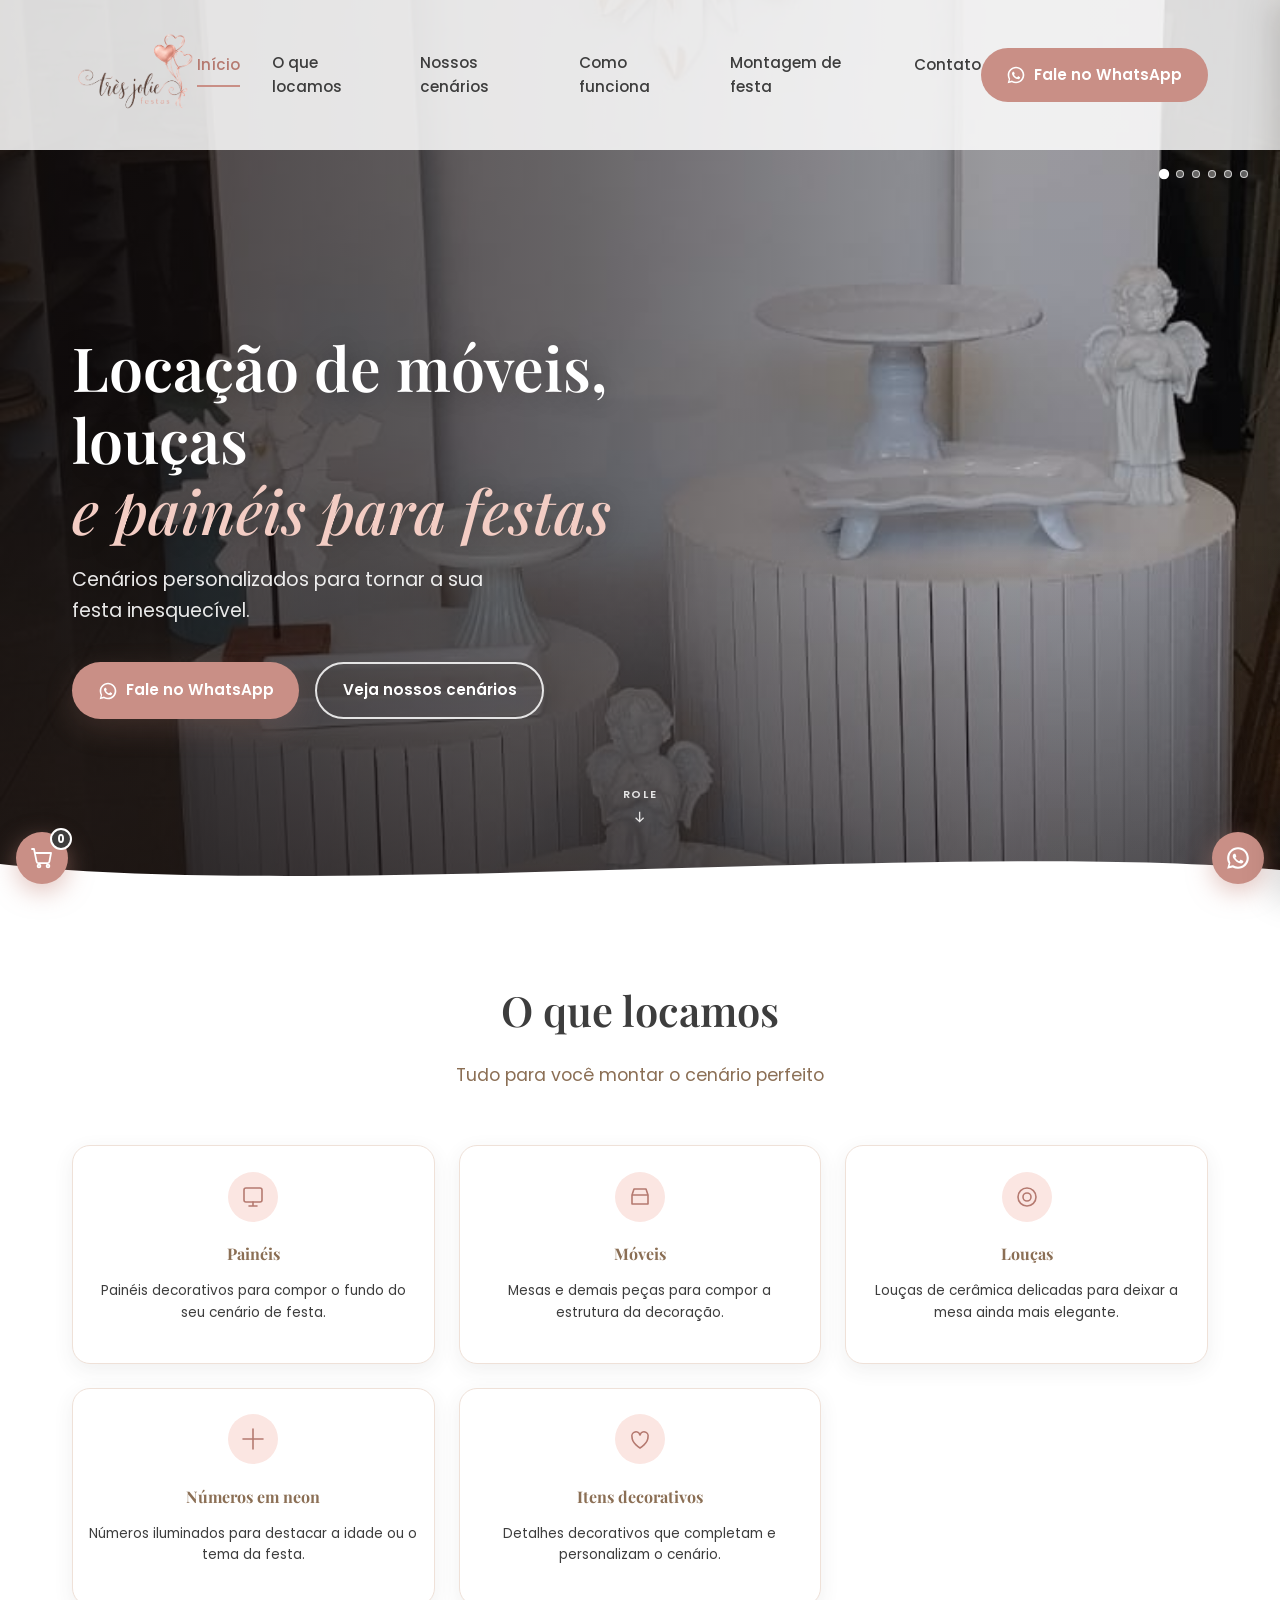
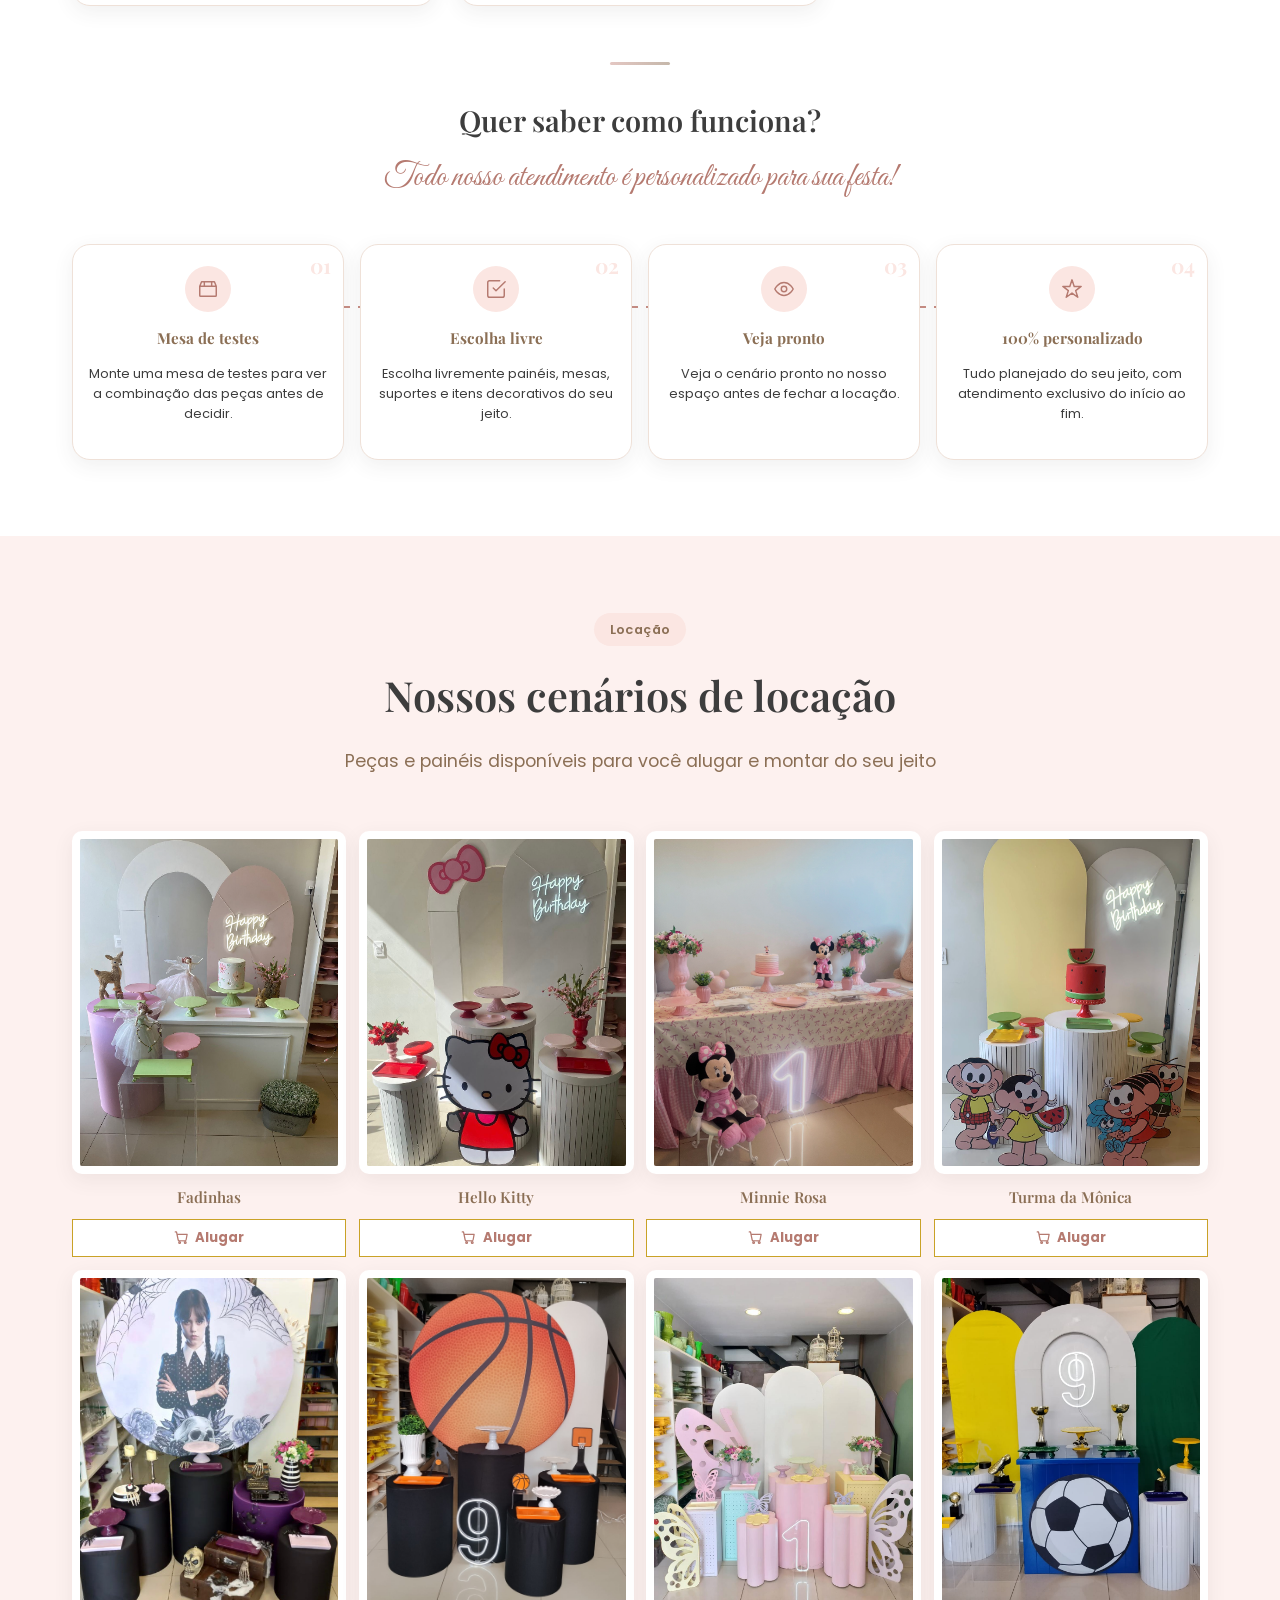
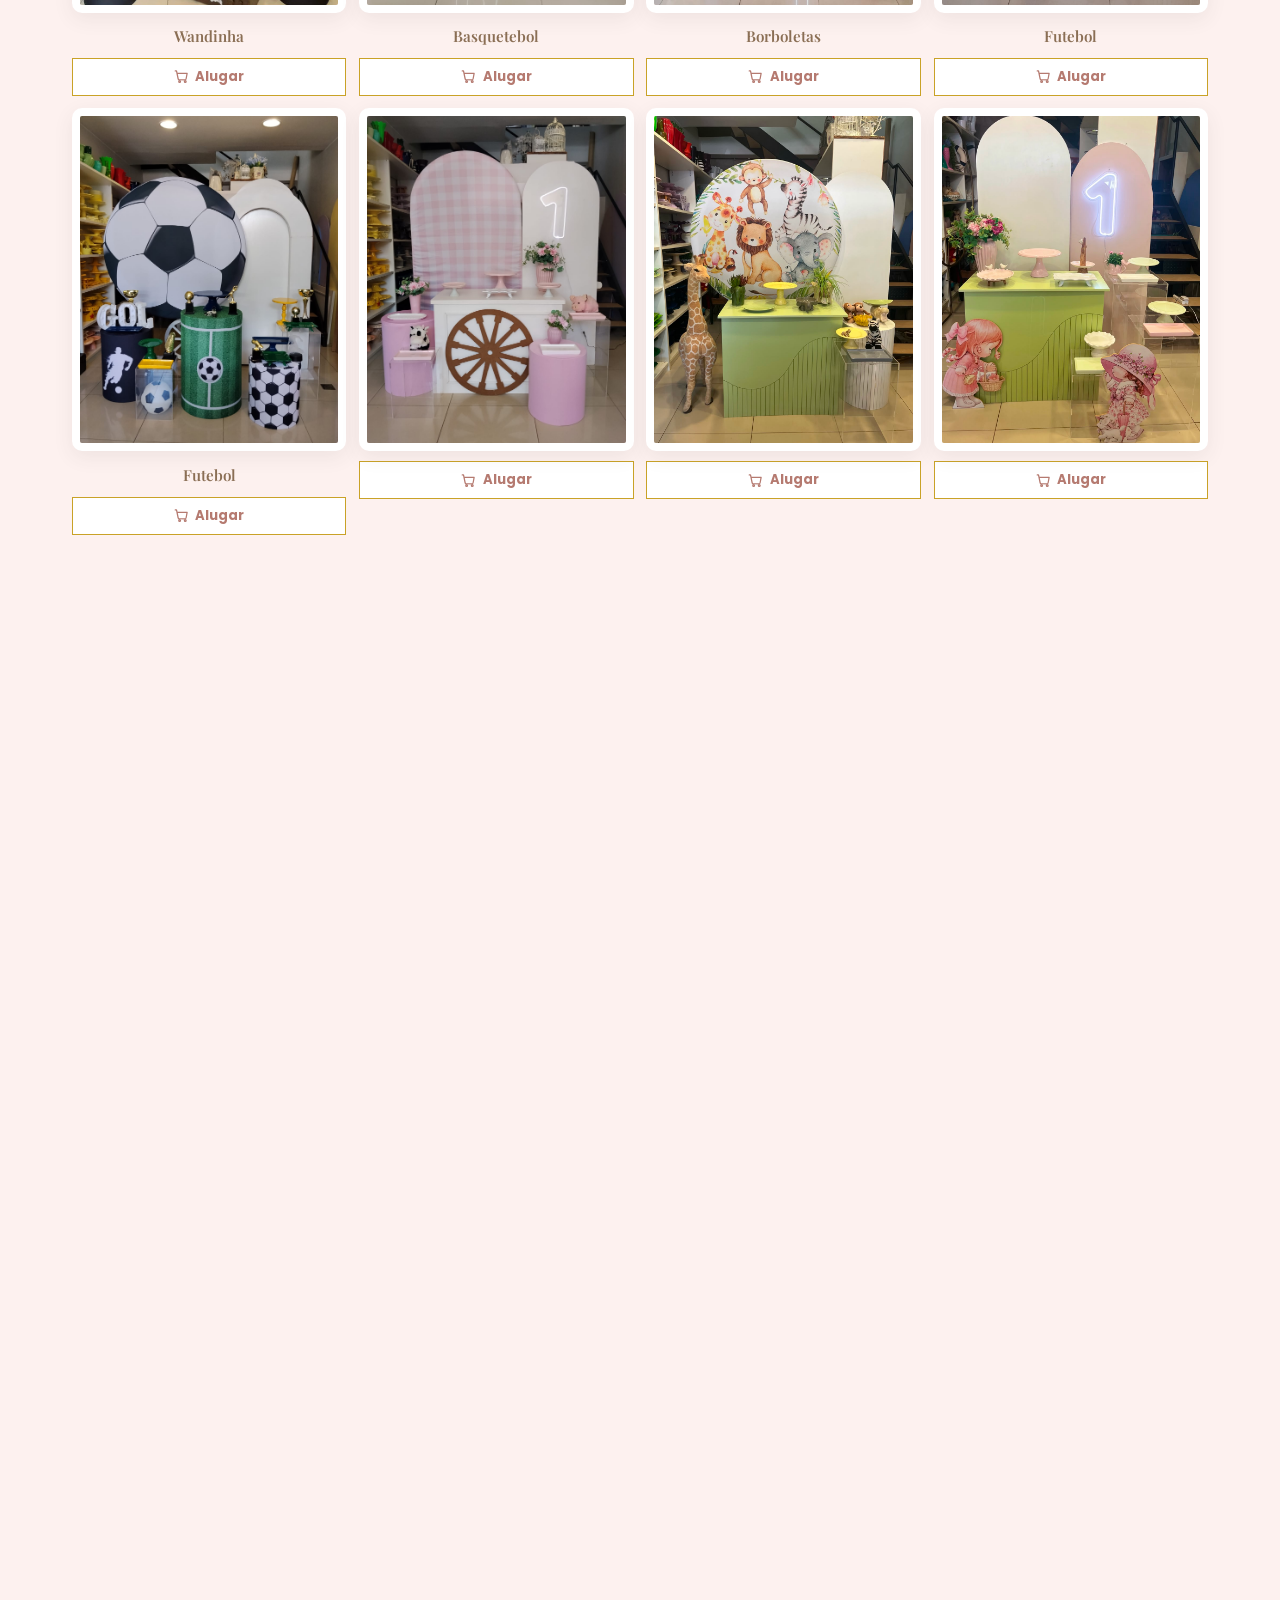
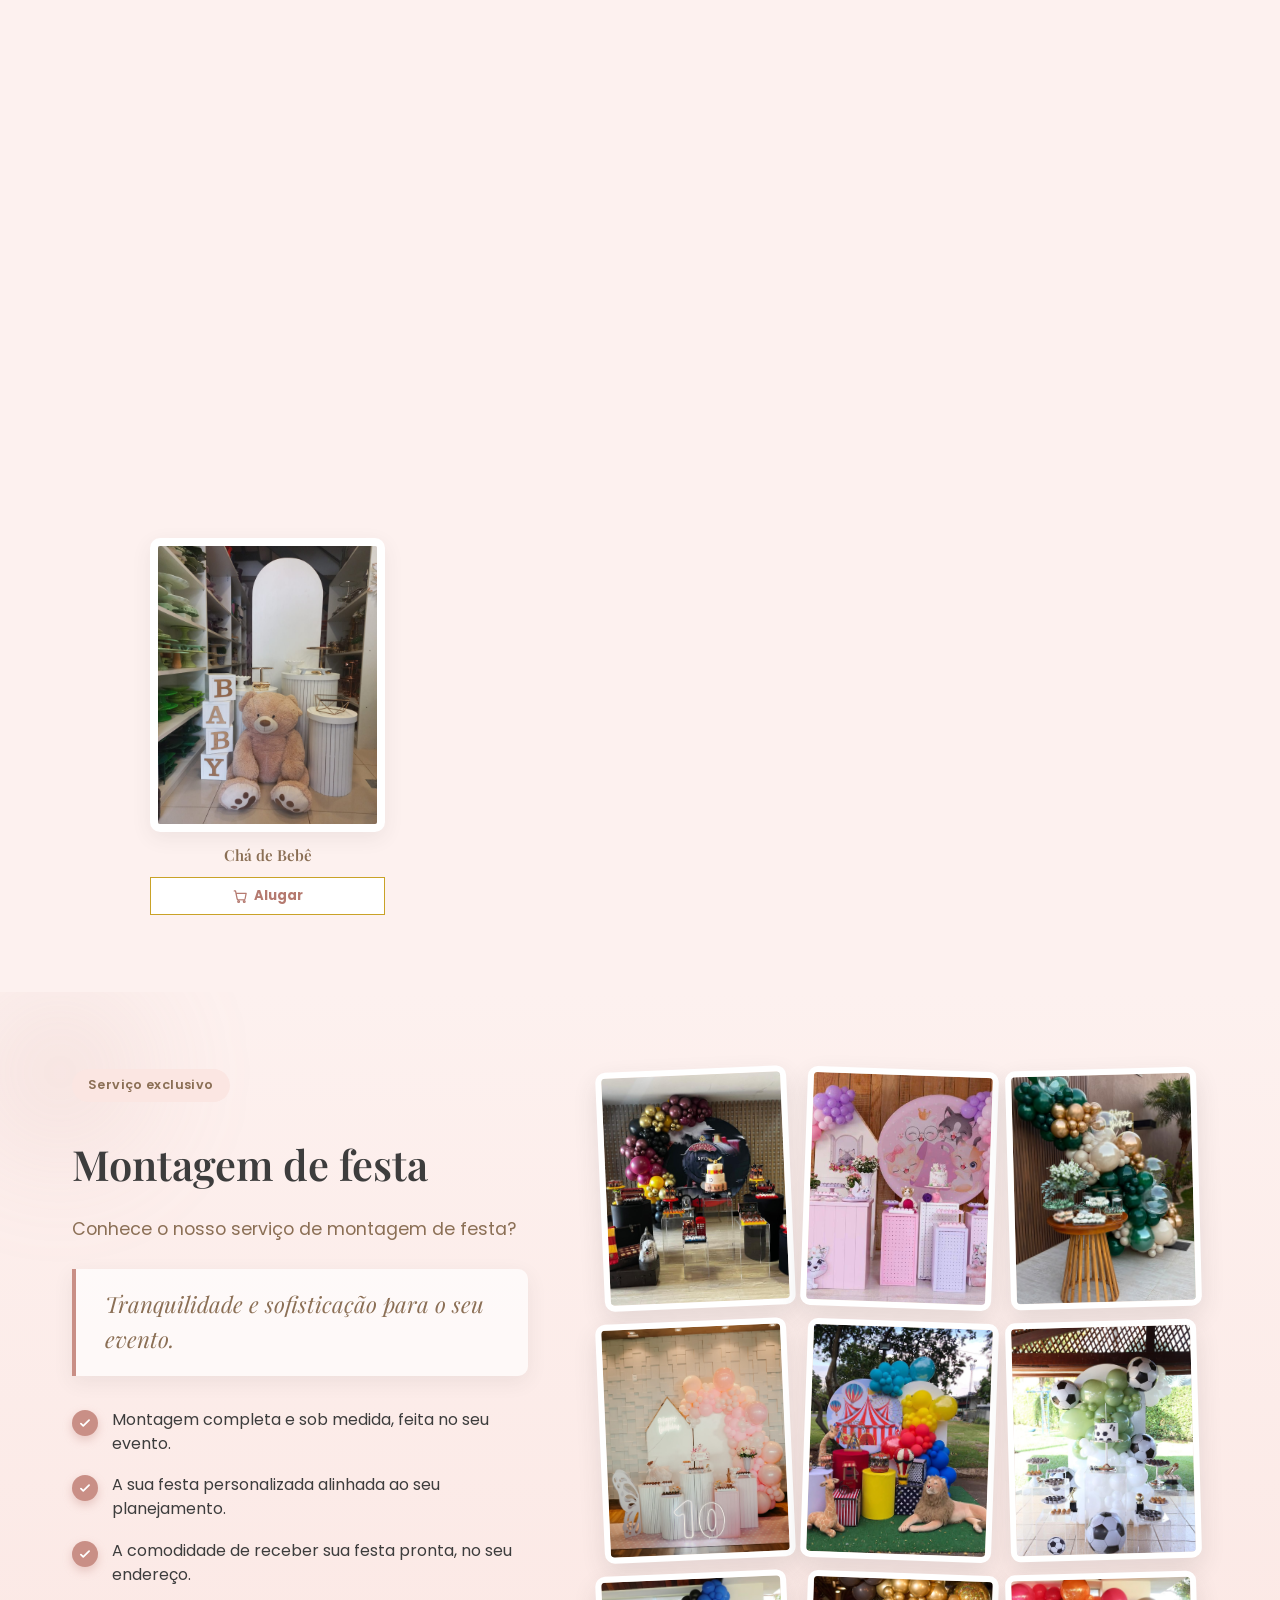
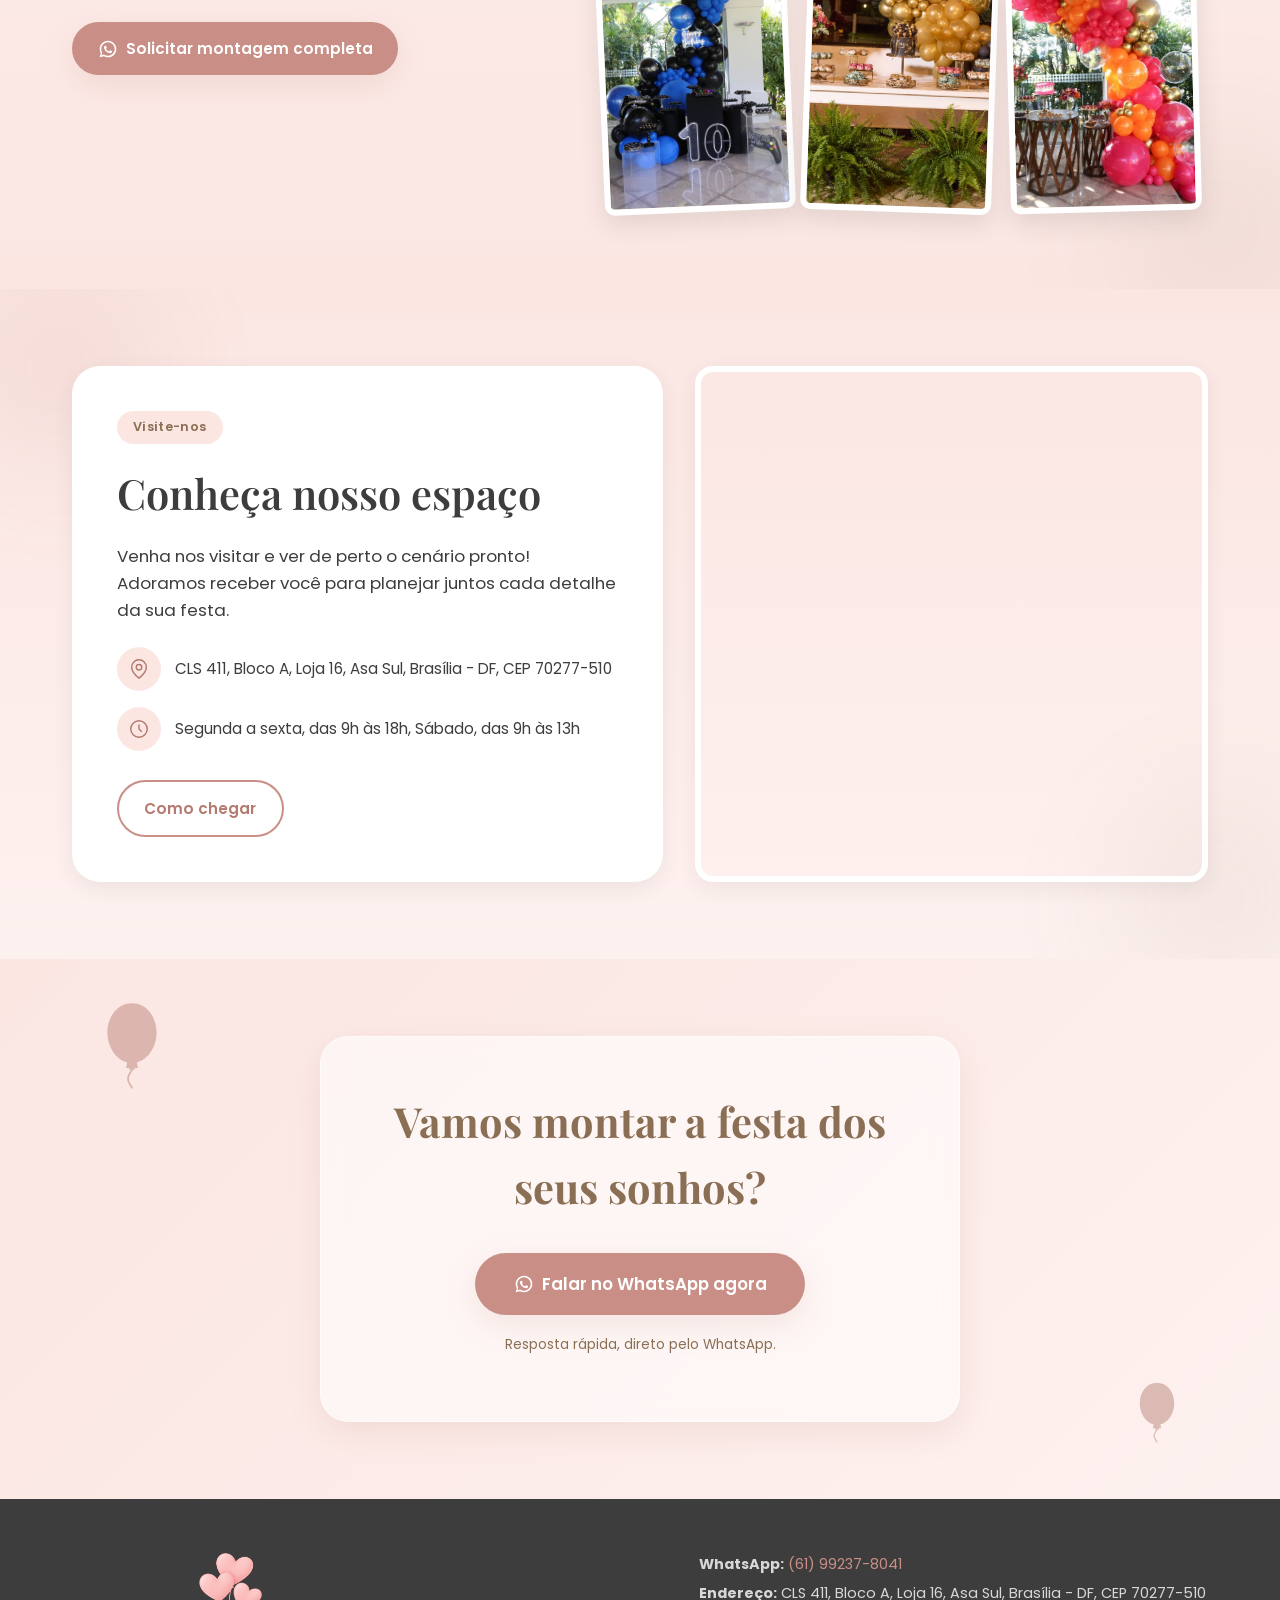
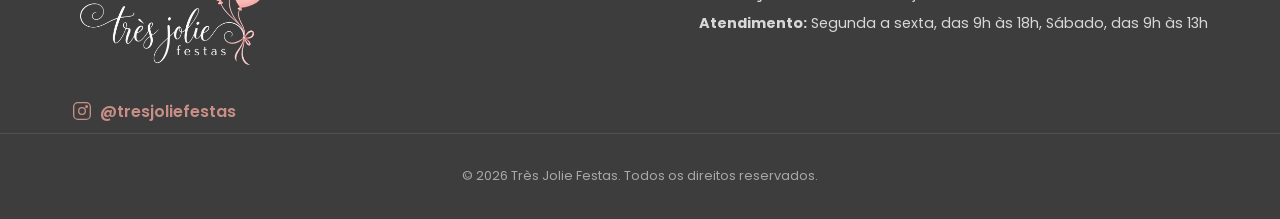
==== index.html @ a3da402a "Adiciona painel admin para gerenciar cenários (fotos, título, editar, excluir) Cenários passam a ser" ====
<!DOCTYPE html>
<html lang="pt-BR">
<head>
<meta charset="UTF-8">
<meta name="viewport" content="width=device-width, initial-scale=1.0, viewport-fit=cover">
<title>Très Jolie Festas | Locação de Móveis, Louças e Painéis em Brasília</title>
<meta name="description" content="Très Jolie Festas: locação de móveis, louças, painéis e cenários personalizados para festas na Asa Sul, Brasília - DF. Monte o cenário dos seus sonhos com atendimento exclusivo.">

<!-- Open Graph -->
<meta property="og:type" content="website">
<meta property="og:title" content="Très Jolie Festas | Locação de Móveis, Louças e Painéis em Brasília">
<meta property="og:description" content="Cenários personalizados para tornar a sua festa inesquecível. Locação de móveis, louças e painéis na Asa Sul, Brasília - DF.">
<meta property="og:image" content="imagens/logo/logo-tresjolie.png">
<meta property="og:locale" content="pt_BR">

<!-- Favicon -->
<link rel="icon" type="image/png" href="imagens/logo/logo-tresjolie.png">

<!-- Google Fonts -->
<link rel="preconnect" href="https://fonts.googleapis.com">
<link rel="preconnect" href="https://fonts.gstatic.com" crossorigin>
<link href="https://fonts.googleapis.com/css2?family=Playfair+Display:ital,wght@0,500;0,600;0,700;1,500&family=Great+Vibes&family=Poppins:wght@300;400;500;600;700&display=swap" rel="stylesheet">

<link rel="stylesheet" href="style.css">

<!-- Dados estruturados LocalBusiness -->
<script type="application/ld+json">
{
  "@context": "https://schema.org",
  "@type": "LocalBusiness",
  "name": "Très Jolie Festas",
  "image": "imagens/logo/logo-tresjolie.png",
  "telephone": "+5561992378041",
  "address": {
    "@type": "PostalAddress",
    "streetAddress": "CLS 411, Bloco A, Loja 16",
    "addressLocality": "Brasília",
    "addressRegion": "DF",
    "postalCode": "70277-510",
    "addressCountry": "BR"
  },
  "areaServed": "Brasília - DF",
  "url": "https://instagram.com/tresjoliefestas",
  "sameAs": ["https://instagram.com/tresjoliefestas"],
  "openingHoursSpecification": [
    {
      "@type": "OpeningHoursSpecification",
      "dayOfWeek": ["Monday", "Tuesday", "Wednesday", "Thursday", "Friday"],
      "opens": "09:00",
      "closes": "18:00"
    },
    {
      "@type": "OpeningHoursSpecification",
      "dayOfWeek": "Saturday",
      "opens": "09:00",
      "closes": "13:00"
    }
  ]
}
</script>
</head>
<body>

<!-- Símbolos SVG reutilizáveis -->
<svg style="display:none" aria-hidden="true">
  <symbol id="icon-balloon" viewBox="0 0 100 150">
    <path d="M50 2C26 2 9 24 9 51c0 25 15 45 33 50l-2 9h20l-2-9c18-5 33-25 33-50C91 24 74 2 50 2z" fill="currentColor"/>
    <path d="M50 101l-5 12h10l-5-12z" fill="currentColor"/>
    <path d="M50 113c-9 14-9 16 0 30" stroke="currentColor" stroke-width="3" fill="none" stroke-linecap="round"/>
  </symbol>
  <symbol id="icon-heart" viewBox="0 0 24 24">
    <path d="M12 21s-8-4.5-8-11a4.5 4.5 0 0 1 8-2.8A4.5 4.5 0 0 1 20 10c0 6.5-8 11-8 11z" fill="currentColor"/>
  </symbol>
  <symbol id="icon-zoom" viewBox="0 0 24 24">
    <circle cx="11" cy="11" r="7"/>
    <path d="M21 21l-4.3-4.3"/>
  </symbol>
</svg>

<!-- ===== HEADER ===== -->
<header class="header" id="header">
  <div class="container header__inner">
    <a href="#inicio" class="header__logo" aria-label="Très Jolie Festas - Início">
      <img src="imagens/logo/logo-tresjolie.png" alt="Logo Très Jolie Festas" width="200" height="200">
    </a>

    <nav class="nav" id="nav" aria-label="Navegação principal">
      <ul class="nav__list">
        <li><a href="#inicio" class="nav__link active">Início</a></li>
        <li><a href="#locamos" class="nav__link">O que locamos</a></li>
        <li><a href="#cenarios" class="nav__link">Nossos cenários</a></li>
        <li><a href="#como-funciona" class="nav__link">Como funciona</a></li>
        <li><a href="#montagem" class="nav__link">Montagem de festa</a></li>
        <li><a href="#contato" class="nav__link">Contato</a></li>
      </ul>
    </nav>

    <div class="header__actions">
      <a href="#" class="btn btn--whatsapp btn--header js-whatsapp" target="_blank" rel="noopener">
        <svg class="icon" viewBox="0 0 24 24" aria-hidden="true"><path d="M12 2C6.48 2 2 6.48 2 12c0 1.85.5 3.58 1.36 5.07L2 22l5.06-1.33A9.94 9.94 0 0 0 12 22c5.52 0 10-4.48 10-10S17.52 2 12 2zm0 18c-1.62 0-3.14-.44-4.44-1.2l-.32-.19-3 .79.8-2.92-.2-.3A7.94 7.94 0 0 1 4 12c0-4.41 3.59-8 8-8s8 3.59 8 8-3.59 8-8 8zm4.38-5.62c-.24-.12-1.4-.69-1.62-.77-.22-.08-.38-.12-.54.12-.16.24-.62.77-.76.93-.14.16-.28.18-.52.06-.24-.12-1.01-.37-1.92-1.18-.71-.63-1.19-1.41-1.33-1.65-.14-.24-.01-.37.11-.49.11-.11.24-.28.36-.42.12-.14.16-.24.24-.4.08-.16.04-.3-.02-.42-.06-.12-.54-1.3-.74-1.78-.19-.46-.39-.4-.54-.41h-.46c-.16 0-.42.06-.64.3-.22.24-.84.82-.84 2s.86 2.32.98 2.48c.12.16 1.7 2.6 4.12 3.64.58.25 1.03.4 1.38.51.58.18 1.11.16 1.53.1.47-.07 1.4-.57 1.6-1.12.2-.55.2-1.02.14-1.12-.06-.1-.22-.16-.46-.28z"/></svg>
        Fale no WhatsApp
      </a>

      <button class="hamburger" id="hamburger" aria-label="Abrir menu" aria-expanded="false" aria-controls="mobile-menu">
        <span></span><span></span><span></span>
      </button>
    </div>
  </div>

  <!-- Menu mobile -->
  <div class="mobile-menu" id="mobile-menu">
    <nav aria-label="Navegação mobile">
      <ul class="mobile-menu__list">
        <li><a href="#inicio" class="mobile-menu__link">Início</a></li>
        <li><a href="#locamos" class="mobile-menu__link">O que locamos</a></li>
        <li><a href="#cenarios" class="mobile-menu__link">Nossos cenários</a></li>
        <li><a href="#como-funciona" class="mobile-menu__link">Como funciona</a></li>
        <li><a href="#montagem" class="mobile-menu__link">Montagem de festa</a></li>
        <li><a href="#contato" class="mobile-menu__link">Contato</a></li>
      </ul>
      <a href="#" class="btn btn--whatsapp js-whatsapp mobile-menu__cta" target="_blank" rel="noopener">Fale no WhatsApp</a>
    </nav>
  </div>
  <div class="mobile-menu__overlay" id="mobile-menu-overlay"></div>
</header>

<main>

  <!-- ===== HERO ===== -->
  <section class="hero" id="inicio">
    <div class="hero__bg" id="hero-carousel" aria-roledescription="carrossel" aria-label="Fotos de cenários">
      <div class="hero__bg-track" id="hero-carousel-track">
        <div class="hero__slide">
          <img class="js-photo" data-src="imagens/imagem%20inicio.jpeg" alt="Cenário elegante em branco com arco decorativo e pedestais" loading="eager">
        </div>
        <div class="hero__slide">
          <img class="js-photo" data-src="imagens/imagem%204.jpeg" alt="Cenário tema fazendinha com painel redondo e cercadinho de madeira" loading="lazy">
        </div>
        <div class="hero__slide">
          <img class="js-photo" data-src="imagens/imagem%205.jpeg" alt="Cenário decorado com painel redondo tema unicórnio" loading="lazy">
        </div>
        <div class="hero__slide">
          <img class="js-photo" data-src="imagens/imagem%206.jpeg" alt="Cenário rosa com laço decorativo e número em neon" loading="lazy">
        </div>
        <div class="hero__slide">
          <img class="js-photo" data-src="imagens/imagem%208.jpeg" alt="Cenário tema Pequena Sereia com painel redondo" loading="lazy">
        </div>
        <div class="hero__slide">
          <img class="js-photo" data-src="imagens/imagem%2010.jpeg" alt="Cenário tema capivara Feliz Aniversário com número em neon" loading="lazy">
        </div>
      </div>
      <div class="hero__overlay" aria-hidden="true"></div>
    </div>

    <div class="container hero__content-wrap">
      <div class="hero__content fade-in-up">
        <h1 class="hero__title">Locação de móveis, louças<br><em>e painéis para festas</em></h1>
        <p class="hero__subtitle">Cenários personalizados para tornar a sua festa inesquecível.</p>
        <div class="hero__actions">
          <a href="#" class="btn btn--primary js-whatsapp" target="_blank" rel="noopener">
            <svg class="icon" viewBox="0 0 24 24" aria-hidden="true"><path d="M12 2C6.48 2 2 6.48 2 12c0 1.85.5 3.58 1.36 5.07L2 22l5.06-1.33A9.94 9.94 0 0 0 12 22c5.52 0 10-4.48 10-10S17.52 2 12 2zm0 18c-1.62 0-3.14-.44-4.44-1.2l-.32-.19-3 .79.8-2.92-.2-.3A7.94 7.94 0 0 1 4 12c0-4.41 3.59-8 8-8s8 3.59 8 8-3.59 8-8 8zm4.38-5.62c-.24-.12-1.4-.69-1.62-.77-.22-.08-.38-.12-.54.12-.16.24-.62.77-.76.93-.14.16-.28.18-.52.06-.24-.12-1.01-.37-1.92-1.18-.71-.63-1.19-1.41-1.33-1.65-.14-.24-.01-.37.11-.49.11-.11.24-.28.36-.42.12-.14.16-.24.24-.4.08-.16.04-.3-.02-.42-.06-.12-.54-1.3-.74-1.78-.19-.46-.39-.4-.54-.41h-.46c-.16 0-.42.06-.64.3-.22.24-.84.82-.84 2s.86 2.32.98 2.48c.12.16 1.7 2.6 4.12 3.64.58.25 1.03.4 1.38.51.58.18 1.11.16 1.53.1.47-.07 1.4-.57 1.6-1.12.2-.55.2-1.02.14-1.12-.06-.1-.22-.16-.46-.28z"/></svg>
            Fale no WhatsApp
          </a>
          <a href="#cenarios" class="btn btn--outline btn--outline-light">Veja nossos cenários</a>
        </div>
      </div>
    </div>

    <div class="hero__carousel-dots" id="hero-carousel-dots"></div>

    <button class="hero__scroll" id="hero-scroll" aria-label="Rolar para a próxima seção">
      <span>Role</span>
      <svg viewBox="0 0 24 24" aria-hidden="true"><path d="M12 4v15M6 13l6 6 6-6"/></svg>
    </button>

    <div class="wave-divider" aria-hidden="true">
      <svg viewBox="0 0 1440 100" preserveAspectRatio="none"><path d="M0,40 C360,100 1080,0 1440,50 L1440,100 L0,100 Z"></path></svg>
    </div>
  </section>

  <!-- ===== O QUE LOCAMOS ===== -->
  <section class="section locamos" id="locamos">
    <div class="container">
      <div class="section__header fade-in-up">
        <h2 class="section__title">O que locamos</h2>
        <p class="section__subtitle">Tudo para você montar o cenário perfeito</p>
      </div>

      <div class="cards-grid cards-grid--3">
        <div class="card card--item fade-in-up">
          <div class="card__icon">
            <svg viewBox="0 0 24 24" aria-hidden="true"><rect x="3" y="3" width="18" height="14" rx="2"/><path d="M8 21h8M12 17v4"/></svg>
          </div>
          <h3 class="card__title">Painéis</h3>
          <p class="card__text">Painéis decorativos para compor o fundo do seu cenário de festa.</p>
        </div>

        <div class="card card--item fade-in-up">
          <div class="card__icon">
            <svg viewBox="0 0 24 24" aria-hidden="true"><path d="M4 10h16v9H4zM4 10l2-6h12l2 6"/></svg>
          </div>
          <h3 class="card__title">Móveis</h3>
          <p class="card__text">Mesas e demais peças para compor a estrutura da decoração.</p>
        </div>

        <div class="card card--item fade-in-up">
          <div class="card__icon">
            <svg viewBox="0 0 24 24" aria-hidden="true"><circle cx="12" cy="12" r="9"/><circle cx="12" cy="12" r="4"/></svg>
          </div>
          <h3 class="card__title">Louças</h3>
          <p class="card__text">Louças de cerâmica delicadas para deixar a mesa ainda mais elegante.</p>
        </div>

        <div class="card card--item fade-in-up">
          <div class="card__icon">
            <svg viewBox="0 0 24 24" aria-hidden="true"><path d="M12 2v20M2 12h20"/></svg>
          </div>
          <h3 class="card__title">Números em neon</h3>
          <p class="card__text">Números iluminados para destacar a idade ou o tema da festa.</p>
        </div>

        <div class="card card--item fade-in-up">
          <div class="card__icon">
            <svg viewBox="0 0 24 24" aria-hidden="true"><path d="M12 21s-8-4.5-8-11a4 4 0 0 1 8-2 4 4 0 0 1 8 2c0 6.5-8 11-8 11z"/></svg>
          </div>
          <h3 class="card__title">Itens decorativos</h3>
          <p class="card__text">Detalhes decorativos que completam e personalizam o cenário.</p>
        </div>
      </div>

      <div class="locamos__divider" aria-hidden="true"></div>

      <div class="section__header section__header--sub fade-in-up" id="como-funciona">
        <h3 class="section__title section__title--sm">Quer saber como funciona?</h3>
        <p class="section__highlight">Todo nosso atendimento é personalizado para sua festa!</p>
      </div>

      <div class="cards-grid cards-grid--4 steps steps--compact">
        <div class="card card--compact fade-in-up">
          <span class="card__step">01</span>
          <div class="card__icon">
            <svg viewBox="0 0 24 24" aria-hidden="true"><path d="M3 9h18M3 9v10a1 1 0 0 0 1 1h16a1 1 0 0 0 1-1V9M3 9l2-5h14l2 5M8 4v5m8-5v5"/></svg>
          </div>
          <h3 class="card__title">Mesa de testes</h3>
          <p class="card__text">Monte uma mesa de testes para ver a combinação das peças antes de decidir.</p>
        </div>

        <div class="card card--compact fade-in-up">
          <span class="card__step">02</span>
          <div class="card__icon">
            <svg viewBox="0 0 24 24" aria-hidden="true"><path d="M9 11l3 3L22 4M21 12v7a2 2 0 0 1-2 2H5a2 2 0 0 1-2-2V5a2 2 0 0 1 2-2h11"/></svg>
          </div>
          <h3 class="card__title">Escolha livre</h3>
          <p class="card__text">Escolha livremente painéis, mesas, suportes e itens decorativos do seu jeito.</p>
        </div>

        <div class="card card--compact fade-in-up">
          <span class="card__step">03</span>
          <div class="card__icon">
            <svg viewBox="0 0 24 24" aria-hidden="true"><circle cx="12" cy="12" r="3"/><path d="M2 12s3.5-7 10-7 10 7 10 7-3.5 7-10 7-10-7-10-7z"/></svg>
          </div>
          <h3 class="card__title">Veja pronto</h3>
          <p class="card__text">Veja o cenário pronto no nosso espaço antes de fechar a locação.</p>
        </div>

        <div class="card card--compact fade-in-up">
          <span class="card__step">04</span>
          <div class="card__icon">
            <svg viewBox="0 0 24 24" aria-hidden="true"><path d="M12 2l2.4 7.2H22l-6 4.6 2.3 7.2L12 16.4l-6.3 4.6 2.3-7.2-6-4.6h7.6z"/></svg>
          </div>
          <h3 class="card__title">100% personalizado</h3>
          <p class="card__text">Tudo planejado do seu jeito, com atendimento exclusivo do início ao fim.</p>
        </div>
      </div>
    </div>
  </section>

  <!-- ===== NOSSOS CENÁRIOS (LOCAÇÃO) ===== -->
  <section class="section cenarios" id="cenarios">
    <div class="container">
      <div class="section__header fade-in-up">
        <span class="badge">Locação</span>
        <h2 class="section__title">Nossos cenários de locação</h2>
        <p class="section__subtitle">Peças e painéis disponíveis para você alugar e montar do seu jeito</p>
      </div>

      <div class="gallery-grid" id="gallery-grid">
        <div class="gallery-card fade-in-up">
          <div class="gallery-item">
            <button class="gallery-item__photo js-gallery-item" data-index="10" aria-label="Ampliar foto: cenário Fadinhas">
              <img class="js-photo" data-src="imagens/cenarios/fadinhas2.png" alt="Cenário tema Fadinhas com fada, veado e letreiro Happy Birthday, disponível para locação" loading="lazy">
              <svg class="gallery-item__zoom" viewBox="0 0 24 24" aria-hidden="true"><use href="#icon-zoom"></use></svg>
            </button>
          </div>
          <p class="gallery-item__title">Fadinhas</p>
          <button class="gallery-item__rent js-add-to-cart" data-name="Fadinhas" data-image="imagens/cenarios/fadinhas2.png" aria-label="Alugar cenário Fadinhas">
              <svg viewBox="0 0 24 24" aria-hidden="true"><circle cx="9" cy="20" r="1.4"/><circle cx="18" cy="20" r="1.4"/><path d="M2 3h2l2.6 12.6a2 2 0 0 0 2 1.6h8.8a2 2 0 0 0 2-1.6L21 7H6"/></svg>
              Alugar
            </button>
        </div>

        <div class="gallery-card fade-in-up">
          <div class="gallery-item">
            <button class="gallery-item__photo js-gallery-item" data-index="12" aria-label="Ampliar foto: cenário Hello Kitty">
              <img class="js-photo" data-src="imagens/cenarios/hello%20kity.png" alt="Cenário tema Hello Kitty com laço rosa e letreiro Happy Birthday, disponível para locação" loading="lazy">
              <svg class="gallery-item__zoom" viewBox="0 0 24 24" aria-hidden="true"><use href="#icon-zoom"></use></svg>
            </button>
          </div>
          <p class="gallery-item__title">Hello Kitty</p>
          <button class="gallery-item__rent js-add-to-cart" data-name="Hello Kitty" data-image="imagens/cenarios/hello%20kity.png" aria-label="Alugar cenário Hello Kitty">
              <svg viewBox="0 0 24 24" aria-hidden="true"><circle cx="9" cy="20" r="1.4"/><circle cx="18" cy="20" r="1.4"/><path d="M2 3h2l2.6 12.6a2 2 0 0 0 2 1.6h8.8a2 2 0 0 0 2-1.6L21 7H6"/></svg>
              Alugar
            </button>
        </div>

        <div class="gallery-card fade-in-up">
          <div class="gallery-item">
            <button class="gallery-item__photo js-gallery-item" data-index="14" aria-label="Ampliar foto: cenário Minnie Rosa">
              <img class="js-photo" data-src="imagens/cenarios/minnie%20rosa.png" alt="Cenário tema Minnie Rosa com mesa de doces e número 1 em neon, disponível para locação" loading="lazy">
              <svg class="gallery-item__zoom" viewBox="0 0 24 24" aria-hidden="true"><use href="#icon-zoom"></use></svg>
            </button>
          </div>
          <p class="gallery-item__title">Minnie Rosa</p>
          <button class="gallery-item__rent js-add-to-cart" data-name="Minnie Rosa" data-image="imagens/cenarios/minnie%20rosa.png" aria-label="Alugar cenário Minnie Rosa">
              <svg viewBox="0 0 24 24" aria-hidden="true"><circle cx="9" cy="20" r="1.4"/><circle cx="18" cy="20" r="1.4"/><path d="M2 3h2l2.6 12.6a2 2 0 0 0 2 1.6h8.8a2 2 0 0 0 2-1.6L21 7H6"/></svg>
              Alugar
            </button>
        </div>


        <div class="gallery-card fade-in-up">
          <div class="gallery-item">
            <button class="gallery-item__photo js-gallery-item" data-index="17" aria-label="Ampliar foto: cenário Turma da Mônica">
              <img class="js-photo" data-src="imagens/cenarios/turma%20da%20monica.png" alt="Cenário tema Turma da Mônica com bolo de melancia, disponível para locação" loading="lazy">
              <svg class="gallery-item__zoom" viewBox="0 0 24 24" aria-hidden="true"><use href="#icon-zoom"></use></svg>
            </button>
          </div>
          <p class="gallery-item__title">Turma da Mônica</p>
          <button class="gallery-item__rent js-add-to-cart" data-name="Turma da Mônica" data-image="imagens/cenarios/turma%20da%20monica.png" aria-label="Alugar cenário Turma da Mônica">
              <svg viewBox="0 0 24 24" aria-hidden="true"><circle cx="9" cy="20" r="1.4"/><circle cx="18" cy="20" r="1.4"/><path d="M2 3h2l2.6 12.6a2 2 0 0 0 2 1.6h8.8a2 2 0 0 0 2-1.6L21 7H6"/></svg>
              Alugar
            </button>
        </div>

        <div class="gallery-card fade-in-up">
          <div class="gallery-item">
            <button class="gallery-item__photo js-gallery-item" data-index="18" aria-label="Ampliar foto: cenário Wandinha">
              <img class="js-photo" data-src="imagens/cenarios/wandinha.png" alt="Cenário tema Wandinha em preto e roxo com caveira, disponível para locação" loading="lazy">
              <svg class="gallery-item__zoom" viewBox="0 0 24 24" aria-hidden="true"><use href="#icon-zoom"></use></svg>
            </button>
          </div>
          <p class="gallery-item__title">Wandinha</p>
          <button class="gallery-item__rent js-add-to-cart" data-name="Wandinha" data-image="imagens/cenarios/wandinha.png" aria-label="Alugar cenário Wandinha">
              <svg viewBox="0 0 24 24" aria-hidden="true"><circle cx="9" cy="20" r="1.4"/><circle cx="18" cy="20" r="1.4"/><path d="M2 3h2l2.6 12.6a2 2 0 0 0 2 1.6h8.8a2 2 0 0 0 2-1.6L21 7H6"/></svg>
              Alugar
            </button>
        </div>

        <div class="gallery-card fade-in-up">
          <div class="gallery-item">
            <button class="gallery-item__photo js-gallery-item" data-index="19" aria-label="Ampliar foto: cenário Basquetebol">
              <img class="js-photo" data-src="imagens/cenarios/basquetebol.jpeg" alt="Cenário tema Basquetebol com painel de bola e cesta, disponível para locação" loading="lazy">
              <svg class="gallery-item__zoom" viewBox="0 0 24 24" aria-hidden="true"><use href="#icon-zoom"></use></svg>
            </button>
          </div>
          <p class="gallery-item__title">Basquetebol</p>
          <button class="gallery-item__rent js-add-to-cart" data-name="Basquetebol" data-image="imagens/cenarios/basquetebol.jpeg" aria-label="Alugar cenário Basquetebol">
              <svg viewBox="0 0 24 24" aria-hidden="true"><circle cx="9" cy="20" r="1.4"/><circle cx="18" cy="20" r="1.4"/><path d="M2 3h2l2.6 12.6a2 2 0 0 0 2 1.6h8.8a2 2 0 0 0 2-1.6L21 7H6"/></svg>
              Alugar
            </button>
        </div>

        <div class="gallery-card fade-in-up">
          <div class="gallery-item">
            <button class="gallery-item__photo js-gallery-item" data-index="20" aria-label="Ampliar foto: cenário Borboletas">
              <img class="js-photo" data-src="imagens/cenarios/borboletas.jpeg" alt="Cenário tema Borboletas em tons pastel, disponível para locação" loading="lazy">
              <svg class="gallery-item__zoom" viewBox="0 0 24 24" aria-hidden="true"><use href="#icon-zoom"></use></svg>
            </button>
          </div>
          <p class="gallery-item__title">Borboletas</p>
          <button class="gallery-item__rent js-add-to-cart" data-name="Borboletas" data-image="imagens/cenarios/borboletas.jpeg" aria-label="Alugar cenário Borboletas">
              <svg viewBox="0 0 24 24" aria-hidden="true"><circle cx="9" cy="20" r="1.4"/><circle cx="18" cy="20" r="1.4"/><path d="M2 3h2l2.6 12.6a2 2 0 0 0 2 1.6h8.8a2 2 0 0 0 2-1.6L21 7H6"/></svg>
              Alugar
            </button>
        </div>

        <div class="gallery-card fade-in-up">
          <div class="gallery-item">
            <button class="gallery-item__photo js-gallery-item" data-index="21" aria-label="Ampliar foto: cenário Futebol">
              <img class="js-photo" data-src="imagens/cenarios/futbol.jpeg" alt="Cenário tema Futebol com bola gigante e arcos coloridos, disponível para locação" loading="lazy">
              <svg class="gallery-item__zoom" viewBox="0 0 24 24" aria-hidden="true"><use href="#icon-zoom"></use></svg>
            </button>
          </div>
          <p class="gallery-item__title">Futebol</p>
          <button class="gallery-item__rent js-add-to-cart" data-name="Futebol" data-image="imagens/cenarios/futbol.jpeg" aria-label="Alugar cenário Futebol">
              <svg viewBox="0 0 24 24" aria-hidden="true"><circle cx="9" cy="20" r="1.4"/><circle cx="18" cy="20" r="1.4"/><path d="M2 3h2l2.6 12.6a2 2 0 0 0 2 1.6h8.8a2 2 0 0 0 2-1.6L21 7H6"/></svg>
              Alugar
            </button>
        </div>

        <div class="gallery-card fade-in-up">
          <div class="gallery-item">
            <button class="gallery-item__photo js-gallery-item" data-index="22" aria-label="Ampliar foto: cenário Futebol">
              <img class="js-photo" data-src="imagens/cenarios/fut%20bol%202.jpeg" alt="Cenário tema Futebol com bola gigante e troféus, disponível para locação" loading="lazy">
              <svg class="gallery-item__zoom" viewBox="0 0 24 24" aria-hidden="true"><use href="#icon-zoom"></use></svg>
            </button>
          </div>
          <p class="gallery-item__title">Futebol</p>
          <button class="gallery-item__rent js-add-to-cart" data-name="Futebol" data-image="imagens/cenarios/fut%20bol%202.jpeg" aria-label="Alugar cenário Futebol">
              <svg viewBox="0 0 24 24" aria-hidden="true"><circle cx="9" cy="20" r="1.4"/><circle cx="18" cy="20" r="1.4"/><path d="M2 3h2l2.6 12.6a2 2 0 0 0 2 1.6h8.8a2 2 0 0 0 2-1.6L21 7H6"/></svg>
              Alugar
            </button>
        </div>

        <div class="gallery-card fade-in-up">
          <div class="gallery-item">
            <button class="gallery-item__photo js-gallery-item" data-index="23" aria-label="Ampliar foto de cenário disponível para locação">
              <img class="js-photo" data-src="imagens/cenarios/cenario1.jpeg" alt="Cenário disponível para locação" loading="lazy">
              <svg class="gallery-item__zoom" viewBox="0 0 24 24" aria-hidden="true"><use href="#icon-zoom"></use></svg>
            </button>
          </div>
          <button class="gallery-item__rent js-add-to-cart" data-name="Cenário 1" data-image="imagens/cenarios/cenario1.jpeg" aria-label="Alugar Cenário 1">
              <svg viewBox="0 0 24 24" aria-hidden="true"><circle cx="9" cy="20" r="1.4"/><circle cx="18" cy="20" r="1.4"/><path d="M2 3h2l2.6 12.6a2 2 0 0 0 2 1.6h8.8a2 2 0 0 0 2-1.6L21 7H6"/></svg>
              Alugar
            </button>
        </div>

        <div class="gallery-card fade-in-up">
          <div class="gallery-item">
            <button class="gallery-item__photo js-gallery-item" data-index="24" aria-label="Ampliar foto de cenário disponível para locação">
              <img class="js-photo" data-src="imagens/cenarios/cenario2.jpeg" alt="Cenário disponível para locação" loading="lazy">
              <svg class="gallery-item__zoom" viewBox="0 0 24 24" aria-hidden="true"><use href="#icon-zoom"></use></svg>
            </button>
          </div>
          <button class="gallery-item__rent js-add-to-cart" data-name="Cenário 2" data-image="imagens/cenarios/cenario2.jpeg" aria-label="Alugar Cenário 2">
              <svg viewBox="0 0 24 24" aria-hidden="true"><circle cx="9" cy="20" r="1.4"/><circle cx="18" cy="20" r="1.4"/><path d="M2 3h2l2.6 12.6a2 2 0 0 0 2 1.6h8.8a2 2 0 0 0 2-1.6L21 7H6"/></svg>
              Alugar
            </button>
        </div>

        <div class="gallery-card fade-in-up">
          <div class="gallery-item">
            <button class="gallery-item__photo js-gallery-item" data-index="25" aria-label="Ampliar foto de cenário disponível para locação">
              <img class="js-photo" data-src="imagens/cenarios/cenario%203.jpeg" alt="Cenário disponível para locação" loading="lazy">
              <svg class="gallery-item__zoom" viewBox="0 0 24 24" aria-hidden="true"><use href="#icon-zoom"></use></svg>
            </button>
          </div>
          <button class="gallery-item__rent js-add-to-cart" data-name="Cenário 3" data-image="imagens/cenarios/cenario%203.jpeg" aria-label="Alugar Cenário 3">
              <svg viewBox="0 0 24 24" aria-hidden="true"><circle cx="9" cy="20" r="1.4"/><circle cx="18" cy="20" r="1.4"/><path d="M2 3h2l2.6 12.6a2 2 0 0 0 2 1.6h8.8a2 2 0 0 0 2-1.6L21 7H6"/></svg>
              Alugar
            </button>
        </div>

        <div class="gallery-card fade-in-up">
          <div class="gallery-item">
            <button class="gallery-item__photo js-gallery-item" data-index="26" aria-label="Ampliar foto de cenário disponível para locação">
              <img class="js-photo" data-src="imagens/cenarios/cenario4.jpeg" alt="Cenário disponível para locação" loading="lazy">
              <svg class="gallery-item__zoom" viewBox="0 0 24 24" aria-hidden="true"><use href="#icon-zoom"></use></svg>
            </button>
          </div>
          <button class="gallery-item__rent js-add-to-cart" data-name="Cenário 4" data-image="imagens/cenarios/cenario4.jpeg" aria-label="Alugar Cenário 4">
              <svg viewBox="0 0 24 24" aria-hidden="true"><circle cx="9" cy="20" r="1.4"/><circle cx="18" cy="20" r="1.4"/><path d="M2 3h2l2.6 12.6a2 2 0 0 0 2 1.6h8.8a2 2 0 0 0 2-1.6L21 7H6"/></svg>
              Alugar
            </button>
        </div>

        <div class="gallery-card fade-in-up">
          <div class="gallery-item">
            <button class="gallery-item__photo js-gallery-item" data-index="27" aria-label="Ampliar foto de cenário disponível para locação">
              <img class="js-photo" data-src="imagens/cenarios/cenario%205.jpeg" alt="Cenário disponível para locação" loading="lazy">
              <svg class="gallery-item__zoom" viewBox="0 0 24 24" aria-hidden="true"><use href="#icon-zoom"></use></svg>
            </button>
          </div>
          <button class="gallery-item__rent js-add-to-cart" data-name="Cenário 5" data-image="imagens/cenarios/cenario%205.jpeg" aria-label="Alugar Cenário 5">
              <svg viewBox="0 0 24 24" aria-hidden="true"><circle cx="9" cy="20" r="1.4"/><circle cx="18" cy="20" r="1.4"/><path d="M2 3h2l2.6 12.6a2 2 0 0 0 2 1.6h8.8a2 2 0 0 0 2-1.6L21 7H6"/></svg>
              Alugar
            </button>
        </div>

        <div class="gallery-card fade-in-up">
          <div class="gallery-item">
            <button class="gallery-item__photo js-gallery-item" data-index="28" aria-label="Ampliar foto de cenário disponível para locação">
              <img class="js-photo" data-src="imagens/cenarios/cenario%206.jpeg" alt="Cenário disponível para locação" loading="lazy">
              <svg class="gallery-item__zoom" viewBox="0 0 24 24" aria-hidden="true"><use href="#icon-zoom"></use></svg>
            </button>
          </div>
          <button class="gallery-item__rent js-add-to-cart" data-name="Cenário 6" data-image="imagens/cenarios/cenario%206.jpeg" aria-label="Alugar Cenário 6">
              <svg viewBox="0 0 24 24" aria-hidden="true"><circle cx="9" cy="20" r="1.4"/><circle cx="18" cy="20" r="1.4"/><path d="M2 3h2l2.6 12.6a2 2 0 0 0 2 1.6h8.8a2 2 0 0 0 2-1.6L21 7H6"/></svg>
              Alugar
            </button>
        </div>

        <div class="gallery-card fade-in-up">
          <div class="gallery-item">
            <button class="gallery-item__photo js-gallery-item" data-index="32" aria-label="Ampliar foto: cenário rosa com laço e número em neon">
              <img class="js-photo" data-src="imagens/imagem%206.jpeg" alt="Cenário rosa com laço decorativo e número em neon, disponível para locação" loading="lazy">
              <svg class="gallery-item__zoom" viewBox="0 0 24 24" aria-hidden="true"><use href="#icon-zoom"></use></svg>
            </button>
          </div>
          <button class="gallery-item__rent js-add-to-cart" data-name="Laço e Neon" data-image="imagens/imagem%206.jpeg" aria-label="Alugar cenário com laço e número em neon">
              <svg viewBox="0 0 24 24" aria-hidden="true"><circle cx="9" cy="20" r="1.4"/><circle cx="18" cy="20" r="1.4"/><path d="M2 3h2l2.6 12.6a2 2 0 0 0 2 1.6h8.8a2 2 0 0 0 2-1.6L21 7H6"/></svg>
              Alugar
            </button>
        </div>

        <div class="gallery-card fade-in-up">
          <div class="gallery-item">
            <button class="gallery-item__photo js-gallery-item" data-index="33" aria-label="Ampliar foto: cenário Capivara">
              <img class="js-photo" data-src="imagens/cenarios/capivara.jpeg" alt="Cenário tema Capivara Feliz Aniversário com número 8 em neon, disponível para locação" loading="lazy">
              <svg class="gallery-item__zoom" viewBox="0 0 24 24" aria-hidden="true"><use href="#icon-zoom"></use></svg>
            </button>
          </div>
          <p class="gallery-item__title">Capivara</p>
          <button class="gallery-item__rent js-add-to-cart" data-name="Capivara" data-image="imagens/cenarios/capivara.jpeg" aria-label="Alugar cenário Capivara">
              <svg viewBox="0 0 24 24" aria-hidden="true"><circle cx="9" cy="20" r="1.4"/><circle cx="18" cy="20" r="1.4"/><path d="M2 3h2l2.6 12.6a2 2 0 0 0 2 1.6h8.8a2 2 0 0 0 2-1.6L21 7H6"/></svg>
              Alugar
            </button>
        </div>

        <div class="gallery-card fade-in-up">
          <div class="gallery-item">
            <button class="gallery-item__photo js-gallery-item" data-index="34" aria-label="Ampliar foto: cenário Fazendinha">
              <img class="js-photo" data-src="imagens/cenarios/fazendinha.jpeg" alt="Cenário tema Fazendinha com painel redondo e cercadinho de madeira, disponível para locação" loading="lazy">
              <svg class="gallery-item__zoom" viewBox="0 0 24 24" aria-hidden="true"><use href="#icon-zoom"></use></svg>
            </button>
          </div>
          <p class="gallery-item__title">Fazendinha</p>
          <button class="gallery-item__rent js-add-to-cart" data-name="Fazendinha" data-image="imagens/cenarios/fazendinha.jpeg" aria-label="Alugar cenário Fazendinha">
              <svg viewBox="0 0 24 24" aria-hidden="true"><circle cx="9" cy="20" r="1.4"/><circle cx="18" cy="20" r="1.4"/><path d="M2 3h2l2.6 12.6a2 2 0 0 0 2 1.6h8.8a2 2 0 0 0 2-1.6L21 7H6"/></svg>
              Alugar
            </button>
        </div>

        <div class="gallery-card fade-in-up">
          <div class="gallery-item">
            <button class="gallery-item__photo js-gallery-item" data-index="35" aria-label="Ampliar foto: cenário Unicórnio">
              <img class="js-photo" data-src="imagens/cenarios/unicorinho.jpeg" alt="Cenário tema Unicórnio em tons pastel, disponível para locação" loading="lazy">
              <svg class="gallery-item__zoom" viewBox="0 0 24 24" aria-hidden="true"><use href="#icon-zoom"></use></svg>
            </button>
          </div>
          <p class="gallery-item__title">Unicórnio</p>
          <button class="gallery-item__rent js-add-to-cart" data-name="Unicórnio" data-image="imagens/cenarios/unicorinho.jpeg" aria-label="Alugar cenário Unicórnio">
              <svg viewBox="0 0 24 24" aria-hidden="true"><circle cx="9" cy="20" r="1.4"/><circle cx="18" cy="20" r="1.4"/><path d="M2 3h2l2.6 12.6a2 2 0 0 0 2 1.6h8.8a2 2 0 0 0 2-1.6L21 7H6"/></svg>
              Alugar
            </button>
        </div>

        <div class="gallery-card fade-in-up">
          <div class="gallery-item">
            <button class="gallery-item__photo js-gallery-item" data-index="36" aria-label="Ampliar foto: cenário Pequena Sereia">
              <img class="js-photo" data-src="imagens/cenarios/pequena%20sereia.jpeg" alt="Cenário tema Pequena Sereia com pedestais coloridos, disponível para locação" loading="lazy">
              <svg class="gallery-item__zoom" viewBox="0 0 24 24" aria-hidden="true"><use href="#icon-zoom"></use></svg>
            </button>
          </div>
          <p class="gallery-item__title">Pequena Sereia</p>
          <button class="gallery-item__rent js-add-to-cart" data-name="Pequena Sereia" data-image="imagens/cenarios/pequena%20sereia.jpeg" aria-label="Alugar cenário Pequena Sereia">
              <svg viewBox="0 0 24 24" aria-hidden="true"><circle cx="9" cy="20" r="1.4"/><circle cx="18" cy="20" r="1.4"/><path d="M2 3h2l2.6 12.6a2 2 0 0 0 2 1.6h8.8a2 2 0 0 0 2-1.6L21 7H6"/></svg>
              Alugar
            </button>
        </div>
      </div>

    </div>
  </section>

  <!-- ===== CHÁ DE BEBÊ ===== -->
  <section class="section cenarios cenarios--cha" id="cha-de-bebe">
    <div class="container">
      <div class="section__header fade-in-up">
        <span class="badge">Locação</span>
        <h2 class="section__title">Chá de Bebê</h2>
        <p class="section__subtitle">Cenários delicados para celebrar a chegada do bebê</p>
      </div>

      <div class="gallery-grid gallery-grid--cha" id="cha-de-bebe-grid">
        <div class="gallery-card fade-in-up">
          <div class="gallery-item">
            <button class="gallery-item__photo js-gallery-item" data-index="7" aria-label="Ampliar foto: Chá de Bebê">
              <img class="js-photo" data-src="imagens/cha%20de%20bebe/cha%20de%20bebe%203.jpeg" alt="Cenário Chá de Bebê em tons rosa com arco branco, blocos BABY e ursinho, disponível para locação" loading="lazy">
              <svg class="gallery-item__zoom" viewBox="0 0 24 24" aria-hidden="true"><use href="#icon-zoom"></use></svg>
            </button>
          </div>
          <p class="gallery-item__title">Chá de Bebê</p>
          <button class="gallery-item__rent js-add-to-cart" data-name="Chá de Bebê" data-image="imagens/cha%20de%20bebe/cha%20de%20bebe%203.jpeg" aria-label="Alugar cenário Chá de Bebê">
              <svg viewBox="0 0 24 24" aria-hidden="true"><circle cx="9" cy="20" r="1.4"/><circle cx="18" cy="20" r="1.4"/><path d="M2 3h2l2.6 12.6a2 2 0 0 0 2 1.6h8.8a2 2 0 0 0 2-1.6L21 7H6"/></svg>
              Alugar
            </button>
        </div>

        <div class="gallery-card fade-in-up">
          <div class="gallery-item">
            <button class="gallery-item__photo js-gallery-item" data-index="8" aria-label="Ampliar foto: Chá de Bebê">
              <img class="js-photo" data-src="imagens/cha%20de%20bebe/cha%20de%20bebe%204.jpeg" alt="Cenário Chá de Bebê em tons azuis com arco branco, letreiro Boy e ursinho, disponível para locação" loading="lazy">
              <svg class="gallery-item__zoom" viewBox="0 0 24 24" aria-hidden="true"><use href="#icon-zoom"></use></svg>
            </button>
          </div>
          <p class="gallery-item__title">Chá de Bebê</p>
          <button class="gallery-item__rent js-add-to-cart" data-name="Chá de Bebê" data-image="imagens/cha%20de%20bebe/cha%20de%20bebe%204.jpeg" aria-label="Alugar cenário Chá de Bebê">
              <svg viewBox="0 0 24 24" aria-hidden="true"><circle cx="9" cy="20" r="1.4"/><circle cx="18" cy="20" r="1.4"/><path d="M2 3h2l2.6 12.6a2 2 0 0 0 2 1.6h8.8a2 2 0 0 0 2-1.6L21 7H6"/></svg>
              Alugar
            </button>
        </div>

        <div class="gallery-card fade-in-up">
          <div class="gallery-item">
            <button class="gallery-item__photo js-gallery-item" data-index="29" aria-label="Ampliar foto: Chá de Bebê">
              <img class="js-photo" data-src="imagens/cha%20de%20bebe/cha%20de%20bebe.png" alt="Cenário Chá de Bebê neutro com arco branco e rosa, blocos BABY e urso de pelúcia, disponível para locação" loading="lazy">
              <svg class="gallery-item__zoom" viewBox="0 0 24 24" aria-hidden="true"><use href="#icon-zoom"></use></svg>
            </button>
          </div>
          <p class="gallery-item__title">Chá de Bebê</p>
          <button class="gallery-item__rent js-add-to-cart" data-name="Chá de Bebê" data-image="imagens/cha%20de%20bebe/cha%20de%20bebe.png" aria-label="Alugar cenário Chá de Bebê">
              <svg viewBox="0 0 24 24" aria-hidden="true"><circle cx="9" cy="20" r="1.4"/><circle cx="18" cy="20" r="1.4"/><path d="M2 3h2l2.6 12.6a2 2 0 0 0 2 1.6h8.8a2 2 0 0 0 2-1.6L21 7H6"/></svg>
              Alugar
            </button>
        </div>

        <div class="gallery-card fade-in-up">
          <div class="gallery-item">
            <button class="gallery-item__photo js-gallery-item" data-index="30" aria-label="Ampliar foto: Chá de Bebê">
              <img class="js-photo" data-src="imagens/cha%20de%20bebe/cha%20de%20bebe2.png" alt="Cenário Chá de Bebê em tons lilás com pedestais e ursinhos, disponível para locação" loading="lazy">
              <svg class="gallery-item__zoom" viewBox="0 0 24 24" aria-hidden="true"><use href="#icon-zoom"></use></svg>
            </button>
          </div>
          <p class="gallery-item__title">Chá de Bebê</p>
          <button class="gallery-item__rent js-add-to-cart" data-name="Chá de Bebê" data-image="imagens/cha%20de%20bebe/cha%20de%20bebe2.png" aria-label="Alugar cenário Chá de Bebê">
              <svg viewBox="0 0 24 24" aria-hidden="true"><circle cx="9" cy="20" r="1.4"/><circle cx="18" cy="20" r="1.4"/><path d="M2 3h2l2.6 12.6a2 2 0 0 0 2 1.6h8.8a2 2 0 0 0 2-1.6L21 7H6"/></svg>
              Alugar
            </button>
        </div>

        <div class="gallery-card fade-in-up">
          <div class="gallery-item">
            <button class="gallery-item__photo js-gallery-item" data-index="31" aria-label="Ampliar foto: Chá de Bebê">
              <img class="js-photo" data-src="imagens/cha%20de%20bebe/cha%20de%20bebe%207.jpeg" alt="Cenário Chá de Bebê com detalhes dourados, urso grande e blocos BABY, disponível para locação" loading="lazy">
              <svg class="gallery-item__zoom" viewBox="0 0 24 24" aria-hidden="true"><use href="#icon-zoom"></use></svg>
            </button>
          </div>
          <p class="gallery-item__title">Chá de Bebê</p>
          <button class="gallery-item__rent js-add-to-cart" data-name="Chá de Bebê" data-image="imagens/cha%20de%20bebe/cha%20de%20bebe%207.jpeg" aria-label="Alugar cenário Chá de Bebê">
              <svg viewBox="0 0 24 24" aria-hidden="true"><circle cx="9" cy="20" r="1.4"/><circle cx="18" cy="20" r="1.4"/><path d="M2 3h2l2.6 12.6a2 2 0 0 0 2 1.6h8.8a2 2 0 0 0 2-1.6L21 7H6"/></svg>
              Alugar
            </button>
        </div>
      </div>
    </div>
  </section>

  <!-- ===== MONTAGEM DE FESTA ===== -->
  <section class="section montagem" id="montagem">
    <div class="montagem__blob montagem__blob--1" aria-hidden="true"></div>
    <div class="montagem__blob montagem__blob--2" aria-hidden="true"></div>

    <div class="container montagem__inner">
      <div class="montagem__content fade-in-up">
        <span class="badge">Serviço exclusivo</span>
        <h2 class="section__title">Montagem de festa</h2>
        <p class="section__subtitle">Conhece o nosso serviço de montagem de festa?</p>

        <blockquote class="montagem__quote">
          Tranquilidade e sofisticação para o seu evento.
        </blockquote>

        <ul class="montagem__benefits">
          <li>
            <span class="montagem__check" aria-hidden="true">
              <svg viewBox="0 0 24 24"><path d="M5 13l4 4L19 7"/></svg>
            </span>
            <span>Montagem completa e sob medida, feita no seu evento.</span>
          </li>
          <li>
            <span class="montagem__check" aria-hidden="true">
              <svg viewBox="0 0 24 24"><path d="M5 13l4 4L19 7"/></svg>
            </span>
            <span>A sua festa personalizada alinhada ao seu planejamento.</span>
          </li>
          <li>
            <span class="montagem__check" aria-hidden="true">
              <svg viewBox="0 0 24 24"><path d="M5 13l4 4L19 7"/></svg>
            </span>
            <span>A comodidade de receber sua festa pronta, no seu endereço.</span>
          </li>
        </ul>

        <a href="#" class="btn btn--primary js-whatsapp" target="_blank" rel="noopener">
          <svg class="icon" viewBox="0 0 24 24" aria-hidden="true"><path d="M12 2C6.48 2 2 6.48 2 12c0 1.85.5 3.58 1.36 5.07L2 22l5.06-1.33A9.94 9.94 0 0 0 12 22c5.52 0 10-4.48 10-10S17.52 2 12 2zm0 18c-1.62 0-3.14-.44-4.44-1.2l-.32-.19-3 .79.8-2.92-.2-.3A7.94 7.94 0 0 1 4 12c0-4.41 3.59-8 8-8s8 3.59 8 8-3.59 8-8 8zm4.38-5.62c-.24-.12-1.4-.69-1.62-.77-.22-.08-.38-.12-.54.12-.16.24-.62.77-.76.93-.14.16-.28.18-.52.06-.24-.12-1.01-.37-1.92-1.18-.71-.63-1.19-1.41-1.33-1.65-.14-.24-.01-.37.11-.49.11-.11.24-.28.36-.42.12-.14.16-.24.24-.4.08-.16.04-.3-.02-.42-.06-.12-.54-1.3-.74-1.78-.19-.46-.39-.4-.54-.41h-.46c-.16 0-.42.06-.64.3-.22.24-.84.82-.84 2s.86 2.32.98 2.48c.12.16 1.7 2.6 4.12 3.64.58.25 1.03.4 1.38.51.58.18 1.11.16 1.53.1.47-.07 1.4-.57 1.6-1.12.2-.55.2-1.02.14-1.12-.06-.1-.22-.16-.46-.28z"/></svg>
          Solicitar montagem completa
        </a>
      </div>

      <div class="montagem__showcase fade-in-up">
        <div class="gallery-grid gallery-grid--compact">
          <button class="gallery-item js-gallery-item" data-index="0" aria-label="Ampliar foto: montagem tema Harry Potter com balões">
            <img class="js-photo" data-src="imagens/imagem%201.jpeg" alt="Montagem de festa tema Harry Potter com arco de balões e painel do Expresso de Hogwarts" loading="lazy">
            <svg class="gallery-item__zoom" viewBox="0 0 24 24" aria-hidden="true"><use href="#icon-zoom"></use></svg>
          </button>
          <button class="gallery-item js-gallery-item" data-index="1" aria-label="Ampliar foto: montagem tema gatinhos com balões">
            <img class="js-photo" data-src="imagens/imagem%202.jpeg" alt="Montagem de festa tema gatinhos em rosa e lilás com arco de balões" loading="lazy">
            <svg class="gallery-item__zoom" viewBox="0 0 24 24" aria-hidden="true"><use href="#icon-zoom"></use></svg>
          </button>
          <button class="gallery-item js-gallery-item" data-index="2" aria-label="Ampliar foto: montagem elegante verde e dourado com balões">
            <img class="js-photo" data-src="imagens/imagem%203.jpeg" alt="Montagem de festa elegante em verde e dourado com arco de balões e letreiro Happy Birthday" loading="lazy">
            <svg class="gallery-item__zoom" viewBox="0 0 24 24" aria-hidden="true"><use href="#icon-zoom"></use></svg>
          </button>
          <button class="gallery-item js-gallery-item" data-index="3" aria-label="Ampliar foto: montagem rosa com arco de balões e número em neon">
            <img class="js-photo" data-src="imagens/imagem%207.jpeg" alt="Montagem de festa com arco de balões rosa, mesa branca e número 10 em neon" loading="lazy">
            <svg class="gallery-item__zoom" viewBox="0 0 24 24" aria-hidden="true"><use href="#icon-zoom"></use></svg>
          </button>
          <button class="gallery-item js-gallery-item" data-index="4" aria-label="Ampliar foto: montagem tema circo com balões">
            <img class="js-photo" data-src="imagens/imagem%209.jpeg" alt="Montagem de festa tema circo com arco de balões coloridas" loading="lazy">
            <svg class="gallery-item__zoom" viewBox="0 0 24 24" aria-hidden="true"><use href="#icon-zoom"></use></svg>
          </button>
          <button class="gallery-item js-gallery-item" data-index="5" aria-label="Ampliar foto: montagem tema futebol com balões">
            <img class="js-photo" data-src="imagens/imagem%2011.jpeg" alt="Montagem de festa tema futebol com arco de balões verdes e brancas" loading="lazy">
            <svg class="gallery-item__zoom" viewBox="0 0 24 24" aria-hidden="true"><use href="#icon-zoom"></use></svg>
          </button>
          <button class="gallery-item js-gallery-item" data-index="6" aria-label="Ampliar foto: montagem tema games com balões e número em neon">
            <img class="js-photo" data-src="imagens/imagem%2012.jpeg" alt="Montagem de festa tema games em azul e preto com arco de balões e número em neon" loading="lazy">
            <svg class="gallery-item__zoom" viewBox="0 0 24 24" aria-hidden="true"><use href="#icon-zoom"></use></svg>
          </button>
          <button class="gallery-item js-gallery-item" data-index="7" aria-label="Ampliar foto: mesa de doces com arco de balões dourados e pretos">
            <img class="js-photo" data-src="imagens/cenarios/monatgem1.jpeg" alt="Montagem de festa com mesa de doces branca e arco de balões dourados e pretos" loading="lazy">
            <svg class="gallery-item__zoom" viewBox="0 0 24 24" aria-hidden="true"><use href="#icon-zoom"></use></svg>
          </button>
          <button class="gallery-item js-gallery-item" data-index="8" aria-label="Ampliar foto: mesa de doces com arco de balões rosa, laranja e dourado">
            <img class="js-photo" data-src="imagens/cenarios/moantagem%202.jpeg" alt="Montagem de festa com mesas de doces e arco de balões rosa, laranja e dourado" loading="lazy">
            <svg class="gallery-item__zoom" viewBox="0 0 24 24" aria-hidden="true"><use href="#icon-zoom"></use></svg>
          </button>
        </div>
      </div>
    </div>
  </section>

  <!-- Lightbox -->
  <div class="lightbox" id="lightbox" role="dialog" aria-modal="true" aria-label="Visualização ampliada da foto">
    <button class="lightbox__close" id="lightbox-close" aria-label="Fechar">&times;</button>
    <button class="lightbox__nav lightbox__nav--prev" id="lightbox-prev" aria-label="Foto anterior">&#10094;</button>
    <img class="lightbox__img" id="lightbox-img" src="" alt="">
    <button class="lightbox__nav lightbox__nav--next" id="lightbox-next" aria-label="Próxima foto">&#10095;</button>
  </div>

  <!-- ===== CONHEÇA NOSSO ESPAÇO ===== -->
  <section class="section espaco" id="espaco">
    <div class="montagem__blob montagem__blob--1" aria-hidden="true"></div>
    <div class="montagem__blob montagem__blob--2" aria-hidden="true"></div>

    <div class="container espaco__inner">
      <div class="espaco__info fade-in-up">
        <span class="badge">Visite-nos</span>
        <h2 class="section__title">Conheça nosso espaço</h2>
        <p class="section__text">Venha nos visitar e ver de perto o cenário pronto! Adoramos receber você para planejar juntos cada detalhe da sua festa.</p>

        <ul class="espaco__list">
          <li>
            <svg class="icon" viewBox="0 0 24 24" aria-hidden="true"><path d="M12 22s8-6.5 8-12a8 8 0 1 0-16 0c0 5.5 8 12 8 12z"/><circle cx="12" cy="10" r="3"/></svg>
            <span>CLS 411, Bloco A, Loja 16, Asa Sul, Brasília - DF, CEP 70277-510</span>
          </li>
          <li>
            <svg class="icon" viewBox="0 0 24 24" aria-hidden="true"><circle cx="12" cy="12" r="9"/><path d="M12 7v5l3 3"/></svg>
            <span>Segunda a sexta, das 9h às 18h, Sábado, das 9h às 13h</span>
          </li>
        </ul>

        <a href="https://www.google.com/maps/search/?api=1&query=CLS+411+Bloco+A+Loja+16+Asa+Sul+Bras%C3%ADlia+DF" target="_blank" rel="noopener" class="btn btn--outline">Como chegar</a>
      </div>

      <div class="espaco__map fade-in-up">
        <iframe
          src="https://www.google.com/maps?q=CLS+411+Bloco+A+Loja+16+Asa+Sul+Bras%C3%ADlia+DF&output=embed"
          width="100%" height="100%" style="border:0;" allowfullscreen="" loading="lazy"
          referrerpolicy="no-referrer-when-downgrade"
          title="Mapa de localização da Très Jolie Festas"></iframe>
      </div>
    </div>
  </section>

  <!-- ===== CTA FINAL ===== -->
  <section class="cta">
    <svg class="cta__balloon cta__balloon--1" viewBox="0 0 100 150" aria-hidden="true"><use href="#icon-balloon"></use></svg>
    <svg class="cta__balloon cta__balloon--2" viewBox="0 0 100 150" aria-hidden="true"><use href="#icon-balloon"></use></svg>
    <div class="container">
      <div class="cta__card fade-in-up">
        <h2 class="cta__title">Vamos montar a festa dos seus sonhos?</h2>
        <a href="#" class="btn btn--primary btn--large js-whatsapp" target="_blank" rel="noopener">
          <svg class="icon" viewBox="0 0 24 24" aria-hidden="true"><path d="M12 2C6.48 2 2 6.48 2 12c0 1.85.5 3.58 1.36 5.07L2 22l5.06-1.33A9.94 9.94 0 0 0 12 22c5.52 0 10-4.48 10-10S17.52 2 12 2zm0 18c-1.62 0-3.14-.44-4.44-1.2l-.32-.19-3 .79.8-2.92-.2-.3A7.94 7.94 0 0 1 4 12c0-4.41 3.59-8 8-8s8 3.59 8 8-3.59 8-8 8zm4.38-5.62c-.24-.12-1.4-.69-1.62-.77-.22-.08-.38-.12-.54.12-.16.24-.62.77-.76.93-.14.16-.28.18-.52.06-.24-.12-1.01-.37-1.92-1.18-.71-.63-1.19-1.41-1.33-1.65-.14-.24-.01-.37.11-.49.11-.11.24-.28.36-.42.12-.14.16-.24.24-.4.08-.16.04-.3-.02-.42-.06-.12-.54-1.3-.74-1.78-.19-.46-.39-.4-.54-.41h-.46c-.16 0-.42.06-.64.3-.22.24-.84.82-.84 2s.86 2.32.98 2.48c.12.16 1.7 2.6 4.12 3.64.58.25 1.03.4 1.38.51.58.18 1.11.16 1.53.1.47-.07 1.4-.57 1.6-1.12.2-.55.2-1.02.14-1.12-.06-.1-.22-.16-.46-.28z"/></svg>
          Falar no WhatsApp agora
        </a>
        <p class="cta__note">Resposta rápida, direto pelo WhatsApp.</p>
      </div>
    </div>
  </section>

</main>

<!-- ===== RODAPÉ ===== -->
<footer class="footer" id="contato">
  <div class="container footer__inner">
    <div class="footer__brand">
      <img src="imagens/logo/logo-final.png" alt="Logo Très Jolie Festas" class="footer__logo" width="240" height="160">
      <a href="https://instagram.com/tresjoliefestas" target="_blank" rel="noopener" class="footer__instagram">
        <svg class="icon" viewBox="0 0 24 24" aria-hidden="true"><rect x="2" y="2" width="20" height="20" rx="5"/><circle cx="12" cy="12" r="4"/><circle cx="17.5" cy="6.5" r="1"/></svg>
        @tresjoliefestas
      </a>
    </div>

    <div class="footer__info">
      <p><strong>WhatsApp:</strong> <a href="#" class="js-whatsapp footer__link">(61) 99237-8041</a></p>
      <p><strong>Endereço:</strong> CLS 411, Bloco A, Loja 16, Asa Sul, Brasília - DF, CEP 70277-510</p>
      <p><strong>Atendimento:</strong> Segunda a sexta, das 9h às 18h, Sábado, das 9h às 13h</p>
    </div>
  </div>

  <div class="footer__bottom">
    <p>&copy; <span id="year"></span> Très Jolie Festas. Todos os direitos reservados.</p>
  </div>
</footer>

<!-- Botão flutuante WhatsApp -->
<a href="#" class="whatsapp-float js-whatsapp" target="_blank" rel="noopener" aria-label="Falar no WhatsApp">
  <svg class="icon" viewBox="0 0 24 24" aria-hidden="true"><path d="M12 2C6.48 2 2 6.48 2 12c0 1.85.5 3.58 1.36 5.07L2 22l5.06-1.33A9.94 9.94 0 0 0 12 22c5.52 0 10-4.48 10-10S17.52 2 12 2zm0 18c-1.62 0-3.14-.44-4.44-1.2l-.32-.19-3 .79.8-2.92-.2-.3A7.94 7.94 0 0 1 4 12c0-4.41 3.59-8 8-8s8 3.59 8 8-3.59 8-8 8zm4.38-5.62c-.24-.12-1.4-.69-1.62-.77-.22-.08-.38-.12-.54.12-.16.24-.62.77-.76.93-.14.16-.28.18-.52.06-.24-.12-1.01-.37-1.92-1.18-.71-.63-1.19-1.41-1.33-1.65-.14-.24-.01-.37.11-.49.11-.11.24-.28.36-.42.12-.14.16-.24.24-.4.08-.16.04-.3-.02-.42-.06-.12-.54-1.3-.74-1.78-.19-.46-.39-.4-.54-.41h-.46c-.16 0-.42.06-.64.3-.22.24-.84.82-.84 2s.86 2.32.98 2.48c.12.16 1.7 2.6 4.12 3.64.58.25 1.03.4 1.38.51.58.18 1.11.16 1.53.1.47-.07 1.4-.57 1.6-1.12.2-.55.2-1.02.14-1.12-.06-.1-.22-.16-.46-.28z"/></svg>
</a>

<!-- Botão flutuante do carrinho -->
<button class="cart-float" id="cart-float" aria-label="Abrir carrinho de locação">
  <svg class="icon" viewBox="0 0 24 24" aria-hidden="true"><circle cx="9" cy="20" r="1.4"/><circle cx="18" cy="20" r="1.4"/><path d="M2 3h2l2.6 12.6a2 2 0 0 0 2 1.6h8.8a2 2 0 0 0 2-1.6L21 7H6"/></svg>
  <span class="cart-float__badge" id="cart-badge" hidden>0</span>
</button>

<!-- Painel do carrinho -->
<div class="cart-drawer" id="cart-drawer" role="dialog" aria-modal="true" aria-label="Carrinho de locação">
  <div class="cart-drawer__header">
    <h2>Seu carrinho</h2>
    <button class="cart-drawer__close" id="cart-drawer-close" aria-label="Fechar carrinho">&times;</button>
  </div>

  <div class="cart-drawer__body" id="cart-items">
    <p class="cart-drawer__empty" id="cart-empty">Seu carrinho está vazio. Clique em "Alugar" nos cenários para adicionar aqui.</p>
  </div>

  <div class="cart-drawer__footer">
    <p class="cart-drawer__hint">Isso não é uma compra online — ao finalizar, montamos seu pedido e abrimos o WhatsApp da loja para você enviar.</p>
    <button class="btn btn--primary cart-drawer__checkout" id="cart-checkout-btn" disabled>Finalizar pedido</button>
  </div>
</div>
<div class="cart-drawer__overlay" id="cart-drawer-overlay"></div>

<!-- Modal de finalização do pedido -->
<div class="checkout-modal" id="checkout-modal" role="dialog" aria-modal="true" aria-label="Finalizar pedido">
  <div class="checkout-modal__card">
    <button class="checkout-modal__close" id="checkout-close" aria-label="Fechar">&times;</button>
    <h2 class="checkout-modal__title">Finalizar pedido</h2>
    <p class="checkout-modal__notice">
      ⚠️ Ao confirmar, vamos <strong>abrir o WhatsApp da Très Jolie Festas</strong> com o seu pedido já pronto — você só precisa apertar enviar por lá.
    </p>

    <form id="checkout-form" novalidate>
      <label class="checkout-modal__field">
        <span>Seu nome *</span>
        <input type="text" id="checkout-name" name="nome" required autocomplete="name">
      </label>

      <label class="checkout-modal__field">
        <span>Local da festa (opcional)</span>
        <input type="text" id="checkout-local" name="local" autocomplete="off" placeholder="Endereço ou nome do espaço">
      </label>

      <label class="checkout-modal__field">
        <span>Data e horário do evento *</span>
        <input type="text" id="checkout-horario" name="horario" required placeholder="Ex: 15/03/2026 às 15h">
      </label>

      <button type="submit" class="btn btn--primary checkout-modal__submit">
        <svg class="icon" viewBox="0 0 24 24" aria-hidden="true"><path d="M12 2C6.48 2 2 6.48 2 12c0 1.85.5 3.58 1.36 5.07L2 22l5.06-1.33A9.94 9.94 0 0 0 12 22c5.52 0 10-4.48 10-10S17.52 2 12 2zm0 18c-1.62 0-3.14-.44-4.44-1.2l-.32-.19-3 .79.8-2.92-.2-.3A7.94 7.94 0 0 1 4 12c0-4.41 3.59-8 8-8s8 3.59 8 8-3.59 8-8 8zm4.38-5.62c-.24-.12-1.4-.69-1.62-.77-.22-.08-.38-.12-.54.12-.16.24-.62.77-.76.93-.14.16-.28.18-.52.06-.24-.12-1.01-.37-1.92-1.18-.71-.63-1.19-1.41-1.33-1.65-.14-.24-.01-.37.11-.49.11-.11.24-.28.36-.42.12-.14.16-.24.24-.4.08-.16.04-.3-.02-.42-.06-.12-.54-1.3-.74-1.78-.19-.46-.39-.4-.54-.41h-.46c-.16 0-.42.06-.64.3-.22.24-.84.82-.84 2s.86 2.32.98 2.48c.12.16 1.7 2.6 4.12 3.64.58.25 1.03.4 1.38.51.58.18 1.11.16 1.53.1.47-.07 1.4-.57 1.6-1.12.2-.55.2-1.02.14-1.12-.06-.1-.22-.16-.46-.28z"/></svg>
        Enviar pedido pelo WhatsApp
      </button>
    </form>
  </div>
</div>
<div class="checkout-modal__overlay" id="checkout-overlay"></div>

<script src="https://www.gstatic.com/firebasejs/10.13.2/firebase-app-compat.js"></script>
<script src="https://www.gstatic.com/firebasejs/10.13.2/firebase-auth-compat.js"></script>
<script src="https://www.gstatic.com/firebasejs/10.13.2/firebase-firestore-compat.js"></script>
<script src="firebase-config.js"></script>
<script src="script.js"></script>
</body>
</html>
---- style.css ----
/* =========================================================
   Très Jolie Festas — Stylesheet
   Mobile-first | breakpoints: 480px, 768px, 1024px, 1280px
   ========================================================= */

:root {
  /* Cores */
  --color-rose-gold: #C98F86;
  --color-rose-gold-dark: #B57A70;
  --color-taupe: #8B6F55;
  --color-charcoal: #3D3D3D;
  --color-pink-bg: #FDF1EF;
  --color-pink-bg-soft: #FBE6E2;
  --color-white: #FFFFFF;
  --color-beige-frame: #EFE1D8;
  --color-gold: #C9A227;

  /* Tipografia */
  --font-title: 'Playfair Display', serif;
  --font-script: 'Great Vibes', cursive;
  --font-body: 'Poppins', sans-serif;

  /* Espaçamentos fluidos */
  --space-section: clamp(3rem, 6vw, 6rem);
  --container-max: 1200px;
  --radius-lg: 28px;
  --radius-md: 18px;
  --radius-sm: 10px;
  --header-height: clamp(96px, 13vw, 150px);

  /* Sombra suave */
  --shadow-soft: 0 10px 30px rgba(201, 143, 134, 0.18);
  --shadow-card: 0 6px 20px rgba(61, 61, 61, 0.08);
}

/* ---------- Reset ---------- */
* , *::before, *::after { box-sizing: border-box; }

html {
  scroll-behavior: smooth;
  -webkit-text-size-adjust: 100%;
}

body {
  margin: 0;
  font-family: var(--font-body);
  color: var(--color-charcoal);
  background: var(--color-white);
  overflow-x: hidden;
  line-height: 1.6;
}

img {
  max-width: 100%;
  display: block;
}

ul { list-style: none; margin: 0; padding: 0; }
a { color: inherit; text-decoration: none; }
button { font-family: inherit; cursor: pointer; background: none; border: none; }

h1, h2, h3 { font-family: var(--font-title); color: var(--color-charcoal); margin: 0; }

.icon { width: 20px; height: 20px; fill: currentColor; stroke: none; }

:focus-visible {
  outline: 3px solid var(--color-rose-gold);
  outline-offset: 3px;
}

/* ---------- Layout utilities ---------- */
.container {
  width: 100%;
  max-width: var(--container-max);
  margin: 0 auto;
  padding: 0 16px;
}

.section {
  padding: var(--space-section) 0;
  position: relative;
}

.section__header { text-align: center; margin-bottom: clamp(2rem, 5vw, 3.5rem); }

.section__title {
  font-size: clamp(1.8rem, 4.5vw, 2.6rem);
  font-weight: 600;
  margin-bottom: 0.6rem;
}

.section__subtitle {
  color: var(--color-taupe);
  font-size: clamp(0.95rem, 2vw, 1.1rem);
}

.section__highlight {
  font-family: var(--font-script);
  color: var(--color-rose-gold-dark);
  font-size: clamp(1.4rem, 3.5vw, 2rem);
  margin-top: 0.5rem;
}

.section__text {
  color: var(--color-charcoal);
  font-size: clamp(0.95rem, 2vw, 1.05rem);
  margin: 1rem 0 1.5rem;
}

/* ---------- Botões ---------- */
.btn {
  display: inline-flex;
  align-items: center;
  justify-content: center;
  gap: 0.5rem;
  padding: 0.9rem 1.6rem;
  border-radius: 50px;
  font-weight: 600;
  font-size: 0.95rem;
  min-height: 48px;
  transition: transform 0.25s ease, box-shadow 0.25s ease, background 0.25s ease;
  white-space: nowrap;
}

.btn--primary {
  background: var(--color-rose-gold);
  color: var(--color-white);
  box-shadow: var(--shadow-soft);
}
.btn--primary:hover { background: var(--color-rose-gold-dark); transform: translateY(-2px); }

.btn--outline {
  background: transparent;
  border: 2px solid var(--color-rose-gold);
  color: var(--color-rose-gold-dark);
}
.btn--outline:hover { background: var(--color-rose-gold); color: var(--color-white); }

.btn--large { padding: 1.1rem 2.4rem; font-size: 1.05rem; }

.btn--whatsapp {
  background: var(--color-rose-gold);
  color: var(--color-white);
}
.btn--whatsapp:hover { background: var(--color-rose-gold-dark); }

.btn--header { display: none; }

.badge {
  display: inline-block;
  background: var(--color-pink-bg-soft);
  color: var(--color-taupe);
  font-size: 0.8rem;
  font-weight: 600;
  letter-spacing: 0.03em;
  padding: 0.4rem 1rem;
  border-radius: 50px;
  margin-bottom: 1rem;
}

/* ---------- Header ---------- */
.header {
  position: fixed;
  top: 0; left: 0; right: 0;
  z-index: 1000;
  background: rgba(255, 255, 255, 0.85);
  transition: background 0.3s ease, box-shadow 0.3s ease;
}

.header.scrolled {
  background: rgba(255, 255, 255, 0.85);
  backdrop-filter: blur(10px);
  -webkit-backdrop-filter: blur(10px);
  box-shadow: 0 2px 16px rgba(61,61,61,0.08);
}

.header__inner {
  display: flex;
  align-items: center;
  justify-content: space-between;
  height: var(--header-height);
}

.header__logo img { height: clamp(80px, 11vw, 128px); width: auto; }

.nav { display: none; }

.header__actions { display: flex; align-items: center; gap: 1rem; }

/* Hamburger */
.hamburger {
  display: flex;
  flex-direction: column;
  justify-content: center;
  gap: 5px;
  width: 44px;
  height: 44px;
  align-items: center;
  z-index: 1100;
}
.hamburger span {
  display: block;
  width: 24px;
  height: 2px;
  background: var(--color-charcoal);
  border-radius: 2px;
  transition: transform 0.3s ease, opacity 0.3s ease;
}
.hamburger[aria-expanded="true"] span:nth-child(1) { transform: translateY(7px) rotate(45deg); }
.hamburger[aria-expanded="true"] span:nth-child(2) { opacity: 0; }
.hamburger[aria-expanded="true"] span:nth-child(3) { transform: translateY(-7px) rotate(-45deg); }

/* Mobile menu */
.mobile-menu {
  position: fixed;
  top: 0; right: 0;
  width: min(80vw, 320px);
  height: 100dvh;
  background: var(--color-white);
  box-shadow: -8px 0 30px rgba(0,0,0,0.12);
  transform: translateX(100%);
  transition: transform 0.35s ease;
  z-index: 1050;
  padding: calc(var(--header-height) + 2rem) 2rem 2rem;
  display: flex;
  flex-direction: column;
  justify-content: space-between;
}
.mobile-menu.open { transform: translateX(0); }

.mobile-menu__list { display: flex; flex-direction: column; gap: 1.5rem; }
.mobile-menu__link {
  font-family: var(--font-title);
  font-size: 1.2rem;
  color: var(--color-charcoal);
  display: block;
  min-height: 44px;
  display: flex;
  align-items: center;
}
.mobile-menu__cta { margin-top: 2rem; width: 100%; }

.mobile-menu__overlay {
  position: fixed;
  inset: 0;
  background: rgba(61,61,61,0.4);
  opacity: 0;
  pointer-events: none;
  transition: opacity 0.3s ease;
  z-index: 1040;
}
.mobile-menu__overlay.open { opacity: 1; pointer-events: auto; }

/* ---------- Hero (full-bleed com carrossel de fundo) ---------- */
.hero {
  position: relative;
  display: flex;
  align-items: center;
  height: 100dvh;
  min-height: 560px;
  max-height: 920px;
  padding-top: var(--header-height);
  overflow: hidden;
  color: var(--color-white);
}

.hero__bg {
  position: absolute;
  inset: 0;
  z-index: 0;
}

.hero__bg-track {
  display: flex;
  height: 100%;
  width: 100%;
  transition: transform 1.1s ease;
}

.hero__slide {
  flex: 0 0 100%;
  height: 100%;
}

.hero__slide img {
  width: 100%;
  height: 100%;
  object-fit: cover;
  display: block;
}

.hero__overlay {
  position: absolute;
  inset: 0;
  background:
    linear-gradient(90deg, rgba(20,14,13,0.75) 0%, rgba(20,14,13,0.5) 45%, rgba(20,14,13,0.18) 78%),
    linear-gradient(0deg, rgba(20,14,13,0.5) 0%, rgba(20,14,13,0) 40%);
}

.hero__content-wrap {
  position: relative;
  z-index: 1;
  width: 100%;
}

.hero__content { max-width: 620px; }

.hero__title {
  font-size: clamp(2.1rem, 6.5vw, 3.8rem);
  font-weight: 600;
  line-height: 1.18;
  margin-bottom: 1.2rem;
  color: var(--color-white);
  text-shadow: 0 2px 24px rgba(0,0,0,0.3);
}
.hero__title em {
  font-style: italic;
  font-weight: 500;
  color: #F3CDC4;
}

.hero__subtitle {
  font-size: clamp(1rem, 2.2vw, 1.2rem);
  color: rgba(255,255,255,0.9);
  margin-bottom: 2.2rem;
  max-width: 460px;
}

.hero__actions {
  display: flex;
  flex-direction: column;
  gap: 1rem;
}
.hero__actions .btn { width: 100%; }

.btn--outline-light {
  border-color: rgba(255,255,255,0.85);
  color: var(--color-white);
}
.btn--outline-light:hover {
  background: rgba(255,255,255,0.15);
  color: var(--color-white);
  border-color: var(--color-white);
}

.hero__carousel-dots {
  position: absolute;
  z-index: 1;
  top: calc(var(--header-height) + 20px);
  right: clamp(16px, 4vw, 32px);
  display: flex;
  gap: 0.5rem;
}
.hero__carousel-dot {
  width: 8px;
  height: 8px;
  border-radius: 50%;
  background: rgba(255,255,255,0.35);
  border: 1px solid rgba(255,255,255,0.7);
  padding: 0;
  transition: background 0.25s ease, transform 0.25s ease;
}
.hero__carousel-dot.is-active {
  background: var(--color-white);
  transform: scale(1.3);
}

.hero__scroll {
  position: absolute;
  z-index: 1;
  left: 50%;
  bottom: 74px;
  transform: translateX(-50%);
  display: flex;
  flex-direction: column;
  align-items: center;
  gap: 0.4rem;
  color: rgba(255,255,255,0.85);
  font-size: 0.7rem;
  letter-spacing: 0.15em;
  text-transform: uppercase;
  font-weight: 600;
}
.hero__scroll svg {
  width: 16px; height: 16px;
  fill: none;
  stroke: currentColor;
  stroke-width: 2;
  animation: bounce 2s ease-in-out infinite;
}

.hero .wave-divider {
  position: absolute;
  bottom: 0;
  left: 0;
  width: 100%;
  z-index: 1;
  margin-top: 0;
}

@keyframes floaty {
  0%, 100% { transform: translateY(0); }
  50% { transform: translateY(-14px); }
}

@keyframes bounce {
  0%, 100% { transform: translateY(0); }
  50% { transform: translateY(6px); }
}

/* Divisores em onda */
.wave-divider { line-height: 0; margin-top: -1px; }
.wave-divider svg { width: 100%; height: 60px; display: block; }
.wave-divider svg path { fill: var(--color-white); }
.wave-divider--top svg path { fill: var(--color-pink-bg); }

/* ---------- Como funciona ---------- */
.como-funciona { background: var(--color-white); }

.cards-grid {
  display: grid;
  grid-template-columns: 1fr;
  gap: 1.5rem;
}

.card {
  position: relative;
  background: var(--color-white);
  border: 1px solid var(--color-beige-frame);
  border-radius: var(--radius-md);
  padding: 2rem 1.5rem;
  text-align: center;
  box-shadow: var(--shadow-card);
  overflow: hidden;
  transition: transform 0.3s ease, box-shadow 0.3s ease;
}
.card::before {
  content: '';
  position: absolute;
  top: 0; left: 0; right: 0;
  height: 4px;
  background: linear-gradient(90deg, var(--color-rose-gold), var(--color-taupe));
  transform: scaleX(0);
  transform-origin: left;
  transition: transform 0.35s ease;
}
.card:hover, .card:focus-within {
  transform: translateY(-6px);
  box-shadow: 0 14px 30px rgba(201,143,134,0.2);
}
.card:hover::before, .card:focus-within::before { transform: scaleX(1); }

.card__step {
  position: absolute;
  top: 14px;
  right: 16px;
  font-family: var(--font-title);
  font-weight: 700;
  font-size: 1.6rem;
  color: var(--color-pink-bg-soft);
  line-height: 1;
}

.card__icon {
  width: 60px;
  height: 60px;
  margin: 0 auto 1.2rem;
  border-radius: 50%;
  background: var(--color-pink-bg-soft);
  display: flex;
  align-items: center;
  justify-content: center;
}
.card__icon svg {
  width: 28px; height: 28px;
  fill: none;
  stroke: var(--color-rose-gold-dark);
  stroke-width: 1.6;
  stroke-linecap: round;
  stroke-linejoin: round;
}

.card__title {
  font-size: 1.15rem;
  margin-bottom: 0.6rem;
  color: var(--color-taupe);
}

.card__text {
  font-size: 0.92rem;
  color: var(--color-charcoal);
}

/* ---------- Montagem de festa ---------- */
.montagem {
  background: linear-gradient(180deg, var(--color-pink-bg) 0%, var(--color-pink-bg-soft) 100%);
  position: relative;
  overflow: hidden;
}

.montagem__blob {
  position: absolute;
  border-radius: 50%;
  filter: blur(50px);
  opacity: 0.5;
  pointer-events: none;
}
.montagem__blob--1 {
  width: 280px; height: 280px;
  background: radial-gradient(circle, rgba(201,143,134,0.35), transparent 70%);
  top: -60px; left: -80px;
}
.montagem__blob--2 {
  width: 320px; height: 320px;
  background: radial-gradient(circle, rgba(139,111,85,0.22), transparent 70%);
  bottom: -100px; right: -100px;
}

.montagem__inner {
  position: relative;
  z-index: 1;
  display: flex;
  flex-direction: column;
  gap: clamp(2.5rem, 6vw, 3.5rem);
}

.montagem__content .section__title,
.montagem__content .section__subtitle {
  text-align: left;
}
.montagem__content .section__title { margin-top: 0.8rem; }
.montagem__content .section__subtitle { margin-bottom: 1.6rem; }

.montagem__quote {
  position: relative;
  margin: 0 0 2rem;
  padding: 1.1rem 1.4rem 1.1rem 1.8rem;
  border-left: 4px solid var(--color-rose-gold);
  background: rgba(255,255,255,0.7);
  border-radius: 0 var(--radius-sm) var(--radius-sm) 0;
  font-family: var(--font-title);
  font-style: italic;
  font-size: clamp(1.1rem, 2.6vw, 1.4rem);
  color: var(--color-taupe);
  box-shadow: var(--shadow-card);
}

.montagem__notice {
  display: flex;
  align-items: flex-start;
  gap: 0.9rem;
  margin: 0 0 2rem;
  padding: 1.1rem 1.3rem;
  background: var(--color-white);
  border: 2px solid var(--color-rose-gold);
  border-radius: var(--radius-sm);
  box-shadow: var(--shadow-card);
}
.montagem__notice-icon {
  flex-shrink: 0;
  width: 30px;
  height: 30px;
  border-radius: 50%;
  background: var(--color-rose-gold);
  display: flex;
  align-items: center;
  justify-content: center;
}
.montagem__notice-icon svg {
  width: 17px; height: 17px;
  fill: none;
  stroke: var(--color-white);
  stroke-width: 2;
  stroke-linecap: round;
  stroke-linejoin: round;
}
.montagem__notice p {
  margin: 0;
  font-size: 0.92rem;
  line-height: 1.55;
  color: var(--color-charcoal);
}
.montagem__notice strong { color: var(--color-rose-gold-dark); }

.montagem__benefits {
  display: flex;
  flex-direction: column;
  gap: 1.1rem;
  margin: 0 0 2.2rem;
}

.montagem__benefits li {
  display: flex;
  align-items: flex-start;
  gap: 0.9rem;
  font-size: 1rem;
  color: var(--color-charcoal);
  line-height: 1.5;
}

.montagem__check {
  flex-shrink: 0;
  width: 26px;
  height: 26px;
  border-radius: 50%;
  background: var(--color-rose-gold);
  display: flex;
  align-items: center;
  justify-content: center;
  margin-top: 2px;
  box-shadow: 0 4px 10px rgba(201,143,134,0.4);
}
.montagem__check svg {
  width: 14px; height: 14px;
  fill: none;
  stroke: var(--color-white);
  stroke-width: 3;
  stroke-linecap: round;
  stroke-linejoin: round;
}

/* Vitrine de fotos da montagem (com balões) */
.montagem__showcase { position: relative; }

.gallery-grid--compact {
  gap: 1.1rem;
  max-width: 600px;
  margin: 0 auto;
  grid-template-columns: repeat(3, 1fr) !important;
}
.gallery-grid--compact .gallery-item {
  border-width: 6px;
  aspect-ratio: 4 / 5;
  box-shadow: 0 10px 24px rgba(61,61,61,0.12);
  transition: transform 0.3s ease, box-shadow 0.3s ease;
}
.gallery-grid--compact .gallery-item:nth-child(3n+1) { transform: rotate(-2.5deg); }
.gallery-grid--compact .gallery-item:nth-child(3n+2) { transform: rotate(2deg); }
.gallery-grid--compact .gallery-item:nth-child(3n) { transform: rotate(-1.5deg); }
.gallery-grid--compact .gallery-item:hover,
.gallery-grid--compact .gallery-item:focus-within {
  transform: rotate(0deg) scale(1.06);
  box-shadow: 0 16px 34px rgba(201,143,134,0.35);
  z-index: 2;
}

.gallery-grid--cha {
  max-width: 980px;
  margin: 0 auto;
}

/* ---------- Cenários / Galeria ---------- */
.cenarios { background: var(--color-pink-bg); position: relative; }

.gallery-grid {
  display: grid;
  grid-template-columns: repeat(2, 1fr);
  gap: 0.8rem;
}

.gallery-item {
  position: relative;
  border-radius: var(--radius-sm);
  overflow: hidden;
  aspect-ratio: 4 / 5;
  background: var(--color-beige-frame);
  border: 8px solid var(--color-white);
  box-shadow: var(--shadow-card);
  min-height: 44px;
  padding: 0;
}

.gallery-item img {
  width: 100%;
  height: 100%;
  object-fit: cover;
  transition: transform 0.5s ease;
}

.gallery-item:hover img,
.gallery-item:focus-visible img,
.gallery-item:focus-within img { transform: scale(1.08); }

.gallery-item__zoom {
  position: absolute;
  bottom: 10px;
  right: 10px;
  width: 36px;
  height: 36px;
  padding: 9px;
  box-sizing: border-box;
  background: rgba(255,255,255,0.85);
  border-radius: 50%;
  fill: none;
  stroke: var(--color-rose-gold-dark);
  stroke-width: 2;
  stroke-linecap: round;
  stroke-linejoin: round;
  opacity: 0;
  transition: opacity 0.3s ease;
}
.gallery-item:hover .gallery-item__zoom,
.gallery-item:focus-visible .gallery-item__zoom,
.gallery-item:focus-within .gallery-item__zoom { opacity: 1; }

/* Botão "Alugar" e foto clicável dentro do card (Locação) */
.gallery-item__photo {
  display: block;
  width: 100%;
  height: 100%;
  padding: 0;
  background: none;
  border: none;
}

.gallery-item__rent {
  width: 100%;
  margin-top: 0.6rem;
  display: flex;
  align-items: center;
  justify-content: center;
  gap: 0.4rem;
  background: var(--color-white);
  color: var(--color-rose-gold-dark);
  border: 1.5px solid var(--color-gold);
  font-size: 0.82rem;
  font-weight: 700;
  padding: 0.5rem 1rem;
  border-radius: 0;
  min-height: 38px;
  transition: background 0.25s ease, transform 0.25s ease;
}
.gallery-item__rent:hover { background: var(--color-pink-bg-soft); transform: translateY(-2px); }
.gallery-item__rent svg {
  width: 15px; height: 15px;
  fill: none;
  stroke: var(--color-rose-gold-dark);
  stroke-width: 2;
  stroke-linecap: round;
  stroke-linejoin: round;
}
.gallery-item__rent.is-added { background: var(--color-pink-bg-soft); }

.gallery-item__title {
  margin: 0.7rem 0 0;
  text-align: center;
  font-family: var(--font-title);
  font-weight: 600;
  font-size: 0.95rem;
  color: var(--color-taupe);
}

/* Placeholder de imagem ausente */
.img-placeholder {
  width: 100%;
  height: 100%;
  display: flex;
  align-items: center;
  justify-content: center;
  flex-direction: column;
  gap: 0.5rem;
  background: linear-gradient(135deg, var(--color-pink-bg-soft), var(--color-beige-frame));
  color: var(--color-rose-gold-dark);
  text-align: center;
  padding: 1rem;
}
.img-placeholder span.emoji { font-size: 2rem; }
.img-placeholder span.label { font-size: 0.75rem; font-weight: 600; }

/* ---------- Lightbox ---------- */
.lightbox {
  position: fixed;
  inset: 0;
  background: rgba(20, 15, 15, 0.92);
  z-index: 2000;
  display: none;
  align-items: center;
  justify-content: center;
  touch-action: pan-y;
}
.lightbox.open { display: flex; }

.lightbox__img {
  max-width: 92vw;
  max-height: 82vh;
  border-radius: var(--radius-sm);
  box-shadow: 0 20px 60px rgba(0,0,0,0.5);
}

.lightbox__close, .lightbox__nav {
  position: absolute;
  color: var(--color-white);
  font-size: 1.8rem;
  width: 48px;
  height: 48px;
  display: flex;
  align-items: center;
  justify-content: center;
  border-radius: 50%;
  background: rgba(255,255,255,0.12);
  transition: background 0.25s ease;
}
.lightbox__close:hover, .lightbox__nav:hover { background: rgba(255,255,255,0.25); }

.lightbox__close { top: 16px; right: 16px; }
.lightbox__nav--prev { left: 10px; top: 50%; transform: translateY(-50%); }
.lightbox__nav--next { right: 10px; top: 50%; transform: translateY(-50%); }

/* ---------- O que locamos ---------- */
.locamos { background: var(--color-white); }

.cards-grid--3 { grid-template-columns: repeat(2, 1fr); }
.card--item { padding: 1.6rem 1rem; }
.card--item .card__title { font-size: 1rem; }
.card--item .card__text { font-size: 0.85rem; }
.card--item .card__icon { width: 50px; height: 50px; }
.card--item .card__icon svg { width: 24px; height: 24px; }

.locamos__divider {
  width: 60px;
  height: 3px;
  margin: clamp(2.5rem, 6vw, 3.5rem) auto clamp(1.5rem, 4vw, 2rem);
  border-radius: 3px;
  background: linear-gradient(90deg, var(--color-rose-gold), var(--color-taupe));
  opacity: 0.5;
}

.section__header--sub { margin-bottom: clamp(1.5rem, 4vw, 2.5rem); }
.section__title--sm { font-size: clamp(1.3rem, 3.2vw, 1.8rem); }

.card--compact { padding: 1.3rem 1rem; }
.card--compact .card__title { font-size: 0.95rem; margin-bottom: 0.4rem; }
.card--compact .card__text { font-size: 0.8rem; }
.card--compact .card__icon { width: 46px; height: 46px; margin-bottom: 0.9rem; }
.card--compact .card__icon svg { width: 22px; height: 22px; }
.card--compact .card__step { font-size: 1.3rem; top: 10px; right: 12px; }

.steps--compact { gap: 1rem; }

/* ---------- Conheça nosso espaço ---------- */
.espaco {
  background: linear-gradient(180deg, var(--color-pink-bg-soft) 0%, var(--color-pink-bg) 100%);
  position: relative;
  overflow: hidden;
}

.espaco__inner {
  position: relative;
  z-index: 1;
  display: flex;
  flex-direction: column;
  gap: 2rem;
}

.espaco__info {
  background: var(--color-white);
  border-radius: var(--radius-lg);
  padding: clamp(1.8rem, 4vw, 2.8rem);
  box-shadow: var(--shadow-card);
}
.espaco__info .badge { margin-bottom: 1rem; }

.espaco__list {
  display: flex;
  flex-direction: column;
  gap: 1rem;
  margin-bottom: 1.8rem;
}
.espaco__list li {
  display: flex;
  align-items: center;
  gap: 0.9rem;
  font-size: 0.95rem;
}
.espaco__list svg {
  flex-shrink: 0;
  width: 20px; height: 20px;
  fill: none;
  stroke: var(--color-rose-gold-dark);
  stroke-width: 1.6;
}
.espaco__list li > svg {
  width: 44px; height: 44px;
  padding: 11px;
  box-sizing: border-box;
  border-radius: 50%;
  background: var(--color-pink-bg-soft);
}

.espaco__map {
  width: 100%;
  min-height: 300px;
  border-radius: var(--radius-md);
  overflow: hidden;
  box-shadow: var(--shadow-card);
  border: 6px solid var(--color-white);
}
.espaco__map iframe { width: 100%; height: 100%; min-height: 300px; }

/* ---------- CTA final ---------- */
.cta {
  position: relative;
  background: linear-gradient(135deg, var(--color-pink-bg-soft), var(--color-pink-bg));
  padding: var(--space-section) 0;
  text-align: center;
  overflow: hidden;
}

.cta__card {
  position: relative;
  z-index: 1;
  max-width: 640px;
  margin: 0 auto;
  padding: clamp(2rem, 5vw, 3.2rem);
  background: rgba(255,255,255,0.55);
  backdrop-filter: blur(12px);
  -webkit-backdrop-filter: blur(12px);
  border: 1px solid rgba(255,255,255,0.6);
  border-radius: var(--radius-lg);
  box-shadow: var(--shadow-soft);
}

.cta__note {
  margin-top: 1.2rem;
  font-size: 0.85rem;
  color: var(--color-taupe);
}

.cta__title {
  font-size: clamp(1.6rem, 5vw, 2.6rem);
  margin-bottom: 2rem;
  color: var(--color-taupe);
}

.cta__balloon {
  position: absolute;
  width: 60px;
  height: auto;
  color: var(--color-rose-gold-dark);
  opacity: 0.45;
  animation: floaty 5s ease-in-out infinite;
}
.cta__balloon--1 { top: 8%; left: 8%; }
.cta__balloon--2 { bottom: 10%; right: 8%; animation-delay: 1s; width: 42px; }

/* ---------- Rodapé ---------- */
.footer {
  background: var(--color-charcoal);
  color: #EDEDED;
  padding: 3rem 0 0;
}

.footer__inner {
  display: flex;
  flex-direction: column;
  align-items: center;
  text-align: center;
  gap: 1.8rem;
  padding-bottom: 2rem;
}

.footer__brand { display: flex; flex-direction: column; align-items: center; gap: 0.8rem; }
.footer__logo { height: clamp(90px, 12vw, 130px); width: auto; border-radius: var(--radius-sm); }

.footer__instagram {
  display: inline-flex;
  align-items: center;
  gap: 0.5rem;
  color: var(--color-rose-gold);
  font-weight: 600;
  min-height: 44px;
}
.footer__instagram svg { fill: none; stroke: currentColor; stroke-width: 1.6; }

.footer__info p { margin: 0.4rem 0; font-size: 0.9rem; color: #D8D8D8; }
.footer__link { color: var(--color-rose-gold); }

.footer__bottom {
  border-top: 1px solid rgba(255,255,255,0.1);
  text-align: center;
  padding: 1.2rem 0;
  font-size: 0.8rem;
  color: #A8A8A8;
}

/* ---------- Botão flutuante WhatsApp ---------- */
.whatsapp-float {
  position: fixed;
  right: max(16px, env(safe-area-inset-right, 16px));
  bottom: max(16px, env(safe-area-inset-bottom, 16px));
  width: 52px;
  height: 52px;
  background: var(--color-rose-gold);
  border-radius: 50%;
  display: flex;
  align-items: center;
  justify-content: center;
  box-shadow: 0 8px 24px rgba(201,143,134,0.5);
  z-index: 900;
  animation: pulse 2.4s ease-in-out infinite;
}
.whatsapp-float .icon { width: 26px; height: 26px; fill: var(--color-white); }

@keyframes pulse {
  0%, 100% { box-shadow: 0 8px 24px rgba(201,143,134,0.5); }
  50% { box-shadow: 0 8px 24px rgba(201,143,134,0.5), 0 0 0 10px rgba(201,143,134,0.15); }
}

/* ---------- Botão flutuante do carrinho ---------- */
.cart-float {
  position: fixed;
  left: max(16px, env(safe-area-inset-left, 16px));
  bottom: max(16px, env(safe-area-inset-bottom, 16px));
  width: 52px;
  height: 52px;
  background: var(--color-rose-gold);
  border-radius: 50%;
  display: flex;
  align-items: center;
  justify-content: center;
  box-shadow: 0 8px 24px rgba(201,143,134,0.5);
  z-index: 900;
  transition: transform 0.25s ease;
}
.cart-float:hover { transform: translateY(-3px); }
.cart-float .icon {
  width: 24px; height: 24px;
  fill: none;
  stroke: var(--color-white);
  stroke-width: 1.8;
  stroke-linecap: round;
  stroke-linejoin: round;
}
.cart-float__badge {
  position: absolute;
  top: -4px;
  right: -4px;
  min-width: 22px;
  height: 22px;
  padding: 0 5px;
  border-radius: 50%;
  background: var(--color-charcoal);
  color: var(--color-white);
  font-size: 0.72rem;
  font-weight: 700;
  display: flex;
  align-items: center;
  justify-content: center;
  border: 2px solid var(--color-white);
}
.cart-float.is-bumping { animation: cart-bump 0.4s ease; }
@keyframes cart-bump {
  0%, 100% { transform: scale(1); }
  40% { transform: scale(1.18); }
}

/* Clone animado "voando" até o carrinho */
.cart-fly-item {
  position: fixed;
  z-index: 2000;
  border-radius: 50%;
  object-fit: cover;
  pointer-events: none;
  box-shadow: 0 6px 18px rgba(0,0,0,0.3);
  transition: left 0.7s cubic-bezier(0.35, 0, 0.25, 1),
              top 0.7s cubic-bezier(0.35, 0, 0.25, 1),
              width 0.7s ease, height 0.7s ease, opacity 0.7s ease;
}

/* ---------- Painel (drawer) do carrinho ---------- */
.cart-drawer {
  position: fixed;
  top: 0;
  right: 0;
  width: min(92vw, 400px);
  height: 100dvh;
  background: var(--color-white);
  box-shadow: -8px 0 30px rgba(0,0,0,0.15);
  transform: translateX(100%);
  transition: transform 0.35s ease;
  z-index: 1950;
  display: flex;
  flex-direction: column;
  padding-top: env(safe-area-inset-top, 0px);
  padding-bottom: env(safe-area-inset-bottom, 0px);
}
.cart-drawer.open { transform: translateX(0); }

.cart-drawer__overlay {
  position: fixed;
  inset: 0;
  background: rgba(61,61,61,0.45);
  opacity: 0;
  pointer-events: none;
  transition: opacity 0.3s ease;
  z-index: 1940;
}
.cart-drawer__overlay.open { opacity: 1; pointer-events: auto; }

.cart-drawer__header {
  display: flex;
  align-items: center;
  justify-content: space-between;
  padding: 1.2rem 1.4rem;
  border-bottom: 1px solid var(--color-beige-frame);
}
.cart-drawer__header h2 { font-size: 1.3rem; }
.cart-drawer__close {
  width: 36px; height: 36px;
  font-size: 1.6rem;
  line-height: 1;
  color: var(--color-taupe);
  display: flex; align-items: center; justify-content: center;
}

.cart-drawer__body {
  flex: 1;
  overflow-y: auto;
  padding: 1rem 1.4rem;
  display: flex;
  flex-direction: column;
  gap: 1rem;
}

.cart-drawer__empty {
  color: var(--color-taupe);
  font-size: 0.92rem;
  text-align: center;
  margin-top: 2rem;
}

.cart-item {
  display: flex;
  align-items: center;
  gap: 0.9rem;
  padding: 0.6rem;
  border: 1px solid var(--color-beige-frame);
  border-radius: var(--radius-sm);
}
.cart-item__thumb {
  width: 56px; height: 56px;
  border-radius: 10px;
  object-fit: cover;
  flex-shrink: 0;
}
.cart-item__info { flex: 1; min-width: 0; }
.cart-item__name {
  font-size: 0.9rem;
  font-weight: 600;
  color: var(--color-charcoal);
  overflow: hidden;
  text-overflow: ellipsis;
  white-space: nowrap;
}
.cart-item__qty { font-size: 0.8rem; color: var(--color-taupe); }
.cart-item__remove {
  width: 32px; height: 32px;
  flex-shrink: 0;
  border-radius: 50%;
  color: var(--color-taupe);
  font-size: 1.2rem;
  display: flex; align-items: center; justify-content: center;
}
.cart-item__remove:hover { background: var(--color-pink-bg-soft); color: var(--color-rose-gold-dark); }

.cart-drawer__footer {
  padding: 1.2rem 1.4rem;
  border-top: 1px solid var(--color-beige-frame);
}
.cart-drawer__hint {
  font-size: 0.78rem;
  color: var(--color-taupe);
  margin: 0 0 0.9rem;
  line-height: 1.4;
}
.cart-drawer__checkout { width: 100%; }
.cart-drawer__checkout:disabled { opacity: 0.5; cursor: not-allowed; }

/* ---------- Modal de finalização ---------- */
.checkout-modal {
  position: fixed;
  inset: 0;
  z-index: 2050;
  display: none;
  align-items: center;
  justify-content: center;
  padding: 16px;
}
.checkout-modal.open { display: flex; }

.checkout-modal__overlay {
  position: fixed;
  inset: 0;
  background: rgba(61,61,61,0.55);
  opacity: 0;
  pointer-events: none;
  transition: opacity 0.3s ease;
  z-index: 2040;
}
.checkout-modal__overlay.open { opacity: 1; pointer-events: auto; }

.checkout-modal__card {
  position: relative;
  width: 100%;
  max-width: 440px;
  max-height: 90dvh;
  overflow-y: auto;
  background: var(--color-white);
  border-radius: var(--radius-lg);
  box-shadow: var(--shadow-soft);
  padding: clamp(1.6rem, 5vw, 2.2rem);
}

.checkout-modal__close {
  position: absolute;
  top: 14px; right: 14px;
  width: 36px; height: 36px;
  font-size: 1.6rem;
  line-height: 1;
  color: var(--color-taupe);
  display: flex; align-items: center; justify-content: center;
}

.checkout-modal__title { font-size: 1.5rem; margin-bottom: 0.9rem; }

.checkout-modal__notice {
  background: var(--color-pink-bg-soft);
  border-radius: var(--radius-sm);
  padding: 0.9rem 1rem;
  font-size: 0.85rem;
  color: var(--color-charcoal);
  line-height: 1.5;
  margin-bottom: 1.4rem;
}
.checkout-modal__notice strong { color: var(--color-rose-gold-dark); }

.checkout-modal__field {
  display: block;
  margin-bottom: 1.1rem;
}
.checkout-modal__field span {
  display: block;
  font-size: 0.85rem;
  font-weight: 600;
  color: var(--color-taupe);
  margin-bottom: 0.4rem;
}
.checkout-modal__field input {
  width: 100%;
  min-height: 46px;
  padding: 0.6rem 0.9rem;
  border: 1.5px solid var(--color-beige-frame);
  border-radius: var(--radius-sm);
  font-family: inherit;
  font-size: 0.95rem;
  color: var(--color-charcoal);
  background: var(--color-white);
}
.checkout-modal__field input:focus {
  outline: none;
  border-color: var(--color-rose-gold);
}
.checkout-modal__field input.is-invalid { border-color: #d3453b; }

.checkout-modal__submit { width: 100%; margin-top: 0.4rem; }

/* ---------- Animações de entrada ---------- */
.fade-in-up {
  opacity: 0;
  transform: translateY(24px);
  transition: opacity 0.7s ease, transform 0.7s ease;
}
.fade-in-up.is-visible {
  opacity: 1;
  transform: translateY(0);
}

@media (max-width: 767px) {
  .hero__content-wrap { text-align: center; }
  .hero__content { margin: 0 auto; }
  .hero__subtitle { margin-left: auto; margin-right: auto; }
  .hero__actions { align-items: center; }
}

@media (prefers-reduced-motion: reduce) {
  html { scroll-behavior: auto; }
  .fade-in-up { opacity: 1; transform: none; transition: none; }
  .whatsapp-float, .hero__scroll svg, .cta__balloon { animation: none; }
  * { transition-duration: 0.01ms !important; animation-duration: 0.01ms !important; }
}

/* =========================================================
   BREAKPOINT: 480px — ajustes finos mobile grande
   ========================================================= */
@media (min-width: 480px) {
  .cards-grid--3 { grid-template-columns: repeat(2, 1fr); }
  .gallery-grid { grid-template-columns: repeat(2, 1fr); }
}

/* =========================================================
   BREAKPOINT: 768px — tablet
   ========================================================= */
@media (min-width: 768px) {
  .container { padding: 0 32px; }

  .hero__actions { flex-direction: row; }
  .hero__actions .btn { width: auto; }

  .cards-grid--4 { grid-template-columns: repeat(2, 1fr); }
  .cards-grid--3 { grid-template-columns: repeat(3, 1fr); }

  .gallery-grid { grid-template-columns: repeat(3, 1fr); }

  .espaco__inner { flex-direction: row; align-items: stretch; }
  .espaco__info, .espaco__map { flex: 1; }
  .espaco__map { min-height: 380px; }

  .footer__inner { flex-direction: row; justify-content: space-between; text-align: left; align-items: flex-start; }
  .footer__brand { align-items: flex-start; }
  .footer__info { text-align: left; }
}

/* =========================================================
   BREAKPOINT: 1024px — desktop
   ========================================================= */
@media (min-width: 1024px) {
  .nav { display: block; }
  .nav__list { display: flex; gap: 2rem; }
  .nav__link {
    font-weight: 500;
    font-size: 0.95rem;
    padding: 0.5rem 0;
    position: relative;
    min-height: 44px;
    display: flex;
    align-items: center;
  }
  .nav__link::after {
    content: '';
    position: absolute;
    bottom: 0; left: 0;
    width: 0; height: 2px;
    background: var(--color-rose-gold);
    transition: width 0.3s ease;
  }
  .nav__link:hover::after, .nav__link.active::after { width: 100%; }
  .nav__link.active { color: var(--color-rose-gold-dark); }

  .btn--header { display: inline-flex; }
  .hamburger { display: none; }
  .mobile-menu, .mobile-menu__overlay { display: none !important; }

  .cards-grid--4 { grid-template-columns: repeat(4, 1fr); }
  .gallery-grid { grid-template-columns: repeat(3, 1fr); }

  .steps { position: relative; }
  .steps::before {
    content: '';
    position: absolute;
    top: 62px;
    left: 12.5%;
    right: 12.5%;
    height: 2px;
    background: repeating-linear-gradient(90deg, var(--color-rose-gold) 0 10px, transparent 10px 18px);
    z-index: 0;
  }
  .steps .card { position: relative; z-index: 1; }

  .montagem__inner {
    flex-direction: row;
    align-items: flex-start;
    gap: 4rem;
  }
  .montagem__content { flex: 0.85; }
  .montagem__showcase { flex: 1.15; }
}

/* =========================================================
   BREAKPOINT: 1280px — desktop grande
   ========================================================= */
@media (min-width: 1280px) {
  .gallery-grid { grid-template-columns: repeat(4, 1fr); }
}
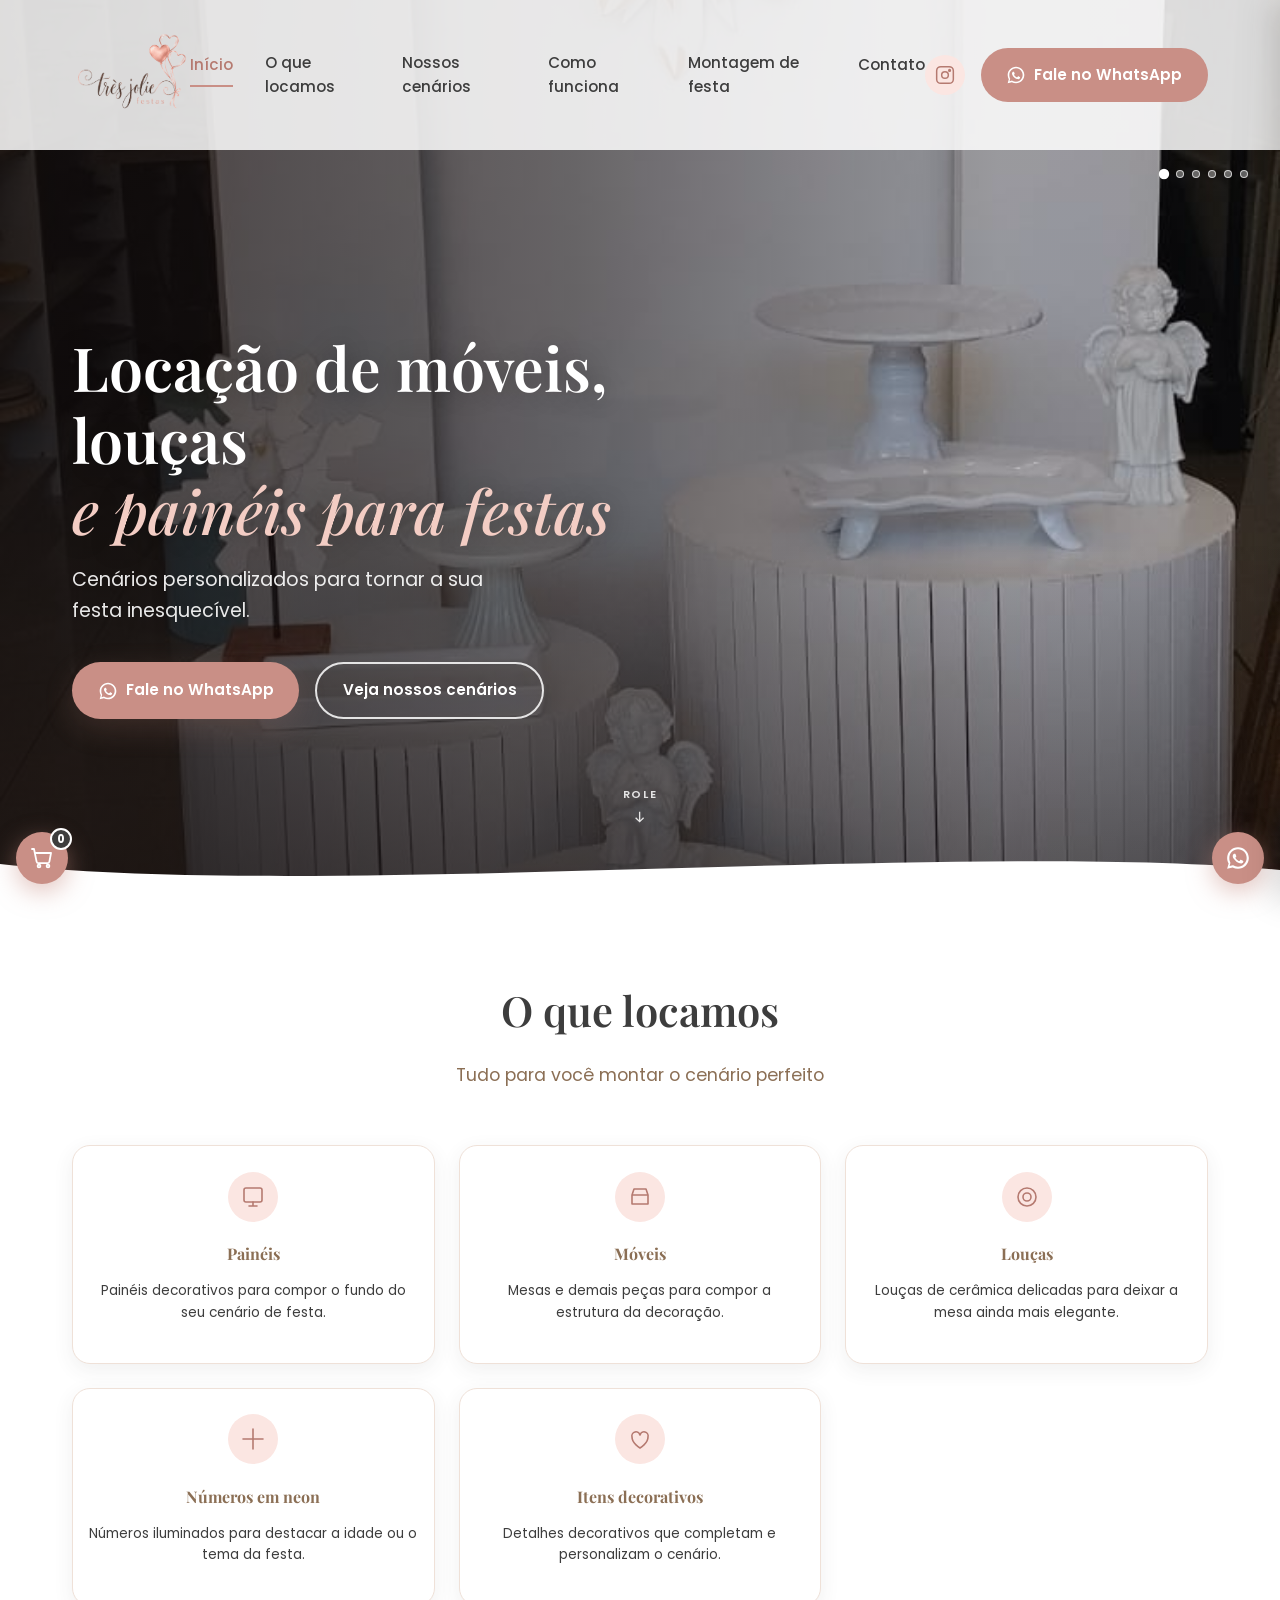
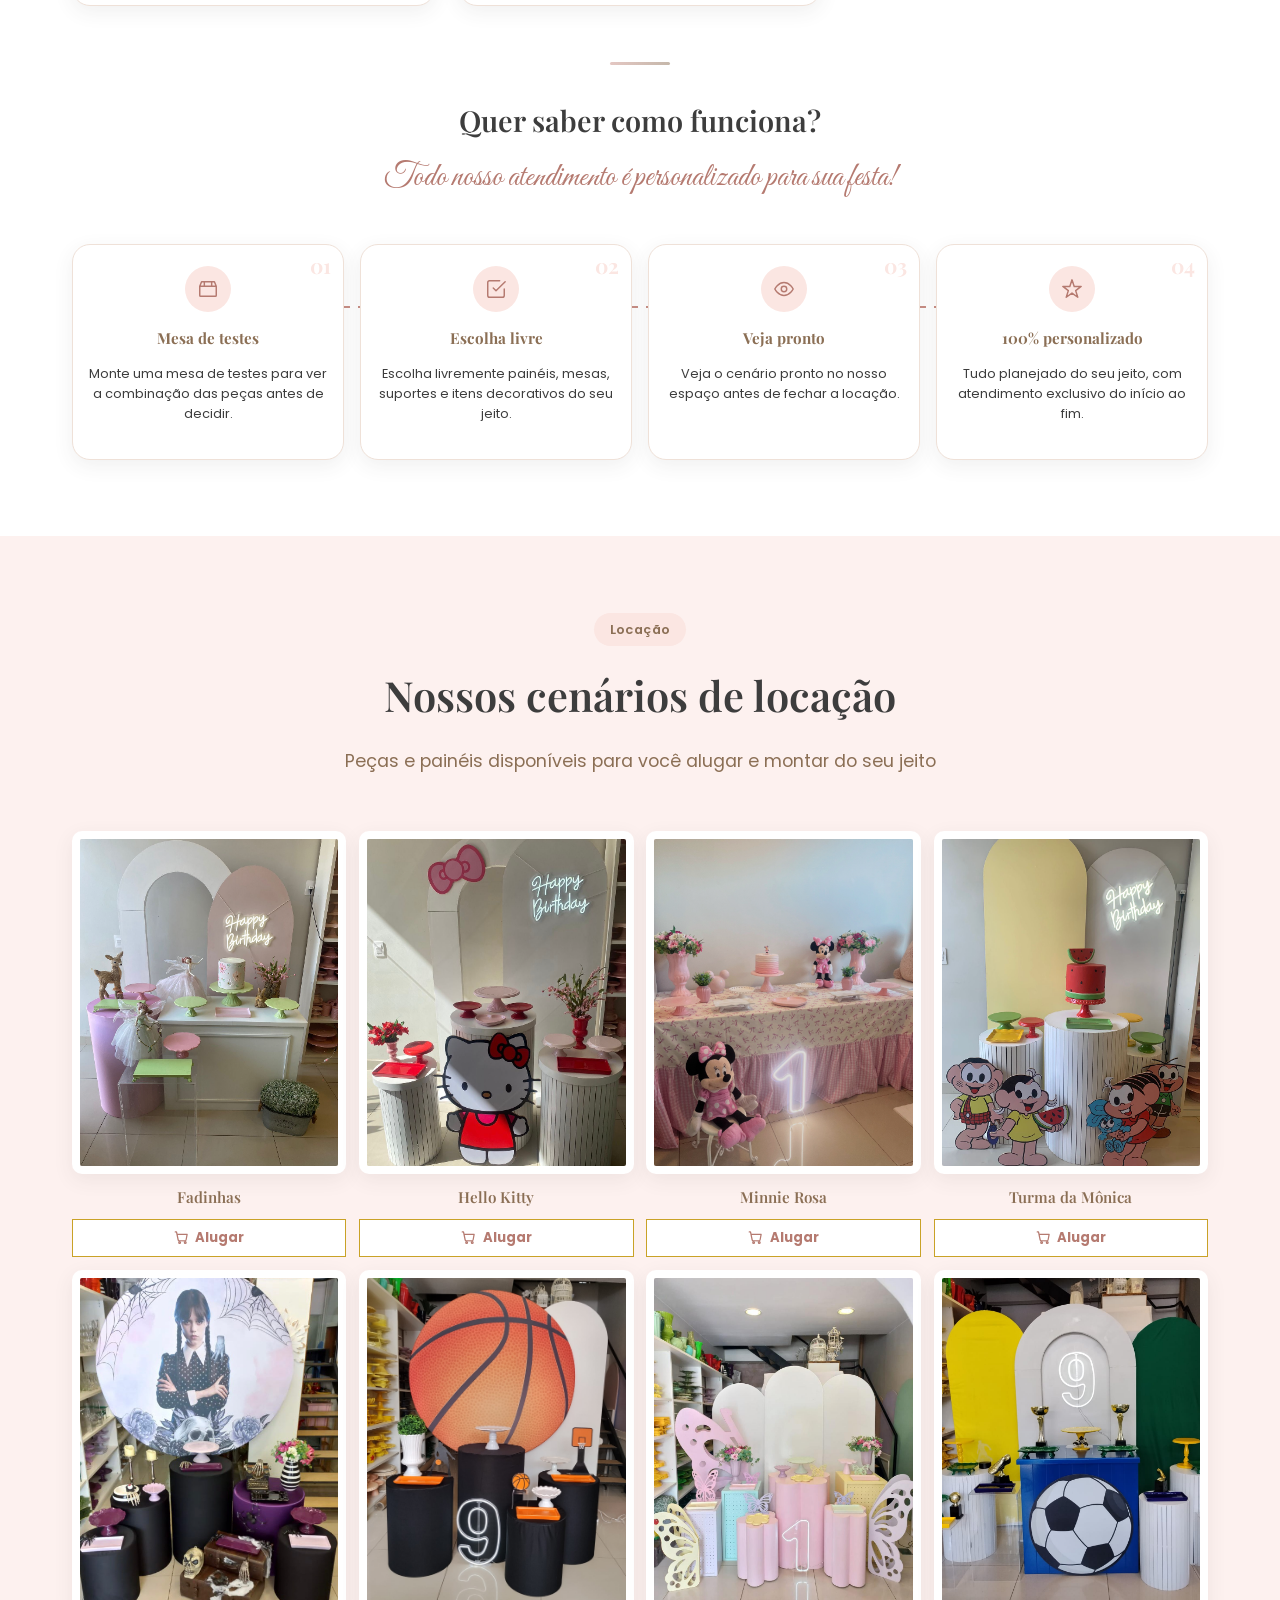
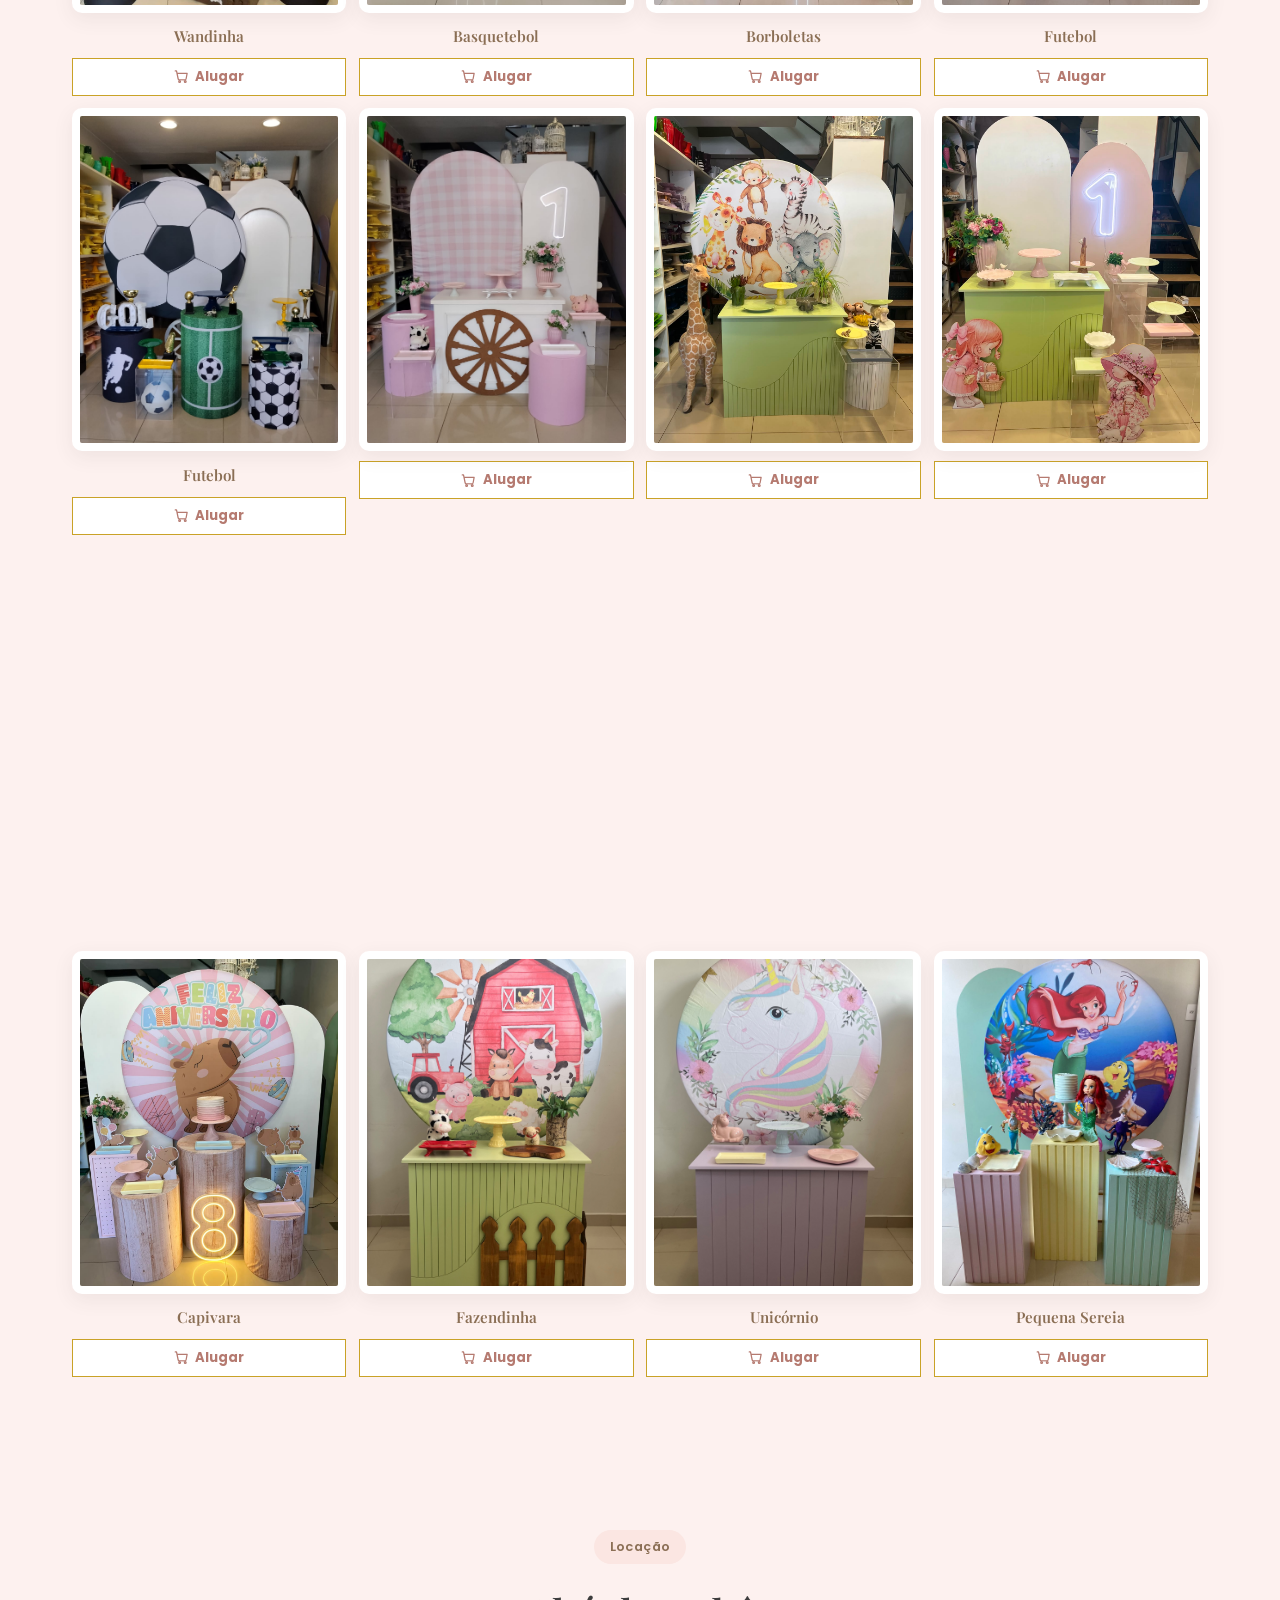
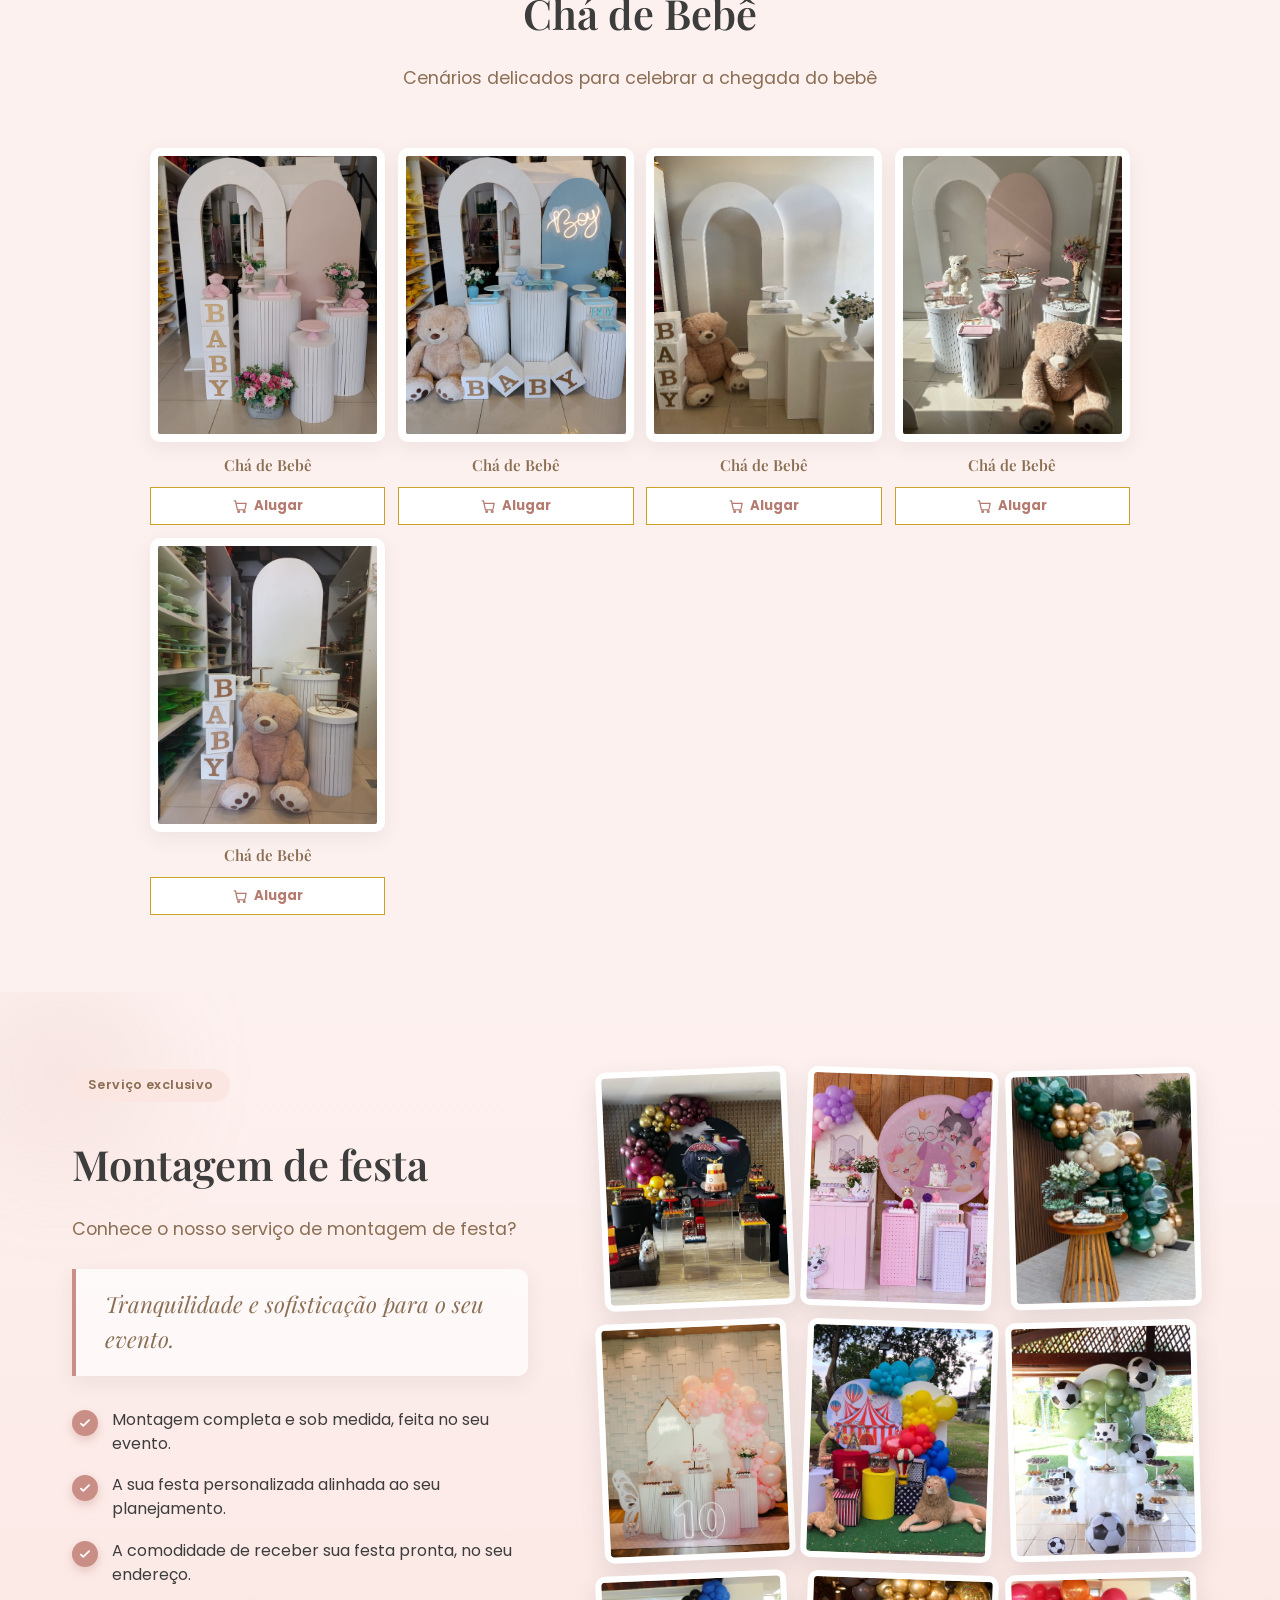
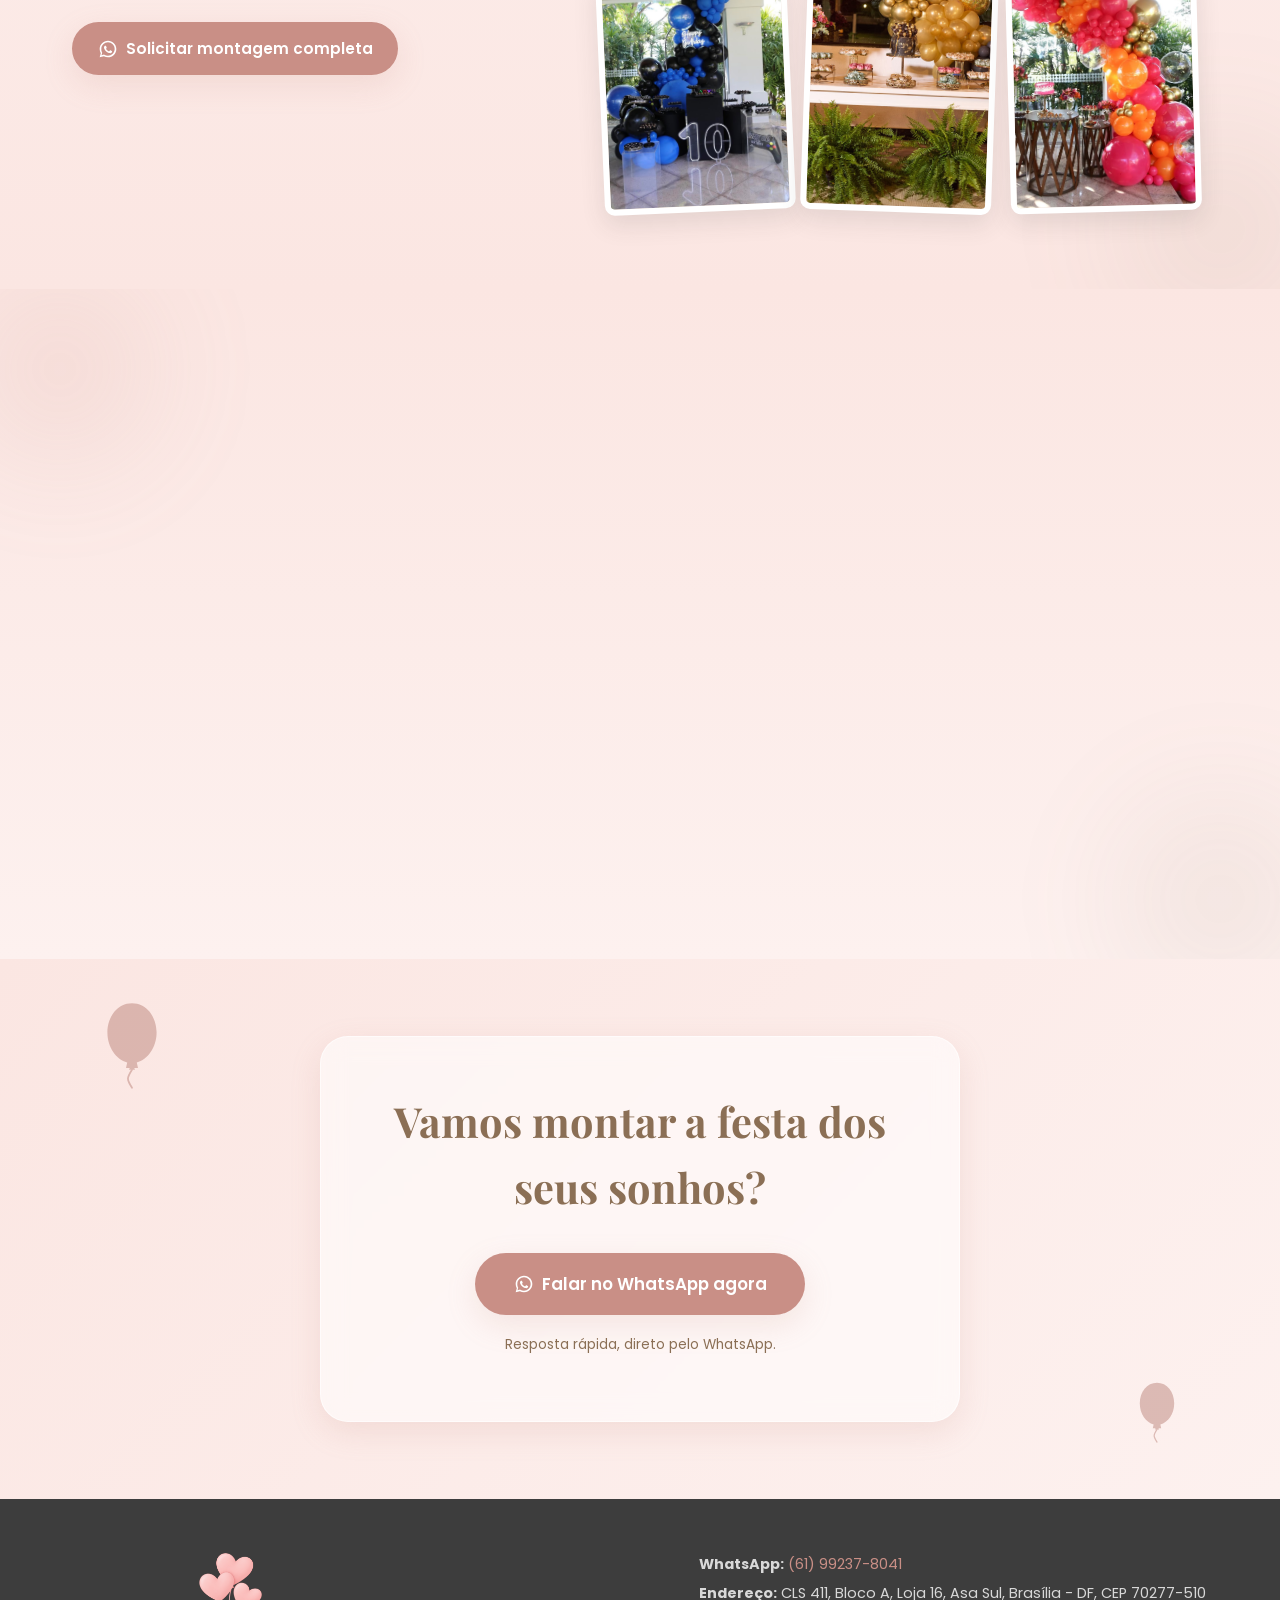
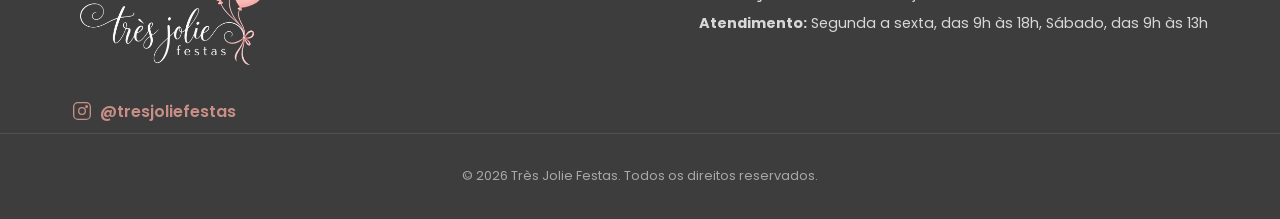
==== commit 43495cab: "Adiciona ícone do Instagram no cabeçalho do site Co-Authored-By: Claude Sonnet 5 <noreply@anthropic." ====
--- a/index.html
+++ b/index.html
@@ -96,6 +96,10 @@
     </nav>
 
     <div class="header__actions">
+      <a href="https://instagram.com/tresjoliefestas" target="_blank" rel="noopener" class="header__instagram" aria-label="Seguir no Instagram">
+        <svg class="icon" viewBox="0 0 24 24" aria-hidden="true"><rect x="2" y="2" width="20" height="20" rx="5"/><circle cx="12" cy="12" r="4"/><circle cx="17.5" cy="6.5" r="1"/></svg>
+      </a>
+
       <a href="#" class="btn btn--whatsapp btn--header js-whatsapp" target="_blank" rel="noopener">
         <svg class="icon" viewBox="0 0 24 24" aria-hidden="true"><path d="M12 2C6.48 2 2 6.48 2 12c0 1.85.5 3.58 1.36 5.07L2 22l5.06-1.33A9.94 9.94 0 0 0 12 22c5.52 0 10-4.48 10-10S17.52 2 12 2zm0 18c-1.62 0-3.14-.44-4.44-1.2l-.32-.19-3 .79.8-2.92-.2-.3A7.94 7.94 0 0 1 4 12c0-4.41 3.59-8 8-8s8 3.59 8 8-3.59 8-8 8zm4.38-5.62c-.24-.12-1.4-.69-1.62-.77-.22-.08-.38-.12-.54.12-.16.24-.62.77-.76.93-.14.16-.28.18-.52.06-.24-.12-1.01-.37-1.92-1.18-.71-.63-1.19-1.41-1.33-1.65-.14-.24-.01-.37.11-.49.11-.11.24-.28.36-.42.12-.14.16-.24.24-.4.08-.16.04-.3-.02-.42-.06-.12-.54-1.3-.74-1.78-.19-.46-.39-.4-.54-.41h-.46c-.16 0-.42.06-.64.3-.22.24-.84.82-.84 2s.86 2.32.98 2.48c.12.16 1.7 2.6 4.12 3.64.58.25 1.03.4 1.38.51.58.18 1.11.16 1.53.1.47-.07 1.4-.57 1.6-1.12.2-.55.2-1.02.14-1.12-.06-.1-.22-.16-.46-.28z"/></svg>
         Fale no WhatsApp
--- a/style.css
+++ b/style.css
@@ -186,6 +186,30 @@
 .nav { display: none; }
 
 .header__actions { display: flex; align-items: center; gap: 1rem; }
+
+.header__instagram {
+  display: inline-flex;
+  align-items: center;
+  justify-content: center;
+  width: 40px;
+  height: 40px;
+  border-radius: 50%;
+  background: var(--color-pink-bg-soft);
+  color: var(--color-rose-gold-dark);
+  transition: transform 0.25s ease, background 0.25s ease;
+}
+.header__instagram .icon {
+  width: 20px;
+  height: 20px;
+  fill: none;
+  stroke: currentColor;
+  stroke-width: 1.8;
+}
+.header__instagram:hover {
+  background: var(--color-rose-gold);
+  color: var(--color-white);
+  transform: translateY(-2px);
+}
 
 /* Hamburger */
 .hamburger {
@@ -702,6 +726,19 @@
 .gallery-item:hover .gallery-item__zoom,
 .gallery-item:focus-visible .gallery-item__zoom,
 .gallery-item:focus-within .gallery-item__zoom { opacity: 1; }
+
+.gallery-item__count {
+  position: absolute;
+  bottom: 10px;
+  left: 10px;
+  background: rgba(20, 14, 13, 0.65);
+  color: var(--color-white);
+  font-size: 0.72rem;
+  font-weight: 600;
+  padding: 0.25rem 0.65rem;
+  border-radius: 50px;
+  z-index: 1;
+}
 
 /* Botão "Alugar" e foto clicável dentro do card (Locação) */
 .gallery-item__photo {
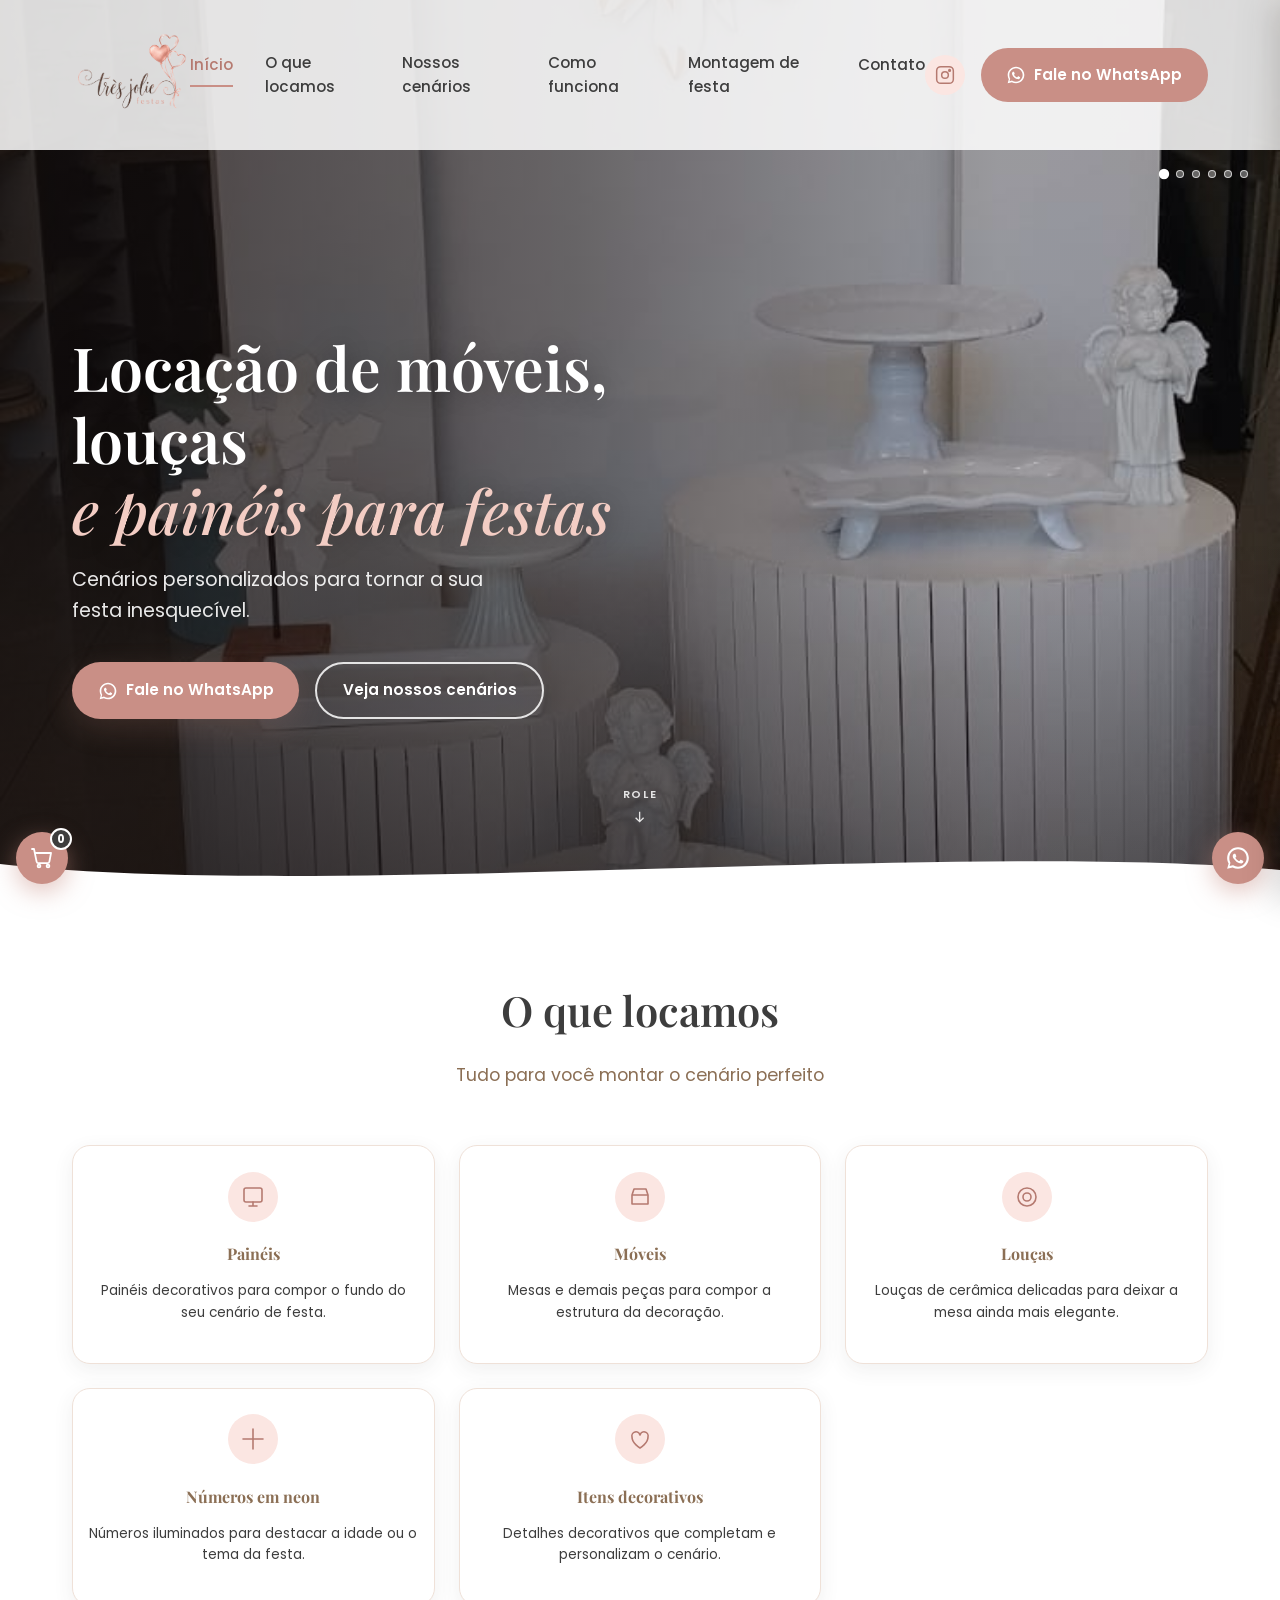
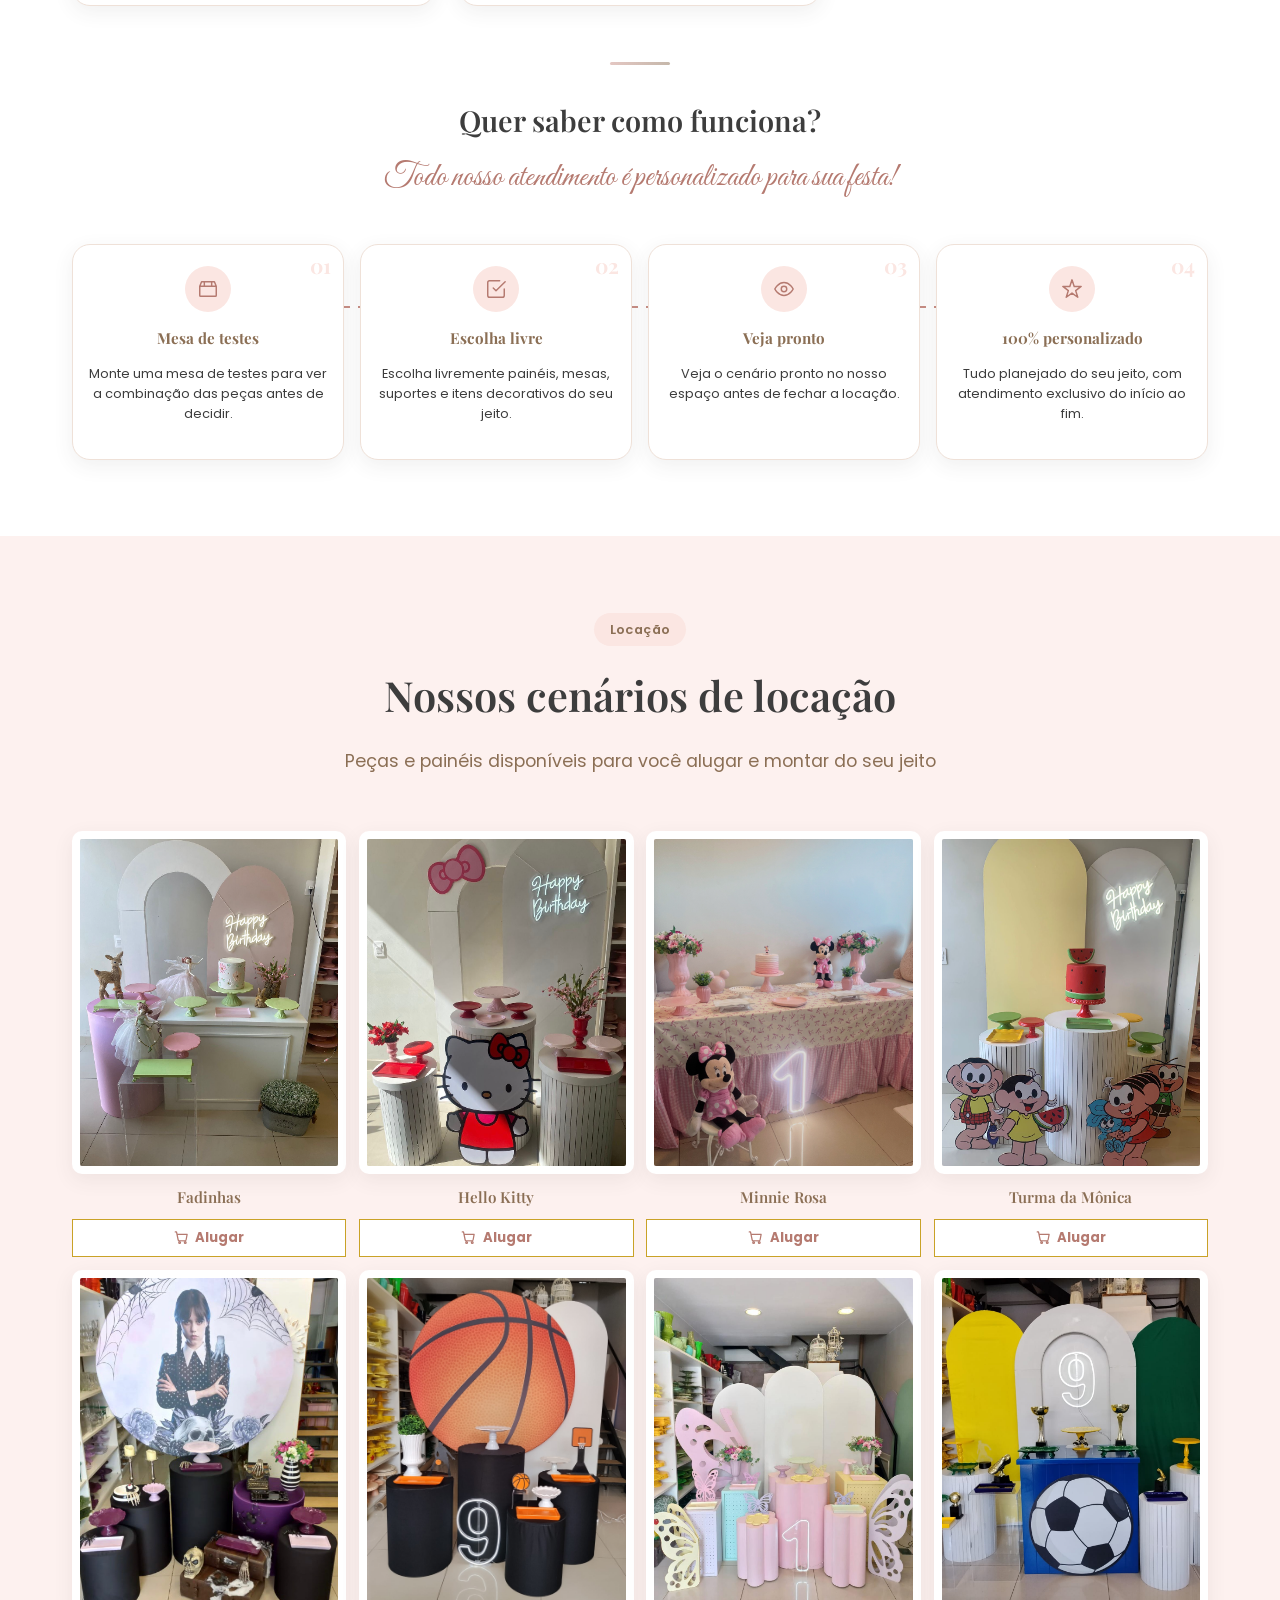
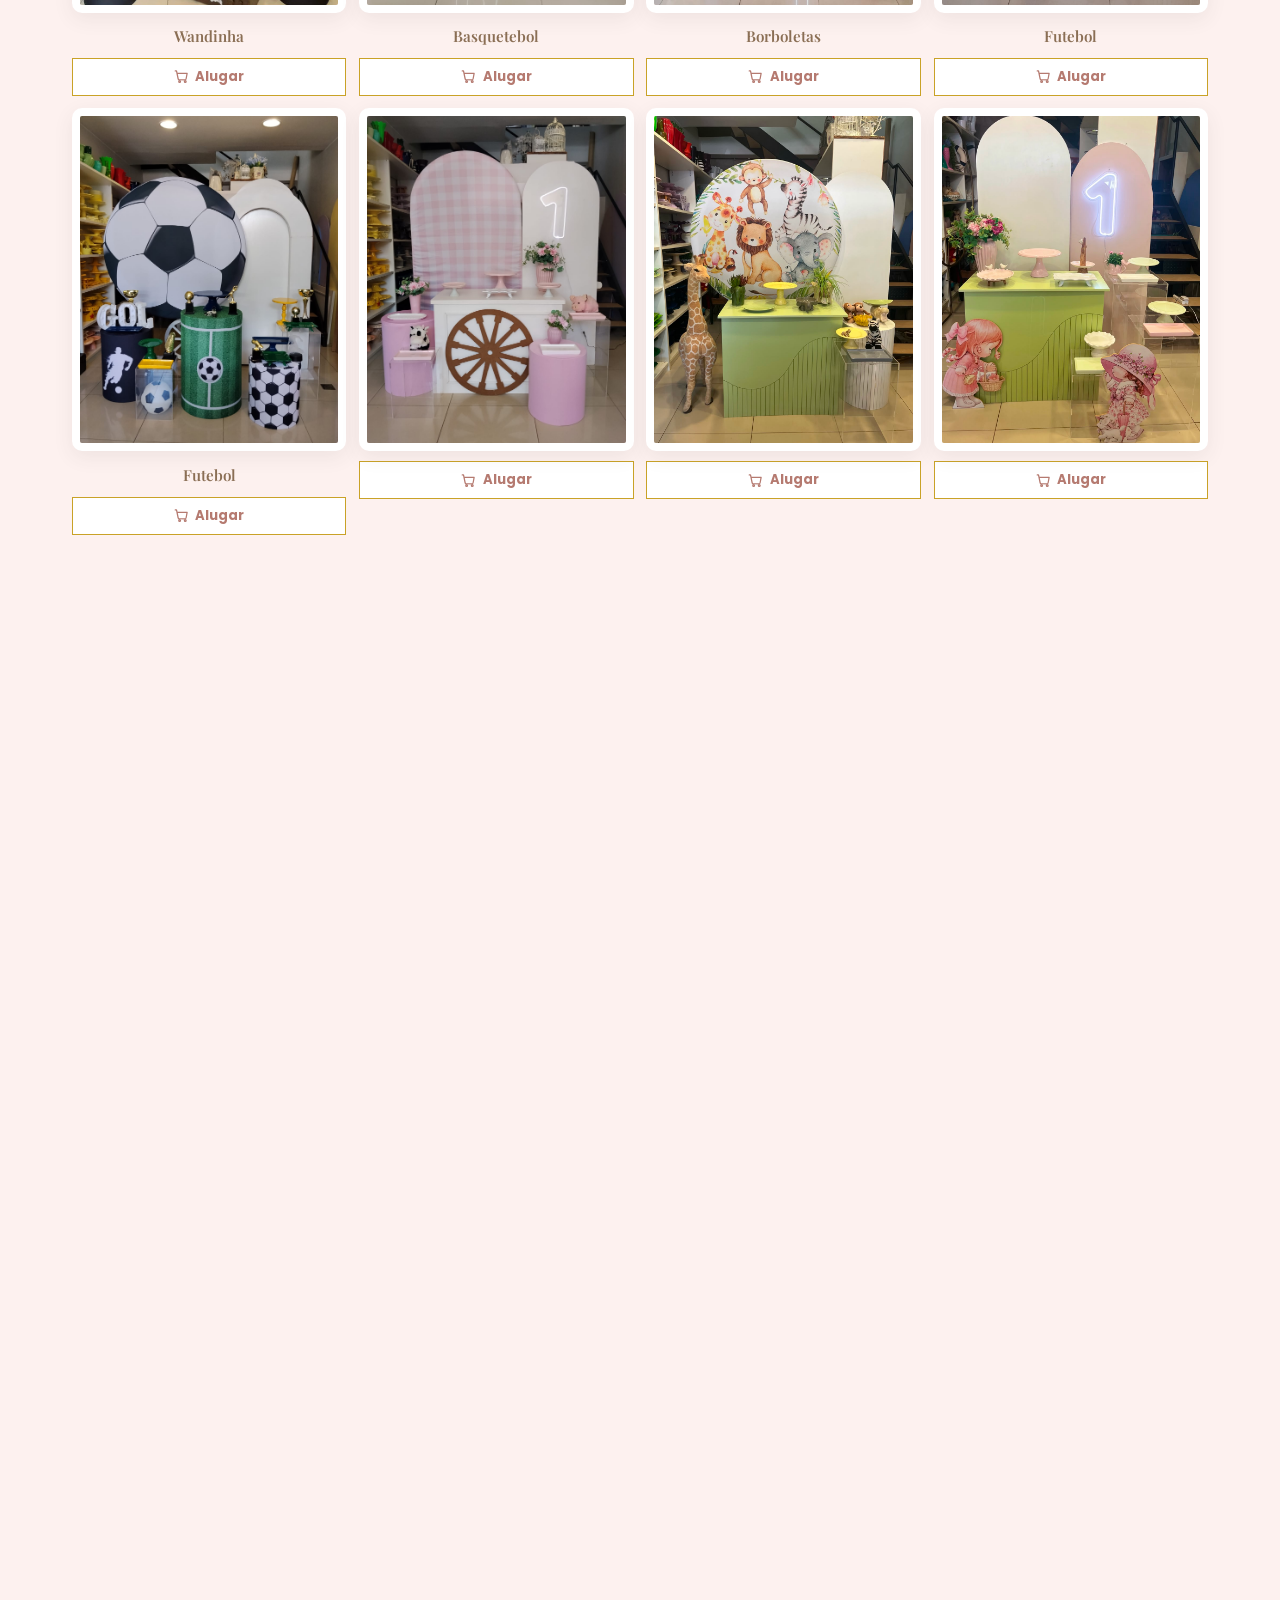
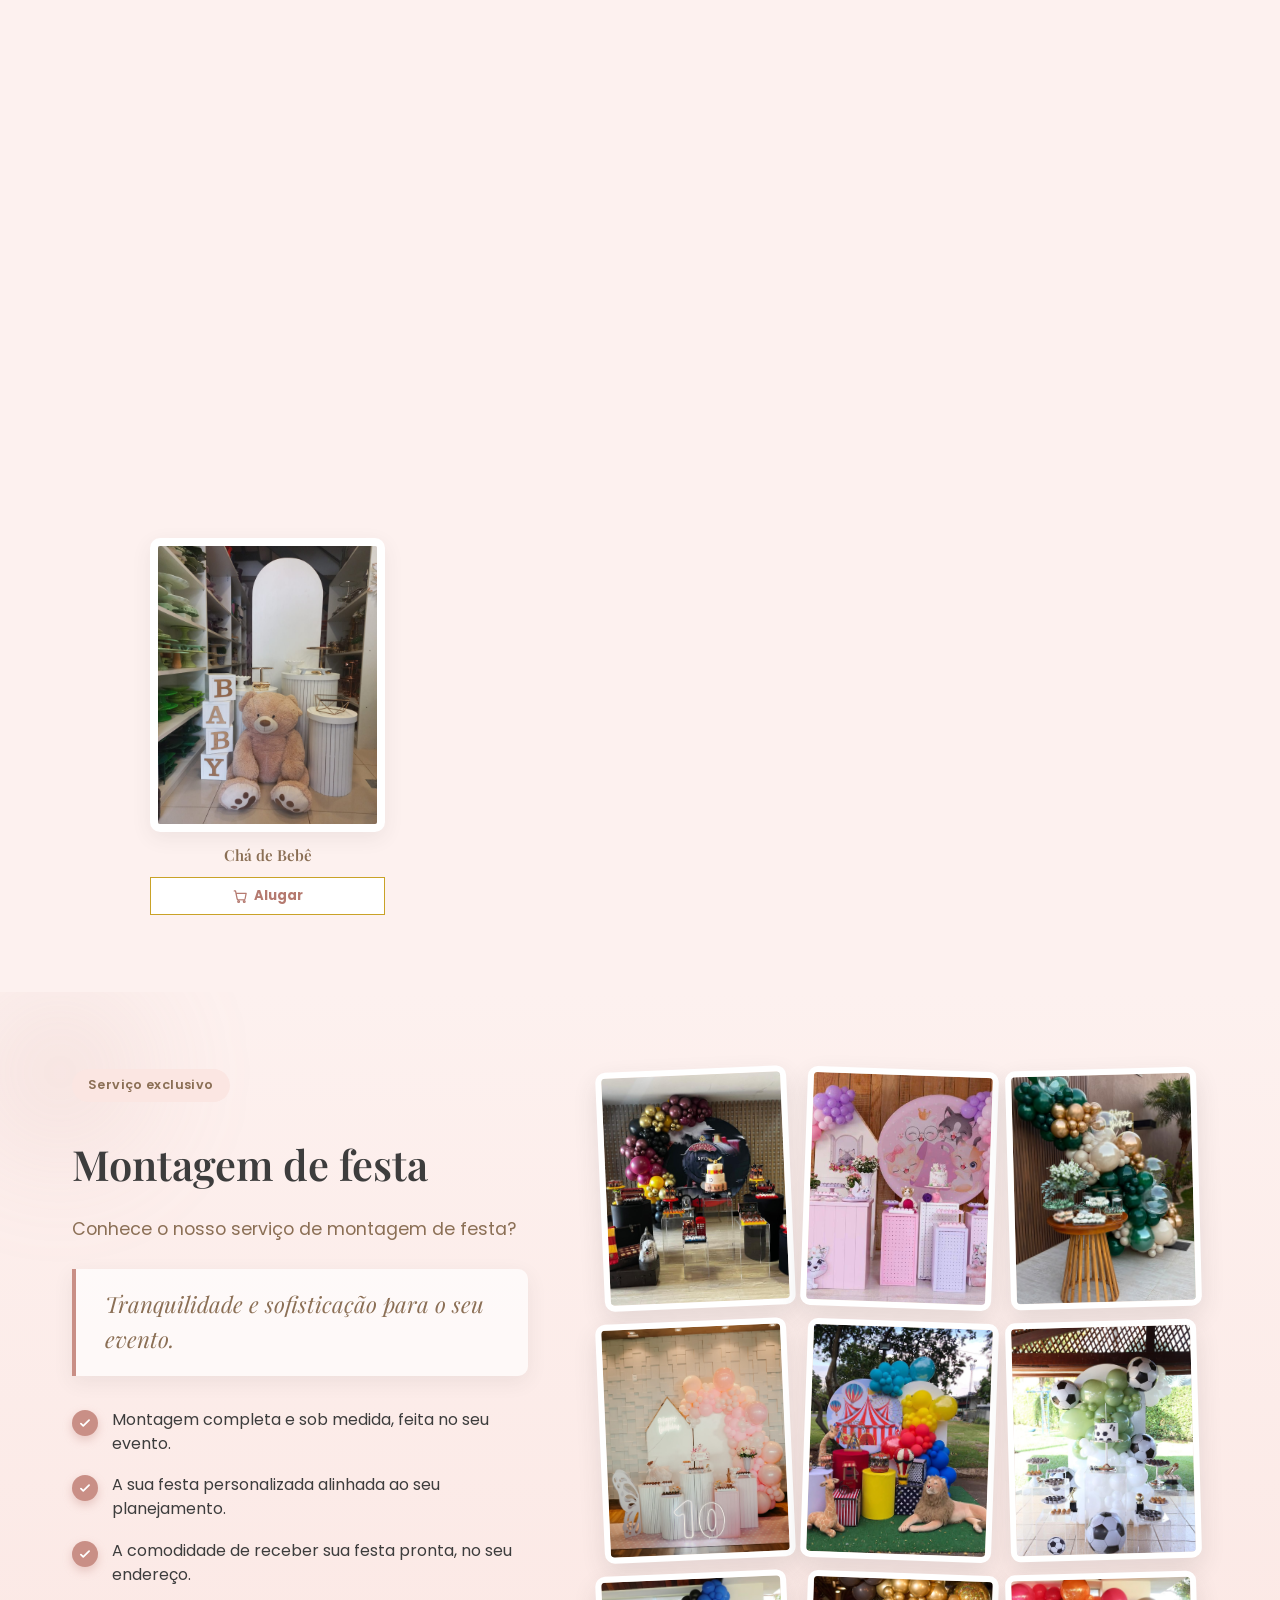
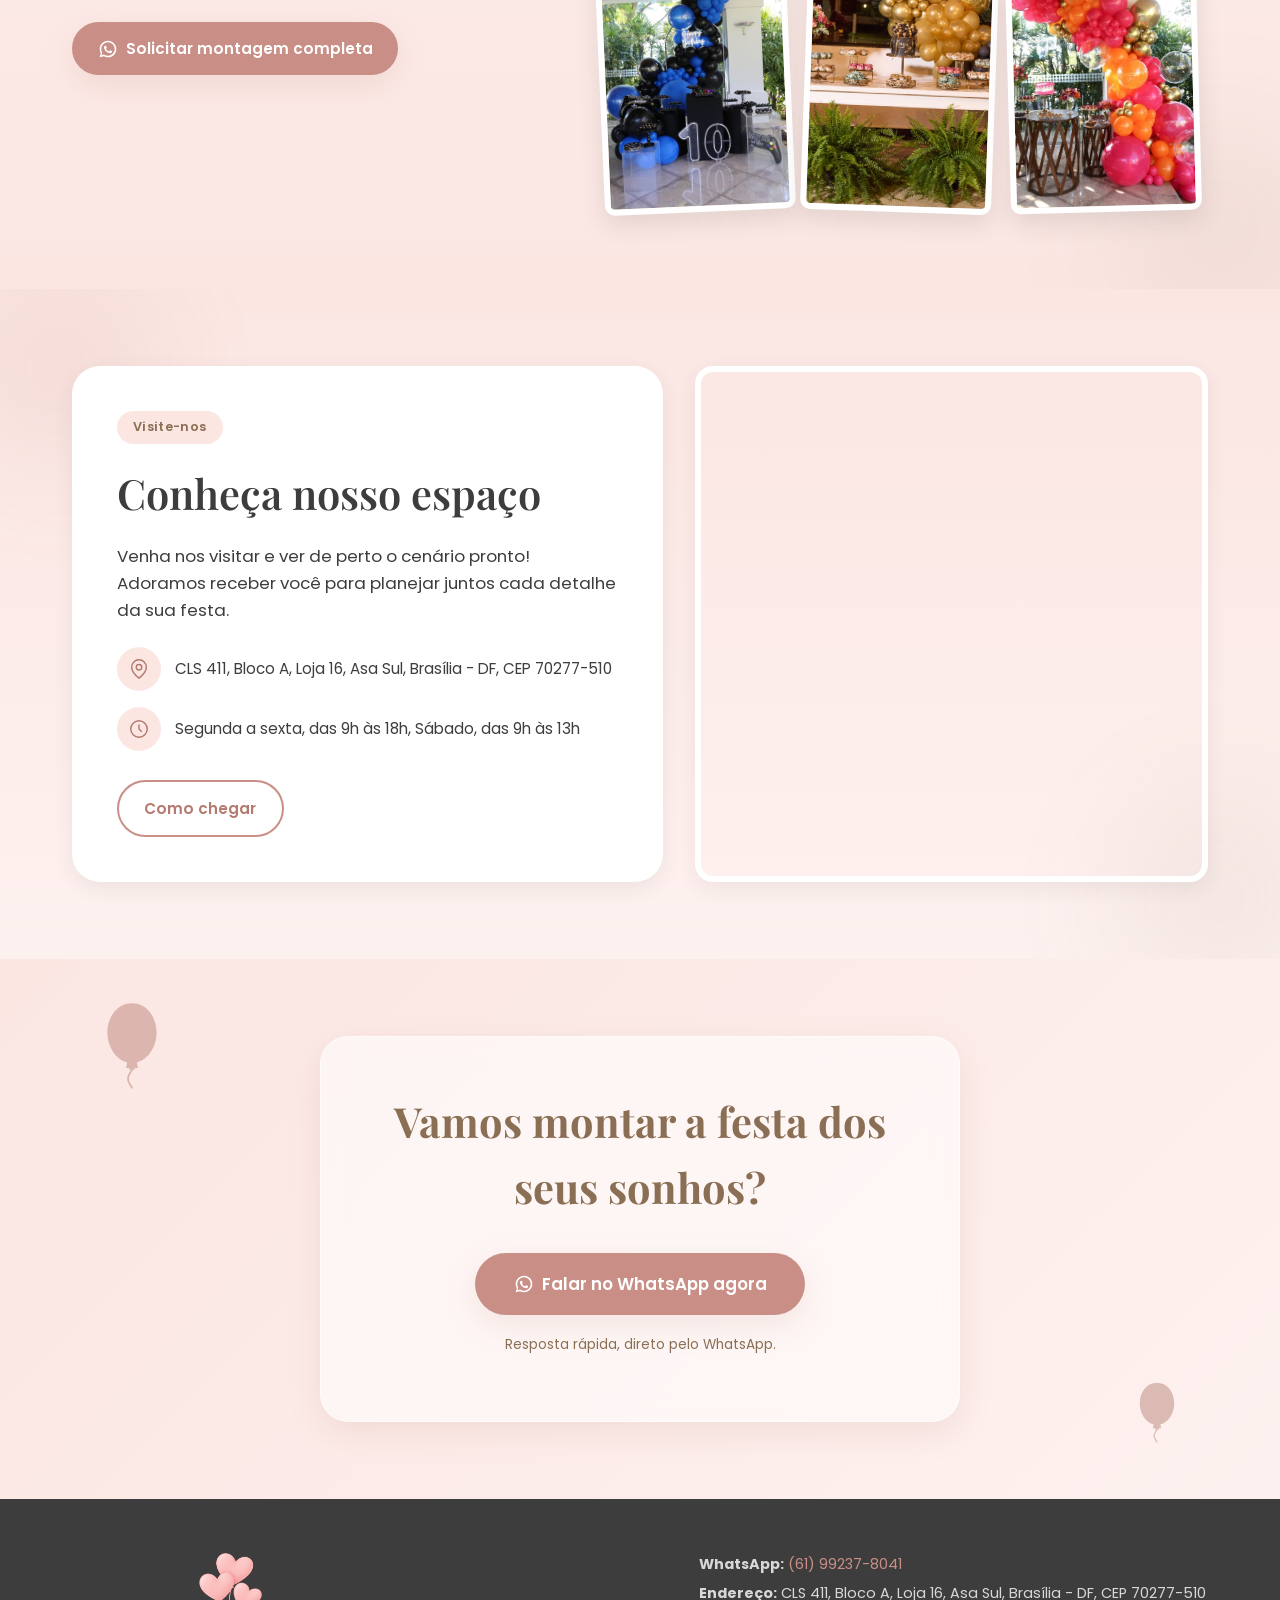
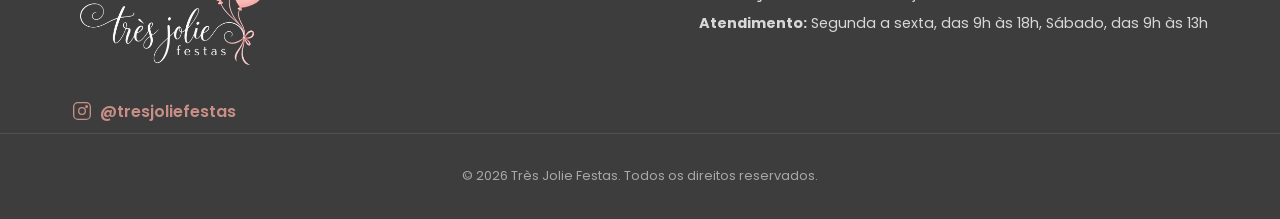
==== commit 51521451: "Adiciona gerenciamento das fotos da Montagem de festa no painel admin Permite adicionar, trocar e ex" ====
--- a/index.html
+++ b/index.html
@@ -693,7 +693,7 @@
       </div>
 
       <div class="montagem__showcase fade-in-up">
-        <div class="gallery-grid gallery-grid--compact">
+        <div class="gallery-grid gallery-grid--compact" id="montagem-grid">
           <button class="gallery-item js-gallery-item" data-index="0" aria-label="Ampliar foto: montagem tema Harry Potter com balões">
             <img class="js-photo" data-src="imagens/imagem%201.jpeg" alt="Montagem de festa tema Harry Potter com arco de balões e painel do Expresso de Hogwarts" loading="lazy">
             <svg class="gallery-item__zoom" viewBox="0 0 24 24" aria-hidden="true"><use href="#icon-zoom"></use></svg>
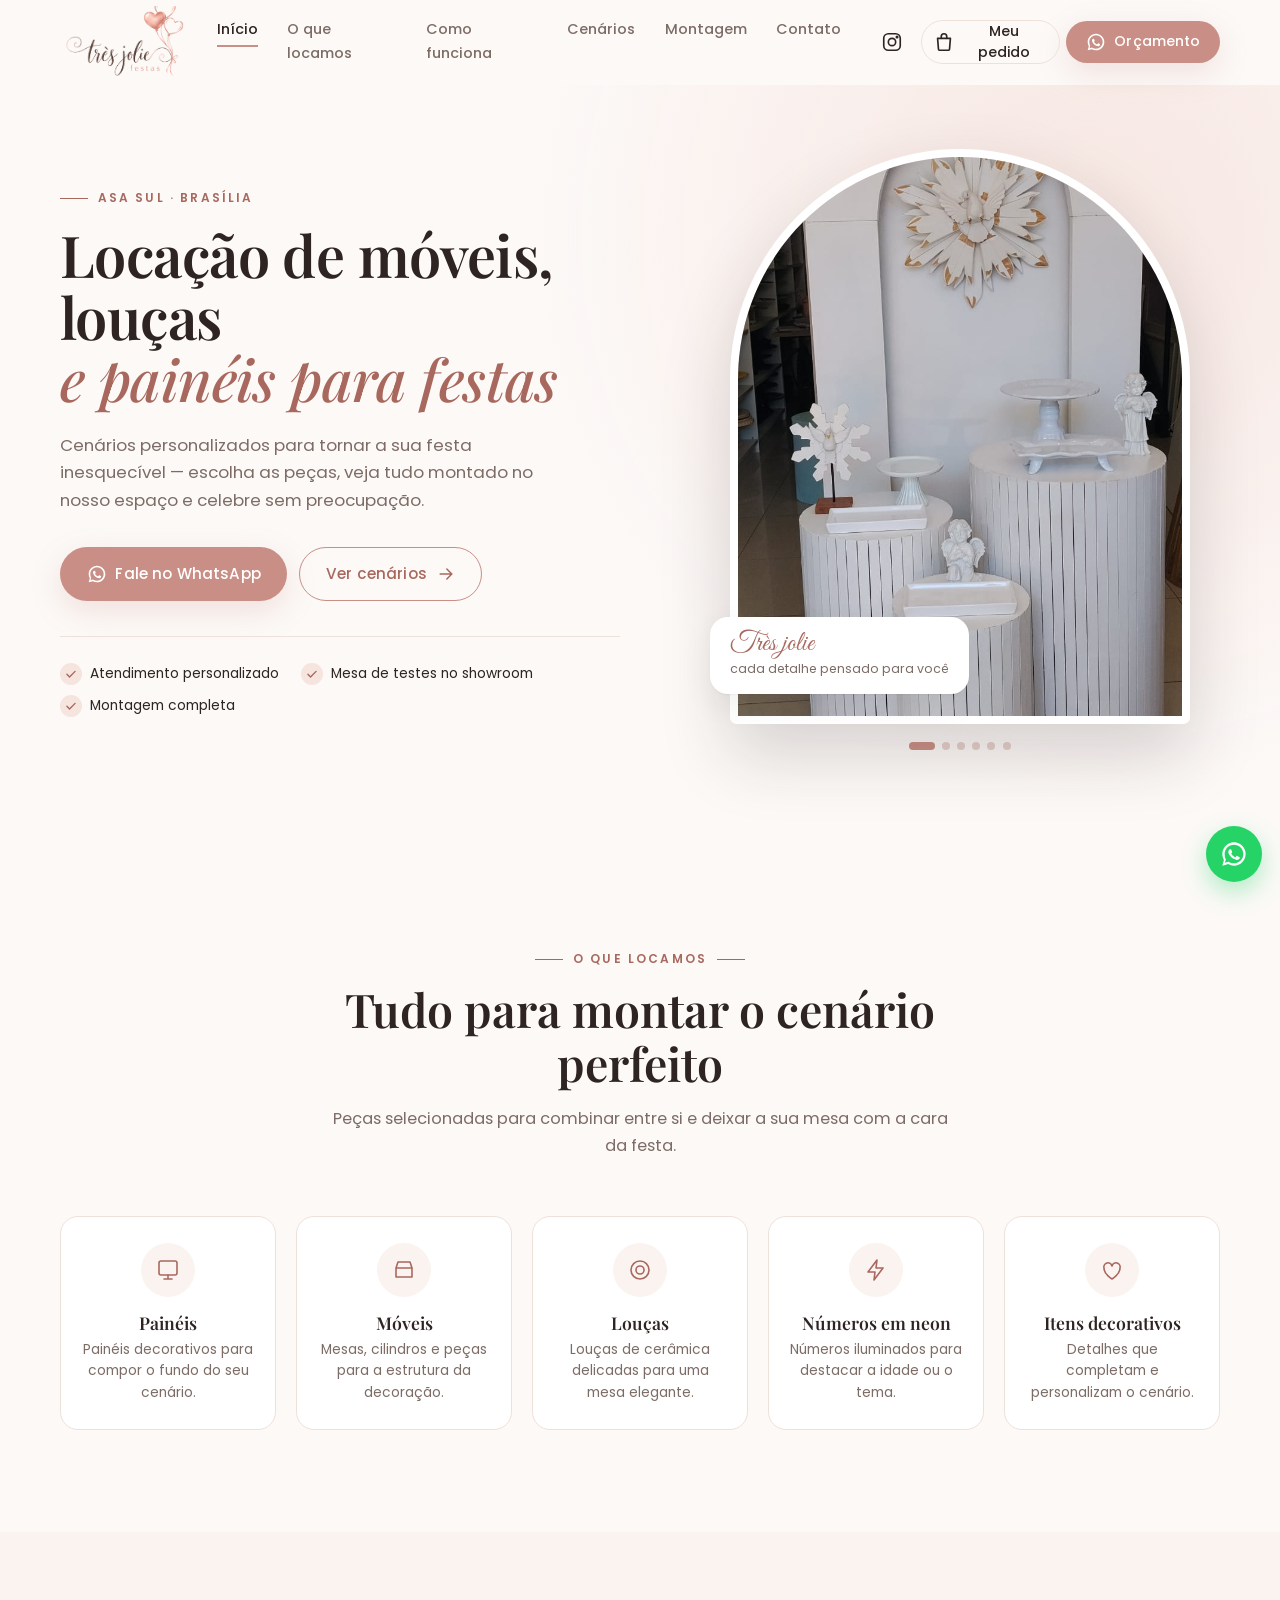
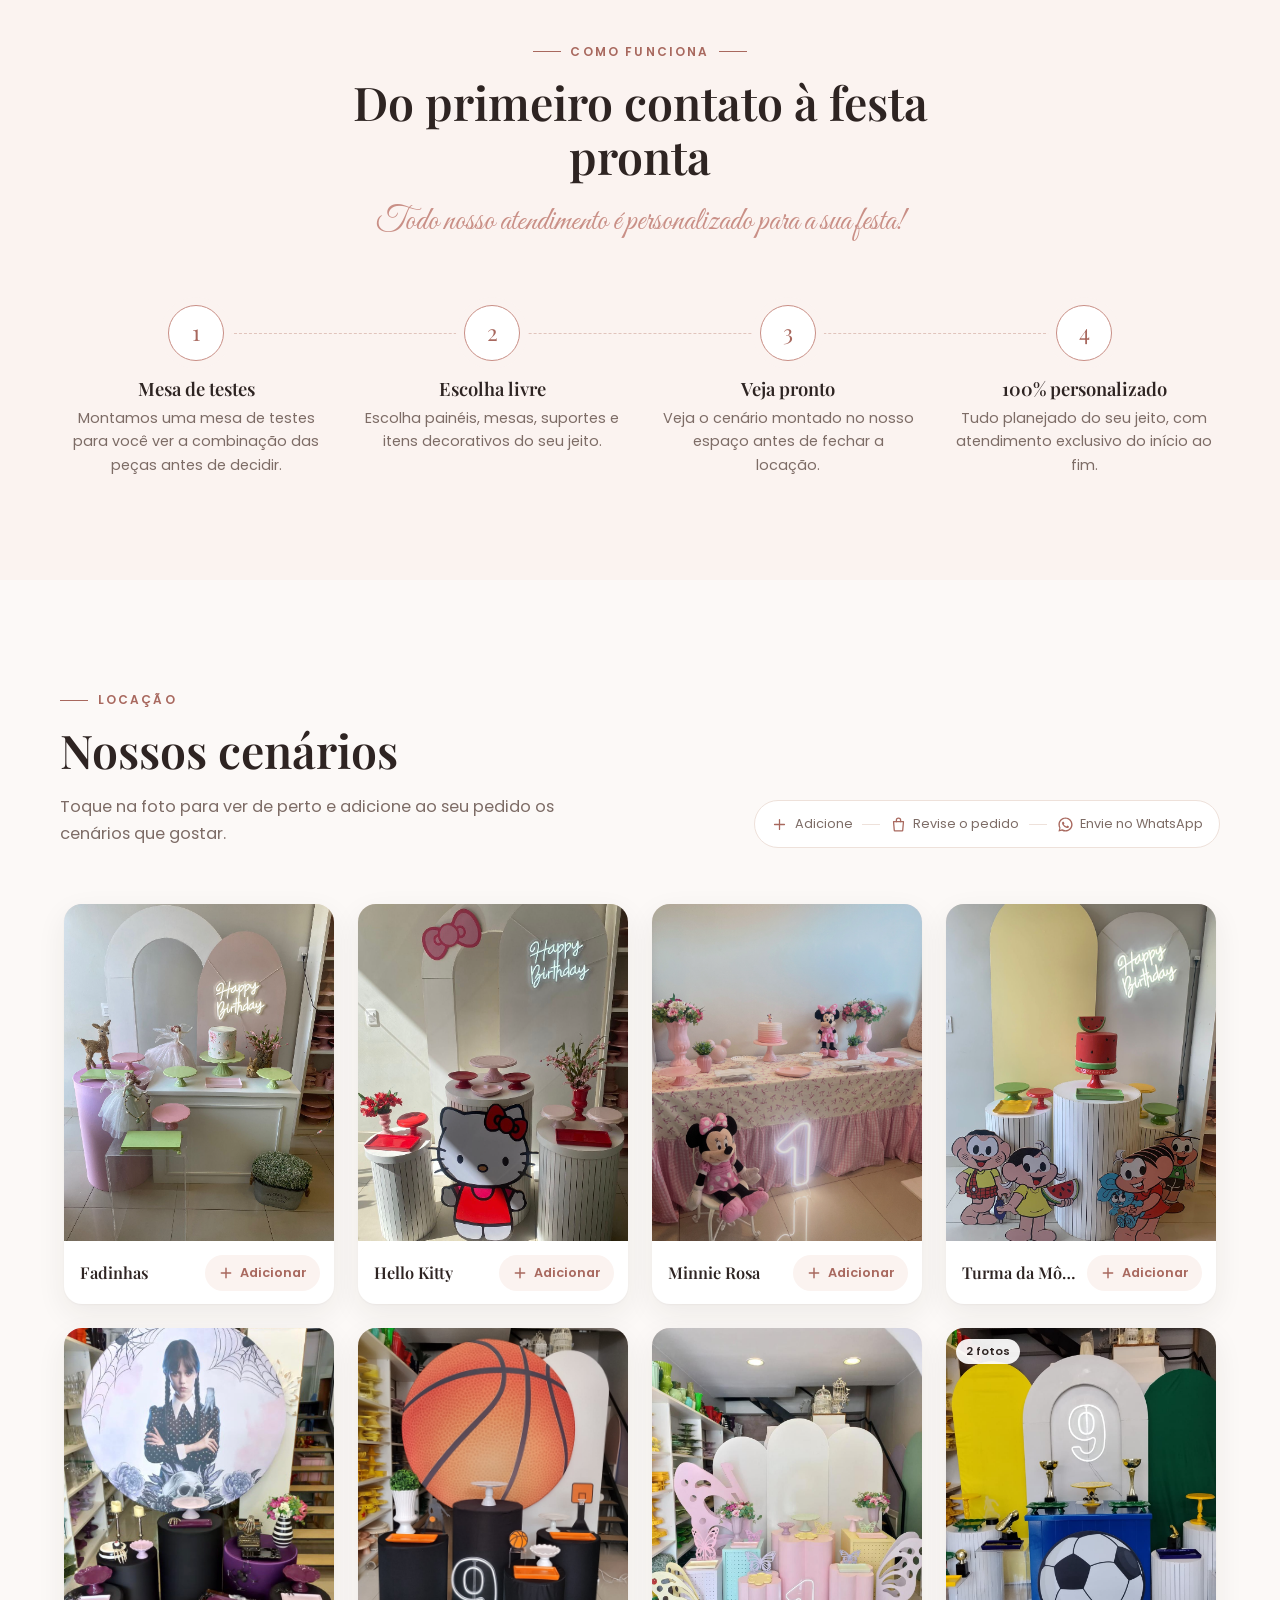
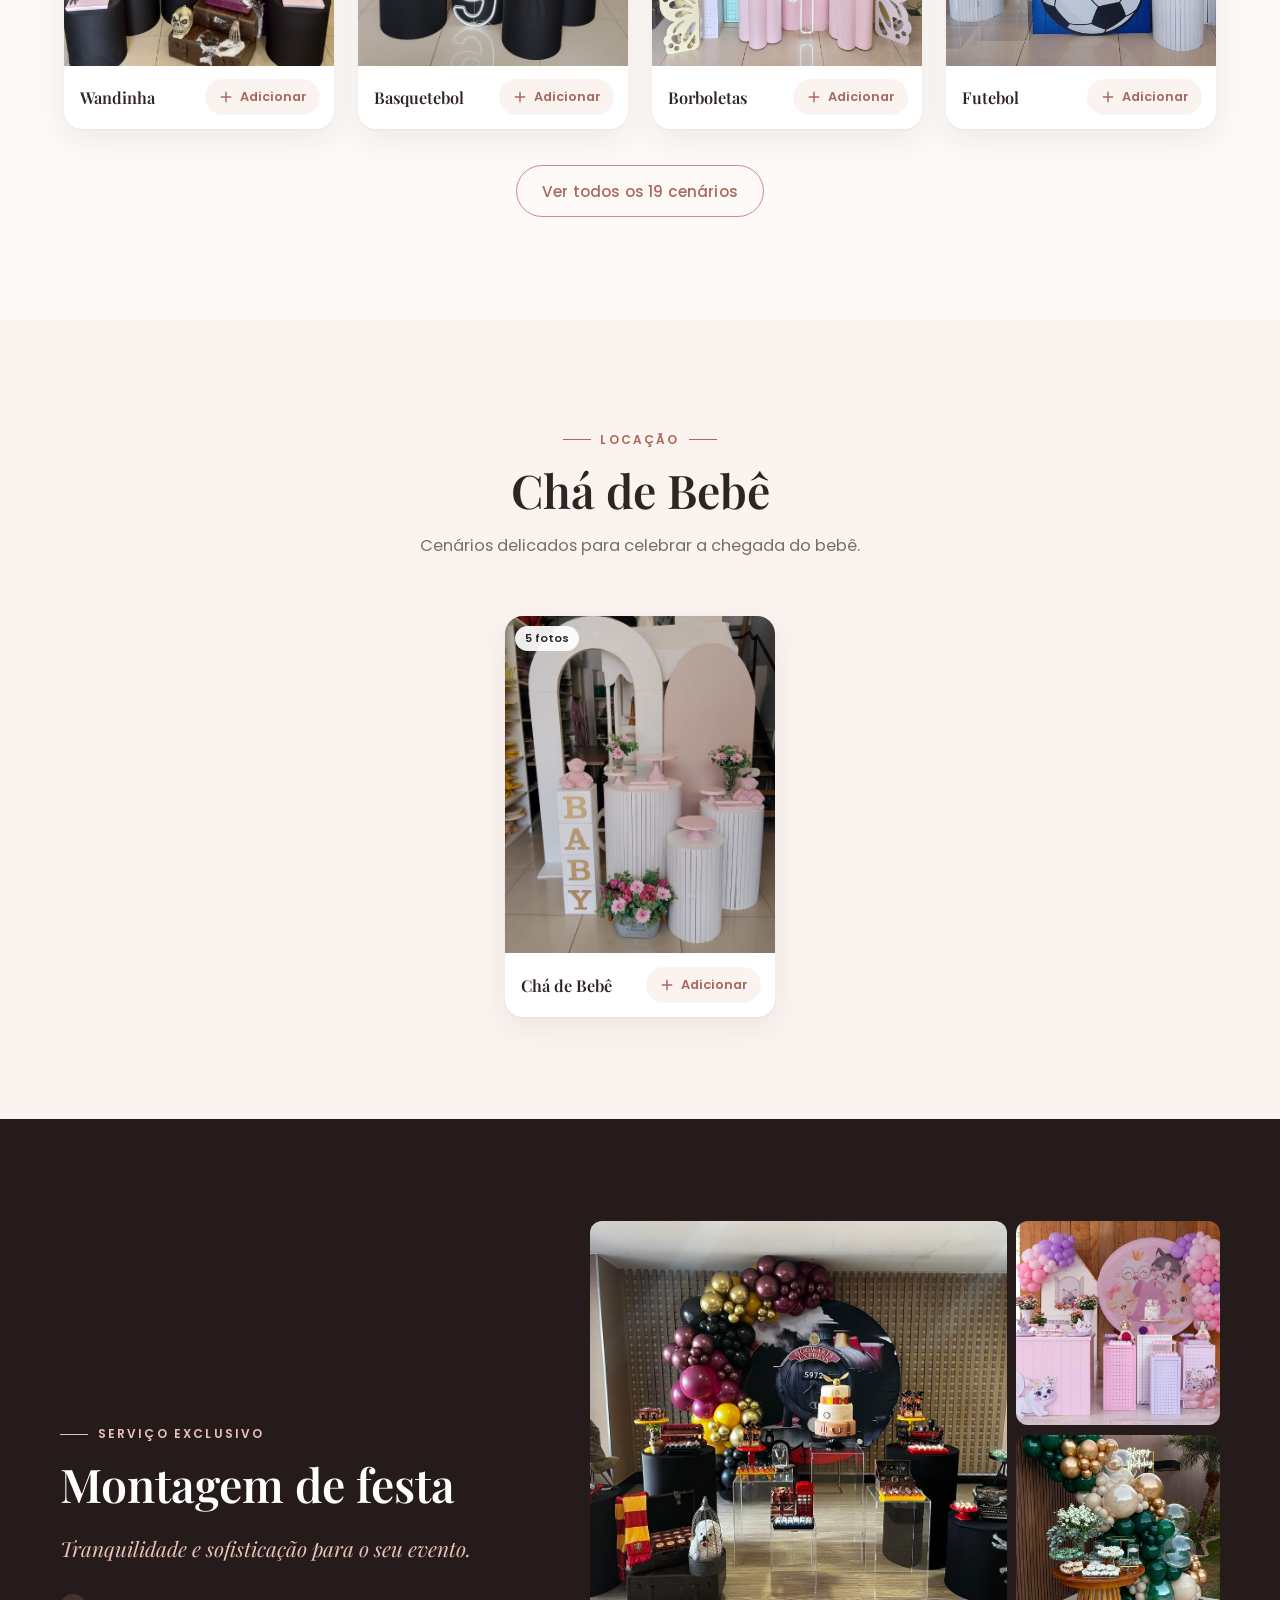
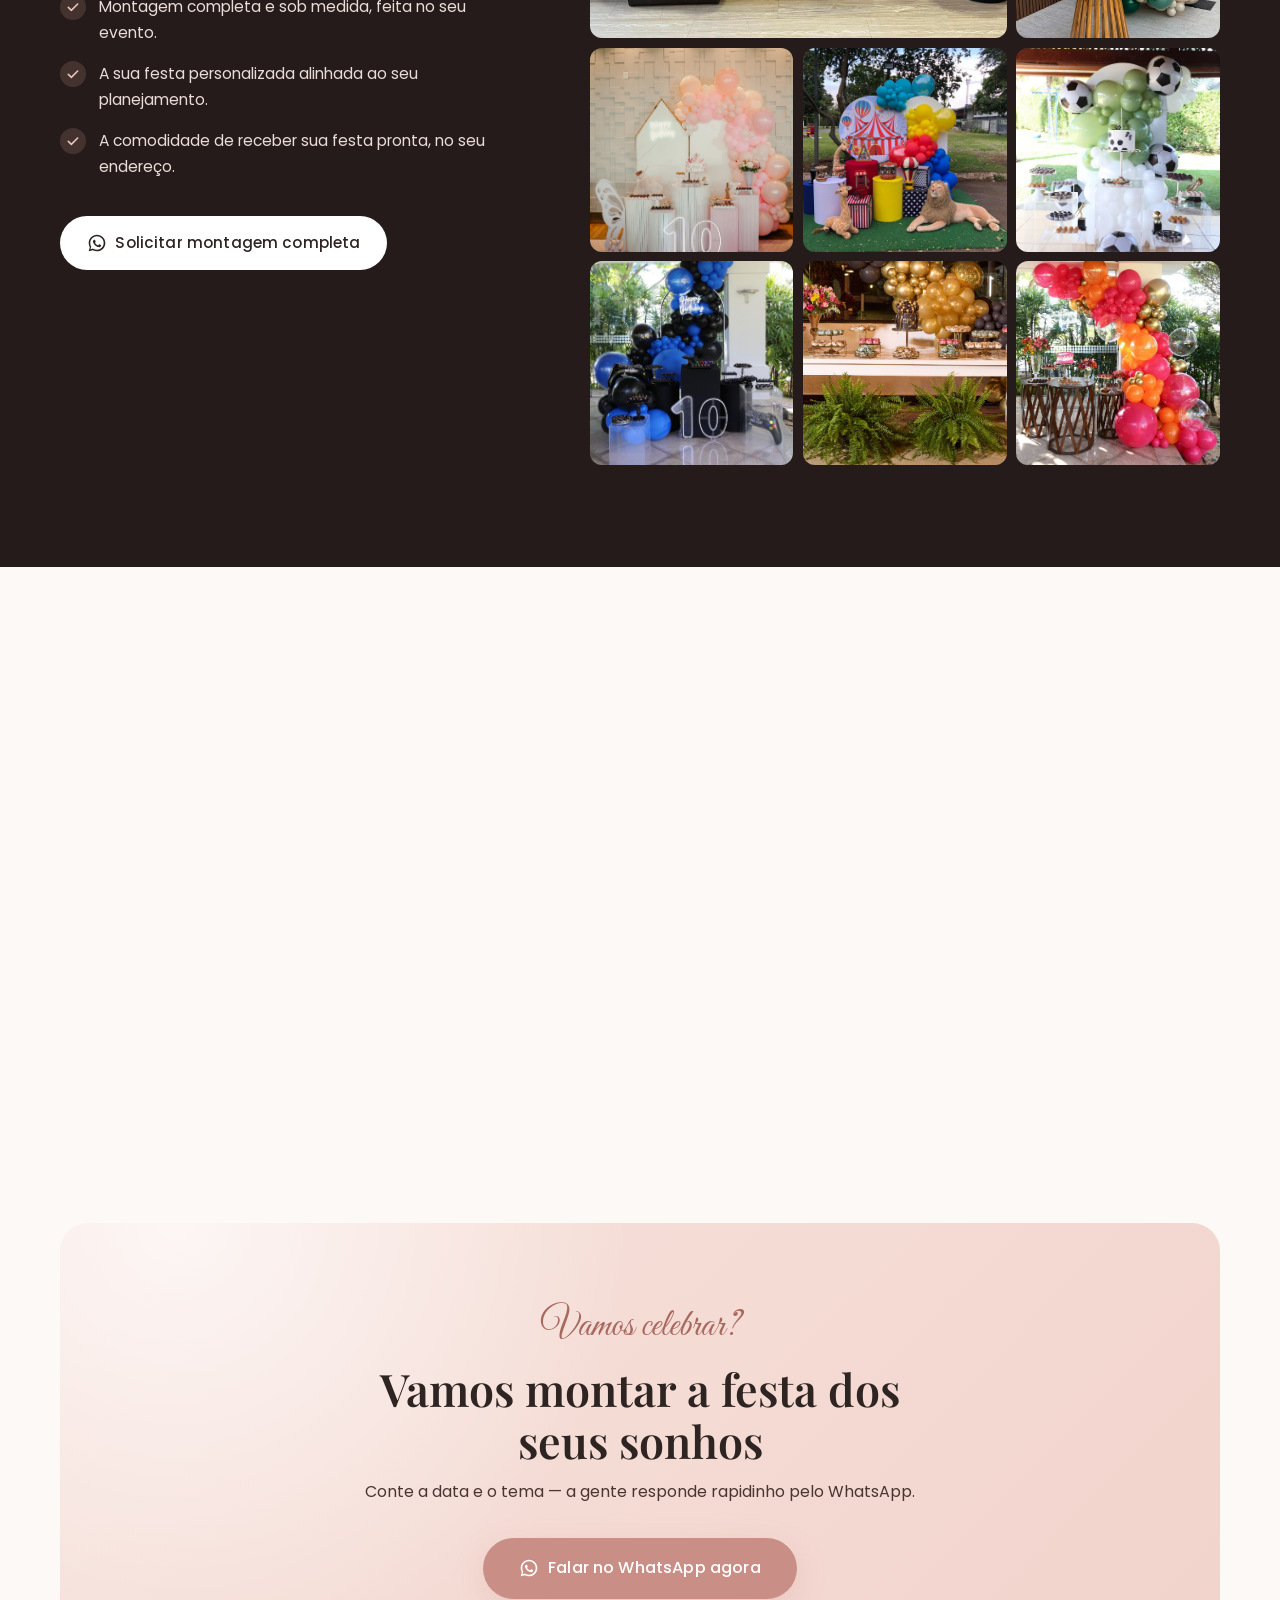
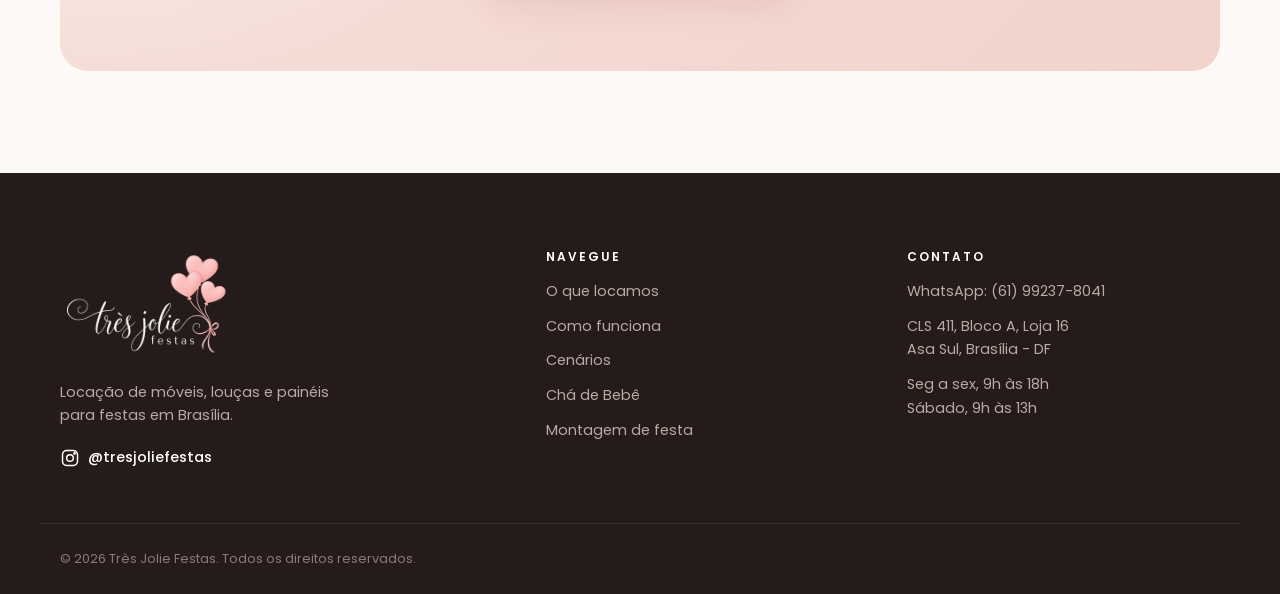
==== commit fefb11af: "Redesenha o site com layout mais profissional e organizado - Cabeçalho fixo com botão "Meu pedido" e" ====
--- a/index.html
+++ b/index.html
@@ -5,6 +5,7 @@
 <meta name="viewport" content="width=device-width, initial-scale=1.0, viewport-fit=cover">
 <title>Très Jolie Festas | Locação de Móveis, Louças e Painéis em Brasília</title>
 <meta name="description" content="Très Jolie Festas: locação de móveis, louças, painéis e cenários personalizados para festas na Asa Sul, Brasília - DF. Monte o cenário dos seus sonhos com atendimento exclusivo.">
+<meta name="theme-color" content="#FBF7F4">
 
 <!-- Open Graph -->
 <meta property="og:type" content="website">
@@ -19,7 +20,7 @@
 <!-- Google Fonts -->
 <link rel="preconnect" href="https://fonts.googleapis.com">
 <link rel="preconnect" href="https://fonts.gstatic.com" crossorigin>
-<link href="https://fonts.googleapis.com/css2?family=Playfair+Display:ital,wght@0,500;0,600;0,700;1,500&family=Great+Vibes&family=Poppins:wght@300;400;500;600;700&display=swap" rel="stylesheet">
+<link href="https://fonts.googleapis.com/css2?family=Playfair+Display:ital,wght@0,500;0,600;0,700;1,500&family=Great+Vibes&family=Poppins:wght@300;400;500;600&display=swap" rel="stylesheet">
 
 <link rel="stylesheet" href="style.css">
 
@@ -63,48 +64,51 @@
 
 <!-- Símbolos SVG reutilizáveis -->
 <svg style="display:none" aria-hidden="true">
-  <symbol id="icon-balloon" viewBox="0 0 100 150">
-    <path d="M50 2C26 2 9 24 9 51c0 25 15 45 33 50l-2 9h20l-2-9c18-5 33-25 33-50C91 24 74 2 50 2z" fill="currentColor"/>
-    <path d="M50 101l-5 12h10l-5-12z" fill="currentColor"/>
-    <path d="M50 113c-9 14-9 16 0 30" stroke="currentColor" stroke-width="3" fill="none" stroke-linecap="round"/>
+  <symbol id="icon-whatsapp" viewBox="0 0 24 24">
+    <path fill="currentColor" stroke="none" d="M12 2C6.48 2 2 6.48 2 12c0 1.85.5 3.58 1.36 5.07L2 22l5.06-1.33A9.94 9.94 0 0 0 12 22c5.52 0 10-4.48 10-10S17.52 2 12 2zm0 18c-1.62 0-3.14-.44-4.44-1.2l-.32-.19-3 .79.8-2.92-.2-.3A7.94 7.94 0 0 1 4 12c0-4.41 3.59-8 8-8s8 3.59 8 8-3.59 8-8 8zm4.38-5.62c-.24-.12-1.4-.69-1.62-.77-.22-.08-.38-.12-.54.12-.16.24-.62.77-.76.93-.14.16-.28.18-.52.06-.24-.12-1.01-.37-1.92-1.18-.71-.63-1.19-1.41-1.33-1.65-.14-.24-.01-.37.11-.49.11-.11.24-.28.36-.42.12-.14.16-.24.24-.4.08-.16.04-.3-.02-.42-.06-.12-.54-1.3-.74-1.78-.19-.46-.39-.4-.54-.41h-.46c-.16 0-.42.06-.64.3-.22.24-.84.82-.84 2s.86 2.32.98 2.48c.12.16 1.7 2.6 4.12 3.64.58.25 1.03.4 1.38.51.58.18 1.11.16 1.53.1.47-.07 1.4-.57 1.6-1.12.2-.55.2-1.02.14-1.12-.06-.1-.22-.16-.46-.28z"/>
   </symbol>
-  <symbol id="icon-heart" viewBox="0 0 24 24">
-    <path d="M12 21s-8-4.5-8-11a4.5 4.5 0 0 1 8-2.8A4.5 4.5 0 0 1 20 10c0 6.5-8 11-8 11z" fill="currentColor"/>
-  </symbol>
-  <symbol id="icon-zoom" viewBox="0 0 24 24">
-    <circle cx="11" cy="11" r="7"/>
-    <path d="M21 21l-4.3-4.3"/>
-  </symbol>
+  <symbol id="icon-bag" viewBox="0 0 24 24"><path d="M5 8h14l-1 12a1 1 0 0 1-1 1H7a1 1 0 0 1-1-1z"/><path d="M9 8V6a3 3 0 0 1 6 0v2"/></symbol>
+  <symbol id="icon-plus" viewBox="0 0 24 24"><path d="M12 5v14M5 12h14"/></symbol>
+  <symbol id="icon-check" viewBox="0 0 24 24"><path d="M5 12.5l4.5 4.5L19 7.5"/></symbol>
+  <symbol id="icon-zoom" viewBox="0 0 24 24"><circle cx="11" cy="11" r="7"/><path d="M21 21l-4.3-4.3M11 8v6M8 11h6"/></symbol>
+  <symbol id="icon-arrow" viewBox="0 0 24 24"><path d="M5 12h14M13 6l6 6-6 6"/></symbol>
+  <symbol id="icon-instagram" viewBox="0 0 24 24"><rect x="3" y="3" width="18" height="18" rx="5"/><circle cx="12" cy="12" r="4"/><circle cx="17.5" cy="6.5" r=".8" fill="currentColor"/></symbol>
+  <symbol id="icon-pin" viewBox="0 0 24 24"><path d="M12 22s8-6.5 8-12a8 8 0 1 0-16 0c0 5.5 8 12 8 12z"/><circle cx="12" cy="10" r="3"/></symbol>
+  <symbol id="icon-clock" viewBox="0 0 24 24"><circle cx="12" cy="12" r="9"/><path d="M12 7v5l3 3"/></symbol>
+  <symbol id="icon-close" viewBox="0 0 24 24"><path d="M6 6l12 12M18 6 6 18"/></symbol>
 </svg>
 
 <!-- ===== HEADER ===== -->
 <header class="header" id="header">
   <div class="container header__inner">
     <a href="#inicio" class="header__logo" aria-label="Très Jolie Festas - Início">
-      <img src="imagens/logo/logo-tresjolie.png" alt="Logo Très Jolie Festas" width="200" height="200">
+      <img src="imagens/logo/logo-tresjolie.png" alt="Très Jolie Festas" width="200" height="200">
     </a>
 
-    <nav class="nav" id="nav" aria-label="Navegação principal">
+    <nav class="nav" aria-label="Navegação principal">
       <ul class="nav__list">
         <li><a href="#inicio" class="nav__link active">Início</a></li>
         <li><a href="#locamos" class="nav__link">O que locamos</a></li>
-        <li><a href="#cenarios" class="nav__link">Nossos cenários</a></li>
         <li><a href="#como-funciona" class="nav__link">Como funciona</a></li>
-        <li><a href="#montagem" class="nav__link">Montagem de festa</a></li>
+        <li><a href="#cenarios" class="nav__link">Cenários</a></li>
+        <li><a href="#montagem" class="nav__link">Montagem</a></li>
         <li><a href="#contato" class="nav__link">Contato</a></li>
       </ul>
     </nav>
 
     <div class="header__actions">
-      <a href="https://instagram.com/tresjoliefestas" target="_blank" rel="noopener" class="header__instagram" aria-label="Seguir no Instagram">
-        <svg class="icon" viewBox="0 0 24 24" aria-hidden="true"><rect x="2" y="2" width="20" height="20" rx="5"/><circle cx="12" cy="12" r="4"/><circle cx="17.5" cy="6.5" r="1"/></svg>
+      <a href="https://instagram.com/tresjoliefestas" target="_blank" rel="noopener" class="header__icon-btn header__instagram" aria-label="Seguir no Instagram">
+        <svg class="icon icon--stroke" aria-hidden="true"><use href="#icon-instagram"/></svg>
       </a>
-
-      <a href="#" class="btn btn--whatsapp btn--header js-whatsapp" target="_blank" rel="noopener">
-        <svg class="icon" viewBox="0 0 24 24" aria-hidden="true"><path d="M12 2C6.48 2 2 6.48 2 12c0 1.85.5 3.58 1.36 5.07L2 22l5.06-1.33A9.94 9.94 0 0 0 12 22c5.52 0 10-4.48 10-10S17.52 2 12 2zm0 18c-1.62 0-3.14-.44-4.44-1.2l-.32-.19-3 .79.8-2.92-.2-.3A7.94 7.94 0 0 1 4 12c0-4.41 3.59-8 8-8s8 3.59 8 8-3.59 8-8 8zm4.38-5.62c-.24-.12-1.4-.69-1.62-.77-.22-.08-.38-.12-.54.12-.16.24-.62.77-.76.93-.14.16-.28.18-.52.06-.24-.12-1.01-.37-1.92-1.18-.71-.63-1.19-1.41-1.33-1.65-.14-.24-.01-.37.11-.49.11-.11.24-.28.36-.42.12-.14.16-.24.24-.4.08-.16.04-.3-.02-.42-.06-.12-.54-1.3-.74-1.78-.19-.46-.39-.4-.54-.41h-.46c-.16 0-.42.06-.64.3-.22.24-.84.82-.84 2s.86 2.32.98 2.48c.12.16 1.7 2.6 4.12 3.64.58.25 1.03.4 1.38.51.58.18 1.11.16 1.53.1.47-.07 1.4-.57 1.6-1.12.2-.55.2-1.02.14-1.12-.06-.1-.22-.16-.46-.28z"/></svg>
-        Fale no WhatsApp
+      <button type="button" class="header__icon-btn header__cart" id="cart-float" aria-label="Abrir meu pedido">
+        <svg class="icon icon--stroke" aria-hidden="true"><use href="#icon-bag"/></svg>
+        <span class="header__cart-label">Meu pedido</span>
+        <span class="cart-float__badge" id="cart-badge" hidden>0</span>
+      </button>
+      <a href="#" class="btn btn--primary btn--sm header__cta js-whatsapp" target="_blank" rel="noopener">
+        <svg class="icon" aria-hidden="true"><use href="#icon-whatsapp"/></svg>
+        Orçamento
       </a>
-
       <button class="hamburger" id="hamburger" aria-label="Abrir menu" aria-expanded="false" aria-controls="mobile-menu">
         <span></span><span></span><span></span>
       </button>
@@ -117,12 +121,15 @@
       <ul class="mobile-menu__list">
         <li><a href="#inicio" class="mobile-menu__link">Início</a></li>
         <li><a href="#locamos" class="mobile-menu__link">O que locamos</a></li>
-        <li><a href="#cenarios" class="mobile-menu__link">Nossos cenários</a></li>
         <li><a href="#como-funciona" class="mobile-menu__link">Como funciona</a></li>
+        <li><a href="#cenarios" class="mobile-menu__link">Cenários</a></li>
         <li><a href="#montagem" class="mobile-menu__link">Montagem de festa</a></li>
         <li><a href="#contato" class="mobile-menu__link">Contato</a></li>
       </ul>
-      <a href="#" class="btn btn--whatsapp js-whatsapp mobile-menu__cta" target="_blank" rel="noopener">Fale no WhatsApp</a>
+      <a href="#" class="btn btn--primary js-whatsapp mobile-menu__cta" target="_blank" rel="noopener">
+        <svg class="icon" aria-hidden="true"><use href="#icon-whatsapp"/></svg>
+        Fale no WhatsApp
+      </a>
     </nav>
   </div>
   <div class="mobile-menu__overlay" id="mobile-menu-overlay"></div>
@@ -132,640 +139,215 @@
 
   <!-- ===== HERO ===== -->
   <section class="hero" id="inicio">
-    <div class="hero__bg" id="hero-carousel" aria-roledescription="carrossel" aria-label="Fotos de cenários">
-      <div class="hero__bg-track" id="hero-carousel-track">
-        <div class="hero__slide">
-          <img class="js-photo" data-src="imagens/imagem%20inicio.jpeg" alt="Cenário elegante em branco com arco decorativo e pedestais" loading="eager">
-        </div>
-        <div class="hero__slide">
-          <img class="js-photo" data-src="imagens/imagem%204.jpeg" alt="Cenário tema fazendinha com painel redondo e cercadinho de madeira" loading="lazy">
-        </div>
-        <div class="hero__slide">
-          <img class="js-photo" data-src="imagens/imagem%205.jpeg" alt="Cenário decorado com painel redondo tema unicórnio" loading="lazy">
-        </div>
-        <div class="hero__slide">
-          <img class="js-photo" data-src="imagens/imagem%206.jpeg" alt="Cenário rosa com laço decorativo e número em neon" loading="lazy">
-        </div>
-        <div class="hero__slide">
-          <img class="js-photo" data-src="imagens/imagem%208.jpeg" alt="Cenário tema Pequena Sereia com painel redondo" loading="lazy">
-        </div>
-        <div class="hero__slide">
-          <img class="js-photo" data-src="imagens/imagem%2010.jpeg" alt="Cenário tema capivara Feliz Aniversário com número em neon" loading="lazy">
-        </div>
-      </div>
-      <div class="hero__overlay" aria-hidden="true"></div>
-    </div>
-
-    <div class="container hero__content-wrap">
-      <div class="hero__content fade-in-up">
-        <h1 class="hero__title">Locação de móveis, louças<br><em>e painéis para festas</em></h1>
-        <p class="hero__subtitle">Cenários personalizados para tornar a sua festa inesquecível.</p>
+    <div class="container hero__inner">
+      <div class="hero__content">
+        <p class="eyebrow">Asa Sul · Brasília</p>
+        <h1 class="hero__title">Locação de móveis, louças <em>e painéis para festas</em></h1>
+        <p class="hero__subtitle">Cenários personalizados para tornar a sua festa inesquecível — escolha as peças, veja tudo montado no nosso espaço e celebre sem preocupação.</p>
         <div class="hero__actions">
           <a href="#" class="btn btn--primary js-whatsapp" target="_blank" rel="noopener">
-            <svg class="icon" viewBox="0 0 24 24" aria-hidden="true"><path d="M12 2C6.48 2 2 6.48 2 12c0 1.85.5 3.58 1.36 5.07L2 22l5.06-1.33A9.94 9.94 0 0 0 12 22c5.52 0 10-4.48 10-10S17.52 2 12 2zm0 18c-1.62 0-3.14-.44-4.44-1.2l-.32-.19-3 .79.8-2.92-.2-.3A7.94 7.94 0 0 1 4 12c0-4.41 3.59-8 8-8s8 3.59 8 8-3.59 8-8 8zm4.38-5.62c-.24-.12-1.4-.69-1.62-.77-.22-.08-.38-.12-.54.12-.16.24-.62.77-.76.93-.14.16-.28.18-.52.06-.24-.12-1.01-.37-1.92-1.18-.71-.63-1.19-1.41-1.33-1.65-.14-.24-.01-.37.11-.49.11-.11.24-.28.36-.42.12-.14.16-.24.24-.4.08-.16.04-.3-.02-.42-.06-.12-.54-1.3-.74-1.78-.19-.46-.39-.4-.54-.41h-.46c-.16 0-.42.06-.64.3-.22.24-.84.82-.84 2s.86 2.32.98 2.48c.12.16 1.7 2.6 4.12 3.64.58.25 1.03.4 1.38.51.58.18 1.11.16 1.53.1.47-.07 1.4-.57 1.6-1.12.2-.55.2-1.02.14-1.12-.06-.1-.22-.16-.46-.28z"/></svg>
+            <svg class="icon" aria-hidden="true"><use href="#icon-whatsapp"/></svg>
             Fale no WhatsApp
           </a>
-          <a href="#cenarios" class="btn btn--outline btn--outline-light">Veja nossos cenários</a>
-        </div>
-      </div>
-    </div>
-
-    <div class="hero__carousel-dots" id="hero-carousel-dots"></div>
-
-    <button class="hero__scroll" id="hero-scroll" aria-label="Rolar para a próxima seção">
-      <span>Role</span>
-      <svg viewBox="0 0 24 24" aria-hidden="true"><path d="M12 4v15M6 13l6 6 6-6"/></svg>
-    </button>
-
-    <div class="wave-divider" aria-hidden="true">
-      <svg viewBox="0 0 1440 100" preserveAspectRatio="none"><path d="M0,40 C360,100 1080,0 1440,50 L1440,100 L0,100 Z"></path></svg>
+          <a href="#cenarios" class="btn btn--ghost">
+            Ver cenários
+            <svg class="icon icon--stroke" aria-hidden="true"><use href="#icon-arrow"/></svg>
+          </a>
+        </div>
+        <ul class="hero__trust">
+          <li><svg class="icon icon--stroke" aria-hidden="true"><use href="#icon-check"/></svg>Atendimento personalizado</li>
+          <li><svg class="icon icon--stroke" aria-hidden="true"><use href="#icon-check"/></svg>Mesa de testes no showroom</li>
+          <li><svg class="icon icon--stroke" aria-hidden="true"><use href="#icon-check"/></svg>Montagem completa</li>
+        </ul>
+      </div>
+
+      <div class="hero__media">
+        <div class="hero__frame" id="hero-carousel" aria-roledescription="carrossel" aria-label="Fotos de cenários">
+          <div class="hero__track" id="hero-carousel-track">
+            <div class="hero__slide">
+              <img class="js-photo" data-src="imagens/imagem%20inicio.jpeg" alt="Cenário elegante em branco com arco decorativo e pedestais" loading="eager">
+            </div>
+            <div class="hero__slide">
+              <img class="js-photo" data-src="imagens/imagem%204.jpeg" alt="Cenário tema fazendinha com painel redondo e cercadinho de madeira" loading="lazy">
+            </div>
+            <div class="hero__slide">
+              <img class="js-photo" data-src="imagens/imagem%205.jpeg" alt="Cenário decorado com painel redondo tema unicórnio" loading="lazy">
+            </div>
+            <div class="hero__slide">
+              <img class="js-photo" data-src="imagens/imagem%206.jpeg" alt="Cenário rosa com laço decorativo e número em neon" loading="lazy">
+            </div>
+            <div class="hero__slide">
+              <img class="js-photo" data-src="imagens/imagem%208.jpeg" alt="Cenário tema Pequena Sereia com painel redondo" loading="lazy">
+            </div>
+            <div class="hero__slide">
+              <img class="js-photo" data-src="imagens/imagem%2010.jpeg" alt="Cenário tema capivara Feliz Aniversário com número em neon" loading="lazy">
+            </div>
+          </div>
+        </div>
+        <div class="hero__carousel-dots" id="hero-carousel-dots"></div>
+        <div class="hero__note" aria-hidden="true">
+          <span class="hero__note-script">Très jolie</span>
+          <span>cada detalhe pensado para você</span>
+        </div>
+      </div>
     </div>
   </section>
 
   <!-- ===== O QUE LOCAMOS ===== -->
-  <section class="section locamos" id="locamos">
+  <section class="section" id="locamos">
     <div class="container">
       <div class="section__header fade-in-up">
-        <h2 class="section__title">O que locamos</h2>
-        <p class="section__subtitle">Tudo para você montar o cenário perfeito</p>
-      </div>
-
-      <div class="cards-grid cards-grid--3">
-        <div class="card card--item fade-in-up">
-          <div class="card__icon">
-            <svg viewBox="0 0 24 24" aria-hidden="true"><rect x="3" y="3" width="18" height="14" rx="2"/><path d="M8 21h8M12 17v4"/></svg>
-          </div>
-          <h3 class="card__title">Painéis</h3>
-          <p class="card__text">Painéis decorativos para compor o fundo do seu cenário de festa.</p>
-        </div>
-
-        <div class="card card--item fade-in-up">
-          <div class="card__icon">
-            <svg viewBox="0 0 24 24" aria-hidden="true"><path d="M4 10h16v9H4zM4 10l2-6h12l2 6"/></svg>
-          </div>
-          <h3 class="card__title">Móveis</h3>
-          <p class="card__text">Mesas e demais peças para compor a estrutura da decoração.</p>
-        </div>
-
-        <div class="card card--item fade-in-up">
-          <div class="card__icon">
-            <svg viewBox="0 0 24 24" aria-hidden="true"><circle cx="12" cy="12" r="9"/><circle cx="12" cy="12" r="4"/></svg>
-          </div>
-          <h3 class="card__title">Louças</h3>
-          <p class="card__text">Louças de cerâmica delicadas para deixar a mesa ainda mais elegante.</p>
-        </div>
-
-        <div class="card card--item fade-in-up">
-          <div class="card__icon">
-            <svg viewBox="0 0 24 24" aria-hidden="true"><path d="M12 2v20M2 12h20"/></svg>
-          </div>
-          <h3 class="card__title">Números em neon</h3>
-          <p class="card__text">Números iluminados para destacar a idade ou o tema da festa.</p>
-        </div>
-
-        <div class="card card--item fade-in-up">
-          <div class="card__icon">
-            <svg viewBox="0 0 24 24" aria-hidden="true"><path d="M12 21s-8-4.5-8-11a4 4 0 0 1 8-2 4 4 0 0 1 8 2c0 6.5-8 11-8 11z"/></svg>
-          </div>
-          <h3 class="card__title">Itens decorativos</h3>
-          <p class="card__text">Detalhes decorativos que completam e personalizam o cenário.</p>
-        </div>
-      </div>
-
-      <div class="locamos__divider" aria-hidden="true"></div>
-
-      <div class="section__header section__header--sub fade-in-up" id="como-funciona">
-        <h3 class="section__title section__title--sm">Quer saber como funciona?</h3>
-        <p class="section__highlight">Todo nosso atendimento é personalizado para sua festa!</p>
-      </div>
-
-      <div class="cards-grid cards-grid--4 steps steps--compact">
-        <div class="card card--compact fade-in-up">
-          <span class="card__step">01</span>
-          <div class="card__icon">
-            <svg viewBox="0 0 24 24" aria-hidden="true"><path d="M3 9h18M3 9v10a1 1 0 0 0 1 1h16a1 1 0 0 0 1-1V9M3 9l2-5h14l2 5M8 4v5m8-5v5"/></svg>
-          </div>
-          <h3 class="card__title">Mesa de testes</h3>
-          <p class="card__text">Monte uma mesa de testes para ver a combinação das peças antes de decidir.</p>
-        </div>
-
-        <div class="card card--compact fade-in-up">
-          <span class="card__step">02</span>
-          <div class="card__icon">
-            <svg viewBox="0 0 24 24" aria-hidden="true"><path d="M9 11l3 3L22 4M21 12v7a2 2 0 0 1-2 2H5a2 2 0 0 1-2-2V5a2 2 0 0 1 2-2h11"/></svg>
-          </div>
-          <h3 class="card__title">Escolha livre</h3>
-          <p class="card__text">Escolha livremente painéis, mesas, suportes e itens decorativos do seu jeito.</p>
-        </div>
-
-        <div class="card card--compact fade-in-up">
-          <span class="card__step">03</span>
-          <div class="card__icon">
-            <svg viewBox="0 0 24 24" aria-hidden="true"><circle cx="12" cy="12" r="3"/><path d="M2 12s3.5-7 10-7 10 7 10 7-3.5 7-10 7-10-7-10-7z"/></svg>
-          </div>
-          <h3 class="card__title">Veja pronto</h3>
-          <p class="card__text">Veja o cenário pronto no nosso espaço antes de fechar a locação.</p>
-        </div>
-
-        <div class="card card--compact fade-in-up">
-          <span class="card__step">04</span>
-          <div class="card__icon">
-            <svg viewBox="0 0 24 24" aria-hidden="true"><path d="M12 2l2.4 7.2H22l-6 4.6 2.3 7.2L12 16.4l-6.3 4.6 2.3-7.2-6-4.6h7.6z"/></svg>
-          </div>
-          <h3 class="card__title">100% personalizado</h3>
-          <p class="card__text">Tudo planejado do seu jeito, com atendimento exclusivo do início ao fim.</p>
-        </div>
-      </div>
-    </div>
-  </section>
-
-  <!-- ===== NOSSOS CENÁRIOS (LOCAÇÃO) ===== -->
+        <p class="eyebrow">O que locamos</p>
+        <h2 class="section__title">Tudo para montar o cenário perfeito</h2>
+        <p class="section__subtitle">Peças selecionadas para combinar entre si e deixar a sua mesa com a cara da festa.</p>
+      </div>
+
+      <div class="features">
+        <div class="feature fade-in-up">
+          <span class="feature__icon"><svg viewBox="0 0 24 24" aria-hidden="true"><rect x="3" y="3" width="18" height="14" rx="2"/><path d="M8 21h8M12 17v4"/></svg></span>
+          <h3 class="feature__title">Painéis</h3>
+          <p class="feature__text">Painéis decorativos para compor o fundo do seu cenário.</p>
+        </div>
+        <div class="feature fade-in-up">
+          <span class="feature__icon"><svg viewBox="0 0 24 24" aria-hidden="true"><path d="M4 10h16v9H4zM4 10l2-6h12l2 6"/></svg></span>
+          <h3 class="feature__title">Móveis</h3>
+          <p class="feature__text">Mesas, cilindros e peças para a estrutura da decoração.</p>
+        </div>
+        <div class="feature fade-in-up">
+          <span class="feature__icon"><svg viewBox="0 0 24 24" aria-hidden="true"><circle cx="12" cy="12" r="9"/><circle cx="12" cy="12" r="4"/></svg></span>
+          <h3 class="feature__title">Louças</h3>
+          <p class="feature__text">Louças de cerâmica delicadas para uma mesa elegante.</p>
+        </div>
+        <div class="feature fade-in-up">
+          <span class="feature__icon"><svg viewBox="0 0 24 24" aria-hidden="true"><path d="M13 2 4 14h7l-1 8 9-12h-7z"/></svg></span>
+          <h3 class="feature__title">Números em neon</h3>
+          <p class="feature__text">Números iluminados para destacar a idade ou o tema.</p>
+        </div>
+        <div class="feature fade-in-up">
+          <span class="feature__icon"><svg viewBox="0 0 24 24" aria-hidden="true"><path d="M12 21s-8-4.5-8-11a4 4 0 0 1 8-2 4 4 0 0 1 8 2c0 6.5-8 11-8 11z"/></svg></span>
+          <h3 class="feature__title">Itens decorativos</h3>
+          <p class="feature__text">Detalhes que completam e personalizam o cenário.</p>
+        </div>
+      </div>
+    </div>
+  </section>
+
+  <!-- ===== COMO FUNCIONA ===== -->
+  <section class="section section--tinted" id="como-funciona">
+    <div class="container">
+      <div class="section__header fade-in-up">
+        <p class="eyebrow">Como funciona</p>
+        <h2 class="section__title">Do primeiro contato à festa pronta</h2>
+        <p class="section__script">Todo nosso atendimento é personalizado para a sua festa!</p>
+      </div>
+
+      <ol class="steps">
+        <li class="step fade-in-up">
+          <span class="step__number">1</span>
+          <h3 class="step__title">Mesa de testes</h3>
+          <p class="step__text">Montamos uma mesa de testes para você ver a combinação das peças antes de decidir.</p>
+        </li>
+        <li class="step fade-in-up">
+          <span class="step__number">2</span>
+          <h3 class="step__title">Escolha livre</h3>
+          <p class="step__text">Escolha painéis, mesas, suportes e itens decorativos do seu jeito.</p>
+        </li>
+        <li class="step fade-in-up">
+          <span class="step__number">3</span>
+          <h3 class="step__title">Veja pronto</h3>
+          <p class="step__text">Veja o cenário montado no nosso espaço antes de fechar a locação.</p>
+        </li>
+        <li class="step fade-in-up">
+          <span class="step__number">4</span>
+          <h3 class="step__title">100% personalizado</h3>
+          <p class="step__text">Tudo planejado do seu jeito, com atendimento exclusivo do início ao fim.</p>
+        </li>
+      </ol>
+    </div>
+  </section>
+
+  <!-- ===== NOSSOS CENÁRIOS ===== -->
   <section class="section cenarios" id="cenarios">
     <div class="container">
-      <div class="section__header fade-in-up">
-        <span class="badge">Locação</span>
-        <h2 class="section__title">Nossos cenários de locação</h2>
-        <p class="section__subtitle">Peças e painéis disponíveis para você alugar e montar do seu jeito</p>
-      </div>
-
-      <div class="gallery-grid" id="gallery-grid">
-        <div class="gallery-card fade-in-up">
-          <div class="gallery-item">
-            <button class="gallery-item__photo js-gallery-item" data-index="10" aria-label="Ampliar foto: cenário Fadinhas">
-              <img class="js-photo" data-src="imagens/cenarios/fadinhas2.png" alt="Cenário tema Fadinhas com fada, veado e letreiro Happy Birthday, disponível para locação" loading="lazy">
-              <svg class="gallery-item__zoom" viewBox="0 0 24 24" aria-hidden="true"><use href="#icon-zoom"></use></svg>
-            </button>
-          </div>
-          <p class="gallery-item__title">Fadinhas</p>
-          <button class="gallery-item__rent js-add-to-cart" data-name="Fadinhas" data-image="imagens/cenarios/fadinhas2.png" aria-label="Alugar cenário Fadinhas">
-              <svg viewBox="0 0 24 24" aria-hidden="true"><circle cx="9" cy="20" r="1.4"/><circle cx="18" cy="20" r="1.4"/><path d="M2 3h2l2.6 12.6a2 2 0 0 0 2 1.6h8.8a2 2 0 0 0 2-1.6L21 7H6"/></svg>
-              Alugar
-            </button>
-        </div>
-
-        <div class="gallery-card fade-in-up">
-          <div class="gallery-item">
-            <button class="gallery-item__photo js-gallery-item" data-index="12" aria-label="Ampliar foto: cenário Hello Kitty">
-              <img class="js-photo" data-src="imagens/cenarios/hello%20kity.png" alt="Cenário tema Hello Kitty com laço rosa e letreiro Happy Birthday, disponível para locação" loading="lazy">
-              <svg class="gallery-item__zoom" viewBox="0 0 24 24" aria-hidden="true"><use href="#icon-zoom"></use></svg>
-            </button>
-          </div>
-          <p class="gallery-item__title">Hello Kitty</p>
-          <button class="gallery-item__rent js-add-to-cart" data-name="Hello Kitty" data-image="imagens/cenarios/hello%20kity.png" aria-label="Alugar cenário Hello Kitty">
-              <svg viewBox="0 0 24 24" aria-hidden="true"><circle cx="9" cy="20" r="1.4"/><circle cx="18" cy="20" r="1.4"/><path d="M2 3h2l2.6 12.6a2 2 0 0 0 2 1.6h8.8a2 2 0 0 0 2-1.6L21 7H6"/></svg>
-              Alugar
-            </button>
-        </div>
-
-        <div class="gallery-card fade-in-up">
-          <div class="gallery-item">
-            <button class="gallery-item__photo js-gallery-item" data-index="14" aria-label="Ampliar foto: cenário Minnie Rosa">
-              <img class="js-photo" data-src="imagens/cenarios/minnie%20rosa.png" alt="Cenário tema Minnie Rosa com mesa de doces e número 1 em neon, disponível para locação" loading="lazy">
-              <svg class="gallery-item__zoom" viewBox="0 0 24 24" aria-hidden="true"><use href="#icon-zoom"></use></svg>
-            </button>
-          </div>
-          <p class="gallery-item__title">Minnie Rosa</p>
-          <button class="gallery-item__rent js-add-to-cart" data-name="Minnie Rosa" data-image="imagens/cenarios/minnie%20rosa.png" aria-label="Alugar cenário Minnie Rosa">
-              <svg viewBox="0 0 24 24" aria-hidden="true"><circle cx="9" cy="20" r="1.4"/><circle cx="18" cy="20" r="1.4"/><path d="M2 3h2l2.6 12.6a2 2 0 0 0 2 1.6h8.8a2 2 0 0 0 2-1.6L21 7H6"/></svg>
-              Alugar
-            </button>
-        </div>
-
-
-        <div class="gallery-card fade-in-up">
-          <div class="gallery-item">
-            <button class="gallery-item__photo js-gallery-item" data-index="17" aria-label="Ampliar foto: cenário Turma da Mônica">
-              <img class="js-photo" data-src="imagens/cenarios/turma%20da%20monica.png" alt="Cenário tema Turma da Mônica com bolo de melancia, disponível para locação" loading="lazy">
-              <svg class="gallery-item__zoom" viewBox="0 0 24 24" aria-hidden="true"><use href="#icon-zoom"></use></svg>
-            </button>
-          </div>
-          <p class="gallery-item__title">Turma da Mônica</p>
-          <button class="gallery-item__rent js-add-to-cart" data-name="Turma da Mônica" data-image="imagens/cenarios/turma%20da%20monica.png" aria-label="Alugar cenário Turma da Mônica">
-              <svg viewBox="0 0 24 24" aria-hidden="true"><circle cx="9" cy="20" r="1.4"/><circle cx="18" cy="20" r="1.4"/><path d="M2 3h2l2.6 12.6a2 2 0 0 0 2 1.6h8.8a2 2 0 0 0 2-1.6L21 7H6"/></svg>
-              Alugar
-            </button>
-        </div>
-
-        <div class="gallery-card fade-in-up">
-          <div class="gallery-item">
-            <button class="gallery-item__photo js-gallery-item" data-index="18" aria-label="Ampliar foto: cenário Wandinha">
-              <img class="js-photo" data-src="imagens/cenarios/wandinha.png" alt="Cenário tema Wandinha em preto e roxo com caveira, disponível para locação" loading="lazy">
-              <svg class="gallery-item__zoom" viewBox="0 0 24 24" aria-hidden="true"><use href="#icon-zoom"></use></svg>
-            </button>
-          </div>
-          <p class="gallery-item__title">Wandinha</p>
-          <button class="gallery-item__rent js-add-to-cart" data-name="Wandinha" data-image="imagens/cenarios/wandinha.png" aria-label="Alugar cenário Wandinha">
-              <svg viewBox="0 0 24 24" aria-hidden="true"><circle cx="9" cy="20" r="1.4"/><circle cx="18" cy="20" r="1.4"/><path d="M2 3h2l2.6 12.6a2 2 0 0 0 2 1.6h8.8a2 2 0 0 0 2-1.6L21 7H6"/></svg>
-              Alugar
-            </button>
-        </div>
-
-        <div class="gallery-card fade-in-up">
-          <div class="gallery-item">
-            <button class="gallery-item__photo js-gallery-item" data-index="19" aria-label="Ampliar foto: cenário Basquetebol">
-              <img class="js-photo" data-src="imagens/cenarios/basquetebol.jpeg" alt="Cenário tema Basquetebol com painel de bola e cesta, disponível para locação" loading="lazy">
-              <svg class="gallery-item__zoom" viewBox="0 0 24 24" aria-hidden="true"><use href="#icon-zoom"></use></svg>
-            </button>
-          </div>
-          <p class="gallery-item__title">Basquetebol</p>
-          <button class="gallery-item__rent js-add-to-cart" data-name="Basquetebol" data-image="imagens/cenarios/basquetebol.jpeg" aria-label="Alugar cenário Basquetebol">
-              <svg viewBox="0 0 24 24" aria-hidden="true"><circle cx="9" cy="20" r="1.4"/><circle cx="18" cy="20" r="1.4"/><path d="M2 3h2l2.6 12.6a2 2 0 0 0 2 1.6h8.8a2 2 0 0 0 2-1.6L21 7H6"/></svg>
-              Alugar
-            </button>
-        </div>
-
-        <div class="gallery-card fade-in-up">
-          <div class="gallery-item">
-            <button class="gallery-item__photo js-gallery-item" data-index="20" aria-label="Ampliar foto: cenário Borboletas">
-              <img class="js-photo" data-src="imagens/cenarios/borboletas.jpeg" alt="Cenário tema Borboletas em tons pastel, disponível para locação" loading="lazy">
-              <svg class="gallery-item__zoom" viewBox="0 0 24 24" aria-hidden="true"><use href="#icon-zoom"></use></svg>
-            </button>
-          </div>
-          <p class="gallery-item__title">Borboletas</p>
-          <button class="gallery-item__rent js-add-to-cart" data-name="Borboletas" data-image="imagens/cenarios/borboletas.jpeg" aria-label="Alugar cenário Borboletas">
-              <svg viewBox="0 0 24 24" aria-hidden="true"><circle cx="9" cy="20" r="1.4"/><circle cx="18" cy="20" r="1.4"/><path d="M2 3h2l2.6 12.6a2 2 0 0 0 2 1.6h8.8a2 2 0 0 0 2-1.6L21 7H6"/></svg>
-              Alugar
-            </button>
-        </div>
-
-        <div class="gallery-card fade-in-up">
-          <div class="gallery-item">
-            <button class="gallery-item__photo js-gallery-item" data-index="21" aria-label="Ampliar foto: cenário Futebol">
-              <img class="js-photo" data-src="imagens/cenarios/futbol.jpeg" alt="Cenário tema Futebol com bola gigante e arcos coloridos, disponível para locação" loading="lazy">
-              <svg class="gallery-item__zoom" viewBox="0 0 24 24" aria-hidden="true"><use href="#icon-zoom"></use></svg>
-            </button>
-          </div>
-          <p class="gallery-item__title">Futebol</p>
-          <button class="gallery-item__rent js-add-to-cart" data-name="Futebol" data-image="imagens/cenarios/futbol.jpeg" aria-label="Alugar cenário Futebol">
-              <svg viewBox="0 0 24 24" aria-hidden="true"><circle cx="9" cy="20" r="1.4"/><circle cx="18" cy="20" r="1.4"/><path d="M2 3h2l2.6 12.6a2 2 0 0 0 2 1.6h8.8a2 2 0 0 0 2-1.6L21 7H6"/></svg>
-              Alugar
-            </button>
-        </div>
-
-        <div class="gallery-card fade-in-up">
-          <div class="gallery-item">
-            <button class="gallery-item__photo js-gallery-item" data-index="22" aria-label="Ampliar foto: cenário Futebol">
-              <img class="js-photo" data-src="imagens/cenarios/fut%20bol%202.jpeg" alt="Cenário tema Futebol com bola gigante e troféus, disponível para locação" loading="lazy">
-              <svg class="gallery-item__zoom" viewBox="0 0 24 24" aria-hidden="true"><use href="#icon-zoom"></use></svg>
-            </button>
-          </div>
-          <p class="gallery-item__title">Futebol</p>
-          <button class="gallery-item__rent js-add-to-cart" data-name="Futebol" data-image="imagens/cenarios/fut%20bol%202.jpeg" aria-label="Alugar cenário Futebol">
-              <svg viewBox="0 0 24 24" aria-hidden="true"><circle cx="9" cy="20" r="1.4"/><circle cx="18" cy="20" r="1.4"/><path d="M2 3h2l2.6 12.6a2 2 0 0 0 2 1.6h8.8a2 2 0 0 0 2-1.6L21 7H6"/></svg>
-              Alugar
-            </button>
-        </div>
-
-        <div class="gallery-card fade-in-up">
-          <div class="gallery-item">
-            <button class="gallery-item__photo js-gallery-item" data-index="23" aria-label="Ampliar foto de cenário disponível para locação">
-              <img class="js-photo" data-src="imagens/cenarios/cenario1.jpeg" alt="Cenário disponível para locação" loading="lazy">
-              <svg class="gallery-item__zoom" viewBox="0 0 24 24" aria-hidden="true"><use href="#icon-zoom"></use></svg>
-            </button>
-          </div>
-          <button class="gallery-item__rent js-add-to-cart" data-name="Cenário 1" data-image="imagens/cenarios/cenario1.jpeg" aria-label="Alugar Cenário 1">
-              <svg viewBox="0 0 24 24" aria-hidden="true"><circle cx="9" cy="20" r="1.4"/><circle cx="18" cy="20" r="1.4"/><path d="M2 3h2l2.6 12.6a2 2 0 0 0 2 1.6h8.8a2 2 0 0 0 2-1.6L21 7H6"/></svg>
-              Alugar
-            </button>
-        </div>
-
-        <div class="gallery-card fade-in-up">
-          <div class="gallery-item">
-            <button class="gallery-item__photo js-gallery-item" data-index="24" aria-label="Ampliar foto de cenário disponível para locação">
-              <img class="js-photo" data-src="imagens/cenarios/cenario2.jpeg" alt="Cenário disponível para locação" loading="lazy">
-              <svg class="gallery-item__zoom" viewBox="0 0 24 24" aria-hidden="true"><use href="#icon-zoom"></use></svg>
-            </button>
-          </div>
-          <button class="gallery-item__rent js-add-to-cart" data-name="Cenário 2" data-image="imagens/cenarios/cenario2.jpeg" aria-label="Alugar Cenário 2">
-              <svg viewBox="0 0 24 24" aria-hidden="true"><circle cx="9" cy="20" r="1.4"/><circle cx="18" cy="20" r="1.4"/><path d="M2 3h2l2.6 12.6a2 2 0 0 0 2 1.6h8.8a2 2 0 0 0 2-1.6L21 7H6"/></svg>
-              Alugar
-            </button>
-        </div>
-
-        <div class="gallery-card fade-in-up">
-          <div class="gallery-item">
-            <button class="gallery-item__photo js-gallery-item" data-index="25" aria-label="Ampliar foto de cenário disponível para locação">
-              <img class="js-photo" data-src="imagens/cenarios/cenario%203.jpeg" alt="Cenário disponível para locação" loading="lazy">
-              <svg class="gallery-item__zoom" viewBox="0 0 24 24" aria-hidden="true"><use href="#icon-zoom"></use></svg>
-            </button>
-          </div>
-          <button class="gallery-item__rent js-add-to-cart" data-name="Cenário 3" data-image="imagens/cenarios/cenario%203.jpeg" aria-label="Alugar Cenário 3">
-              <svg viewBox="0 0 24 24" aria-hidden="true"><circle cx="9" cy="20" r="1.4"/><circle cx="18" cy="20" r="1.4"/><path d="M2 3h2l2.6 12.6a2 2 0 0 0 2 1.6h8.8a2 2 0 0 0 2-1.6L21 7H6"/></svg>
-              Alugar
-            </button>
-        </div>
-
-        <div class="gallery-card fade-in-up">
-          <div class="gallery-item">
-            <button class="gallery-item__photo js-gallery-item" data-index="26" aria-label="Ampliar foto de cenário disponível para locação">
-              <img class="js-photo" data-src="imagens/cenarios/cenario4.jpeg" alt="Cenário disponível para locação" loading="lazy">
-              <svg class="gallery-item__zoom" viewBox="0 0 24 24" aria-hidden="true"><use href="#icon-zoom"></use></svg>
-            </button>
-          </div>
-          <button class="gallery-item__rent js-add-to-cart" data-name="Cenário 4" data-image="imagens/cenarios/cenario4.jpeg" aria-label="Alugar Cenário 4">
-              <svg viewBox="0 0 24 24" aria-hidden="true"><circle cx="9" cy="20" r="1.4"/><circle cx="18" cy="20" r="1.4"/><path d="M2 3h2l2.6 12.6a2 2 0 0 0 2 1.6h8.8a2 2 0 0 0 2-1.6L21 7H6"/></svg>
-              Alugar
-            </button>
-        </div>
-
-        <div class="gallery-card fade-in-up">
-          <div class="gallery-item">
-            <button class="gallery-item__photo js-gallery-item" data-index="27" aria-label="Ampliar foto de cenário disponível para locação">
-              <img class="js-photo" data-src="imagens/cenarios/cenario%205.jpeg" alt="Cenário disponível para locação" loading="lazy">
-              <svg class="gallery-item__zoom" viewBox="0 0 24 24" aria-hidden="true"><use href="#icon-zoom"></use></svg>
-            </button>
-          </div>
-          <button class="gallery-item__rent js-add-to-cart" data-name="Cenário 5" data-image="imagens/cenarios/cenario%205.jpeg" aria-label="Alugar Cenário 5">
-              <svg viewBox="0 0 24 24" aria-hidden="true"><circle cx="9" cy="20" r="1.4"/><circle cx="18" cy="20" r="1.4"/><path d="M2 3h2l2.6 12.6a2 2 0 0 0 2 1.6h8.8a2 2 0 0 0 2-1.6L21 7H6"/></svg>
-              Alugar
-            </button>
-        </div>
-
-        <div class="gallery-card fade-in-up">
-          <div class="gallery-item">
-            <button class="gallery-item__photo js-gallery-item" data-index="28" aria-label="Ampliar foto de cenário disponível para locação">
-              <img class="js-photo" data-src="imagens/cenarios/cenario%206.jpeg" alt="Cenário disponível para locação" loading="lazy">
-              <svg class="gallery-item__zoom" viewBox="0 0 24 24" aria-hidden="true"><use href="#icon-zoom"></use></svg>
-            </button>
-          </div>
-          <button class="gallery-item__rent js-add-to-cart" data-name="Cenário 6" data-image="imagens/cenarios/cenario%206.jpeg" aria-label="Alugar Cenário 6">
-              <svg viewBox="0 0 24 24" aria-hidden="true"><circle cx="9" cy="20" r="1.4"/><circle cx="18" cy="20" r="1.4"/><path d="M2 3h2l2.6 12.6a2 2 0 0 0 2 1.6h8.8a2 2 0 0 0 2-1.6L21 7H6"/></svg>
-              Alugar
-            </button>
-        </div>
-
-        <div class="gallery-card fade-in-up">
-          <div class="gallery-item">
-            <button class="gallery-item__photo js-gallery-item" data-index="32" aria-label="Ampliar foto: cenário rosa com laço e número em neon">
-              <img class="js-photo" data-src="imagens/imagem%206.jpeg" alt="Cenário rosa com laço decorativo e número em neon, disponível para locação" loading="lazy">
-              <svg class="gallery-item__zoom" viewBox="0 0 24 24" aria-hidden="true"><use href="#icon-zoom"></use></svg>
-            </button>
-          </div>
-          <button class="gallery-item__rent js-add-to-cart" data-name="Laço e Neon" data-image="imagens/imagem%206.jpeg" aria-label="Alugar cenário com laço e número em neon">
-              <svg viewBox="0 0 24 24" aria-hidden="true"><circle cx="9" cy="20" r="1.4"/><circle cx="18" cy="20" r="1.4"/><path d="M2 3h2l2.6 12.6a2 2 0 0 0 2 1.6h8.8a2 2 0 0 0 2-1.6L21 7H6"/></svg>
-              Alugar
-            </button>
-        </div>
-
-        <div class="gallery-card fade-in-up">
-          <div class="gallery-item">
-            <button class="gallery-item__photo js-gallery-item" data-index="33" aria-label="Ampliar foto: cenário Capivara">
-              <img class="js-photo" data-src="imagens/cenarios/capivara.jpeg" alt="Cenário tema Capivara Feliz Aniversário com número 8 em neon, disponível para locação" loading="lazy">
-              <svg class="gallery-item__zoom" viewBox="0 0 24 24" aria-hidden="true"><use href="#icon-zoom"></use></svg>
-            </button>
-          </div>
-          <p class="gallery-item__title">Capivara</p>
-          <button class="gallery-item__rent js-add-to-cart" data-name="Capivara" data-image="imagens/cenarios/capivara.jpeg" aria-label="Alugar cenário Capivara">
-              <svg viewBox="0 0 24 24" aria-hidden="true"><circle cx="9" cy="20" r="1.4"/><circle cx="18" cy="20" r="1.4"/><path d="M2 3h2l2.6 12.6a2 2 0 0 0 2 1.6h8.8a2 2 0 0 0 2-1.6L21 7H6"/></svg>
-              Alugar
-            </button>
-        </div>
-
-        <div class="gallery-card fade-in-up">
-          <div class="gallery-item">
-            <button class="gallery-item__photo js-gallery-item" data-index="34" aria-label="Ampliar foto: cenário Fazendinha">
-              <img class="js-photo" data-src="imagens/cenarios/fazendinha.jpeg" alt="Cenário tema Fazendinha com painel redondo e cercadinho de madeira, disponível para locação" loading="lazy">
-              <svg class="gallery-item__zoom" viewBox="0 0 24 24" aria-hidden="true"><use href="#icon-zoom"></use></svg>
-            </button>
-          </div>
-          <p class="gallery-item__title">Fazendinha</p>
-          <button class="gallery-item__rent js-add-to-cart" data-name="Fazendinha" data-image="imagens/cenarios/fazendinha.jpeg" aria-label="Alugar cenário Fazendinha">
-              <svg viewBox="0 0 24 24" aria-hidden="true"><circle cx="9" cy="20" r="1.4"/><circle cx="18" cy="20" r="1.4"/><path d="M2 3h2l2.6 12.6a2 2 0 0 0 2 1.6h8.8a2 2 0 0 0 2-1.6L21 7H6"/></svg>
-              Alugar
-            </button>
-        </div>
-
-        <div class="gallery-card fade-in-up">
-          <div class="gallery-item">
-            <button class="gallery-item__photo js-gallery-item" data-index="35" aria-label="Ampliar foto: cenário Unicórnio">
-              <img class="js-photo" data-src="imagens/cenarios/unicorinho.jpeg" alt="Cenário tema Unicórnio em tons pastel, disponível para locação" loading="lazy">
-              <svg class="gallery-item__zoom" viewBox="0 0 24 24" aria-hidden="true"><use href="#icon-zoom"></use></svg>
-            </button>
-          </div>
-          <p class="gallery-item__title">Unicórnio</p>
-          <button class="gallery-item__rent js-add-to-cart" data-name="Unicórnio" data-image="imagens/cenarios/unicorinho.jpeg" aria-label="Alugar cenário Unicórnio">
-              <svg viewBox="0 0 24 24" aria-hidden="true"><circle cx="9" cy="20" r="1.4"/><circle cx="18" cy="20" r="1.4"/><path d="M2 3h2l2.6 12.6a2 2 0 0 0 2 1.6h8.8a2 2 0 0 0 2-1.6L21 7H6"/></svg>
-              Alugar
-            </button>
-        </div>
-
-        <div class="gallery-card fade-in-up">
-          <div class="gallery-item">
-            <button class="gallery-item__photo js-gallery-item" data-index="36" aria-label="Ampliar foto: cenário Pequena Sereia">
-              <img class="js-photo" data-src="imagens/cenarios/pequena%20sereia.jpeg" alt="Cenário tema Pequena Sereia com pedestais coloridos, disponível para locação" loading="lazy">
-              <svg class="gallery-item__zoom" viewBox="0 0 24 24" aria-hidden="true"><use href="#icon-zoom"></use></svg>
-            </button>
-          </div>
-          <p class="gallery-item__title">Pequena Sereia</p>
-          <button class="gallery-item__rent js-add-to-cart" data-name="Pequena Sereia" data-image="imagens/cenarios/pequena%20sereia.jpeg" aria-label="Alugar cenário Pequena Sereia">
-              <svg viewBox="0 0 24 24" aria-hidden="true"><circle cx="9" cy="20" r="1.4"/><circle cx="18" cy="20" r="1.4"/><path d="M2 3h2l2.6 12.6a2 2 0 0 0 2 1.6h8.8a2 2 0 0 0 2-1.6L21 7H6"/></svg>
-              Alugar
-            </button>
-        </div>
-      </div>
-
+      <div class="section__header section__header--split fade-in-up">
+        <div>
+          <p class="eyebrow">Locação</p>
+          <h2 class="section__title">Nossos cenários</h2>
+          <p class="section__subtitle">Toque na foto para ver de perto e adicione ao seu pedido os cenários que gostar.</p>
+        </div>
+        <div class="howto">
+          <span class="howto__step"><svg class="icon icon--stroke" aria-hidden="true"><use href="#icon-plus"/></svg>Adicione</span>
+          <span class="howto__line" aria-hidden="true"></span>
+          <span class="howto__step"><svg class="icon icon--stroke" aria-hidden="true"><use href="#icon-bag"/></svg>Revise o pedido</span>
+          <span class="howto__line" aria-hidden="true"></span>
+          <span class="howto__step"><svg class="icon" aria-hidden="true"><use href="#icon-whatsapp"/></svg>Envie no WhatsApp</span>
+        </div>
+      </div>
+
+      <div class="gallery-grid" id="gallery-grid" data-collapse="8"></div>
     </div>
   </section>
 
   <!-- ===== CHÁ DE BEBÊ ===== -->
-  <section class="section cenarios cenarios--cha" id="cha-de-bebe">
+  <section class="section cenarios section--tinted" id="cha-de-bebe">
     <div class="container">
       <div class="section__header fade-in-up">
-        <span class="badge">Locação</span>
+        <p class="eyebrow">Locação</p>
         <h2 class="section__title">Chá de Bebê</h2>
-        <p class="section__subtitle">Cenários delicados para celebrar a chegada do bebê</p>
-      </div>
-
-      <div class="gallery-grid gallery-grid--cha" id="cha-de-bebe-grid">
-        <div class="gallery-card fade-in-up">
-          <div class="gallery-item">
-            <button class="gallery-item__photo js-gallery-item" data-index="7" aria-label="Ampliar foto: Chá de Bebê">
-              <img class="js-photo" data-src="imagens/cha%20de%20bebe/cha%20de%20bebe%203.jpeg" alt="Cenário Chá de Bebê em tons rosa com arco branco, blocos BABY e ursinho, disponível para locação" loading="lazy">
-              <svg class="gallery-item__zoom" viewBox="0 0 24 24" aria-hidden="true"><use href="#icon-zoom"></use></svg>
-            </button>
-          </div>
-          <p class="gallery-item__title">Chá de Bebê</p>
-          <button class="gallery-item__rent js-add-to-cart" data-name="Chá de Bebê" data-image="imagens/cha%20de%20bebe/cha%20de%20bebe%203.jpeg" aria-label="Alugar cenário Chá de Bebê">
-              <svg viewBox="0 0 24 24" aria-hidden="true"><circle cx="9" cy="20" r="1.4"/><circle cx="18" cy="20" r="1.4"/><path d="M2 3h2l2.6 12.6a2 2 0 0 0 2 1.6h8.8a2 2 0 0 0 2-1.6L21 7H6"/></svg>
-              Alugar
-            </button>
-        </div>
-
-        <div class="gallery-card fade-in-up">
-          <div class="gallery-item">
-            <button class="gallery-item__photo js-gallery-item" data-index="8" aria-label="Ampliar foto: Chá de Bebê">
-              <img class="js-photo" data-src="imagens/cha%20de%20bebe/cha%20de%20bebe%204.jpeg" alt="Cenário Chá de Bebê em tons azuis com arco branco, letreiro Boy e ursinho, disponível para locação" loading="lazy">
-              <svg class="gallery-item__zoom" viewBox="0 0 24 24" aria-hidden="true"><use href="#icon-zoom"></use></svg>
-            </button>
-          </div>
-          <p class="gallery-item__title">Chá de Bebê</p>
-          <button class="gallery-item__rent js-add-to-cart" data-name="Chá de Bebê" data-image="imagens/cha%20de%20bebe/cha%20de%20bebe%204.jpeg" aria-label="Alugar cenário Chá de Bebê">
-              <svg viewBox="0 0 24 24" aria-hidden="true"><circle cx="9" cy="20" r="1.4"/><circle cx="18" cy="20" r="1.4"/><path d="M2 3h2l2.6 12.6a2 2 0 0 0 2 1.6h8.8a2 2 0 0 0 2-1.6L21 7H6"/></svg>
-              Alugar
-            </button>
-        </div>
-
-        <div class="gallery-card fade-in-up">
-          <div class="gallery-item">
-            <button class="gallery-item__photo js-gallery-item" data-index="29" aria-label="Ampliar foto: Chá de Bebê">
-              <img class="js-photo" data-src="imagens/cha%20de%20bebe/cha%20de%20bebe.png" alt="Cenário Chá de Bebê neutro com arco branco e rosa, blocos BABY e urso de pelúcia, disponível para locação" loading="lazy">
-              <svg class="gallery-item__zoom" viewBox="0 0 24 24" aria-hidden="true"><use href="#icon-zoom"></use></svg>
-            </button>
-          </div>
-          <p class="gallery-item__title">Chá de Bebê</p>
-          <button class="gallery-item__rent js-add-to-cart" data-name="Chá de Bebê" data-image="imagens/cha%20de%20bebe/cha%20de%20bebe.png" aria-label="Alugar cenário Chá de Bebê">
-              <svg viewBox="0 0 24 24" aria-hidden="true"><circle cx="9" cy="20" r="1.4"/><circle cx="18" cy="20" r="1.4"/><path d="M2 3h2l2.6 12.6a2 2 0 0 0 2 1.6h8.8a2 2 0 0 0 2-1.6L21 7H6"/></svg>
-              Alugar
-            </button>
-        </div>
-
-        <div class="gallery-card fade-in-up">
-          <div class="gallery-item">
-            <button class="gallery-item__photo js-gallery-item" data-index="30" aria-label="Ampliar foto: Chá de Bebê">
-              <img class="js-photo" data-src="imagens/cha%20de%20bebe/cha%20de%20bebe2.png" alt="Cenário Chá de Bebê em tons lilás com pedestais e ursinhos, disponível para locação" loading="lazy">
-              <svg class="gallery-item__zoom" viewBox="0 0 24 24" aria-hidden="true"><use href="#icon-zoom"></use></svg>
-            </button>
-          </div>
-          <p class="gallery-item__title">Chá de Bebê</p>
-          <button class="gallery-item__rent js-add-to-cart" data-name="Chá de Bebê" data-image="imagens/cha%20de%20bebe/cha%20de%20bebe2.png" aria-label="Alugar cenário Chá de Bebê">
-              <svg viewBox="0 0 24 24" aria-hidden="true"><circle cx="9" cy="20" r="1.4"/><circle cx="18" cy="20" r="1.4"/><path d="M2 3h2l2.6 12.6a2 2 0 0 0 2 1.6h8.8a2 2 0 0 0 2-1.6L21 7H6"/></svg>
-              Alugar
-            </button>
-        </div>
-
-        <div class="gallery-card fade-in-up">
-          <div class="gallery-item">
-            <button class="gallery-item__photo js-gallery-item" data-index="31" aria-label="Ampliar foto: Chá de Bebê">
-              <img class="js-photo" data-src="imagens/cha%20de%20bebe/cha%20de%20bebe%207.jpeg" alt="Cenário Chá de Bebê com detalhes dourados, urso grande e blocos BABY, disponível para locação" loading="lazy">
-              <svg class="gallery-item__zoom" viewBox="0 0 24 24" aria-hidden="true"><use href="#icon-zoom"></use></svg>
-            </button>
-          </div>
-          <p class="gallery-item__title">Chá de Bebê</p>
-          <button class="gallery-item__rent js-add-to-cart" data-name="Chá de Bebê" data-image="imagens/cha%20de%20bebe/cha%20de%20bebe%207.jpeg" aria-label="Alugar cenário Chá de Bebê">
-              <svg viewBox="0 0 24 24" aria-hidden="true"><circle cx="9" cy="20" r="1.4"/><circle cx="18" cy="20" r="1.4"/><path d="M2 3h2l2.6 12.6a2 2 0 0 0 2 1.6h8.8a2 2 0 0 0 2-1.6L21 7H6"/></svg>
-              Alugar
-            </button>
-        </div>
-      </div>
+        <p class="section__subtitle">Cenários delicados para celebrar a chegada do bebê.</p>
+      </div>
+
+      <div class="gallery-grid" id="cha-de-bebe-grid" data-collapse="8"></div>
     </div>
   </section>
 
   <!-- ===== MONTAGEM DE FESTA ===== -->
   <section class="section montagem" id="montagem">
-    <div class="montagem__blob montagem__blob--1" aria-hidden="true"></div>
-    <div class="montagem__blob montagem__blob--2" aria-hidden="true"></div>
-
     <div class="container montagem__inner">
       <div class="montagem__content fade-in-up">
-        <span class="badge">Serviço exclusivo</span>
+        <p class="eyebrow eyebrow--light">Serviço exclusivo</p>
         <h2 class="section__title">Montagem de festa</h2>
-        <p class="section__subtitle">Conhece o nosso serviço de montagem de festa?</p>
-
-        <blockquote class="montagem__quote">
-          Tranquilidade e sofisticação para o seu evento.
-        </blockquote>
+        <p class="montagem__quote">Tranquilidade e sofisticação para o seu evento.</p>
 
         <ul class="montagem__benefits">
+          <li><svg class="icon icon--stroke" aria-hidden="true"><use href="#icon-check"/></svg>Montagem completa e sob medida, feita no seu evento.</li>
+          <li><svg class="icon icon--stroke" aria-hidden="true"><use href="#icon-check"/></svg>A sua festa personalizada alinhada ao seu planejamento.</li>
+          <li><svg class="icon icon--stroke" aria-hidden="true"><use href="#icon-check"/></svg>A comodidade de receber sua festa pronta, no seu endereço.</li>
+        </ul>
+
+        <a href="#" class="btn btn--light js-whatsapp" target="_blank" rel="noopener">
+          <svg class="icon" aria-hidden="true"><use href="#icon-whatsapp"/></svg>
+          Solicitar montagem completa
+        </a>
+      </div>
+
+      <div class="montagem__grid fade-in-up" id="montagem-grid"></div>
+    </div>
+  </section>
+
+  <!-- ===== CONHEÇA NOSSO ESPAÇO ===== -->
+  <section class="section" id="espaco">
+    <div class="container espaco">
+      <div class="espaco__info fade-in-up">
+        <p class="eyebrow">Visite-nos</p>
+        <h2 class="section__title">Conheça nosso espaço</h2>
+        <p class="section__subtitle">Venha ver de perto o cenário pronto! Adoramos receber você para planejar juntos cada detalhe da sua festa.</p>
+
+        <ul class="info-list">
           <li>
-            <span class="montagem__check" aria-hidden="true">
-              <svg viewBox="0 0 24 24"><path d="M5 13l4 4L19 7"/></svg>
-            </span>
-            <span>Montagem completa e sob medida, feita no seu evento.</span>
+            <span class="info-list__icon"><svg class="icon icon--stroke" aria-hidden="true"><use href="#icon-pin"/></svg></span>
+            <div><strong>Endereço</strong>CLS 411, Bloco A, Loja 16 — Asa Sul, Brasília - DF<br>CEP 70277-510</div>
           </li>
           <li>
-            <span class="montagem__check" aria-hidden="true">
-              <svg viewBox="0 0 24 24"><path d="M5 13l4 4L19 7"/></svg>
-            </span>
-            <span>A sua festa personalizada alinhada ao seu planejamento.</span>
-          </li>
-          <li>
-            <span class="montagem__check" aria-hidden="true">
-              <svg viewBox="0 0 24 24"><path d="M5 13l4 4L19 7"/></svg>
-            </span>
-            <span>A comodidade de receber sua festa pronta, no seu endereço.</span>
+            <span class="info-list__icon"><svg class="icon icon--stroke" aria-hidden="true"><use href="#icon-clock"/></svg></span>
+            <div><strong>Horário</strong>Segunda a sexta, das 9h às 18h<br>Sábado, das 9h às 13h</div>
           </li>
         </ul>
 
-        <a href="#" class="btn btn--primary js-whatsapp" target="_blank" rel="noopener">
-          <svg class="icon" viewBox="0 0 24 24" aria-hidden="true"><path d="M12 2C6.48 2 2 6.48 2 12c0 1.85.5 3.58 1.36 5.07L2 22l5.06-1.33A9.94 9.94 0 0 0 12 22c5.52 0 10-4.48 10-10S17.52 2 12 2zm0 18c-1.62 0-3.14-.44-4.44-1.2l-.32-.19-3 .79.8-2.92-.2-.3A7.94 7.94 0 0 1 4 12c0-4.41 3.59-8 8-8s8 3.59 8 8-3.59 8-8 8zm4.38-5.62c-.24-.12-1.4-.69-1.62-.77-.22-.08-.38-.12-.54.12-.16.24-.62.77-.76.93-.14.16-.28.18-.52.06-.24-.12-1.01-.37-1.92-1.18-.71-.63-1.19-1.41-1.33-1.65-.14-.24-.01-.37.11-.49.11-.11.24-.28.36-.42.12-.14.16-.24.24-.4.08-.16.04-.3-.02-.42-.06-.12-.54-1.3-.74-1.78-.19-.46-.39-.4-.54-.41h-.46c-.16 0-.42.06-.64.3-.22.24-.84.82-.84 2s.86 2.32.98 2.48c.12.16 1.7 2.6 4.12 3.64.58.25 1.03.4 1.38.51.58.18 1.11.16 1.53.1.47-.07 1.4-.57 1.6-1.12.2-.55.2-1.02.14-1.12-.06-.1-.22-.16-.46-.28z"/></svg>
-          Solicitar montagem completa
-        </a>
-      </div>
-
-      <div class="montagem__showcase fade-in-up">
-        <div class="gallery-grid gallery-grid--compact" id="montagem-grid">
-          <button class="gallery-item js-gallery-item" data-index="0" aria-label="Ampliar foto: montagem tema Harry Potter com balões">
-            <img class="js-photo" data-src="imagens/imagem%201.jpeg" alt="Montagem de festa tema Harry Potter com arco de balões e painel do Expresso de Hogwarts" loading="lazy">
-            <svg class="gallery-item__zoom" viewBox="0 0 24 24" aria-hidden="true"><use href="#icon-zoom"></use></svg>
-          </button>
-          <button class="gallery-item js-gallery-item" data-index="1" aria-label="Ampliar foto: montagem tema gatinhos com balões">
-            <img class="js-photo" data-src="imagens/imagem%202.jpeg" alt="Montagem de festa tema gatinhos em rosa e lilás com arco de balões" loading="lazy">
-            <svg class="gallery-item__zoom" viewBox="0 0 24 24" aria-hidden="true"><use href="#icon-zoom"></use></svg>
-          </button>
-          <button class="gallery-item js-gallery-item" data-index="2" aria-label="Ampliar foto: montagem elegante verde e dourado com balões">
-            <img class="js-photo" data-src="imagens/imagem%203.jpeg" alt="Montagem de festa elegante em verde e dourado com arco de balões e letreiro Happy Birthday" loading="lazy">
-            <svg class="gallery-item__zoom" viewBox="0 0 24 24" aria-hidden="true"><use href="#icon-zoom"></use></svg>
-          </button>
-          <button class="gallery-item js-gallery-item" data-index="3" aria-label="Ampliar foto: montagem rosa com arco de balões e número em neon">
-            <img class="js-photo" data-src="imagens/imagem%207.jpeg" alt="Montagem de festa com arco de balões rosa, mesa branca e número 10 em neon" loading="lazy">
-            <svg class="gallery-item__zoom" viewBox="0 0 24 24" aria-hidden="true"><use href="#icon-zoom"></use></svg>
-          </button>
-          <button class="gallery-item js-gallery-item" data-index="4" aria-label="Ampliar foto: montagem tema circo com balões">
-            <img class="js-photo" data-src="imagens/imagem%209.jpeg" alt="Montagem de festa tema circo com arco de balões coloridas" loading="lazy">
-            <svg class="gallery-item__zoom" viewBox="0 0 24 24" aria-hidden="true"><use href="#icon-zoom"></use></svg>
-          </button>
-          <button class="gallery-item js-gallery-item" data-index="5" aria-label="Ampliar foto: montagem tema futebol com balões">
-            <img class="js-photo" data-src="imagens/imagem%2011.jpeg" alt="Montagem de festa tema futebol com arco de balões verdes e brancas" loading="lazy">
-            <svg class="gallery-item__zoom" viewBox="0 0 24 24" aria-hidden="true"><use href="#icon-zoom"></use></svg>
-          </button>
-          <button class="gallery-item js-gallery-item" data-index="6" aria-label="Ampliar foto: montagem tema games com balões e número em neon">
-            <img class="js-photo" data-src="imagens/imagem%2012.jpeg" alt="Montagem de festa tema games em azul e preto com arco de balões e número em neon" loading="lazy">
-            <svg class="gallery-item__zoom" viewBox="0 0 24 24" aria-hidden="true"><use href="#icon-zoom"></use></svg>
-          </button>
-          <button class="gallery-item js-gallery-item" data-index="7" aria-label="Ampliar foto: mesa de doces com arco de balões dourados e pretos">
-            <img class="js-photo" data-src="imagens/cenarios/monatgem1.jpeg" alt="Montagem de festa com mesa de doces branca e arco de balões dourados e pretos" loading="lazy">
-            <svg class="gallery-item__zoom" viewBox="0 0 24 24" aria-hidden="true"><use href="#icon-zoom"></use></svg>
-          </button>
-          <button class="gallery-item js-gallery-item" data-index="8" aria-label="Ampliar foto: mesa de doces com arco de balões rosa, laranja e dourado">
-            <img class="js-photo" data-src="imagens/cenarios/moantagem%202.jpeg" alt="Montagem de festa com mesas de doces e arco de balões rosa, laranja e dourado" loading="lazy">
-            <svg class="gallery-item__zoom" viewBox="0 0 24 24" aria-hidden="true"><use href="#icon-zoom"></use></svg>
-          </button>
-        </div>
-      </div>
-    </div>
-  </section>
-
-  <!-- Lightbox -->
-  <div class="lightbox" id="lightbox" role="dialog" aria-modal="true" aria-label="Visualização ampliada da foto">
-    <button class="lightbox__close" id="lightbox-close" aria-label="Fechar">&times;</button>
-    <button class="lightbox__nav lightbox__nav--prev" id="lightbox-prev" aria-label="Foto anterior">&#10094;</button>
-    <img class="lightbox__img" id="lightbox-img" src="" alt="">
-    <button class="lightbox__nav lightbox__nav--next" id="lightbox-next" aria-label="Próxima foto">&#10095;</button>
-  </div>
-
-  <!-- ===== CONHEÇA NOSSO ESPAÇO ===== -->
-  <section class="section espaco" id="espaco">
-    <div class="montagem__blob montagem__blob--1" aria-hidden="true"></div>
-    <div class="montagem__blob montagem__blob--2" aria-hidden="true"></div>
-
-    <div class="container espaco__inner">
-      <div class="espaco__info fade-in-up">
-        <span class="badge">Visite-nos</span>
-        <h2 class="section__title">Conheça nosso espaço</h2>
-        <p class="section__text">Venha nos visitar e ver de perto o cenário pronto! Adoramos receber você para planejar juntos cada detalhe da sua festa.</p>
-
-        <ul class="espaco__list">
-          <li>
-            <svg class="icon" viewBox="0 0 24 24" aria-hidden="true"><path d="M12 22s8-6.5 8-12a8 8 0 1 0-16 0c0 5.5 8 12 8 12z"/><circle cx="12" cy="10" r="3"/></svg>
-            <span>CLS 411, Bloco A, Loja 16, Asa Sul, Brasília - DF, CEP 70277-510</span>
-          </li>
-          <li>
-            <svg class="icon" viewBox="0 0 24 24" aria-hidden="true"><circle cx="12" cy="12" r="9"/><path d="M12 7v5l3 3"/></svg>
-            <span>Segunda a sexta, das 9h às 18h, Sábado, das 9h às 13h</span>
-          </li>
-        </ul>
-
-        <a href="https://www.google.com/maps/search/?api=1&query=CLS+411+Bloco+A+Loja+16+Asa+Sul+Bras%C3%ADlia+DF" target="_blank" rel="noopener" class="btn btn--outline">Como chegar</a>
+        <div class="espaco__actions">
+          <a href="https://www.google.com/maps/search/?api=1&query=CLS+411+Bloco+A+Loja+16+Asa+Sul+Bras%C3%ADlia+DF" target="_blank" rel="noopener" class="btn btn--primary">Como chegar</a>
+          <a href="#" class="btn btn--ghost js-whatsapp" target="_blank" rel="noopener">Agendar visita</a>
+        </div>
       </div>
 
       <div class="espaco__map fade-in-up">
@@ -780,16 +362,15 @@
 
   <!-- ===== CTA FINAL ===== -->
   <section class="cta">
-    <svg class="cta__balloon cta__balloon--1" viewBox="0 0 100 150" aria-hidden="true"><use href="#icon-balloon"></use></svg>
-    <svg class="cta__balloon cta__balloon--2" viewBox="0 0 100 150" aria-hidden="true"><use href="#icon-balloon"></use></svg>
     <div class="container">
       <div class="cta__card fade-in-up">
-        <h2 class="cta__title">Vamos montar a festa dos seus sonhos?</h2>
+        <p class="cta__script">Vamos celebrar?</p>
+        <h2 class="cta__title">Vamos montar a festa dos seus sonhos</h2>
+        <p class="cta__text">Conte a data e o tema — a gente responde rapidinho pelo WhatsApp.</p>
         <a href="#" class="btn btn--primary btn--large js-whatsapp" target="_blank" rel="noopener">
-          <svg class="icon" viewBox="0 0 24 24" aria-hidden="true"><path d="M12 2C6.48 2 2 6.48 2 12c0 1.85.5 3.58 1.36 5.07L2 22l5.06-1.33A9.94 9.94 0 0 0 12 22c5.52 0 10-4.48 10-10S17.52 2 12 2zm0 18c-1.62 0-3.14-.44-4.44-1.2l-.32-.19-3 .79.8-2.92-.2-.3A7.94 7.94 0 0 1 4 12c0-4.41 3.59-8 8-8s8 3.59 8 8-3.59 8-8 8zm4.38-5.62c-.24-.12-1.4-.69-1.62-.77-.22-.08-.38-.12-.54.12-.16.24-.62.77-.76.93-.14.16-.28.18-.52.06-.24-.12-1.01-.37-1.92-1.18-.71-.63-1.19-1.41-1.33-1.65-.14-.24-.01-.37.11-.49.11-.11.24-.28.36-.42.12-.14.16-.24.24-.4.08-.16.04-.3-.02-.42-.06-.12-.54-1.3-.74-1.78-.19-.46-.39-.4-.54-.41h-.46c-.16 0-.42.06-.64.3-.22.24-.84.82-.84 2s.86 2.32.98 2.48c.12.16 1.7 2.6 4.12 3.64.58.25 1.03.4 1.38.51.58.18 1.11.16 1.53.1.47-.07 1.4-.57 1.6-1.12.2-.55.2-1.02.14-1.12-.06-.1-.22-.16-.46-.28z"/></svg>
+          <svg class="icon" aria-hidden="true"><use href="#icon-whatsapp"/></svg>
           Falar no WhatsApp agora
         </a>
-        <p class="cta__note">Resposta rápida, direto pelo WhatsApp.</p>
       </div>
     </div>
   </section>
@@ -800,49 +381,69 @@
 <footer class="footer" id="contato">
   <div class="container footer__inner">
     <div class="footer__brand">
-      <img src="imagens/logo/logo-final.png" alt="Logo Très Jolie Festas" class="footer__logo" width="240" height="160">
-      <a href="https://instagram.com/tresjoliefestas" target="_blank" rel="noopener" class="footer__instagram">
-        <svg class="icon" viewBox="0 0 24 24" aria-hidden="true"><rect x="2" y="2" width="20" height="20" rx="5"/><circle cx="12" cy="12" r="4"/><circle cx="17.5" cy="6.5" r="1"/></svg>
+      <img src="imagens/logo/logo-final.png" alt="Très Jolie Festas" class="footer__logo" width="240" height="160">
+      <p>Locação de móveis, louças e painéis para festas em Brasília.</p>
+      <a href="https://instagram.com/tresjoliefestas" target="_blank" rel="noopener" class="footer__social">
+        <svg class="icon icon--stroke" aria-hidden="true"><use href="#icon-instagram"/></svg>
         @tresjoliefestas
       </a>
     </div>
 
-    <div class="footer__info">
-      <p><strong>WhatsApp:</strong> <a href="#" class="js-whatsapp footer__link">(61) 99237-8041</a></p>
-      <p><strong>Endereço:</strong> CLS 411, Bloco A, Loja 16, Asa Sul, Brasília - DF, CEP 70277-510</p>
-      <p><strong>Atendimento:</strong> Segunda a sexta, das 9h às 18h, Sábado, das 9h às 13h</p>
-    </div>
-  </div>
-
-  <div class="footer__bottom">
+    <div class="footer__col">
+      <h3 class="footer__heading">Navegue</h3>
+      <ul class="footer__links">
+        <li><a href="#locamos">O que locamos</a></li>
+        <li><a href="#como-funciona">Como funciona</a></li>
+        <li><a href="#cenarios">Cenários</a></li>
+        <li><a href="#cha-de-bebe">Chá de Bebê</a></li>
+        <li><a href="#montagem">Montagem de festa</a></li>
+      </ul>
+    </div>
+
+    <div class="footer__col">
+      <h3 class="footer__heading">Contato</h3>
+      <ul class="footer__links">
+        <li><a href="#" class="js-whatsapp" target="_blank" rel="noopener">WhatsApp: (61) 99237-8041</a></li>
+        <li>CLS 411, Bloco A, Loja 16<br>Asa Sul, Brasília - DF</li>
+        <li>Seg a sex, 9h às 18h<br>Sábado, 9h às 13h</li>
+      </ul>
+    </div>
+  </div>
+
+  <div class="container footer__bottom">
     <p>&copy; <span id="year"></span> Très Jolie Festas. Todos os direitos reservados.</p>
   </div>
 </footer>
 
 <!-- Botão flutuante WhatsApp -->
 <a href="#" class="whatsapp-float js-whatsapp" target="_blank" rel="noopener" aria-label="Falar no WhatsApp">
-  <svg class="icon" viewBox="0 0 24 24" aria-hidden="true"><path d="M12 2C6.48 2 2 6.48 2 12c0 1.85.5 3.58 1.36 5.07L2 22l5.06-1.33A9.94 9.94 0 0 0 12 22c5.52 0 10-4.48 10-10S17.52 2 12 2zm0 18c-1.62 0-3.14-.44-4.44-1.2l-.32-.19-3 .79.8-2.92-.2-.3A7.94 7.94 0 0 1 4 12c0-4.41 3.59-8 8-8s8 3.59 8 8-3.59 8-8 8zm4.38-5.62c-.24-.12-1.4-.69-1.62-.77-.22-.08-.38-.12-.54.12-.16.24-.62.77-.76.93-.14.16-.28.18-.52.06-.24-.12-1.01-.37-1.92-1.18-.71-.63-1.19-1.41-1.33-1.65-.14-.24-.01-.37.11-.49.11-.11.24-.28.36-.42.12-.14.16-.24.24-.4.08-.16.04-.3-.02-.42-.06-.12-.54-1.3-.74-1.78-.19-.46-.39-.4-.54-.41h-.46c-.16 0-.42.06-.64.3-.22.24-.84.82-.84 2s.86 2.32.98 2.48c.12.16 1.7 2.6 4.12 3.64.58.25 1.03.4 1.38.51.58.18 1.11.16 1.53.1.47-.07 1.4-.57 1.6-1.12.2-.55.2-1.02.14-1.12-.06-.1-.22-.16-.46-.28z"/></svg>
+  <svg class="icon" aria-hidden="true"><use href="#icon-whatsapp"/></svg>
 </a>
 
-<!-- Botão flutuante do carrinho -->
-<button class="cart-float" id="cart-float" aria-label="Abrir carrinho de locação">
-  <svg class="icon" viewBox="0 0 24 24" aria-hidden="true"><circle cx="9" cy="20" r="1.4"/><circle cx="18" cy="20" r="1.4"/><path d="M2 3h2l2.6 12.6a2 2 0 0 0 2 1.6h8.8a2 2 0 0 0 2-1.6L21 7H6"/></svg>
-  <span class="cart-float__badge" id="cart-badge" hidden>0</span>
-</button>
-
-<!-- Painel do carrinho -->
-<div class="cart-drawer" id="cart-drawer" role="dialog" aria-modal="true" aria-label="Carrinho de locação">
+<!-- Lightbox -->
+<div class="lightbox" id="lightbox" role="dialog" aria-modal="true" aria-label="Visualização ampliada da foto">
+  <button class="lightbox__close" id="lightbox-close" aria-label="Fechar"><svg class="icon icon--stroke" aria-hidden="true"><use href="#icon-close"/></svg></button>
+  <button class="lightbox__nav lightbox__nav--prev" id="lightbox-prev" aria-label="Foto anterior">&#10094;</button>
+  <img class="lightbox__img" id="lightbox-img" src="" alt="">
+  <button class="lightbox__nav lightbox__nav--next" id="lightbox-next" aria-label="Próxima foto">&#10095;</button>
+</div>
+
+<!-- Painel do pedido -->
+<div class="cart-drawer" id="cart-drawer" role="dialog" aria-modal="true" aria-label="Meu pedido">
   <div class="cart-drawer__header">
-    <h2>Seu carrinho</h2>
-    <button class="cart-drawer__close" id="cart-drawer-close" aria-label="Fechar carrinho">&times;</button>
+    <div>
+      <h2>Meu pedido</h2>
+      <p>Cenários que você quer alugar</p>
+    </div>
+    <button class="cart-drawer__close" id="cart-drawer-close" aria-label="Fechar"><svg class="icon icon--stroke" aria-hidden="true"><use href="#icon-close"/></svg></button>
   </div>
 
   <div class="cart-drawer__body" id="cart-items">
-    <p class="cart-drawer__empty" id="cart-empty">Seu carrinho está vazio. Clique em "Alugar" nos cenários para adicionar aqui.</p>
+    <p class="cart-drawer__empty" id="cart-empty">Seu pedido está vazio. Toque em "Adicionar" nos cenários para montar sua lista.</p>
   </div>
 
   <div class="cart-drawer__footer">
-    <p class="cart-drawer__hint">Isso não é uma compra online — ao finalizar, montamos seu pedido e abrimos o WhatsApp da loja para você enviar.</p>
+    <p class="cart-drawer__hint">Não é uma compra online — ao finalizar, abrimos o WhatsApp da loja com a sua lista pronta para enviar.</p>
     <button class="btn btn--primary cart-drawer__checkout" id="cart-checkout-btn" disabled>Finalizar pedido</button>
   </div>
 </div>
@@ -851,10 +452,10 @@
 <!-- Modal de finalização do pedido -->
 <div class="checkout-modal" id="checkout-modal" role="dialog" aria-modal="true" aria-label="Finalizar pedido">
   <div class="checkout-modal__card">
-    <button class="checkout-modal__close" id="checkout-close" aria-label="Fechar">&times;</button>
+    <button class="checkout-modal__close" id="checkout-close" aria-label="Fechar"><svg class="icon icon--stroke" aria-hidden="true"><use href="#icon-close"/></svg></button>
     <h2 class="checkout-modal__title">Finalizar pedido</h2>
     <p class="checkout-modal__notice">
-      ⚠️ Ao confirmar, vamos <strong>abrir o WhatsApp da Très Jolie Festas</strong> com o seu pedido já pronto — você só precisa apertar enviar por lá.
+      Ao confirmar, vamos <strong>abrir o WhatsApp da Très Jolie Festas</strong> com o seu pedido já pronto — é só apertar enviar por lá.
     </p>
 
     <form id="checkout-form" novalidate>
@@ -874,7 +475,7 @@
       </label>
 
       <button type="submit" class="btn btn--primary checkout-modal__submit">
-        <svg class="icon" viewBox="0 0 24 24" aria-hidden="true"><path d="M12 2C6.48 2 2 6.48 2 12c0 1.85.5 3.58 1.36 5.07L2 22l5.06-1.33A9.94 9.94 0 0 0 12 22c5.52 0 10-4.48 10-10S17.52 2 12 2zm0 18c-1.62 0-3.14-.44-4.44-1.2l-.32-.19-3 .79.8-2.92-.2-.3A7.94 7.94 0 0 1 4 12c0-4.41 3.59-8 8-8s8 3.59 8 8-3.59 8-8 8zm4.38-5.62c-.24-.12-1.4-.69-1.62-.77-.22-.08-.38-.12-.54.12-.16.24-.62.77-.76.93-.14.16-.28.18-.52.06-.24-.12-1.01-.37-1.92-1.18-.71-.63-1.19-1.41-1.33-1.65-.14-.24-.01-.37.11-.49.11-.11.24-.28.36-.42.12-.14.16-.24.24-.4.08-.16.04-.3-.02-.42-.06-.12-.54-1.3-.74-1.78-.19-.46-.39-.4-.54-.41h-.46c-.16 0-.42.06-.64.3-.22.24-.84.82-.84 2s.86 2.32.98 2.48c.12.16 1.7 2.6 4.12 3.64.58.25 1.03.4 1.38.51.58.18 1.11.16 1.53.1.47-.07 1.4-.57 1.6-1.12.2-.55.2-1.02.14-1.12-.06-.1-.22-.16-.46-.28z"/></svg>
+        <svg class="icon" aria-hidden="true"><use href="#icon-whatsapp"/></svg>
         Enviar pedido pelo WhatsApp
       </button>
     </form>
--- a/style.css
+++ b/style.css
@@ -1,110 +1,82 @@
 /* =========================================================
    Très Jolie Festas — Stylesheet
-   Mobile-first | breakpoints: 480px, 768px, 1024px, 1280px
+   Mobile-first | breakpoints: 640px, 900px, 1100px
+   (as variáveis e .btn também são usadas pelo painel admin)
    ========================================================= */
 
 :root {
-  /* Cores */
+  /* Cores da marca */
   --color-rose-gold: #C98F86;
-  --color-rose-gold-dark: #B57A70;
+  --color-rose-gold-dark: #A8685E;
   --color-taupe: #8B6F55;
-  --color-charcoal: #3D3D3D;
-  --color-pink-bg: #FDF1EF;
-  --color-pink-bg-soft: #FBE6E2;
+  --color-charcoal: #2E2422;
+  --color-cocoa: #4A3530;
+  --color-pink-bg: #FBF3F0;
+  --color-pink-bg-soft: #F6E4DF;
+  --color-cream: #FCF9F7;
   --color-white: #FFFFFF;
-  --color-beige-frame: #EFE1D8;
+  --color-beige-frame: #EEE1DA;
   --color-gold: #C9A227;
+  --color-muted: #7D6C66;
+  --color-dark: #241B1A;
 
   /* Tipografia */
   --font-title: 'Playfair Display', serif;
   --font-script: 'Great Vibes', cursive;
   --font-body: 'Poppins', sans-serif;
 
-  /* Espaçamentos fluidos */
-  --space-section: clamp(3rem, 6vw, 6rem);
+  /* Espaçamentos */
+  --space-section: clamp(4rem, 8vw, 7rem);
   --container-max: 1200px;
   --radius-lg: 28px;
   --radius-md: 18px;
   --radius-sm: 10px;
-  --header-height: clamp(96px, 13vw, 150px);
-
-  /* Sombra suave */
-  --shadow-soft: 0 10px 30px rgba(201, 143, 134, 0.18);
-  --shadow-card: 0 6px 20px rgba(61, 61, 61, 0.08);
+  --header-height: 76px;
+
+  /* Sombras */
+  --shadow-soft: 0 10px 30px rgba(201, 143, 134, 0.22);
+  --shadow-card: 0 1px 2px rgba(46, 36, 34, 0.04), 0 10px 30px rgba(46, 36, 34, 0.07);
+  --shadow-lg: 0 30px 70px rgba(46, 36, 34, 0.18);
 }
 
 /* ---------- Reset ---------- */
-* , *::before, *::after { box-sizing: border-box; }
+*, *::before, *::after { box-sizing: border-box; }
 
 html {
   scroll-behavior: smooth;
+  scroll-padding-top: calc(var(--header-height) + 12px);
   -webkit-text-size-adjust: 100%;
 }
 
 body {
   margin: 0;
   font-family: var(--font-body);
+  font-weight: 400;
   color: var(--color-charcoal);
-  background: var(--color-white);
+  background: var(--color-cream);
   overflow-x: hidden;
-  line-height: 1.6;
-}
-
-img {
-  max-width: 100%;
-  display: block;
-}
-
-ul { list-style: none; margin: 0; padding: 0; }
+  line-height: 1.65;
+  -webkit-font-smoothing: antialiased;
+}
+
+img { max-width: 100%; display: block; }
+ul, ol { list-style: none; margin: 0; padding: 0; }
 a { color: inherit; text-decoration: none; }
-button { font-family: inherit; cursor: pointer; background: none; border: none; }
-
-h1, h2, h3 { font-family: var(--font-title); color: var(--color-charcoal); margin: 0; }
-
-.icon { width: 20px; height: 20px; fill: currentColor; stroke: none; }
-
-:focus-visible {
-  outline: 3px solid var(--color-rose-gold);
-  outline-offset: 3px;
-}
-
-/* ---------- Layout utilities ---------- */
+button { font-family: inherit; color: inherit; cursor: pointer; background: none; border: none; padding: 0; }
+p { margin: 0; }
+
+h1, h2, h3 { font-family: var(--font-title); font-weight: 600; color: var(--color-charcoal); margin: 0; line-height: 1.15; }
+
+.icon { width: 20px; height: 20px; flex-shrink: 0; fill: currentColor; stroke: none; }
+.icon--stroke { fill: none; stroke: currentColor; stroke-width: 1.8; stroke-linecap: round; stroke-linejoin: round; }
+
+:focus-visible { outline: 3px solid var(--color-rose-gold); outline-offset: 3px; }
+
 .container {
   width: 100%;
   max-width: var(--container-max);
   margin: 0 auto;
-  padding: 0 16px;
-}
-
-.section {
-  padding: var(--space-section) 0;
-  position: relative;
-}
-
-.section__header { text-align: center; margin-bottom: clamp(2rem, 5vw, 3.5rem); }
-
-.section__title {
-  font-size: clamp(1.8rem, 4.5vw, 2.6rem);
-  font-weight: 600;
-  margin-bottom: 0.6rem;
-}
-
-.section__subtitle {
-  color: var(--color-taupe);
-  font-size: clamp(0.95rem, 2vw, 1.1rem);
-}
-
-.section__highlight {
-  font-family: var(--font-script);
-  color: var(--color-rose-gold-dark);
-  font-size: clamp(1.4rem, 3.5vw, 2rem);
-  margin-top: 0.5rem;
-}
-
-.section__text {
-  color: var(--color-charcoal);
-  font-size: clamp(0.95rem, 2vw, 1.05rem);
-  margin: 1rem 0 1.5rem;
+  padding: 0 20px;
 }
 
 /* ---------- Botões ---------- */
@@ -112,1309 +84,1050 @@
   display: inline-flex;
   align-items: center;
   justify-content: center;
-  gap: 0.5rem;
-  padding: 0.9rem 1.6rem;
+  gap: 0.55rem;
+  min-height: 50px;
+  padding: 0.85rem 1.6rem;
   border-radius: 50px;
-  font-weight: 600;
+  border: 1.5px solid transparent;
   font-size: 0.95rem;
-  min-height: 48px;
-  transition: transform 0.25s ease, box-shadow 0.25s ease, background 0.25s ease;
+  font-weight: 500;
+  letter-spacing: 0.01em;
   white-space: nowrap;
-}
-
+  transition: background 0.2s ease, color 0.2s ease, border-color 0.2s ease, box-shadow 0.2s ease;
+}
 .btn--primary {
   background: var(--color-rose-gold);
   color: var(--color-white);
   box-shadow: var(--shadow-soft);
 }
-.btn--primary:hover { background: var(--color-rose-gold-dark); transform: translateY(-2px); }
-
-.btn--outline {
+.btn--primary:hover { background: var(--color-rose-gold-dark); }
+.btn--primary:disabled { background: #D9C3BE; box-shadow: none; cursor: not-allowed; }
+
+.btn--outline,
+.btn--ghost {
   background: transparent;
-  border: 2px solid var(--color-rose-gold);
+  border-color: var(--color-rose-gold);
   color: var(--color-rose-gold-dark);
 }
-.btn--outline:hover { background: var(--color-rose-gold); color: var(--color-white); }
-
-.btn--large { padding: 1.1rem 2.4rem; font-size: 1.05rem; }
-
-.btn--whatsapp {
-  background: var(--color-rose-gold);
-  color: var(--color-white);
-}
-.btn--whatsapp:hover { background: var(--color-rose-gold-dark); }
-
-.btn--header { display: none; }
-
-.badge {
-  display: inline-block;
-  background: var(--color-pink-bg-soft);
-  color: var(--color-taupe);
-  font-size: 0.8rem;
+.btn--outline:hover,
+.btn--ghost:hover { background: var(--color-pink-bg-soft); }
+
+.btn--light { background: var(--color-white); color: var(--color-charcoal); }
+.btn--light:hover { background: var(--color-pink-bg-soft); }
+
+.btn--sm { min-height: 42px; padding: 0.55rem 1.15rem; font-size: 0.88rem; }
+.btn--large { min-height: 58px; padding: 1rem 2.2rem; font-size: 1.02rem; }
+
+/* ---------- Títulos de seção ---------- */
+.section { padding: var(--space-section) 0; }
+.section--tinted { background: var(--color-pink-bg); }
+
+.eyebrow {
+  display: inline-flex;
+  align-items: center;
+  gap: 0.6rem;
+  margin-bottom: 0.9rem;
+  font-size: 0.75rem;
   font-weight: 600;
-  letter-spacing: 0.03em;
-  padding: 0.4rem 1rem;
-  border-radius: 50px;
-  margin-bottom: 1rem;
+  letter-spacing: 0.18em;
+  text-transform: uppercase;
+  color: var(--color-rose-gold-dark);
+}
+.eyebrow::before {
+  content: "";
+  width: 28px;
+  height: 1px;
+  background: currentColor;
+}
+.eyebrow--light { color: #EBC2B9; }
+
+.section__header {
+  max-width: 640px;
+  margin: 0 auto clamp(2.5rem, 5vw, 3.5rem);
+  text-align: center;
+}
+.section__header .eyebrow::after {
+  content: "";
+  width: 28px;
+  height: 1px;
+  background: currentColor;
+}
+.section__title { font-size: clamp(2rem, 4.2vw, 2.9rem); }
+.section__subtitle {
+  margin-top: 1rem;
+  font-size: 1.02rem;
+  color: var(--color-muted);
+}
+.section__script {
+  margin-top: 0.8rem;
+  font-family: var(--font-script);
+  font-size: clamp(1.6rem, 3vw, 2rem);
+  color: var(--color-rose-gold);
+}
+
+.section__header--split {
+  display: flex;
+  flex-direction: column;
+  gap: 1.75rem;
+  max-width: none;
+  text-align: left;
+}
+.section__header--split .eyebrow::after { display: none; }
+@media (min-width: 900px) {
+  .section__header--split { flex-direction: row; align-items: flex-end; justify-content: space-between; }
+  .section__header--split > div:first-child { max-width: 560px; }
 }
 
 /* ---------- Header ---------- */
 .header {
+  position: sticky;
+  top: 0;
+  z-index: 100;
+  /* sem backdrop-filter: ele prenderia o menu mobile (fixed) dentro do cabeçalho */
+  background: rgba(252, 249, 247, 0.97);
+  border-bottom: 1px solid transparent;
+  transition: border-color 0.2s ease, box-shadow 0.2s ease;
+}
+.header.scrolled {
+  border-bottom-color: var(--color-beige-frame);
+  box-shadow: 0 6px 24px rgba(46, 36, 34, 0.05);
+}
+
+.header__inner {
+  display: flex;
+  align-items: center;
+  justify-content: space-between;
+  gap: 1rem;
+  height: var(--header-height);
+}
+
+/* A logo tem bastante espaço em branco: recortamos o centro */
+.header__logo { display: block; flex-shrink: 0; }
+.header__logo img {
+  width: 116px;
+  height: 64px;
+  object-fit: cover;
+}
+
+.nav { display: none; }
+.nav__list { display: flex; gap: 0.25rem; }
+.nav__link {
+  position: relative;
+  display: block;
+  padding: 0.5rem 0.8rem;
+  font-size: 0.9rem;
+  font-weight: 500;
+  color: var(--color-muted);
+  transition: color 0.2s ease;
+}
+.nav__link::after {
+  content: "";
+  position: absolute;
+  left: 0.8rem;
+  right: 0.8rem;
+  bottom: 0.2rem;
+  height: 1.5px;
+  background: var(--color-rose-gold);
+  opacity: 0;
+  transition: opacity 0.2s ease;
+}
+.nav__link:hover { color: var(--color-charcoal); }
+.nav__link.active { color: var(--color-charcoal); }
+.nav__link.active::after { opacity: 1; }
+
+.header__actions { display: flex; align-items: center; gap: 0.4rem; }
+
+.header__icon-btn {
+  position: relative;
+  display: inline-flex;
+  align-items: center;
+  justify-content: center;
+  gap: 0.5rem;
+  height: 44px;
+  min-width: 44px;
+  padding: 0 0.6rem;
+  border-radius: 50px;
+  color: var(--color-charcoal);
+  transition: background 0.2s ease;
+}
+.header__icon-btn:hover { background: var(--color-pink-bg-soft); }
+.header__icon-btn .icon { width: 22px; height: 22px; }
+.header__instagram { display: none; }
+.header__cart-label { display: none; font-size: 0.88rem; font-weight: 500; }
+.header__cta { display: none; }
+
+.cart-float__badge {
+  position: absolute;
+  top: 3px;
+  left: 26px;
+  display: flex;
+  align-items: center;
+  justify-content: center;
+  min-width: 19px;
+  height: 19px;
+  padding: 0 5px;
+  border-radius: 50px;
+  background: var(--color-rose-gold-dark);
+  color: var(--color-white);
+  font-size: 0.68rem;
+  font-weight: 600;
+  border: 2px solid var(--color-cream);
+}
+.cart-float__badge[hidden] { display: none; }
+.header__cart.is-bumping { background: var(--color-pink-bg-soft); }
+
+.hamburger {
+  display: flex;
+  flex-direction: column;
+  justify-content: center;
+  gap: 5px;
+  width: 44px;
+  height: 44px;
+  padding: 0 11px;
+  border-radius: 50%;
+}
+.hamburger span {
+  display: block;
+  height: 1.8px;
+  border-radius: 2px;
+  background: var(--color-charcoal);
+  transition: transform 0.25s ease, opacity 0.2s ease;
+}
+.hamburger[aria-expanded="true"] span:nth-child(1) { transform: translateY(6.8px) rotate(45deg); }
+.hamburger[aria-expanded="true"] span:nth-child(2) { opacity: 0; }
+.hamburger[aria-expanded="true"] span:nth-child(3) { transform: translateY(-6.8px) rotate(-45deg); }
+
+@media (min-width: 640px) {
+  .header__instagram { display: inline-flex; }
+  .header__cta { display: inline-flex; }
+}
+
+@media (min-width: 1100px) {
+  :root { --header-height: 84px; }
+  .header__logo img { width: 128px; height: 72px; }
+  .nav { display: block; }
+  .hamburger { display: none; }
+  .header__cart { padding: 0 0.9rem 0 0.7rem; border: 1px solid var(--color-beige-frame); }
+  .header__cart-label { display: inline; }
+}
+
+/* Menu mobile */
+.mobile-menu {
   position: fixed;
-  top: 0; left: 0; right: 0;
-  z-index: 1000;
-  background: rgba(255, 255, 255, 0.85);
-  transition: background 0.3s ease, box-shadow 0.3s ease;
-}
-
-.header.scrolled {
-  background: rgba(255, 255, 255, 0.85);
-  backdrop-filter: blur(10px);
-  -webkit-backdrop-filter: blur(10px);
-  box-shadow: 0 2px 16px rgba(61,61,61,0.08);
-}
-
-.header__inner {
-  display: flex;
-  align-items: center;
-  justify-content: space-between;
-  height: var(--header-height);
-}
-
-.header__logo img { height: clamp(80px, 11vw, 128px); width: auto; }
-
-.nav { display: none; }
-
-.header__actions { display: flex; align-items: center; gap: 1rem; }
-
-.header__instagram {
-  display: inline-flex;
-  align-items: center;
-  justify-content: center;
-  width: 40px;
-  height: 40px;
+  top: 0;
+  right: 0;
+  bottom: 0;
+  z-index: 120;
+  width: min(340px, 86vw);
+  padding: calc(var(--header-height) + 1rem) 1.75rem 2rem;
+  background: var(--color-cream);
+  box-shadow: var(--shadow-lg);
+  transform: translateX(100%);
+  visibility: hidden;
+  transition: transform 0.3s ease, visibility 0.3s;
+}
+.mobile-menu.open { transform: none; visibility: visible; }
+.mobile-menu__list { display: flex; flex-direction: column; margin-bottom: 2rem; }
+.mobile-menu__link {
+  display: block;
+  padding: 0.95rem 0;
+  border-bottom: 1px solid var(--color-beige-frame);
+  font-family: var(--font-title);
+  font-size: 1.25rem;
+}
+.mobile-menu__cta { width: 100%; }
+.mobile-menu__overlay {
+  position: fixed;
+  inset: 0;
+  z-index: 110;
+  background: rgba(36, 27, 26, 0.4);
+  opacity: 0;
+  visibility: hidden;
+  transition: opacity 0.3s ease, visibility 0.3s;
+}
+.mobile-menu__overlay.open { opacity: 1; visibility: visible; }
+.header .hamburger { position: relative; z-index: 130; }
+
+/* ---------- Hero ---------- */
+.hero {
+  position: relative;
+  padding: clamp(2rem, 5vw, 4rem) 0 clamp(3.5rem, 7vw, 6rem);
+  overflow: hidden;
+  background:
+    radial-gradient(circle at 85% 20%, rgba(246, 228, 223, 0.9), transparent 45%),
+    var(--color-cream);
+}
+.hero__inner {
+  display: grid;
+  gap: clamp(2.5rem, 5vw, 4rem);
+  align-items: center;
+}
+@media (min-width: 900px) {
+  .hero__inner { grid-template-columns: 1.05fr 0.95fr; }
+}
+
+.hero__content { max-width: 560px; }
+.hero__title {
+  font-size: clamp(2.4rem, 4.6vw, 3.6rem);
+  font-weight: 600;
+  line-height: 1.08;
+  letter-spacing: -0.01em;
+}
+.hero__title em {
+  display: block;
+  font-style: italic;
+  font-weight: 500;
+  color: var(--color-rose-gold-dark);
+}
+.hero__subtitle {
+  margin-top: 1.4rem;
+  max-width: 480px;
+  font-size: 1.05rem;
+  color: var(--color-muted);
+}
+.hero__actions {
+  display: flex;
+  flex-wrap: wrap;
+  gap: 0.75rem;
+  margin-top: 2rem;
+}
+@media (max-width: 479px) {
+  .hero__actions .btn { flex: 1 1 100%; }
+}
+.hero__trust {
+  display: flex;
+  flex-wrap: wrap;
+  gap: 0.6rem 1.4rem;
+  margin-top: 2.2rem;
+  padding-top: 1.6rem;
+  border-top: 1px solid var(--color-beige-frame);
+}
+.hero__trust li {
+  display: flex;
+  align-items: center;
+  gap: 0.5rem;
+  font-size: 0.86rem;
+  color: var(--color-charcoal);
+}
+.hero__trust .icon {
+  width: 22px;
+  height: 22px;
+  padding: 4px;
   border-radius: 50%;
   background: var(--color-pink-bg-soft);
   color: var(--color-rose-gold-dark);
-  transition: transform 0.25s ease, background 0.25s ease;
-}
-.header__instagram .icon {
-  width: 20px;
-  height: 20px;
-  fill: none;
-  stroke: currentColor;
-  stroke-width: 1.8;
-}
-.header__instagram:hover {
-  background: var(--color-rose-gold);
-  color: var(--color-white);
-  transform: translateY(-2px);
-}
-
-/* Hamburger */
-.hamburger {
-  display: flex;
-  flex-direction: column;
-  justify-content: center;
-  gap: 5px;
-  width: 44px;
-  height: 44px;
-  align-items: center;
-  z-index: 1100;
-}
-.hamburger span {
-  display: block;
-  width: 24px;
-  height: 2px;
-  background: var(--color-charcoal);
-  border-radius: 2px;
-  transition: transform 0.3s ease, opacity 0.3s ease;
-}
-.hamburger[aria-expanded="true"] span:nth-child(1) { transform: translateY(7px) rotate(45deg); }
-.hamburger[aria-expanded="true"] span:nth-child(2) { opacity: 0; }
-.hamburger[aria-expanded="true"] span:nth-child(3) { transform: translateY(-7px) rotate(-45deg); }
-
-/* Mobile menu */
-.mobile-menu {
-  position: fixed;
-  top: 0; right: 0;
-  width: min(80vw, 320px);
-  height: 100dvh;
-  background: var(--color-white);
-  box-shadow: -8px 0 30px rgba(0,0,0,0.12);
-  transform: translateX(100%);
-  transition: transform 0.35s ease;
-  z-index: 1050;
-  padding: calc(var(--header-height) + 2rem) 2rem 2rem;
-  display: flex;
-  flex-direction: column;
-  justify-content: space-between;
-}
-.mobile-menu.open { transform: translateX(0); }
-
-.mobile-menu__list { display: flex; flex-direction: column; gap: 1.5rem; }
-.mobile-menu__link {
-  font-family: var(--font-title);
-  font-size: 1.2rem;
-  color: var(--color-charcoal);
-  display: block;
-  min-height: 44px;
-  display: flex;
-  align-items: center;
-}
-.mobile-menu__cta { margin-top: 2rem; width: 100%; }
-
-.mobile-menu__overlay {
-  position: fixed;
-  inset: 0;
-  background: rgba(61,61,61,0.4);
-  opacity: 0;
-  pointer-events: none;
-  transition: opacity 0.3s ease;
-  z-index: 1040;
-}
-.mobile-menu__overlay.open { opacity: 1; pointer-events: auto; }
-
-/* ---------- Hero (full-bleed com carrossel de fundo) ---------- */
-.hero {
+  stroke-width: 2.4;
+}
+
+.hero__media {
   position: relative;
-  display: flex;
-  align-items: center;
-  height: 100dvh;
-  min-height: 560px;
-  max-height: 920px;
-  padding-top: var(--header-height);
+  width: 100%;
+  max-width: min(460px, 80vw);
+  margin: 0 auto;
+}
+/* Moldura em arco, como os painéis dos cenários */
+.hero__frame {
+  position: relative;
+  aspect-ratio: 4 / 5;
   overflow: hidden;
-  color: var(--color-white);
-}
-
-.hero__bg {
+  border-radius: 999px 999px 28px 28px;
+  background: var(--color-pink-bg-soft);
+  box-shadow: var(--shadow-lg);
+  border: 8px solid var(--color-white);
+}
+.hero__track { position: absolute; inset: 0; }
+.hero__slide {
   position: absolute;
   inset: 0;
-  z-index: 0;
-}
-
-.hero__bg-track {
-  display: flex;
-  height: 100%;
+  opacity: 0;
+  transition: opacity 1.2s ease;
+}
+.hero__slide.is-active { opacity: 1; }
+.hero__slide img { width: 100%; height: 100%; object-fit: cover; }
+
+.hero__carousel-dots {
+  display: flex;
+  justify-content: center;
+  gap: 0.45rem;
+  margin-top: 1.1rem;
+}
+.hero__carousel-dot {
+  width: 8px;
+  height: 8px;
+  border-radius: 50px;
+  background: #E3CFC9;
+  transition: width 0.3s ease, background 0.3s ease;
+}
+.hero__carousel-dot.is-active { width: 26px; background: var(--color-rose-gold); }
+
+.hero__note {
+  position: absolute;
+  left: -1.25rem;
+  bottom: 3.5rem;
+  display: none;
+  flex-direction: column;
+  padding: 0.9rem 1.25rem;
+  border-radius: var(--radius-md);
+  background: var(--color-white);
+  box-shadow: var(--shadow-card);
+  font-size: 0.78rem;
+  color: var(--color-muted);
+}
+.hero__note-script {
+  font-family: var(--font-script);
+  font-size: 1.7rem;
+  line-height: 1;
+  color: var(--color-rose-gold-dark);
+}
+@media (min-width: 640px) { .hero__note { display: flex; } }
+
+/* ---------- O que locamos ---------- */
+.features {
+  display: grid;
+  grid-template-columns: repeat(2, 1fr);
+  gap: 1rem;
+}
+@media (min-width: 900px) { .features { grid-template-columns: repeat(5, 1fr); gap: 1.25rem; } }
+
+.feature {
+  padding: 1.6rem 1.25rem;
+  text-align: center;
+  background: var(--color-white);
+  border: 1px solid var(--color-beige-frame);
+  border-radius: var(--radius-md);
+  transition: border-color 0.2s ease, box-shadow 0.2s ease;
+}
+.feature:hover { border-color: #E5C9C1; box-shadow: var(--shadow-card); }
+.features .feature:last-child:nth-child(odd) { grid-column: 1 / -1; }
+@media (min-width: 900px) { .features .feature:last-child:nth-child(odd) { grid-column: auto; } }
+
+.feature__icon {
+  display: inline-flex;
+  align-items: center;
+  justify-content: center;
+  width: 54px;
+  height: 54px;
+  margin-bottom: 1rem;
+  border-radius: 50%;
+  background: var(--color-pink-bg);
+  color: var(--color-rose-gold-dark);
+}
+.feature__icon svg { width: 24px; height: 24px; fill: none; stroke: currentColor; stroke-width: 1.6; stroke-linecap: round; stroke-linejoin: round; }
+.feature__title { font-size: 1.1rem; margin-bottom: 0.4rem; }
+.feature__text { font-size: 0.86rem; color: var(--color-muted); line-height: 1.55; }
+
+/* ---------- Como funciona ---------- */
+.steps {
+  position: relative;
+  display: grid;
+  gap: 1.25rem;
+  counter-reset: step;
+}
+@media (min-width: 640px) { .steps { grid-template-columns: repeat(2, 1fr); } }
+@media (min-width: 1100px) {
+  .steps { grid-template-columns: repeat(4, 1fr); gap: 1.5rem; }
+  .steps::before {
+    content: "";
+    position: absolute;
+    top: 28px;
+    left: 12%;
+    right: 12%;
+    border-top: 1.5px dashed #E1C4BC;
+  }
+}
+.step {
+  position: relative;
+  padding: 0 0.5rem;
+  text-align: center;
+}
+.step__number {
+  position: relative;
+  display: inline-flex;
+  align-items: center;
+  justify-content: center;
+  width: 56px;
+  height: 56px;
+  margin-bottom: 1.1rem;
+  border-radius: 50%;
+  background: var(--color-white);
+  border: 1.5px solid var(--color-rose-gold);
+  font-family: var(--font-title);
+  font-size: 1.4rem;
+  color: var(--color-rose-gold-dark);
+  box-shadow: 0 0 0 8px var(--color-pink-bg);
+}
+.step__title { font-size: 1.15rem; margin-bottom: 0.45rem; }
+.step__text { max-width: 260px; margin: 0 auto; font-size: 0.9rem; color: var(--color-muted); }
+@media (max-width: 639px) {
+  .step {
+    display: grid;
+    grid-template-columns: 56px 1fr;
+    column-gap: 1rem;
+    text-align: left;
+    padding: 1.1rem;
+    background: var(--color-white);
+    border-radius: var(--radius-md);
+  }
+  .step__number { grid-row: span 2; margin: 0; box-shadow: none; }
+  .step__title { align-self: end; }
+  .step__text { margin: 0; max-width: none; }
+}
+
+/* ---------- Galerias de cenários ---------- */
+.howto {
+  display: flex;
+  align-items: center;
+  gap: 0.6rem;
+  flex-wrap: wrap;
+  padding: 0.75rem 1rem;
+  border-radius: 50px;
+  background: var(--color-white);
+  border: 1px solid var(--color-beige-frame);
+  font-size: 0.8rem;
+  color: var(--color-muted);
+}
+.howto__step { display: inline-flex; align-items: center; gap: 0.4rem; white-space: nowrap; }
+.howto__step .icon { width: 17px; height: 17px; color: var(--color-rose-gold-dark); }
+.howto__line { width: 18px; height: 1px; background: var(--color-beige-frame); }
+@media (max-width: 639px) {
+  .howto { border-radius: var(--radius-md); }
+  .howto__line { display: none; }
+}
+
+/* auto-fit + largura máxima: com poucos cenários, os cards ficam centralizados */
+.gallery-grid {
+  display: grid;
+  grid-template-columns: repeat(auto-fit, minmax(150px, 1fr));
+  justify-content: center;
+  gap: 0.9rem;
+}
+@media (min-width: 640px) { .gallery-grid { grid-template-columns: repeat(auto-fit, minmax(200px, 270px)); gap: 1.25rem; } }
+@media (min-width: 1100px) { .gallery-grid { grid-template-columns: repeat(auto-fit, minmax(240px, 270px)); gap: 1.5rem; } }
+
+.gallery-grid.is-collapsed > :nth-child(n + 9) { display: none; }
+
+.gallery-card {
+  display: flex;
+  flex-direction: column;
+  min-width: 0;
+  overflow: hidden;
+  background: var(--color-white);
+  border-radius: var(--radius-md);
+  box-shadow: var(--shadow-card);
+}
+.gallery-card__media {
+  position: relative;
+  display: block;
   width: 100%;
-  transition: transform 1.1s ease;
-}
-
-.hero__slide {
-  flex: 0 0 100%;
-  height: 100%;
-}
-
-.hero__slide img {
+  aspect-ratio: 4 / 5;
+  overflow: hidden;
+  background: var(--color-pink-bg-soft);
+}
+.gallery-card__media img,
+.gallery-card__media .img-placeholder {
+  position: absolute;
+  inset: 0;
   width: 100%;
   height: 100%;
   object-fit: cover;
-  display: block;
-}
-
-.hero__overlay {
+}
+.gallery-card__media::after {
+  content: "";
   position: absolute;
   inset: 0;
-  background:
-    linear-gradient(90deg, rgba(20,14,13,0.75) 0%, rgba(20,14,13,0.5) 45%, rgba(20,14,13,0.18) 78%),
-    linear-gradient(0deg, rgba(20,14,13,0.5) 0%, rgba(20,14,13,0) 40%);
-}
-
-.hero__content-wrap {
-  position: relative;
+  background: linear-gradient(0deg, rgba(36, 27, 26, 0.35), transparent 45%);
+  opacity: 0;
+  transition: opacity 0.25s ease;
+}
+.gallery-card__media:hover::after,
+.gallery-card__media:focus-visible::after { opacity: 1; }
+.gallery-card__count {
+  position: absolute;
+  top: 0.65rem;
+  left: 0.65rem;
   z-index: 1;
-  width: 100%;
-}
-
-.hero__content { max-width: 620px; }
-
-.hero__title {
-  font-size: clamp(2.1rem, 6.5vw, 3.8rem);
+  padding: 0.25rem 0.6rem;
+  border-radius: 50px;
+  background: rgba(255, 255, 255, 0.92);
+  font-size: 0.7rem;
   font-weight: 600;
-  line-height: 1.18;
-  margin-bottom: 1.2rem;
-  color: var(--color-white);
-  text-shadow: 0 2px 24px rgba(0,0,0,0.3);
-}
-.hero__title em {
-  font-style: italic;
-  font-weight: 500;
-  color: #F3CDC4;
-}
-
-.hero__subtitle {
-  font-size: clamp(1rem, 2.2vw, 1.2rem);
-  color: rgba(255,255,255,0.9);
-  margin-bottom: 2.2rem;
-  max-width: 460px;
-}
-
-.hero__actions {
-  display: flex;
-  flex-direction: column;
-  gap: 1rem;
-}
-.hero__actions .btn { width: 100%; }
-
-.btn--outline-light {
-  border-color: rgba(255,255,255,0.85);
-  color: var(--color-white);
-}
-.btn--outline-light:hover {
-  background: rgba(255,255,255,0.15);
-  color: var(--color-white);
-  border-color: var(--color-white);
-}
-
-.hero__carousel-dots {
+  color: var(--color-charcoal);
+}
+.gallery-card__zoom {
   position: absolute;
+  right: 0.65rem;
+  bottom: 0.65rem;
   z-index: 1;
-  top: calc(var(--header-height) + 20px);
-  right: clamp(16px, 4vw, 32px);
-  display: flex;
+  display: flex;
+  align-items: center;
+  justify-content: center;
+  width: 36px;
+  height: 36px;
+  border-radius: 50%;
+  background: rgba(255, 255, 255, 0.92);
+  color: var(--color-charcoal);
+  opacity: 0;
+  transition: opacity 0.25s ease;
+}
+.gallery-card__zoom .icon { width: 18px; height: 18px; }
+.gallery-card__media:hover .gallery-card__zoom,
+.gallery-card__media:focus-visible .gallery-card__zoom { opacity: 1; }
+@media (hover: none) { .gallery-card__zoom { opacity: 1; } }
+
+.gallery-card__body {
+  display: flex;
+  align-items: center;
+  justify-content: space-between;
   gap: 0.5rem;
-}
-.hero__carousel-dot {
-  width: 8px;
-  height: 8px;
-  border-radius: 50%;
-  background: rgba(255,255,255,0.35);
-  border: 1px solid rgba(255,255,255,0.7);
-  padding: 0;
-  transition: background 0.25s ease, transform 0.25s ease;
-}
-.hero__carousel-dot.is-active {
-  background: var(--color-white);
-  transform: scale(1.3);
-}
-
-.hero__scroll {
-  position: absolute;
-  z-index: 1;
-  left: 50%;
-  bottom: 74px;
-  transform: translateX(-50%);
-  display: flex;
-  flex-direction: column;
-  align-items: center;
-  gap: 0.4rem;
-  color: rgba(255,255,255,0.85);
-  font-size: 0.7rem;
-  letter-spacing: 0.15em;
-  text-transform: uppercase;
+  padding: 0.85rem 0.85rem 0.85rem 1rem;
+}
+.gallery-card__title {
+  min-width: 0;
+  font-size: 1.02rem;
+  overflow: hidden;
+  text-overflow: ellipsis;
+  white-space: nowrap;
+}
+.gallery-card__add {
+  display: inline-flex;
+  align-items: center;
+  gap: 0.35rem;
+  flex-shrink: 0;
+  height: 36px;
+  padding: 0 0.85rem;
+  border-radius: 50px;
+  background: var(--color-pink-bg);
+  color: var(--color-rose-gold-dark);
+  font-size: 0.8rem;
   font-weight: 600;
-}
-.hero__scroll svg {
-  width: 16px; height: 16px;
-  fill: none;
-  stroke: currentColor;
-  stroke-width: 2;
-  animation: bounce 2s ease-in-out infinite;
-}
-
-.hero .wave-divider {
-  position: absolute;
-  bottom: 0;
-  left: 0;
-  width: 100%;
-  z-index: 1;
-  margin-top: 0;
-}
-
-@keyframes floaty {
-  0%, 100% { transform: translateY(0); }
-  50% { transform: translateY(-14px); }
-}
-
-@keyframes bounce {
-  0%, 100% { transform: translateY(0); }
-  50% { transform: translateY(6px); }
-}
-
-/* Divisores em onda */
-.wave-divider { line-height: 0; margin-top: -1px; }
-.wave-divider svg { width: 100%; height: 60px; display: block; }
-.wave-divider svg path { fill: var(--color-white); }
-.wave-divider--top svg path { fill: var(--color-pink-bg); }
-
-/* ---------- Como funciona ---------- */
-.como-funciona { background: var(--color-white); }
-
-.cards-grid {
-  display: grid;
-  grid-template-columns: 1fr;
-  gap: 1.5rem;
-}
-
-.card {
-  position: relative;
-  background: var(--color-white);
-  border: 1px solid var(--color-beige-frame);
-  border-radius: var(--radius-md);
-  padding: 2rem 1.5rem;
-  text-align: center;
-  box-shadow: var(--shadow-card);
-  overflow: hidden;
-  transition: transform 0.3s ease, box-shadow 0.3s ease;
-}
-.card::before {
-  content: '';
-  position: absolute;
-  top: 0; left: 0; right: 0;
-  height: 4px;
-  background: linear-gradient(90deg, var(--color-rose-gold), var(--color-taupe));
-  transform: scaleX(0);
-  transform-origin: left;
-  transition: transform 0.35s ease;
-}
-.card:hover, .card:focus-within {
-  transform: translateY(-6px);
-  box-shadow: 0 14px 30px rgba(201,143,134,0.2);
-}
-.card:hover::before, .card:focus-within::before { transform: scaleX(1); }
-
-.card__step {
-  position: absolute;
-  top: 14px;
-  right: 16px;
-  font-family: var(--font-title);
-  font-weight: 700;
-  font-size: 1.6rem;
-  color: var(--color-pink-bg-soft);
-  line-height: 1;
-}
-
-.card__icon {
-  width: 60px;
-  height: 60px;
-  margin: 0 auto 1.2rem;
-  border-radius: 50%;
-  background: var(--color-pink-bg-soft);
-  display: flex;
-  align-items: center;
-  justify-content: center;
-}
-.card__icon svg {
-  width: 28px; height: 28px;
-  fill: none;
-  stroke: var(--color-rose-gold-dark);
-  stroke-width: 1.6;
-  stroke-linecap: round;
-  stroke-linejoin: round;
-}
-
-.card__title {
-  font-size: 1.15rem;
-  margin-bottom: 0.6rem;
-  color: var(--color-taupe);
-}
-
-.card__text {
-  font-size: 0.92rem;
-  color: var(--color-charcoal);
+  transition: background 0.2s ease, color 0.2s ease;
+}
+.gallery-card__add .icon { width: 16px; height: 16px; stroke-width: 2.2; }
+.gallery-card__add:hover { background: var(--color-rose-gold); color: var(--color-white); }
+.gallery-card__add.is-added { background: #E6F2E7; color: #2E7D32; }
+@media (max-width: 639px) {
+  .gallery-card__body { flex-direction: column; align-items: stretch; padding: 0.75rem; }
+  .gallery-card__title { font-size: 0.95rem; }
+  .gallery-card__add { justify-content: center; }
+}
+
+.gallery-more {
+  display: flex;
+  margin: 2.25rem auto 0;
 }
 
 /* ---------- Montagem de festa ---------- */
 .montagem {
-  background: linear-gradient(180deg, var(--color-pink-bg) 0%, var(--color-pink-bg-soft) 100%);
-  position: relative;
-  overflow: hidden;
-}
-
-.montagem__blob {
-  position: absolute;
-  border-radius: 50%;
-  filter: blur(50px);
-  opacity: 0.5;
-  pointer-events: none;
-}
-.montagem__blob--1 {
-  width: 280px; height: 280px;
-  background: radial-gradient(circle, rgba(201,143,134,0.35), transparent 70%);
-  top: -60px; left: -80px;
-}
-.montagem__blob--2 {
-  width: 320px; height: 320px;
-  background: radial-gradient(circle, rgba(139,111,85,0.22), transparent 70%);
-  bottom: -100px; right: -100px;
-}
-
+  background: var(--color-dark);
+  color: #E9DCD7;
+}
+.montagem .section__title { color: var(--color-white); }
 .montagem__inner {
-  position: relative;
-  z-index: 1;
-  display: flex;
-  flex-direction: column;
-  gap: clamp(2.5rem, 6vw, 3.5rem);
-}
-
-.montagem__content .section__title,
-.montagem__content .section__subtitle {
-  text-align: left;
-}
-.montagem__content .section__title { margin-top: 0.8rem; }
-.montagem__content .section__subtitle { margin-bottom: 1.6rem; }
+  display: grid;
+  gap: clamp(2.5rem, 5vw, 4rem);
+  align-items: center;
+}
+@media (min-width: 900px) { .montagem__inner { grid-template-columns: 0.85fr 1.15fr; } }
 
 .montagem__quote {
-  position: relative;
-  margin: 0 0 2rem;
-  padding: 1.1rem 1.4rem 1.1rem 1.8rem;
-  border-left: 4px solid var(--color-rose-gold);
-  background: rgba(255,255,255,0.7);
-  border-radius: 0 var(--radius-sm) var(--radius-sm) 0;
+  margin: 1.2rem 0 1.8rem;
   font-family: var(--font-title);
   font-style: italic;
-  font-size: clamp(1.1rem, 2.6vw, 1.4rem);
-  color: var(--color-taupe);
-  box-shadow: var(--shadow-card);
-}
-
-.montagem__notice {
-  display: flex;
-  align-items: flex-start;
-  gap: 0.9rem;
-  margin: 0 0 2rem;
-  padding: 1.1rem 1.3rem;
-  background: var(--color-white);
-  border: 2px solid var(--color-rose-gold);
-  border-radius: var(--radius-sm);
-  box-shadow: var(--shadow-card);
-}
-.montagem__notice-icon {
-  flex-shrink: 0;
-  width: 30px;
-  height: 30px;
-  border-radius: 50%;
-  background: var(--color-rose-gold);
-  display: flex;
-  align-items: center;
-  justify-content: center;
-}
-.montagem__notice-icon svg {
-  width: 17px; height: 17px;
-  fill: none;
-  stroke: var(--color-white);
-  stroke-width: 2;
-  stroke-linecap: round;
-  stroke-linejoin: round;
-}
-.montagem__notice p {
-  margin: 0;
-  font-size: 0.92rem;
-  line-height: 1.55;
-  color: var(--color-charcoal);
-}
-.montagem__notice strong { color: var(--color-rose-gold-dark); }
-
-.montagem__benefits {
-  display: flex;
-  flex-direction: column;
-  gap: 1.1rem;
-  margin: 0 0 2.2rem;
-}
-
-.montagem__benefits li {
-  display: flex;
-  align-items: flex-start;
-  gap: 0.9rem;
-  font-size: 1rem;
-  color: var(--color-charcoal);
-  line-height: 1.5;
-}
-
-.montagem__check {
-  flex-shrink: 0;
+  font-size: 1.3rem;
+  color: #EBC2B9;
+}
+.montagem__benefits { display: flex; flex-direction: column; gap: 1rem; margin-bottom: 2.25rem; }
+.montagem__benefits li { display: flex; align-items: flex-start; gap: 0.8rem; font-size: 0.97rem; }
+.montagem__benefits .icon {
   width: 26px;
   height: 26px;
+  padding: 5px;
   border-radius: 50%;
-  background: var(--color-rose-gold);
-  display: flex;
-  align-items: center;
-  justify-content: center;
-  margin-top: 2px;
-  box-shadow: 0 4px 10px rgba(201,143,134,0.4);
-}
-.montagem__check svg {
-  width: 14px; height: 14px;
-  fill: none;
-  stroke: var(--color-white);
-  stroke-width: 3;
-  stroke-linecap: round;
-  stroke-linejoin: round;
-}
-
-/* Vitrine de fotos da montagem (com balões) */
-.montagem__showcase { position: relative; }
-
-.gallery-grid--compact {
-  gap: 1.1rem;
-  max-width: 600px;
-  margin: 0 auto;
-  grid-template-columns: repeat(3, 1fr) !important;
-}
-.gallery-grid--compact .gallery-item {
-  border-width: 6px;
-  aspect-ratio: 4 / 5;
-  box-shadow: 0 10px 24px rgba(61,61,61,0.12);
-  transition: transform 0.3s ease, box-shadow 0.3s ease;
-}
-.gallery-grid--compact .gallery-item:nth-child(3n+1) { transform: rotate(-2.5deg); }
-.gallery-grid--compact .gallery-item:nth-child(3n+2) { transform: rotate(2deg); }
-.gallery-grid--compact .gallery-item:nth-child(3n) { transform: rotate(-1.5deg); }
-.gallery-grid--compact .gallery-item:hover,
-.gallery-grid--compact .gallery-item:focus-within {
-  transform: rotate(0deg) scale(1.06);
-  box-shadow: 0 16px 34px rgba(201,143,134,0.35);
-  z-index: 2;
-}
-
-.gallery-grid--cha {
-  max-width: 980px;
-  margin: 0 auto;
-}
-
-/* ---------- Cenários / Galeria ---------- */
-.cenarios { background: var(--color-pink-bg); position: relative; }
-
-.gallery-grid {
+  background: rgba(201, 143, 134, 0.2);
+  color: #EBC2B9;
+  stroke-width: 2.4;
+}
+
+.montagem__grid {
   display: grid;
-  grid-template-columns: repeat(2, 1fr);
-  gap: 0.8rem;
-}
-
-.gallery-item {
+  grid-template-columns: repeat(3, 1fr);
+  grid-auto-flow: dense;
+  gap: 0.6rem;
+}
+.montagem__item {
   position: relative;
-  border-radius: var(--radius-sm);
+  aspect-ratio: 1;
   overflow: hidden;
-  aspect-ratio: 4 / 5;
-  background: var(--color-beige-frame);
-  border: 8px solid var(--color-white);
-  box-shadow: var(--shadow-card);
-  min-height: 44px;
-  padding: 0;
-}
-
-.gallery-item img {
+  border-radius: 12px;
+  background: #3A2C2A;
+}
+.montagem__item:first-child { grid-column: span 2; grid-row: span 2; }
+.montagem__item img,
+.montagem__item .img-placeholder {
+  position: absolute;
+  inset: 0;
   width: 100%;
   height: 100%;
   object-fit: cover;
-  transition: transform 0.5s ease;
-}
-
-.gallery-item:hover img,
-.gallery-item:focus-visible img,
-.gallery-item:focus-within img { transform: scale(1.08); }
-
-.gallery-item__zoom {
-  position: absolute;
-  bottom: 10px;
-  right: 10px;
-  width: 36px;
-  height: 36px;
-  padding: 9px;
-  box-sizing: border-box;
-  background: rgba(255,255,255,0.85);
+  transition: opacity 0.2s ease;
+}
+.montagem__item:hover img { opacity: 0.85; }
+
+/* ---------- Espaço ---------- */
+.espaco {
+  display: grid;
+  gap: 2.5rem;
+  align-items: stretch;
+}
+@media (min-width: 900px) { .espaco { grid-template-columns: 1fr 1.1fr; gap: 4rem; } }
+.espaco__info .section__subtitle { max-width: 460px; }
+
+.info-list { display: flex; flex-direction: column; gap: 1.1rem; margin: 2rem 0; }
+.info-list li { display: flex; gap: 1rem; font-size: 0.93rem; color: var(--color-muted); }
+.info-list strong { display: block; margin-bottom: 0.1rem; color: var(--color-charcoal); font-weight: 600; }
+.info-list__icon {
+  display: flex;
+  align-items: center;
+  justify-content: center;
+  width: 46px;
+  height: 46px;
+  flex-shrink: 0;
+  border-radius: 14px;
+  background: var(--color-pink-bg-soft);
+  color: var(--color-rose-gold-dark);
+}
+.espaco__actions { display: flex; flex-wrap: wrap; gap: 0.75rem; }
+
+.espaco__map {
+  min-height: 340px;
+  overflow: hidden;
+  border-radius: var(--radius-lg);
+  border: 8px solid var(--color-white);
+  box-shadow: var(--shadow-card);
+  background: var(--color-pink-bg-soft);
+}
+.espaco__map iframe { display: block; width: 100%; height: 100%; min-height: 324px; }
+
+/* ---------- CTA final ---------- */
+.cta { padding: 0 0 var(--space-section); }
+.cta__card {
+  position: relative;
+  overflow: hidden;
+  padding: clamp(2.75rem, 7vw, 4.5rem) 1.5rem;
+  text-align: center;
+  border-radius: var(--radius-lg);
+  background:
+    radial-gradient(circle at 10% 0%, rgba(255, 255, 255, 0.7), transparent 40%),
+    linear-gradient(135deg, #F7E3DD 0%, #F1D3CB 100%);
+}
+.cta__script {
+  font-family: var(--font-script);
+  font-size: clamp(1.8rem, 4vw, 2.4rem);
+  color: var(--color-rose-gold-dark);
+}
+.cta__title {
+  max-width: 620px;
+  margin: 0.3rem auto 0.8rem;
+  font-size: clamp(1.9rem, 4.2vw, 2.8rem);
+}
+.cta__text { margin-bottom: 2rem; color: var(--color-cocoa); }
+
+/* ---------- Rodapé ---------- */
+.footer {
+  padding: clamp(3.5rem, 6vw, 5rem) 0 0;
+  background: var(--color-dark);
+  color: #BCA9A3;
+  font-size: 0.9rem;
+}
+.footer__inner {
+  display: grid;
+  gap: 2.5rem;
+  padding-bottom: 3rem;
+}
+@media (min-width: 900px) { .footer__inner { grid-template-columns: 1.4fr 1fr 1fr; gap: 3rem; } }
+.footer__logo {
+  width: 170px;
+  height: auto;
+  margin-bottom: 1.1rem;
+  border-radius: 14px;
+}
+.footer__brand p { max-width: 300px; margin-bottom: 1.1rem; }
+.footer__social {
+  display: inline-flex;
+  align-items: center;
+  gap: 0.5rem;
+  color: var(--color-white);
+  font-weight: 500;
+}
+.footer__social:hover { color: #EBC2B9; }
+.footer__heading {
+  margin-bottom: 1rem;
+  font-family: var(--font-body);
+  font-size: 0.75rem;
+  font-weight: 600;
+  letter-spacing: 0.16em;
+  text-transform: uppercase;
+  color: var(--color-white);
+}
+.footer__links { display: flex; flex-direction: column; gap: 0.7rem; }
+.footer__links a:hover { color: var(--color-white); }
+.footer__bottom {
+  padding-top: 1.5rem;
+  padding-bottom: calc(1.5rem + env(safe-area-inset-bottom));
+  border-top: 1px solid rgba(255, 255, 255, 0.08);
+  font-size: 0.8rem;
+  color: #8E7B75;
+}
+
+/* ---------- WhatsApp flutuante ---------- */
+.whatsapp-float {
+  position: fixed;
+  right: max(18px, env(safe-area-inset-right));
+  bottom: max(18px, env(safe-area-inset-bottom));
+  z-index: 90;
+  display: flex;
+  align-items: center;
+  justify-content: center;
+  width: 56px;
+  height: 56px;
   border-radius: 50%;
-  fill: none;
-  stroke: var(--color-rose-gold-dark);
-  stroke-width: 2;
-  stroke-linecap: round;
-  stroke-linejoin: round;
-  opacity: 0;
-  transition: opacity 0.3s ease;
-}
-.gallery-item:hover .gallery-item__zoom,
-.gallery-item:focus-visible .gallery-item__zoom,
-.gallery-item:focus-within .gallery-item__zoom { opacity: 1; }
-
-.gallery-item__count {
-  position: absolute;
-  bottom: 10px;
-  left: 10px;
-  background: rgba(20, 14, 13, 0.65);
+  background: #25D366;
   color: var(--color-white);
-  font-size: 0.72rem;
-  font-weight: 600;
-  padding: 0.25rem 0.65rem;
-  border-radius: 50px;
-  z-index: 1;
-}
-
-/* Botão "Alugar" e foto clicável dentro do card (Locação) */
-.gallery-item__photo {
-  display: block;
-  width: 100%;
-  height: 100%;
-  padding: 0;
-  background: none;
-  border: none;
-}
-
-.gallery-item__rent {
-  width: 100%;
-  margin-top: 0.6rem;
-  display: flex;
+  box-shadow: 0 10px 25px rgba(37, 211, 102, 0.35);
+}
+.whatsapp-float .icon { width: 28px; height: 28px; }
+
+/* ---------- Animações de entrada (suaves) ---------- */
+.fade-in-up { opacity: 0; transition: opacity 0.7s ease; }
+.fade-in-up.is-visible { opacity: 1; }
+
+/* ---------- Placeholder de imagem ---------- */
+.img-placeholder {
+  display: flex;
+  flex-direction: column;
   align-items: center;
   justify-content: center;
   gap: 0.4rem;
-  background: var(--color-white);
-  color: var(--color-rose-gold-dark);
-  border: 1.5px solid var(--color-gold);
-  font-size: 0.82rem;
-  font-weight: 700;
-  padding: 0.5rem 1rem;
-  border-radius: 0;
-  min-height: 38px;
-  transition: background 0.25s ease, transform 0.25s ease;
-}
-.gallery-item__rent:hover { background: var(--color-pink-bg-soft); transform: translateY(-2px); }
-.gallery-item__rent svg {
-  width: 15px; height: 15px;
-  fill: none;
-  stroke: var(--color-rose-gold-dark);
-  stroke-width: 2;
-  stroke-linecap: round;
-  stroke-linejoin: round;
-}
-.gallery-item__rent.is-added { background: var(--color-pink-bg-soft); }
-
-.gallery-item__title {
-  margin: 0.7rem 0 0;
+  padding: 1rem;
   text-align: center;
-  font-family: var(--font-title);
-  font-weight: 600;
-  font-size: 0.95rem;
+  background: var(--color-pink-bg-soft);
   color: var(--color-taupe);
 }
-
-/* Placeholder de imagem ausente */
-.img-placeholder {
-  width: 100%;
-  height: 100%;
-  display: flex;
-  align-items: center;
-  justify-content: center;
-  flex-direction: column;
-  gap: 0.5rem;
-  background: linear-gradient(135deg, var(--color-pink-bg-soft), var(--color-beige-frame));
-  color: var(--color-rose-gold-dark);
-  text-align: center;
-  padding: 1rem;
-}
-.img-placeholder span.emoji { font-size: 2rem; }
-.img-placeholder span.label { font-size: 0.75rem; font-weight: 600; }
+.img-placeholder .emoji { font-size: 1.8rem; }
+.img-placeholder .label { font-size: 0.75rem; }
 
 /* ---------- Lightbox ---------- */
 .lightbox {
   position: fixed;
   inset: 0;
-  background: rgba(20, 15, 15, 0.92);
-  z-index: 2000;
-  display: none;
-  align-items: center;
-  justify-content: center;
-  touch-action: pan-y;
-}
-.lightbox.open { display: flex; }
-
+  z-index: 300;
+  display: flex;
+  align-items: center;
+  justify-content: center;
+  padding: 4rem 1rem;
+  background: rgba(20, 14, 13, 0.92);
+  opacity: 0;
+  visibility: hidden;
+  transition: opacity 0.25s ease, visibility 0.25s;
+}
+.lightbox.open { opacity: 1; visibility: visible; }
 .lightbox__img {
-  max-width: 92vw;
-  max-height: 82vh;
+  max-width: min(1000px, 100%);
+  max-height: 100%;
+  object-fit: contain;
   border-radius: var(--radius-sm);
-  box-shadow: 0 20px 60px rgba(0,0,0,0.5);
-}
-
-.lightbox__close, .lightbox__nav {
+}
+.lightbox__close,
+.lightbox__nav {
   position: absolute;
-  color: var(--color-white);
-  font-size: 1.8rem;
+  display: flex;
+  align-items: center;
+  justify-content: center;
   width: 48px;
   height: 48px;
-  display: flex;
-  align-items: center;
-  justify-content: center;
   border-radius: 50%;
-  background: rgba(255,255,255,0.12);
-  transition: background 0.25s ease;
-}
-.lightbox__close:hover, .lightbox__nav:hover { background: rgba(255,255,255,0.25); }
-
-.lightbox__close { top: 16px; right: 16px; }
-.lightbox__nav--prev { left: 10px; top: 50%; transform: translateY(-50%); }
-.lightbox__nav--next { right: 10px; top: 50%; transform: translateY(-50%); }
-
-/* ---------- O que locamos ---------- */
-.locamos { background: var(--color-white); }
-
-.cards-grid--3 { grid-template-columns: repeat(2, 1fr); }
-.card--item { padding: 1.6rem 1rem; }
-.card--item .card__title { font-size: 1rem; }
-.card--item .card__text { font-size: 0.85rem; }
-.card--item .card__icon { width: 50px; height: 50px; }
-.card--item .card__icon svg { width: 24px; height: 24px; }
-
-.locamos__divider {
-  width: 60px;
-  height: 3px;
-  margin: clamp(2.5rem, 6vw, 3.5rem) auto clamp(1.5rem, 4vw, 2rem);
-  border-radius: 3px;
-  background: linear-gradient(90deg, var(--color-rose-gold), var(--color-taupe));
-  opacity: 0.5;
-}
-
-.section__header--sub { margin-bottom: clamp(1.5rem, 4vw, 2.5rem); }
-.section__title--sm { font-size: clamp(1.3rem, 3.2vw, 1.8rem); }
-
-.card--compact { padding: 1.3rem 1rem; }
-.card--compact .card__title { font-size: 0.95rem; margin-bottom: 0.4rem; }
-.card--compact .card__text { font-size: 0.8rem; }
-.card--compact .card__icon { width: 46px; height: 46px; margin-bottom: 0.9rem; }
-.card--compact .card__icon svg { width: 22px; height: 22px; }
-.card--compact .card__step { font-size: 1.3rem; top: 10px; right: 12px; }
-
-.steps--compact { gap: 1rem; }
-
-/* ---------- Conheça nosso espaço ---------- */
-.espaco {
-  background: linear-gradient(180deg, var(--color-pink-bg-soft) 0%, var(--color-pink-bg) 100%);
-  position: relative;
-  overflow: hidden;
-}
-
-.espaco__inner {
-  position: relative;
-  z-index: 1;
-  display: flex;
-  flex-direction: column;
-  gap: 2rem;
-}
-
-.espaco__info {
-  background: var(--color-white);
-  border-radius: var(--radius-lg);
-  padding: clamp(1.8rem, 4vw, 2.8rem);
-  box-shadow: var(--shadow-card);
-}
-.espaco__info .badge { margin-bottom: 1rem; }
-
-.espaco__list {
-  display: flex;
-  flex-direction: column;
-  gap: 1rem;
-  margin-bottom: 1.8rem;
-}
-.espaco__list li {
-  display: flex;
-  align-items: center;
-  gap: 0.9rem;
-  font-size: 0.95rem;
-}
-.espaco__list svg {
-  flex-shrink: 0;
-  width: 20px; height: 20px;
-  fill: none;
-  stroke: var(--color-rose-gold-dark);
-  stroke-width: 1.6;
-}
-.espaco__list li > svg {
-  width: 44px; height: 44px;
-  padding: 11px;
-  box-sizing: border-box;
-  border-radius: 50%;
-  background: var(--color-pink-bg-soft);
-}
-
-.espaco__map {
-  width: 100%;
-  min-height: 300px;
-  border-radius: var(--radius-md);
-  overflow: hidden;
-  box-shadow: var(--shadow-card);
-  border: 6px solid var(--color-white);
-}
-.espaco__map iframe { width: 100%; height: 100%; min-height: 300px; }
-
-/* ---------- CTA final ---------- */
-.cta {
-  position: relative;
-  background: linear-gradient(135deg, var(--color-pink-bg-soft), var(--color-pink-bg));
-  padding: var(--space-section) 0;
-  text-align: center;
-  overflow: hidden;
-}
-
-.cta__card {
-  position: relative;
-  z-index: 1;
-  max-width: 640px;
-  margin: 0 auto;
-  padding: clamp(2rem, 5vw, 3.2rem);
-  background: rgba(255,255,255,0.55);
-  backdrop-filter: blur(12px);
-  -webkit-backdrop-filter: blur(12px);
-  border: 1px solid rgba(255,255,255,0.6);
-  border-radius: var(--radius-lg);
-  box-shadow: var(--shadow-soft);
-}
-
-.cta__note {
-  margin-top: 1.2rem;
-  font-size: 0.85rem;
-  color: var(--color-taupe);
-}
-
-.cta__title {
-  font-size: clamp(1.6rem, 5vw, 2.6rem);
-  margin-bottom: 2rem;
-  color: var(--color-taupe);
-}
-
-.cta__balloon {
-  position: absolute;
-  width: 60px;
-  height: auto;
-  color: var(--color-rose-gold-dark);
-  opacity: 0.45;
-  animation: floaty 5s ease-in-out infinite;
-}
-.cta__balloon--1 { top: 8%; left: 8%; }
-.cta__balloon--2 { bottom: 10%; right: 8%; animation-delay: 1s; width: 42px; }
-
-/* ---------- Rodapé ---------- */
-.footer {
-  background: var(--color-charcoal);
-  color: #EDEDED;
-  padding: 3rem 0 0;
-}
-
-.footer__inner {
-  display: flex;
-  flex-direction: column;
-  align-items: center;
-  text-align: center;
-  gap: 1.8rem;
-  padding-bottom: 2rem;
-}
-
-.footer__brand { display: flex; flex-direction: column; align-items: center; gap: 0.8rem; }
-.footer__logo { height: clamp(90px, 12vw, 130px); width: auto; border-radius: var(--radius-sm); }
-
-.footer__instagram {
-  display: inline-flex;
-  align-items: center;
-  gap: 0.5rem;
-  color: var(--color-rose-gold);
-  font-weight: 600;
-  min-height: 44px;
-}
-.footer__instagram svg { fill: none; stroke: currentColor; stroke-width: 1.6; }
-
-.footer__info p { margin: 0.4rem 0; font-size: 0.9rem; color: #D8D8D8; }
-.footer__link { color: var(--color-rose-gold); }
-
-.footer__bottom {
-  border-top: 1px solid rgba(255,255,255,0.1);
-  text-align: center;
-  padding: 1.2rem 0;
-  font-size: 0.8rem;
-  color: #A8A8A8;
-}
-
-/* ---------- Botão flutuante WhatsApp ---------- */
-.whatsapp-float {
-  position: fixed;
-  right: max(16px, env(safe-area-inset-right, 16px));
-  bottom: max(16px, env(safe-area-inset-bottom, 16px));
-  width: 52px;
-  height: 52px;
-  background: var(--color-rose-gold);
-  border-radius: 50%;
-  display: flex;
-  align-items: center;
-  justify-content: center;
-  box-shadow: 0 8px 24px rgba(201,143,134,0.5);
-  z-index: 900;
-  animation: pulse 2.4s ease-in-out infinite;
-}
-.whatsapp-float .icon { width: 26px; height: 26px; fill: var(--color-white); }
-
-@keyframes pulse {
-  0%, 100% { box-shadow: 0 8px 24px rgba(201,143,134,0.5); }
-  50% { box-shadow: 0 8px 24px rgba(201,143,134,0.5), 0 0 0 10px rgba(201,143,134,0.15); }
-}
-
-/* ---------- Botão flutuante do carrinho ---------- */
-.cart-float {
-  position: fixed;
-  left: max(16px, env(safe-area-inset-left, 16px));
-  bottom: max(16px, env(safe-area-inset-bottom, 16px));
-  width: 52px;
-  height: 52px;
-  background: var(--color-rose-gold);
-  border-radius: 50%;
-  display: flex;
-  align-items: center;
-  justify-content: center;
-  box-shadow: 0 8px 24px rgba(201,143,134,0.5);
-  z-index: 900;
-  transition: transform 0.25s ease;
-}
-.cart-float:hover { transform: translateY(-3px); }
-.cart-float .icon {
-  width: 24px; height: 24px;
-  fill: none;
-  stroke: var(--color-white);
-  stroke-width: 1.8;
-  stroke-linecap: round;
-  stroke-linejoin: round;
-}
-.cart-float__badge {
-  position: absolute;
-  top: -4px;
-  right: -4px;
-  min-width: 22px;
-  height: 22px;
-  padding: 0 5px;
-  border-radius: 50%;
-  background: var(--color-charcoal);
+  background: rgba(255, 255, 255, 0.12);
   color: var(--color-white);
-  font-size: 0.72rem;
-  font-weight: 700;
-  display: flex;
-  align-items: center;
-  justify-content: center;
-  border: 2px solid var(--color-white);
-}
-.cart-float.is-bumping { animation: cart-bump 0.4s ease; }
-@keyframes cart-bump {
-  0%, 100% { transform: scale(1); }
-  40% { transform: scale(1.18); }
-}
-
-/* Clone animado "voando" até o carrinho */
-.cart-fly-item {
-  position: fixed;
-  z-index: 2000;
-  border-radius: 50%;
-  object-fit: cover;
-  pointer-events: none;
-  box-shadow: 0 6px 18px rgba(0,0,0,0.3);
-  transition: left 0.7s cubic-bezier(0.35, 0, 0.25, 1),
-              top 0.7s cubic-bezier(0.35, 0, 0.25, 1),
-              width 0.7s ease, height 0.7s ease, opacity 0.7s ease;
-}
-
-/* ---------- Painel (drawer) do carrinho ---------- */
+  font-size: 1.1rem;
+  transition: background 0.2s ease;
+}
+.lightbox__close:hover,
+.lightbox__nav:hover { background: rgba(255, 255, 255, 0.24); }
+.lightbox__close { top: 1rem; right: 1rem; }
+.lightbox__nav--prev { left: 1rem; }
+.lightbox__nav--next { right: 1rem; }
+@media (max-width: 639px) {
+  .lightbox__nav { top: auto; bottom: 1rem; }
+  .lightbox__nav--prev { left: calc(50% - 56px); }
+  .lightbox__nav--next { right: calc(50% - 56px); }
+}
+
+/* ---------- Painel do pedido ---------- */
 .cart-drawer {
   position: fixed;
   top: 0;
   right: 0;
-  width: min(92vw, 400px);
-  height: 100dvh;
+  bottom: 0;
+  z-index: 250;
+  display: flex;
+  flex-direction: column;
+  width: min(420px, 100%);
+  background: var(--color-cream);
+  box-shadow: var(--shadow-lg);
+  transform: translateX(100%);
+  visibility: hidden;
+  transition: transform 0.3s ease, visibility 0.3s;
+}
+.cart-drawer.open { transform: none; visibility: visible; }
+.cart-drawer__header {
+  display: flex;
+  align-items: flex-start;
+  justify-content: space-between;
+  gap: 1rem;
+  padding: 1.5rem 1.5rem 1.25rem;
+  border-bottom: 1px solid var(--color-beige-frame);
+}
+.cart-drawer__header h2 { font-size: 1.5rem; }
+.cart-drawer__header p { font-size: 0.82rem; color: var(--color-muted); }
+.cart-drawer__close,
+.checkout-modal__close {
+  display: flex;
+  align-items: center;
+  justify-content: center;
+  width: 40px;
+  height: 40px;
+  flex-shrink: 0;
+  border-radius: 50%;
+  color: var(--color-muted);
+  transition: background 0.2s ease;
+}
+.cart-drawer__close:hover,
+.checkout-modal__close:hover { background: var(--color-pink-bg-soft); color: var(--color-charcoal); }
+.cart-drawer__body { flex: 1; overflow-y: auto; padding: 1rem 1.5rem; }
+.cart-drawer__empty {
+  padding: 3rem 1rem;
+  text-align: center;
+  font-size: 0.92rem;
+  color: var(--color-muted);
+}
+.cart-item {
+  display: flex;
+  align-items: center;
+  gap: 0.9rem;
+  padding: 0.85rem 0;
+  border-bottom: 1px solid var(--color-beige-frame);
+}
+.cart-item__thumb {
+  width: 64px;
+  height: 64px;
+  flex-shrink: 0;
+  object-fit: cover;
+  border-radius: 12px;
+  background: var(--color-pink-bg-soft);
+}
+.cart-item__info { flex: 1; min-width: 0; }
+.cart-item__name { font-weight: 500; }
+.cart-item__qty { font-size: 0.8rem; color: var(--color-muted); }
+.cart-item__remove {
+  padding: 0.4rem 0.7rem;
+  border-radius: 50px;
+  font-size: 0.78rem;
+  color: var(--color-muted);
+  text-decoration: underline;
+  text-underline-offset: 3px;
+}
+.cart-item__remove:hover { color: #B3261E; }
+.cart-drawer__footer {
+  padding: 1.25rem 1.5rem calc(1.25rem + env(safe-area-inset-bottom));
+  border-top: 1px solid var(--color-beige-frame);
   background: var(--color-white);
-  box-shadow: -8px 0 30px rgba(0,0,0,0.15);
-  transform: translateX(100%);
-  transition: transform 0.35s ease;
-  z-index: 1950;
-  display: flex;
-  flex-direction: column;
-  padding-top: env(safe-area-inset-top, 0px);
-  padding-bottom: env(safe-area-inset-bottom, 0px);
-}
-.cart-drawer.open { transform: translateX(0); }
-
-.cart-drawer__overlay {
+}
+.cart-drawer__hint { margin-bottom: 1rem; font-size: 0.8rem; color: var(--color-muted); }
+.cart-drawer__checkout { width: 100%; }
+.cart-drawer__overlay,
+.checkout-modal__overlay {
   position: fixed;
   inset: 0;
-  background: rgba(61,61,61,0.45);
+  z-index: 240;
+  background: rgba(36, 27, 26, 0.45);
   opacity: 0;
+  visibility: hidden;
+  transition: opacity 0.3s ease, visibility 0.3s;
+}
+.cart-drawer__overlay.open,
+.checkout-modal__overlay.open { opacity: 1; visibility: visible; }
+
+/* Imagem que "voa" até o botão do pedido */
+.cart-fly-item {
+  position: fixed;
+  z-index: 400;
+  object-fit: cover;
+  border-radius: 12px;
   pointer-events: none;
-  transition: opacity 0.3s ease;
-  z-index: 1940;
-}
-.cart-drawer__overlay.open { opacity: 1; pointer-events: auto; }
-
-.cart-drawer__header {
-  display: flex;
-  align-items: center;
-  justify-content: space-between;
-  padding: 1.2rem 1.4rem;
-  border-bottom: 1px solid var(--color-beige-frame);
-}
-.cart-drawer__header h2 { font-size: 1.3rem; }
-.cart-drawer__close {
-  width: 36px; height: 36px;
-  font-size: 1.6rem;
-  line-height: 1;
-  color: var(--color-taupe);
-  display: flex; align-items: center; justify-content: center;
-}
-
-.cart-drawer__body {
-  flex: 1;
-  overflow-y: auto;
-  padding: 1rem 1.4rem;
-  display: flex;
-  flex-direction: column;
-  gap: 1rem;
-}
-
-.cart-drawer__empty {
-  color: var(--color-taupe);
-  font-size: 0.92rem;
-  text-align: center;
-  margin-top: 2rem;
-}
-
-.cart-item {
-  display: flex;
-  align-items: center;
-  gap: 0.9rem;
-  padding: 0.6rem;
-  border: 1px solid var(--color-beige-frame);
-  border-radius: var(--radius-sm);
-}
-.cart-item__thumb {
-  width: 56px; height: 56px;
-  border-radius: 10px;
-  object-fit: cover;
-  flex-shrink: 0;
-}
-.cart-item__info { flex: 1; min-width: 0; }
-.cart-item__name {
-  font-size: 0.9rem;
-  font-weight: 600;
-  color: var(--color-charcoal);
-  overflow: hidden;
-  text-overflow: ellipsis;
-  white-space: nowrap;
-}
-.cart-item__qty { font-size: 0.8rem; color: var(--color-taupe); }
-.cart-item__remove {
-  width: 32px; height: 32px;
-  flex-shrink: 0;
-  border-radius: 50%;
-  color: var(--color-taupe);
-  font-size: 1.2rem;
-  display: flex; align-items: center; justify-content: center;
-}
-.cart-item__remove:hover { background: var(--color-pink-bg-soft); color: var(--color-rose-gold-dark); }
-
-.cart-drawer__footer {
-  padding: 1.2rem 1.4rem;
-  border-top: 1px solid var(--color-beige-frame);
-}
-.cart-drawer__hint {
-  font-size: 0.78rem;
-  color: var(--color-taupe);
-  margin: 0 0 0.9rem;
-  line-height: 1.4;
-}
-.cart-drawer__checkout { width: 100%; }
-.cart-drawer__checkout:disabled { opacity: 0.5; cursor: not-allowed; }
+  transition: left 0.6s ease, top 0.6s ease, width 0.6s ease, height 0.6s ease, opacity 0.6s ease;
+}
 
 /* ---------- Modal de finalização ---------- */
 .checkout-modal {
   position: fixed;
   inset: 0;
-  z-index: 2050;
-  display: none;
-  align-items: center;
-  justify-content: center;
-  padding: 16px;
-}
-.checkout-modal.open { display: flex; }
-
-.checkout-modal__overlay {
-  position: fixed;
-  inset: 0;
-  background: rgba(61,61,61,0.55);
+  z-index: 260;
+  display: flex;
+  align-items: center;
+  justify-content: center;
+  padding: 1rem;
+  pointer-events: none;
   opacity: 0;
-  pointer-events: none;
-  transition: opacity 0.3s ease;
-  z-index: 2040;
-}
-.checkout-modal__overlay.open { opacity: 1; pointer-events: auto; }
-
+  visibility: hidden;
+  transition: opacity 0.25s ease, visibility 0.25s;
+}
+.checkout-modal.open { opacity: 1; visibility: visible; }
+.checkout-modal.open .checkout-modal__card { pointer-events: auto; }
+.checkout-modal__overlay { z-index: 255; }
 .checkout-modal__card {
   position: relative;
   width: 100%;
-  max-width: 440px;
-  max-height: 90dvh;
+  max-width: 460px;
+  max-height: calc(100dvh - 2rem);
   overflow-y: auto;
+  padding: clamp(1.75rem, 5vw, 2.25rem);
+  border-radius: var(--radius-lg);
   background: var(--color-white);
-  border-radius: var(--radius-lg);
-  box-shadow: var(--shadow-soft);
-  padding: clamp(1.6rem, 5vw, 2.2rem);
-}
-
-.checkout-modal__close {
-  position: absolute;
-  top: 14px; right: 14px;
-  width: 36px; height: 36px;
-  font-size: 1.6rem;
-  line-height: 1;
-  color: var(--color-taupe);
-  display: flex; align-items: center; justify-content: center;
-}
-
-.checkout-modal__title { font-size: 1.5rem; margin-bottom: 0.9rem; }
-
+  box-shadow: var(--shadow-lg);
+}
+.checkout-modal__close { position: absolute; top: 1rem; right: 1rem; }
+.checkout-modal__title { margin-bottom: 0.8rem; padding-right: 2.5rem; font-size: 1.6rem; }
 .checkout-modal__notice {
-  background: var(--color-pink-bg-soft);
-  border-radius: var(--radius-sm);
+  margin-bottom: 1.5rem;
   padding: 0.9rem 1rem;
-  font-size: 0.85rem;
-  color: var(--color-charcoal);
-  line-height: 1.5;
-  margin-bottom: 1.4rem;
-}
-.checkout-modal__notice strong { color: var(--color-rose-gold-dark); }
-
-.checkout-modal__field {
-  display: block;
-  margin-bottom: 1.1rem;
-}
-.checkout-modal__field span {
-  display: block;
-  font-size: 0.85rem;
-  font-weight: 600;
-  color: var(--color-taupe);
-  margin-bottom: 0.4rem;
-}
+  border-radius: 12px;
+  background: var(--color-pink-bg);
+  font-size: 0.86rem;
+  color: var(--color-cocoa);
+}
+.checkout-modal__field { display: flex; flex-direction: column; gap: 0.4rem; margin-bottom: 1.1rem; }
+.checkout-modal__field span { font-size: 0.85rem; font-weight: 500; }
 .checkout-modal__field input {
-  width: 100%;
-  min-height: 46px;
-  padding: 0.6rem 0.9rem;
+  padding: 0.85rem 1rem;
   border: 1.5px solid var(--color-beige-frame);
-  border-radius: var(--radius-sm);
+  border-radius: 12px;
   font-family: inherit;
-  font-size: 0.95rem;
+  font-size: 1rem;
   color: var(--color-charcoal);
   background: var(--color-white);
+  transition: border-color 0.2s ease, box-shadow 0.2s ease;
 }
 .checkout-modal__field input:focus {
   outline: none;
   border-color: var(--color-rose-gold);
-}
-.checkout-modal__field input.is-invalid { border-color: #d3453b; }
-
+  box-shadow: 0 0 0 4px rgba(201, 143, 134, 0.18);
+}
+.checkout-modal__field input.is-invalid { border-color: #B3261E; }
 .checkout-modal__submit { width: 100%; margin-top: 0.4rem; }
 
-/* ---------- Animações de entrada ---------- */
-.fade-in-up {
-  opacity: 0;
-  transform: translateY(24px);
-  transition: opacity 0.7s ease, transform 0.7s ease;
-}
-.fade-in-up.is-visible {
-  opacity: 1;
-  transform: translateY(0);
-}
-
-@media (max-width: 767px) {
-  .hero__content-wrap { text-align: center; }
-  .hero__content { margin: 0 auto; }
-  .hero__subtitle { margin-left: auto; margin-right: auto; }
-  .hero__actions { align-items: center; }
-}
-
+/* ---------- Movimento reduzido ---------- */
 @media (prefers-reduced-motion: reduce) {
   html { scroll-behavior: auto; }
-  .fade-in-up { opacity: 1; transform: none; transition: none; }
-  .whatsapp-float, .hero__scroll svg, .cta__balloon { animation: none; }
-  * { transition-duration: 0.01ms !important; animation-duration: 0.01ms !important; }
-}
-
-/* =========================================================
-   BREAKPOINT: 480px — ajustes finos mobile grande
-   ========================================================= */
-@media (min-width: 480px) {
-  .cards-grid--3 { grid-template-columns: repeat(2, 1fr); }
-  .gallery-grid { grid-template-columns: repeat(2, 1fr); }
-}
-
-/* =========================================================
-   BREAKPOINT: 768px — tablet
-   ========================================================= */
-@media (min-width: 768px) {
-  .container { padding: 0 32px; }
-
-  .hero__actions { flex-direction: row; }
-  .hero__actions .btn { width: auto; }
-
-  .cards-grid--4 { grid-template-columns: repeat(2, 1fr); }
-  .cards-grid--3 { grid-template-columns: repeat(3, 1fr); }
-
-  .gallery-grid { grid-template-columns: repeat(3, 1fr); }
-
-  .espaco__inner { flex-direction: row; align-items: stretch; }
-  .espaco__info, .espaco__map { flex: 1; }
-  .espaco__map { min-height: 380px; }
-
-  .footer__inner { flex-direction: row; justify-content: space-between; text-align: left; align-items: flex-start; }
-  .footer__brand { align-items: flex-start; }
-  .footer__info { text-align: left; }
-}
-
-/* =========================================================
-   BREAKPOINT: 1024px — desktop
-   ========================================================= */
-@media (min-width: 1024px) {
-  .nav { display: block; }
-  .nav__list { display: flex; gap: 2rem; }
-  .nav__link {
-    font-weight: 500;
-    font-size: 0.95rem;
-    padding: 0.5rem 0;
-    position: relative;
-    min-height: 44px;
-    display: flex;
-    align-items: center;
-  }
-  .nav__link::after {
-    content: '';
-    position: absolute;
-    bottom: 0; left: 0;
-    width: 0; height: 2px;
-    background: var(--color-rose-gold);
-    transition: width 0.3s ease;
-  }
-  .nav__link:hover::after, .nav__link.active::after { width: 100%; }
-  .nav__link.active { color: var(--color-rose-gold-dark); }
-
-  .btn--header { display: inline-flex; }
-  .hamburger { display: none; }
-  .mobile-menu, .mobile-menu__overlay { display: none !important; }
-
-  .cards-grid--4 { grid-template-columns: repeat(4, 1fr); }
-  .gallery-grid { grid-template-columns: repeat(3, 1fr); }
-
-  .steps { position: relative; }
-  .steps::before {
-    content: '';
-    position: absolute;
-    top: 62px;
-    left: 12.5%;
-    right: 12.5%;
-    height: 2px;
-    background: repeating-linear-gradient(90deg, var(--color-rose-gold) 0 10px, transparent 10px 18px);
-    z-index: 0;
-  }
-  .steps .card { position: relative; z-index: 1; }
-
-  .montagem__inner {
-    flex-direction: row;
-    align-items: flex-start;
-    gap: 4rem;
-  }
-  .montagem__content { flex: 0.85; }
-  .montagem__showcase { flex: 1.15; }
-}
-
-/* =========================================================
-   BREAKPOINT: 1280px — desktop grande
-   ========================================================= */
-@media (min-width: 1280px) {
-  .gallery-grid { grid-template-columns: repeat(4, 1fr); }
-}
+  *, *::before, *::after { transition-duration: 0.01ms !important; animation-duration: 0.01ms !important; }
+  .fade-in-up { opacity: 1; }
+}
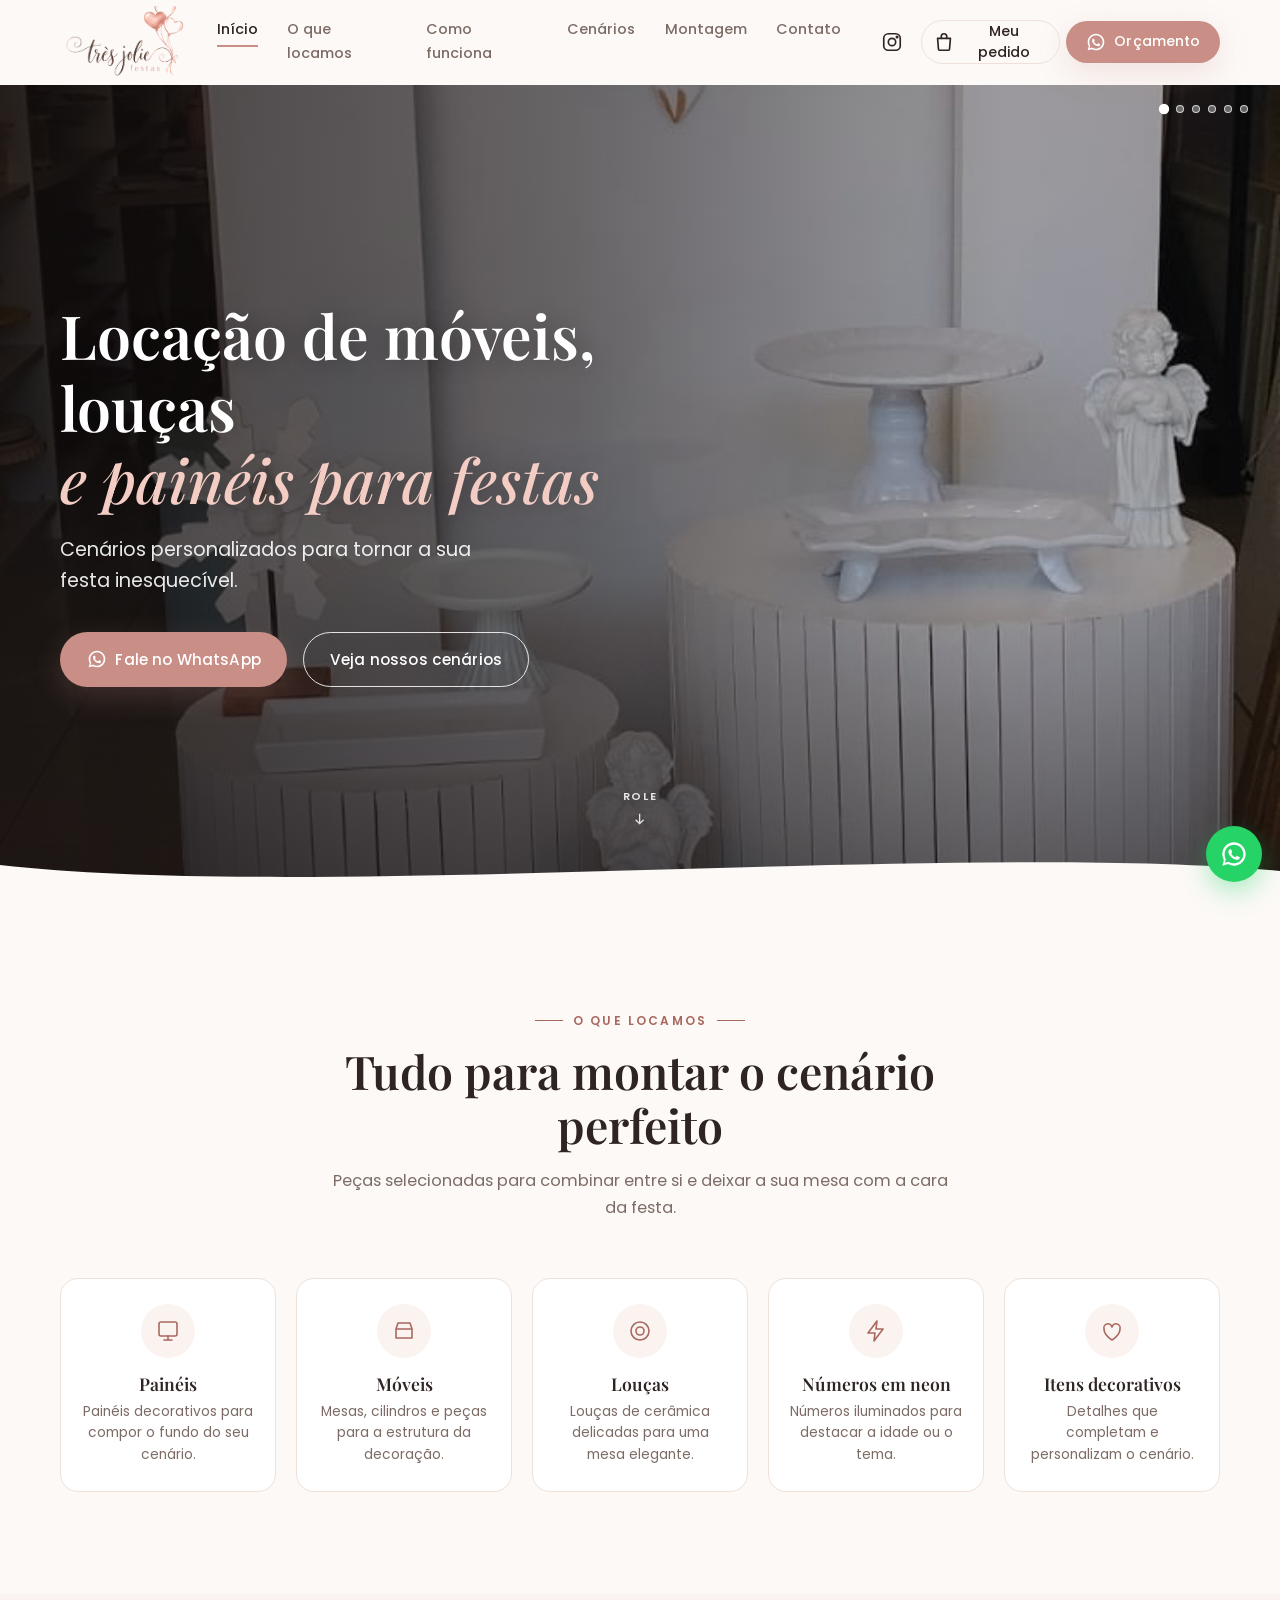
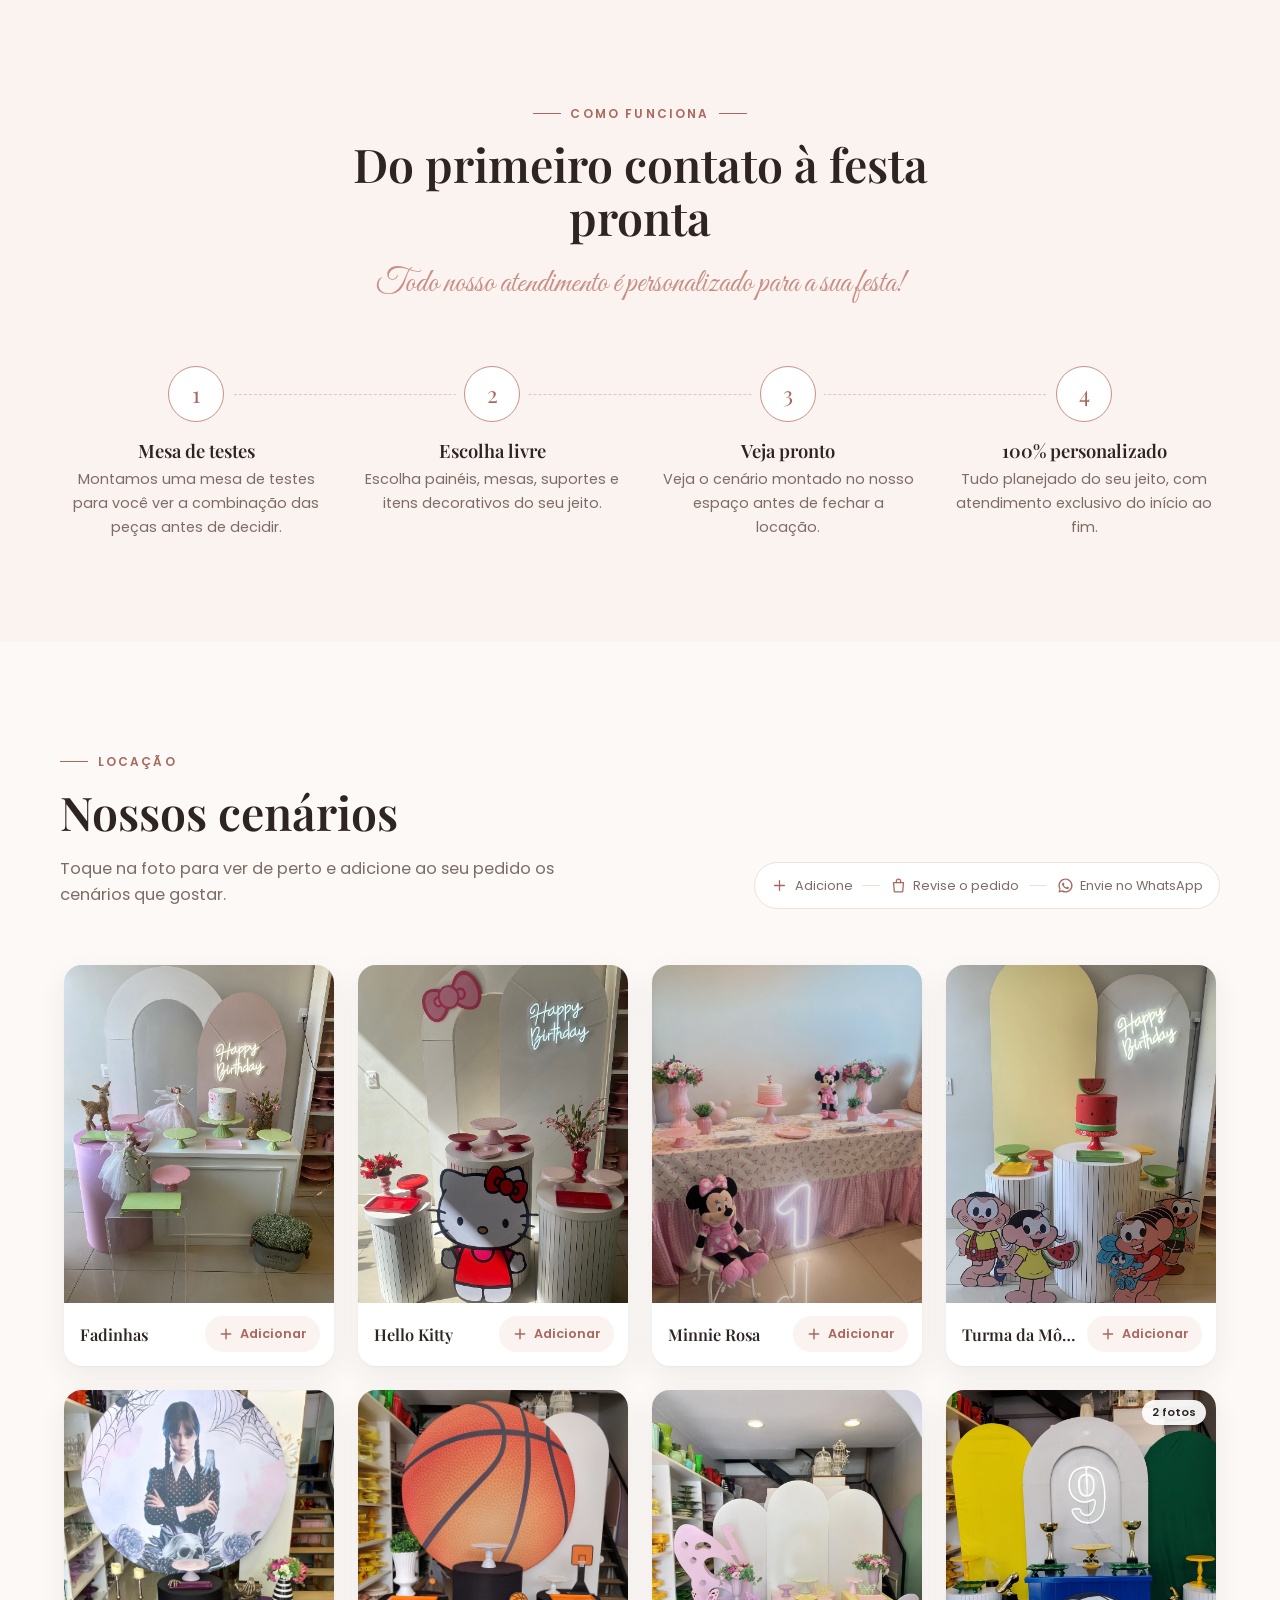
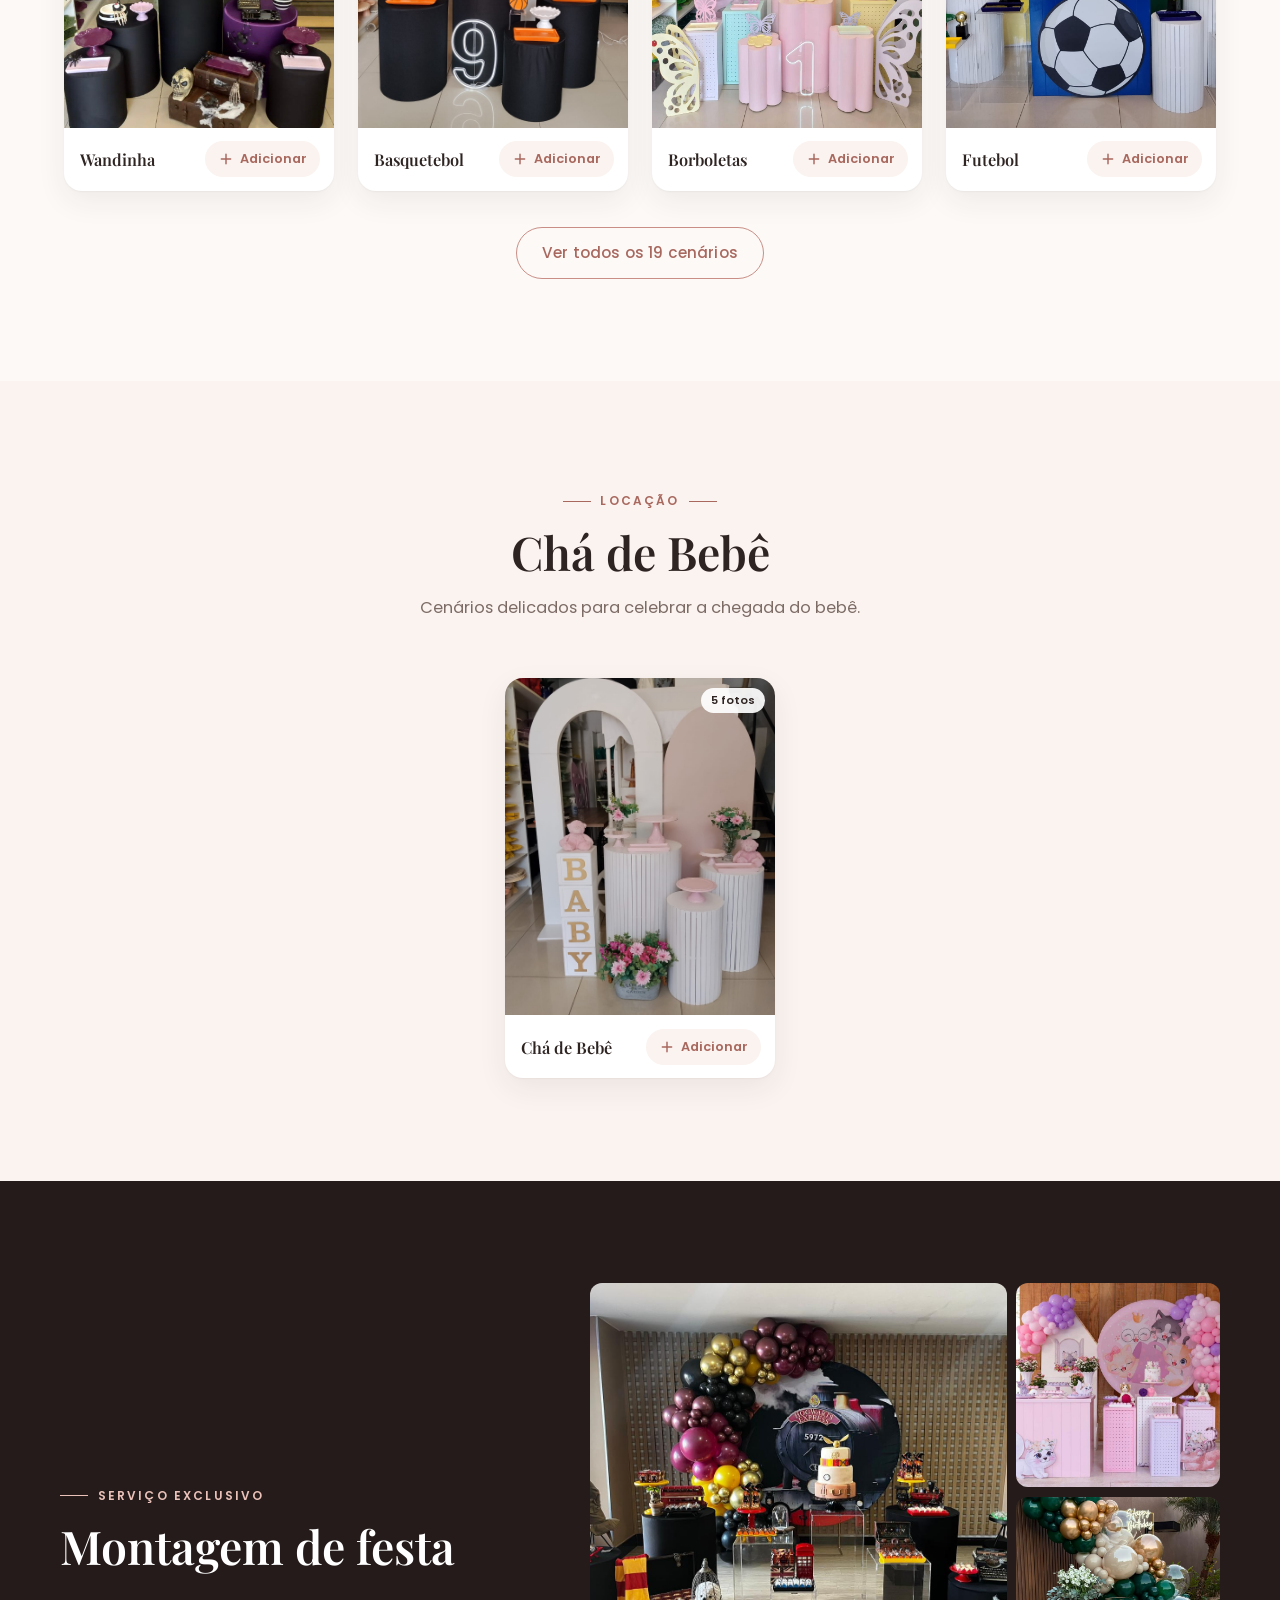
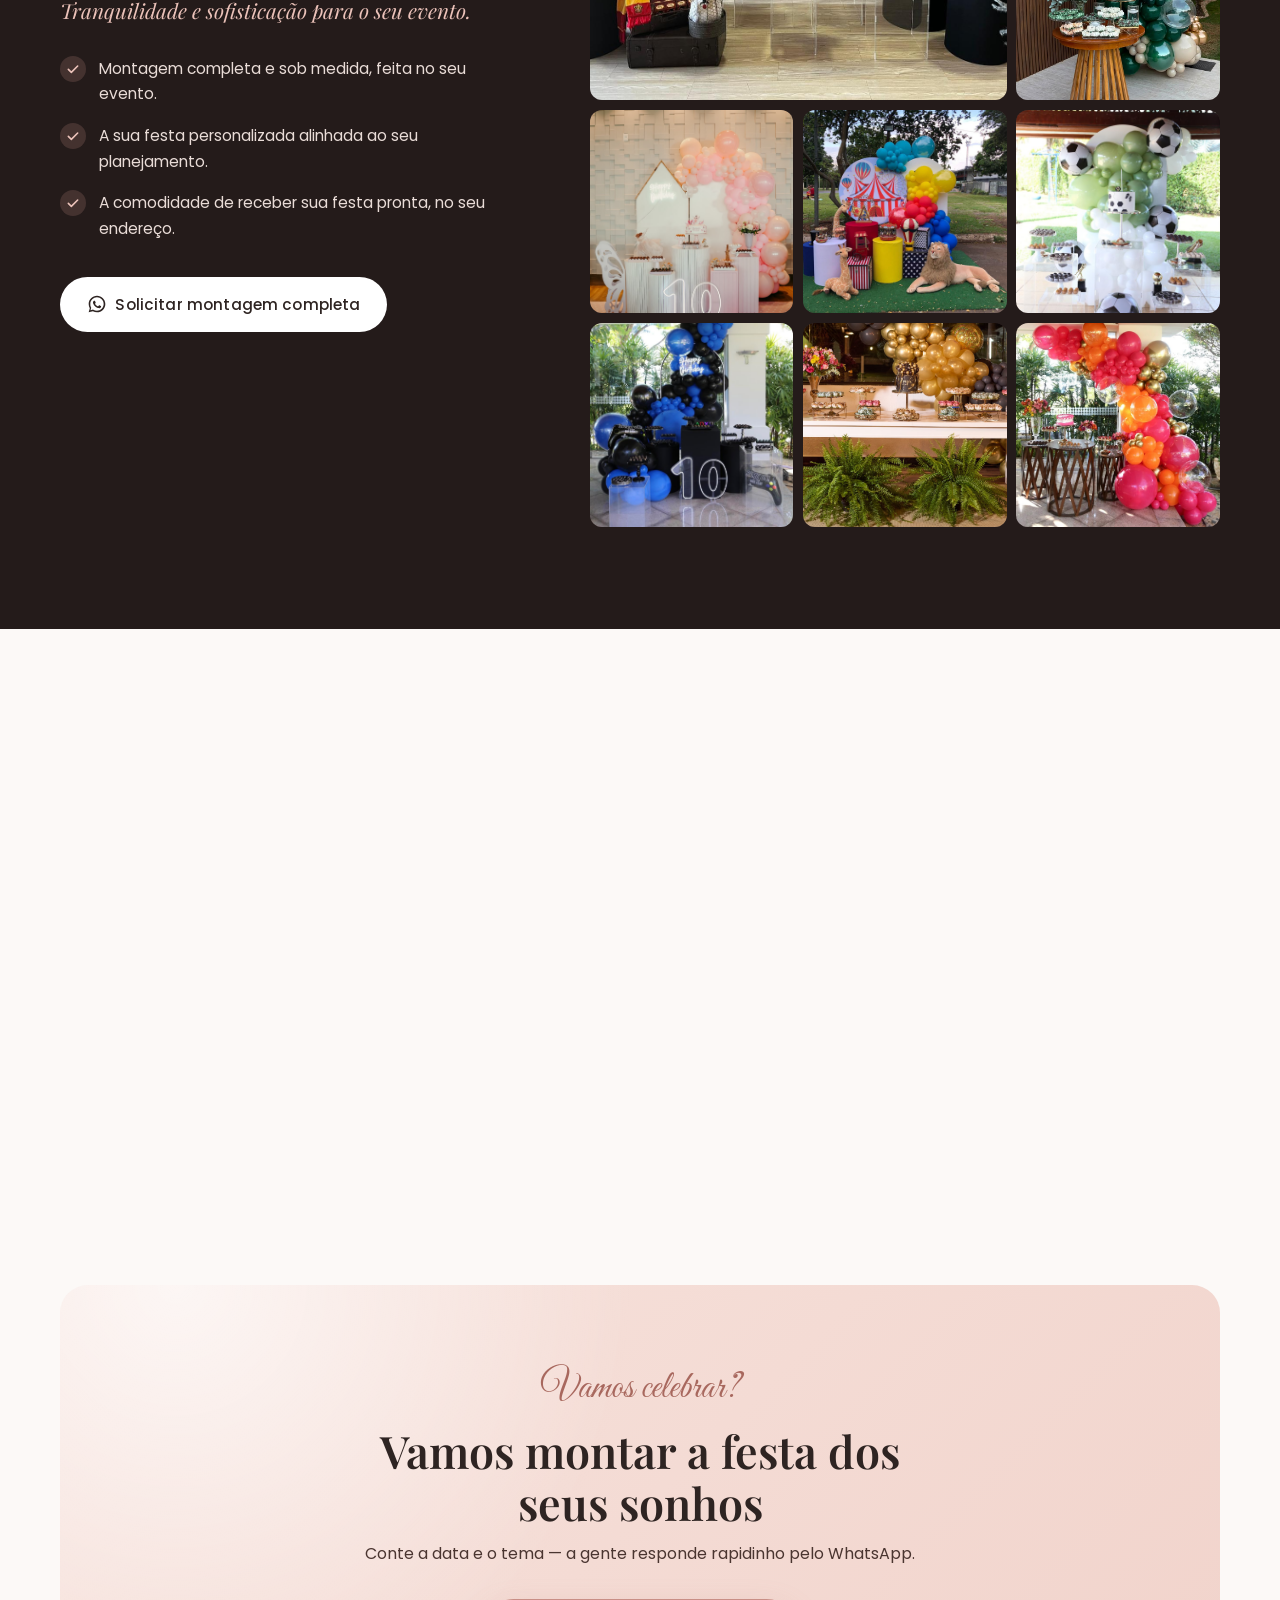
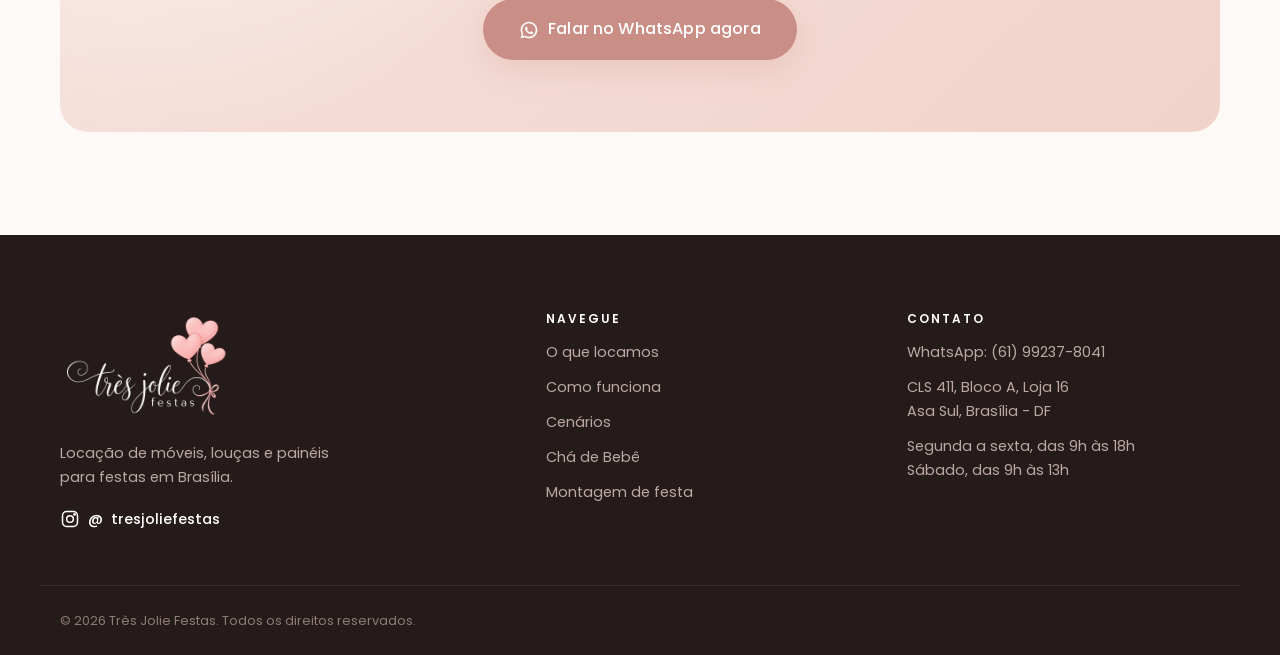
==== commit e4f3647d: "Volta o carrossel antigo e deixa textos, contato e cenários editáveis no site - Topo volta a ter as " ====
--- a/index.html
+++ b/index.html
@@ -97,7 +97,7 @@
     </nav>
 
     <div class="header__actions">
-      <a href="https://instagram.com/tresjoliefestas" target="_blank" rel="noopener" class="header__icon-btn header__instagram" aria-label="Seguir no Instagram">
+      <a href="https://instagram.com/tresjoliefestas" target="_blank" rel="noopener" class="header__icon-btn header__instagram js-instagram" aria-label="Seguir no Instagram">
         <svg class="icon icon--stroke" aria-hidden="true"><use href="#icon-instagram"/></svg>
       </a>
       <button type="button" class="header__icon-btn header__cart" id="cart-float" aria-label="Abrir meu pedido">
@@ -139,57 +139,53 @@
 
   <!-- ===== HERO ===== -->
   <section class="hero" id="inicio">
-    <div class="container hero__inner">
+    <div class="hero__bg" id="hero-carousel" aria-roledescription="carrossel" aria-label="Fotos de cenários">
+      <div class="hero__bg-track" id="hero-carousel-track">
+        <div class="hero__slide">
+          <img class="js-photo" data-src="imagens/imagem%20inicio.jpeg" alt="Cenário elegante em branco com arco decorativo e pedestais" loading="eager">
+        </div>
+        <div class="hero__slide">
+          <img class="js-photo" data-src="imagens/imagem%204.jpeg" alt="Cenário tema fazendinha com painel redondo e cercadinho de madeira" loading="lazy">
+        </div>
+        <div class="hero__slide">
+          <img class="js-photo" data-src="imagens/imagem%205.jpeg" alt="Cenário decorado com painel redondo tema unicórnio" loading="lazy">
+        </div>
+        <div class="hero__slide">
+          <img class="js-photo" data-src="imagens/imagem%206.jpeg" alt="Cenário rosa com laço decorativo e número em neon" loading="lazy">
+        </div>
+        <div class="hero__slide">
+          <img class="js-photo" data-src="imagens/imagem%208.jpeg" alt="Cenário tema Pequena Sereia com painel redondo" loading="lazy">
+        </div>
+        <div class="hero__slide">
+          <img class="js-photo" data-src="imagens/imagem%2010.jpeg" alt="Cenário tema capivara Feliz Aniversário com número em neon" loading="lazy">
+        </div>
+      </div>
+      <div class="hero__overlay" aria-hidden="true"></div>
+    </div>
+
+    <div class="container hero__content-wrap">
       <div class="hero__content">
-        <p class="eyebrow">Asa Sul · Brasília</p>
-        <h1 class="hero__title">Locação de móveis, louças <em>e painéis para festas</em></h1>
-        <p class="hero__subtitle">Cenários personalizados para tornar a sua festa inesquecível — escolha as peças, veja tudo montado no nosso espaço e celebre sem preocupação.</p>
+        <h1 class="hero__title"><span id="cfg-hero-title">Locação de móveis, louças</span><br><em id="cfg-hero-highlight">e painéis para festas</em></h1>
+        <p class="hero__subtitle" id="cfg-hero-subtitle">Cenários personalizados para tornar a sua festa inesquecível.</p>
         <div class="hero__actions">
           <a href="#" class="btn btn--primary js-whatsapp" target="_blank" rel="noopener">
             <svg class="icon" aria-hidden="true"><use href="#icon-whatsapp"/></svg>
             Fale no WhatsApp
           </a>
-          <a href="#cenarios" class="btn btn--ghost">
-            Ver cenários
-            <svg class="icon icon--stroke" aria-hidden="true"><use href="#icon-arrow"/></svg>
-          </a>
-        </div>
-        <ul class="hero__trust">
-          <li><svg class="icon icon--stroke" aria-hidden="true"><use href="#icon-check"/></svg>Atendimento personalizado</li>
-          <li><svg class="icon icon--stroke" aria-hidden="true"><use href="#icon-check"/></svg>Mesa de testes no showroom</li>
-          <li><svg class="icon icon--stroke" aria-hidden="true"><use href="#icon-check"/></svg>Montagem completa</li>
-        </ul>
-      </div>
-
-      <div class="hero__media">
-        <div class="hero__frame" id="hero-carousel" aria-roledescription="carrossel" aria-label="Fotos de cenários">
-          <div class="hero__track" id="hero-carousel-track">
-            <div class="hero__slide">
-              <img class="js-photo" data-src="imagens/imagem%20inicio.jpeg" alt="Cenário elegante em branco com arco decorativo e pedestais" loading="eager">
-            </div>
-            <div class="hero__slide">
-              <img class="js-photo" data-src="imagens/imagem%204.jpeg" alt="Cenário tema fazendinha com painel redondo e cercadinho de madeira" loading="lazy">
-            </div>
-            <div class="hero__slide">
-              <img class="js-photo" data-src="imagens/imagem%205.jpeg" alt="Cenário decorado com painel redondo tema unicórnio" loading="lazy">
-            </div>
-            <div class="hero__slide">
-              <img class="js-photo" data-src="imagens/imagem%206.jpeg" alt="Cenário rosa com laço decorativo e número em neon" loading="lazy">
-            </div>
-            <div class="hero__slide">
-              <img class="js-photo" data-src="imagens/imagem%208.jpeg" alt="Cenário tema Pequena Sereia com painel redondo" loading="lazy">
-            </div>
-            <div class="hero__slide">
-              <img class="js-photo" data-src="imagens/imagem%2010.jpeg" alt="Cenário tema capivara Feliz Aniversário com número em neon" loading="lazy">
-            </div>
-          </div>
-        </div>
-        <div class="hero__carousel-dots" id="hero-carousel-dots"></div>
-        <div class="hero__note" aria-hidden="true">
-          <span class="hero__note-script">Très jolie</span>
-          <span>cada detalhe pensado para você</span>
-        </div>
-      </div>
+          <a href="#cenarios" class="btn btn--outline btn--outline-light">Veja nossos cenários</a>
+        </div>
+      </div>
+    </div>
+
+    <div class="hero__carousel-dots" id="hero-carousel-dots"></div>
+
+    <button class="hero__scroll" id="hero-scroll" aria-label="Rolar para a próxima seção">
+      <span>Role</span>
+      <svg viewBox="0 0 24 24" aria-hidden="true"><path d="M12 4v15M6 13l6 6 6-6"/></svg>
+    </button>
+
+    <div class="wave-divider" aria-hidden="true">
+      <svg viewBox="0 0 1440 100" preserveAspectRatio="none"><path d="M0,40 C360,100 1080,0 1440,50 L1440,100 L0,100 Z"></path></svg>
     </div>
   </section>
 
@@ -202,7 +198,7 @@
         <p class="section__subtitle">Peças selecionadas para combinar entre si e deixar a sua mesa com a cara da festa.</p>
       </div>
 
-      <div class="features">
+      <div class="features" id="cfg-locamos">
         <div class="feature fade-in-up">
           <span class="feature__icon"><svg viewBox="0 0 24 24" aria-hidden="true"><rect x="3" y="3" width="18" height="14" rx="2"/><path d="M8 21h8M12 17v4"/></svg></span>
           <h3 class="feature__title">Painéis</h3>
@@ -241,7 +237,7 @@
         <p class="section__script">Todo nosso atendimento é personalizado para a sua festa!</p>
       </div>
 
-      <ol class="steps">
+      <ol class="steps" id="cfg-steps">
         <li class="step fade-in-up">
           <span class="step__number">1</span>
           <h3 class="step__title">Mesa de testes</h3>
@@ -307,9 +303,9 @@
       <div class="montagem__content fade-in-up">
         <p class="eyebrow eyebrow--light">Serviço exclusivo</p>
         <h2 class="section__title">Montagem de festa</h2>
-        <p class="montagem__quote">Tranquilidade e sofisticação para o seu evento.</p>
-
-        <ul class="montagem__benefits">
+        <p class="montagem__quote" id="cfg-montagem-quote">Tranquilidade e sofisticação para o seu evento.</p>
+
+        <ul class="montagem__benefits" id="cfg-montagem-benefits">
           <li><svg class="icon icon--stroke" aria-hidden="true"><use href="#icon-check"/></svg>Montagem completa e sob medida, feita no seu evento.</li>
           <li><svg class="icon icon--stroke" aria-hidden="true"><use href="#icon-check"/></svg>A sua festa personalizada alinhada ao seu planejamento.</li>
           <li><svg class="icon icon--stroke" aria-hidden="true"><use href="#icon-check"/></svg>A comodidade de receber sua festa pronta, no seu endereço.</li>
@@ -336,23 +332,23 @@
         <ul class="info-list">
           <li>
             <span class="info-list__icon"><svg class="icon icon--stroke" aria-hidden="true"><use href="#icon-pin"/></svg></span>
-            <div><strong>Endereço</strong>CLS 411, Bloco A, Loja 16 — Asa Sul, Brasília - DF<br>CEP 70277-510</div>
+            <div><strong>Endereço</strong><span class="js-address-full">CLS 411, Bloco A, Loja 16 — Asa Sul, Brasília - DF</span><br>CEP <span class="js-cep">70277-510</span></div>
           </li>
           <li>
             <span class="info-list__icon"><svg class="icon icon--stroke" aria-hidden="true"><use href="#icon-clock"/></svg></span>
-            <div><strong>Horário</strong>Segunda a sexta, das 9h às 18h<br>Sábado, das 9h às 13h</div>
+            <div><strong>Horário</strong><span class="js-hours-week">Segunda a sexta, das 9h às 18h</span><br><span class="js-hours-saturday">Sábado, das 9h às 13h</span></div>
           </li>
         </ul>
 
         <div class="espaco__actions">
-          <a href="https://www.google.com/maps/search/?api=1&query=CLS+411+Bloco+A+Loja+16+Asa+Sul+Bras%C3%ADlia+DF" target="_blank" rel="noopener" class="btn btn--primary">Como chegar</a>
+          <a href="https://www.google.com/maps/search/?api=1&query=CLS+411+Bloco+A+Loja+16+Asa+Sul+Bras%C3%ADlia+DF" target="_blank" rel="noopener" class="btn btn--primary js-maps-link">Como chegar</a>
           <a href="#" class="btn btn--ghost js-whatsapp" target="_blank" rel="noopener">Agendar visita</a>
         </div>
       </div>
 
       <div class="espaco__map fade-in-up">
         <iframe
-          src="https://www.google.com/maps?q=CLS+411+Bloco+A+Loja+16+Asa+Sul+Bras%C3%ADlia+DF&output=embed"
+          id="cfg-map" src="https://www.google.com/maps?q=CLS+411+Bloco+A+Loja+16+Asa+Sul+Bras%C3%ADlia+DF&output=embed"
           width="100%" height="100%" style="border:0;" allowfullscreen="" loading="lazy"
           referrerpolicy="no-referrer-when-downgrade"
           title="Mapa de localização da Très Jolie Festas"></iframe>
@@ -383,9 +379,9 @@
     <div class="footer__brand">
       <img src="imagens/logo/logo-final.png" alt="Très Jolie Festas" class="footer__logo" width="240" height="160">
       <p>Locação de móveis, louças e painéis para festas em Brasília.</p>
-      <a href="https://instagram.com/tresjoliefestas" target="_blank" rel="noopener" class="footer__social">
+      <a href="https://instagram.com/tresjoliefestas" target="_blank" rel="noopener" class="footer__social js-instagram">
         <svg class="icon icon--stroke" aria-hidden="true"><use href="#icon-instagram"/></svg>
-        @tresjoliefestas
+        @<span class="js-instagram-handle">tresjoliefestas</span>
       </a>
     </div>
 
@@ -403,9 +399,9 @@
     <div class="footer__col">
       <h3 class="footer__heading">Contato</h3>
       <ul class="footer__links">
-        <li><a href="#" class="js-whatsapp" target="_blank" rel="noopener">WhatsApp: (61) 99237-8041</a></li>
-        <li>CLS 411, Bloco A, Loja 16<br>Asa Sul, Brasília - DF</li>
-        <li>Seg a sex, 9h às 18h<br>Sábado, 9h às 13h</li>
+        <li><a href="#" class="js-whatsapp" target="_blank" rel="noopener">WhatsApp: <span class="js-phone">(61) 99237-8041</span></a></li>
+        <li><span class="js-address-1">CLS 411, Bloco A, Loja 16</span><br><span class="js-address-2">Asa Sul, Brasília - DF</span></li>
+        <li><span class="js-hours-week">Segunda a sexta, das 9h às 18h</span><br><span class="js-hours-saturday">Sábado, das 9h às 13h</span></li>
       </ul>
     </div>
   </div>
--- a/style.css
+++ b/style.css
@@ -348,138 +348,164 @@
 .mobile-menu__overlay.open { opacity: 1; visibility: visible; }
 .header .hamburger { position: relative; z-index: 130; }
 
-/* ---------- Hero ---------- */
+/* ---------- Hero (carrossel de fundo em tela cheia) ---------- */
 .hero {
   position: relative;
-  padding: clamp(2rem, 5vw, 4rem) 0 clamp(3.5rem, 7vw, 6rem);
+  display: flex;
+  align-items: center;
+  height: calc(100dvh - var(--header-height));
+  min-height: 520px;
+  max-height: 860px;
   overflow: hidden;
+  color: var(--color-white);
+}
+
+.hero__bg {
+  position: absolute;
+  inset: 0;
+  z-index: 0;
+}
+
+.hero__bg-track {
+  display: flex;
+  height: 100%;
+  width: 100%;
+  transition: transform 1.1s ease;
+}
+
+.hero__slide {
+  flex: 0 0 100%;
+  height: 100%;
+}
+.hero__slide img {
+  width: 100%;
+  height: 100%;
+  object-fit: cover;
+}
+
+.hero__overlay {
+  position: absolute;
+  inset: 0;
   background:
-    radial-gradient(circle at 85% 20%, rgba(246, 228, 223, 0.9), transparent 45%),
-    var(--color-cream);
-}
-.hero__inner {
-  display: grid;
-  gap: clamp(2.5rem, 5vw, 4rem);
-  align-items: center;
-}
-@media (min-width: 900px) {
-  .hero__inner { grid-template-columns: 1.05fr 0.95fr; }
-}
-
-.hero__content { max-width: 560px; }
+    linear-gradient(90deg, rgba(20,14,13,0.75) 0%, rgba(20,14,13,0.5) 45%, rgba(20,14,13,0.18) 78%),
+    linear-gradient(0deg, rgba(20,14,13,0.5) 0%, rgba(20,14,13,0) 40%);
+}
+
+.hero__content-wrap {
+  position: relative;
+  z-index: 1;
+  width: 100%;
+}
+.hero__content { max-width: 620px; }
+
 .hero__title {
-  font-size: clamp(2.4rem, 4.6vw, 3.6rem);
-  font-weight: 600;
-  line-height: 1.08;
-  letter-spacing: -0.01em;
+  margin-bottom: 1.2rem;
+  font-size: clamp(2.1rem, 6.5vw, 3.8rem);
+  line-height: 1.18;
+  color: var(--color-white);
+  text-shadow: 0 2px 24px rgba(0,0,0,0.3);
 }
 .hero__title em {
-  display: block;
   font-style: italic;
   font-weight: 500;
-  color: var(--color-rose-gold-dark);
-}
+  color: #F3CDC4;
+}
+
 .hero__subtitle {
-  margin-top: 1.4rem;
-  max-width: 480px;
-  font-size: 1.05rem;
-  color: var(--color-muted);
-}
+  max-width: 460px;
+  margin-bottom: 2.2rem;
+  font-size: clamp(1rem, 2.2vw, 1.2rem);
+  color: rgba(255,255,255,0.9);
+}
+
 .hero__actions {
   display: flex;
-  flex-wrap: wrap;
-  gap: 0.75rem;
-  margin-top: 2rem;
-}
-@media (max-width: 479px) {
-  .hero__actions .btn { flex: 1 1 100%; }
-}
-.hero__trust {
-  display: flex;
-  flex-wrap: wrap;
-  gap: 0.6rem 1.4rem;
-  margin-top: 2.2rem;
-  padding-top: 1.6rem;
-  border-top: 1px solid var(--color-beige-frame);
-}
-.hero__trust li {
-  display: flex;
-  align-items: center;
+  flex-direction: column;
+  gap: 1rem;
+}
+.hero__actions .btn { width: 100%; }
+@media (min-width: 768px) {
+  .hero__actions { flex-direction: row; }
+  .hero__actions .btn { width: auto; }
+}
+@media (max-width: 767px) {
+  .hero__content-wrap { text-align: center; }
+  .hero__content { margin: 0 auto; }
+  .hero__subtitle { margin-left: auto; margin-right: auto; }
+  .hero__actions { align-items: center; }
+}
+
+.btn--outline-light {
+  border-color: rgba(255,255,255,0.85);
+  color: var(--color-white);
+}
+.btn--outline-light:hover {
+  background: rgba(255,255,255,0.15);
+  color: var(--color-white);
+  border-color: var(--color-white);
+}
+
+.hero__carousel-dots {
+  position: absolute;
+  z-index: 1;
+  top: 20px;
+  right: clamp(16px, 4vw, 32px);
+  display: flex;
   gap: 0.5rem;
-  font-size: 0.86rem;
-  color: var(--color-charcoal);
-}
-.hero__trust .icon {
-  width: 22px;
-  height: 22px;
-  padding: 4px;
-  border-radius: 50%;
-  background: var(--color-pink-bg-soft);
-  color: var(--color-rose-gold-dark);
-  stroke-width: 2.4;
-}
-
-.hero__media {
-  position: relative;
-  width: 100%;
-  max-width: min(460px, 80vw);
-  margin: 0 auto;
-}
-/* Moldura em arco, como os painéis dos cenários */
-.hero__frame {
-  position: relative;
-  aspect-ratio: 4 / 5;
-  overflow: hidden;
-  border-radius: 999px 999px 28px 28px;
-  background: var(--color-pink-bg-soft);
-  box-shadow: var(--shadow-lg);
-  border: 8px solid var(--color-white);
-}
-.hero__track { position: absolute; inset: 0; }
-.hero__slide {
-  position: absolute;
-  inset: 0;
-  opacity: 0;
-  transition: opacity 1.2s ease;
-}
-.hero__slide.is-active { opacity: 1; }
-.hero__slide img { width: 100%; height: 100%; object-fit: cover; }
-
-.hero__carousel-dots {
-  display: flex;
-  justify-content: center;
-  gap: 0.45rem;
-  margin-top: 1.1rem;
 }
 .hero__carousel-dot {
   width: 8px;
   height: 8px;
-  border-radius: 50px;
-  background: #E3CFC9;
-  transition: width 0.3s ease, background 0.3s ease;
-}
-.hero__carousel-dot.is-active { width: 26px; background: var(--color-rose-gold); }
-
-.hero__note {
-  position: absolute;
-  left: -1.25rem;
-  bottom: 3.5rem;
-  display: none;
+  border-radius: 50%;
+  background: rgba(255,255,255,0.35);
+  border: 1px solid rgba(255,255,255,0.7);
+  transition: background 0.25s ease, transform 0.25s ease;
+}
+.hero__carousel-dot.is-active {
+  background: var(--color-white);
+  transform: scale(1.3);
+}
+
+.hero__scroll {
+  position: absolute;
+  z-index: 1;
+  left: 50%;
+  bottom: 74px;
+  transform: translateX(-50%);
+  display: flex;
   flex-direction: column;
-  padding: 0.9rem 1.25rem;
-  border-radius: var(--radius-md);
-  background: var(--color-white);
-  box-shadow: var(--shadow-card);
-  font-size: 0.78rem;
-  color: var(--color-muted);
-}
-.hero__note-script {
-  font-family: var(--font-script);
-  font-size: 1.7rem;
-  line-height: 1;
-  color: var(--color-rose-gold-dark);
-}
-@media (min-width: 640px) { .hero__note { display: flex; } }
+  align-items: center;
+  gap: 0.4rem;
+  color: rgba(255,255,255,0.85);
+  font-size: 0.7rem;
+  font-weight: 600;
+  letter-spacing: 0.15em;
+  text-transform: uppercase;
+}
+.hero__scroll svg {
+  width: 16px;
+  height: 16px;
+  fill: none;
+  stroke: currentColor;
+  stroke-width: 2;
+  animation: bounce 2s ease-in-out infinite;
+}
+@keyframes bounce {
+  0%, 100% { transform: translateY(0); }
+  50% { transform: translateY(6px); }
+}
+
+/* Onda na base do topo, na cor da seção seguinte */
+.hero .wave-divider {
+  position: absolute;
+  bottom: 0;
+  left: 0;
+  z-index: 1;
+  width: 100%;
+  line-height: 0;
+}
+.wave-divider svg { display: block; width: 100%; height: 60px; }
+.wave-divider svg path { fill: var(--color-cream); }
 
 /* ---------- O que locamos ---------- */
 .features {
@@ -641,10 +667,26 @@
 }
 .gallery-card__media:hover::after,
 .gallery-card__media:focus-visible::after { opacity: 1; }
-.gallery-card__count {
+.gallery-card__badge {
   position: absolute;
   top: 0.65rem;
   left: 0.65rem;
+  z-index: 1;
+  padding: 0.28rem 0.7rem;
+  border-radius: 50px;
+  font-size: 0.68rem;
+  font-weight: 600;
+  letter-spacing: 0.06em;
+  text-transform: uppercase;
+  color: var(--color-white);
+  background: var(--color-rose-gold-dark);
+  box-shadow: 0 4px 12px rgba(46, 36, 34, 0.18);
+}
+.gallery-card__badge--mais-pedido { background: var(--color-cocoa); }
+.gallery-card__count {
+  position: absolute;
+  top: 0.65rem;
+  right: 0.65rem;
   z-index: 1;
   padding: 0.25rem 0.6rem;
   border-radius: 50px;
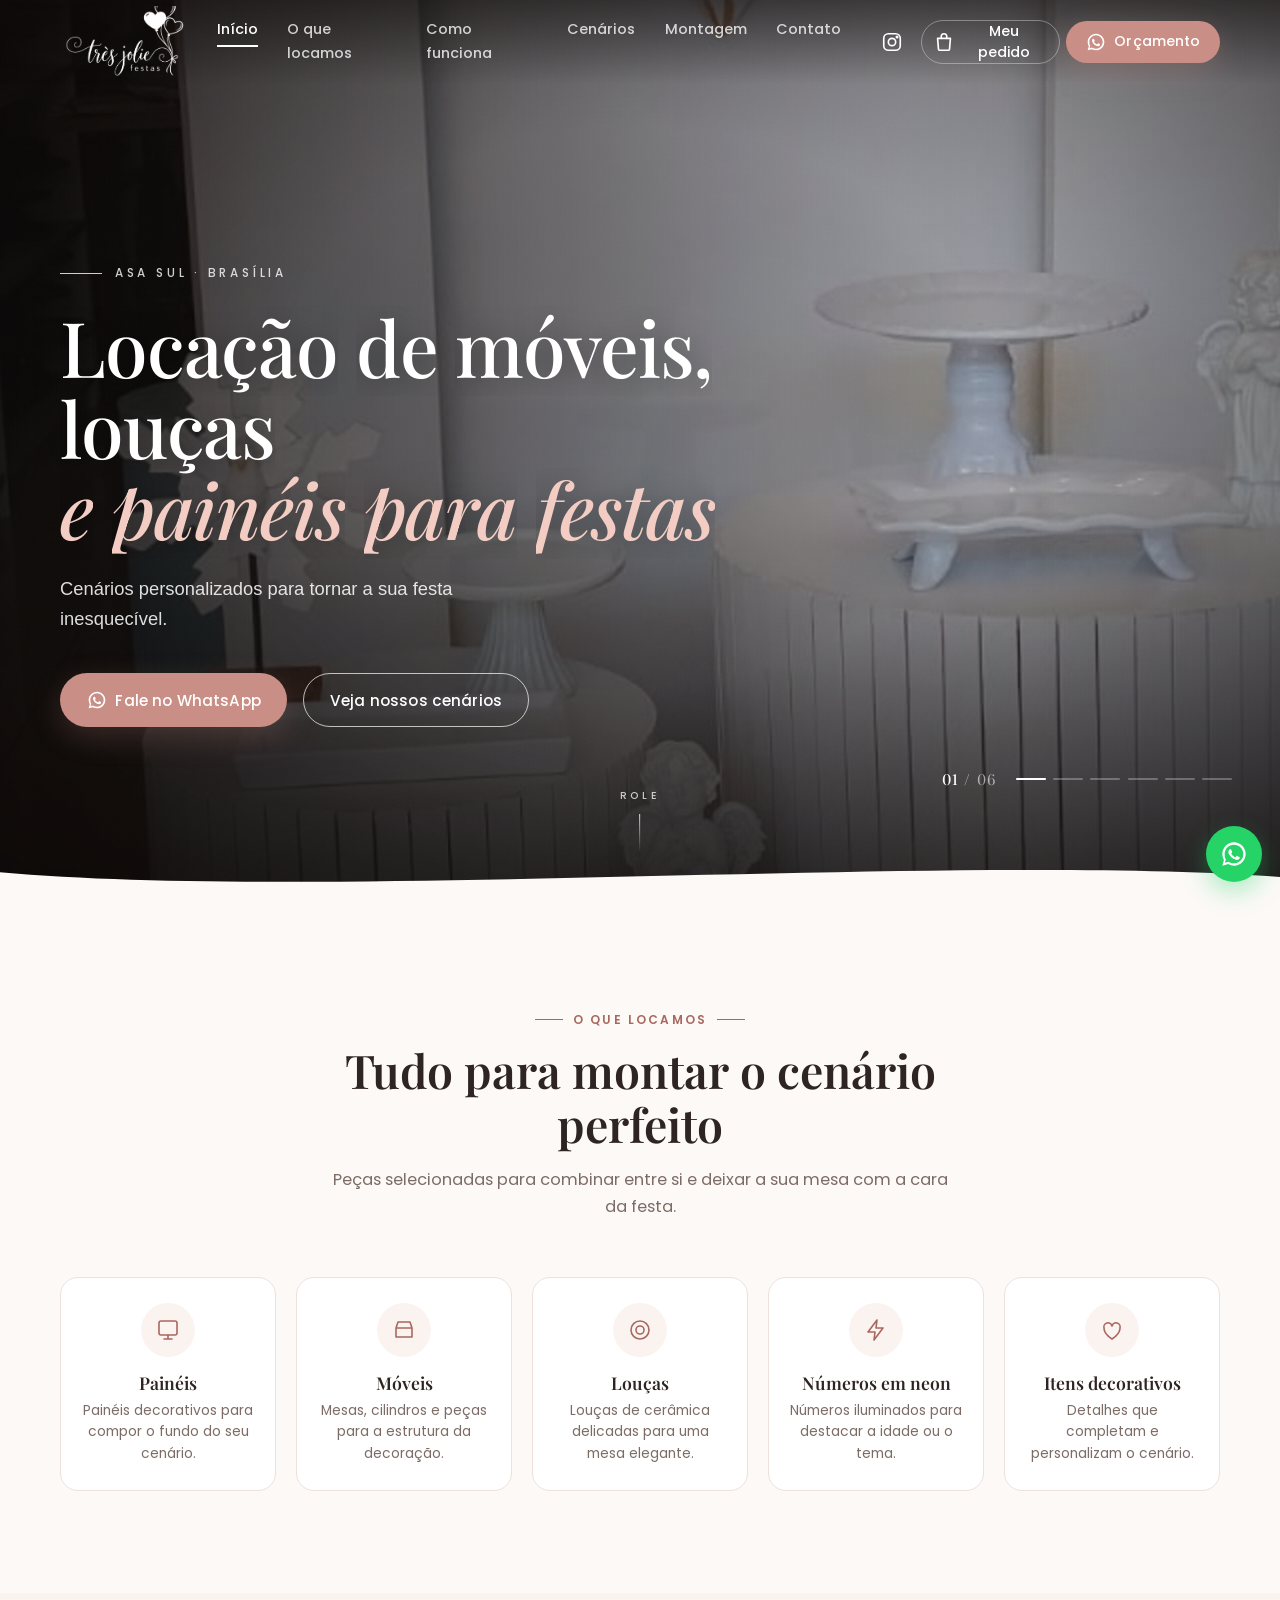
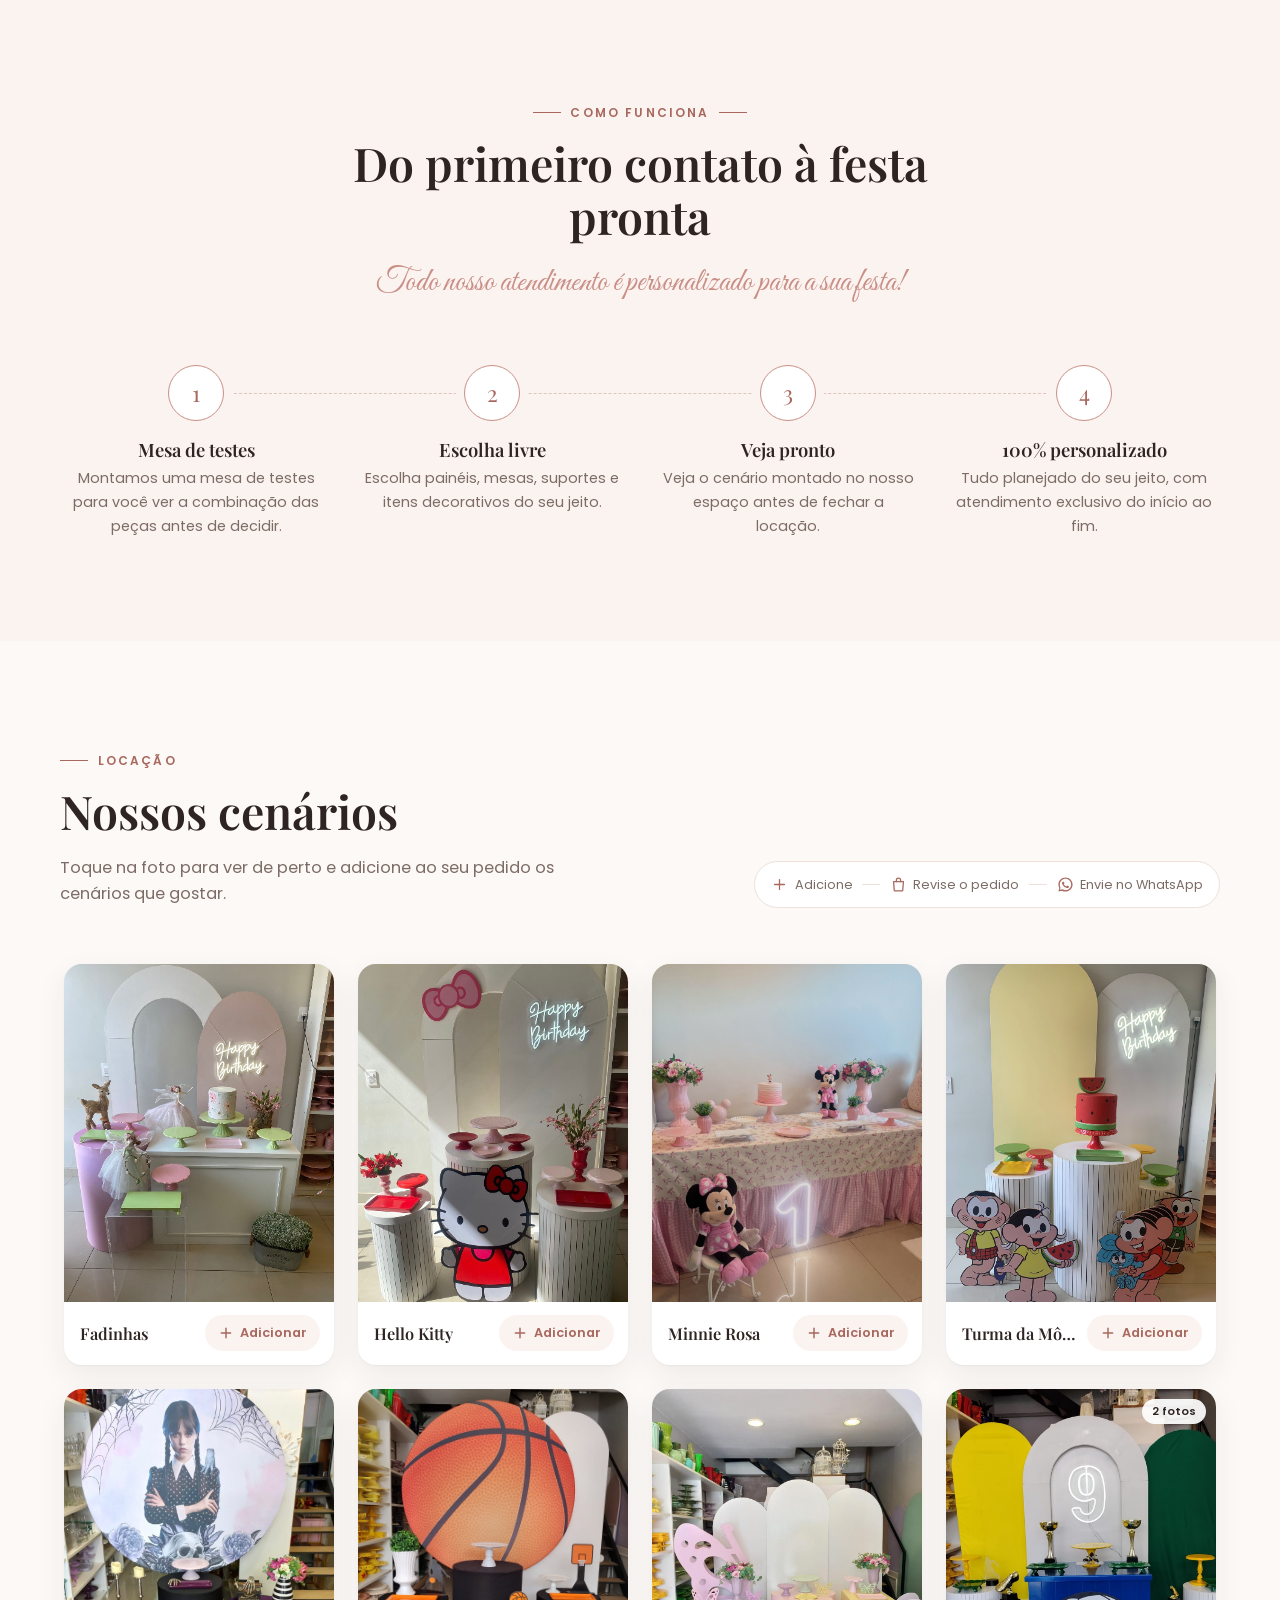
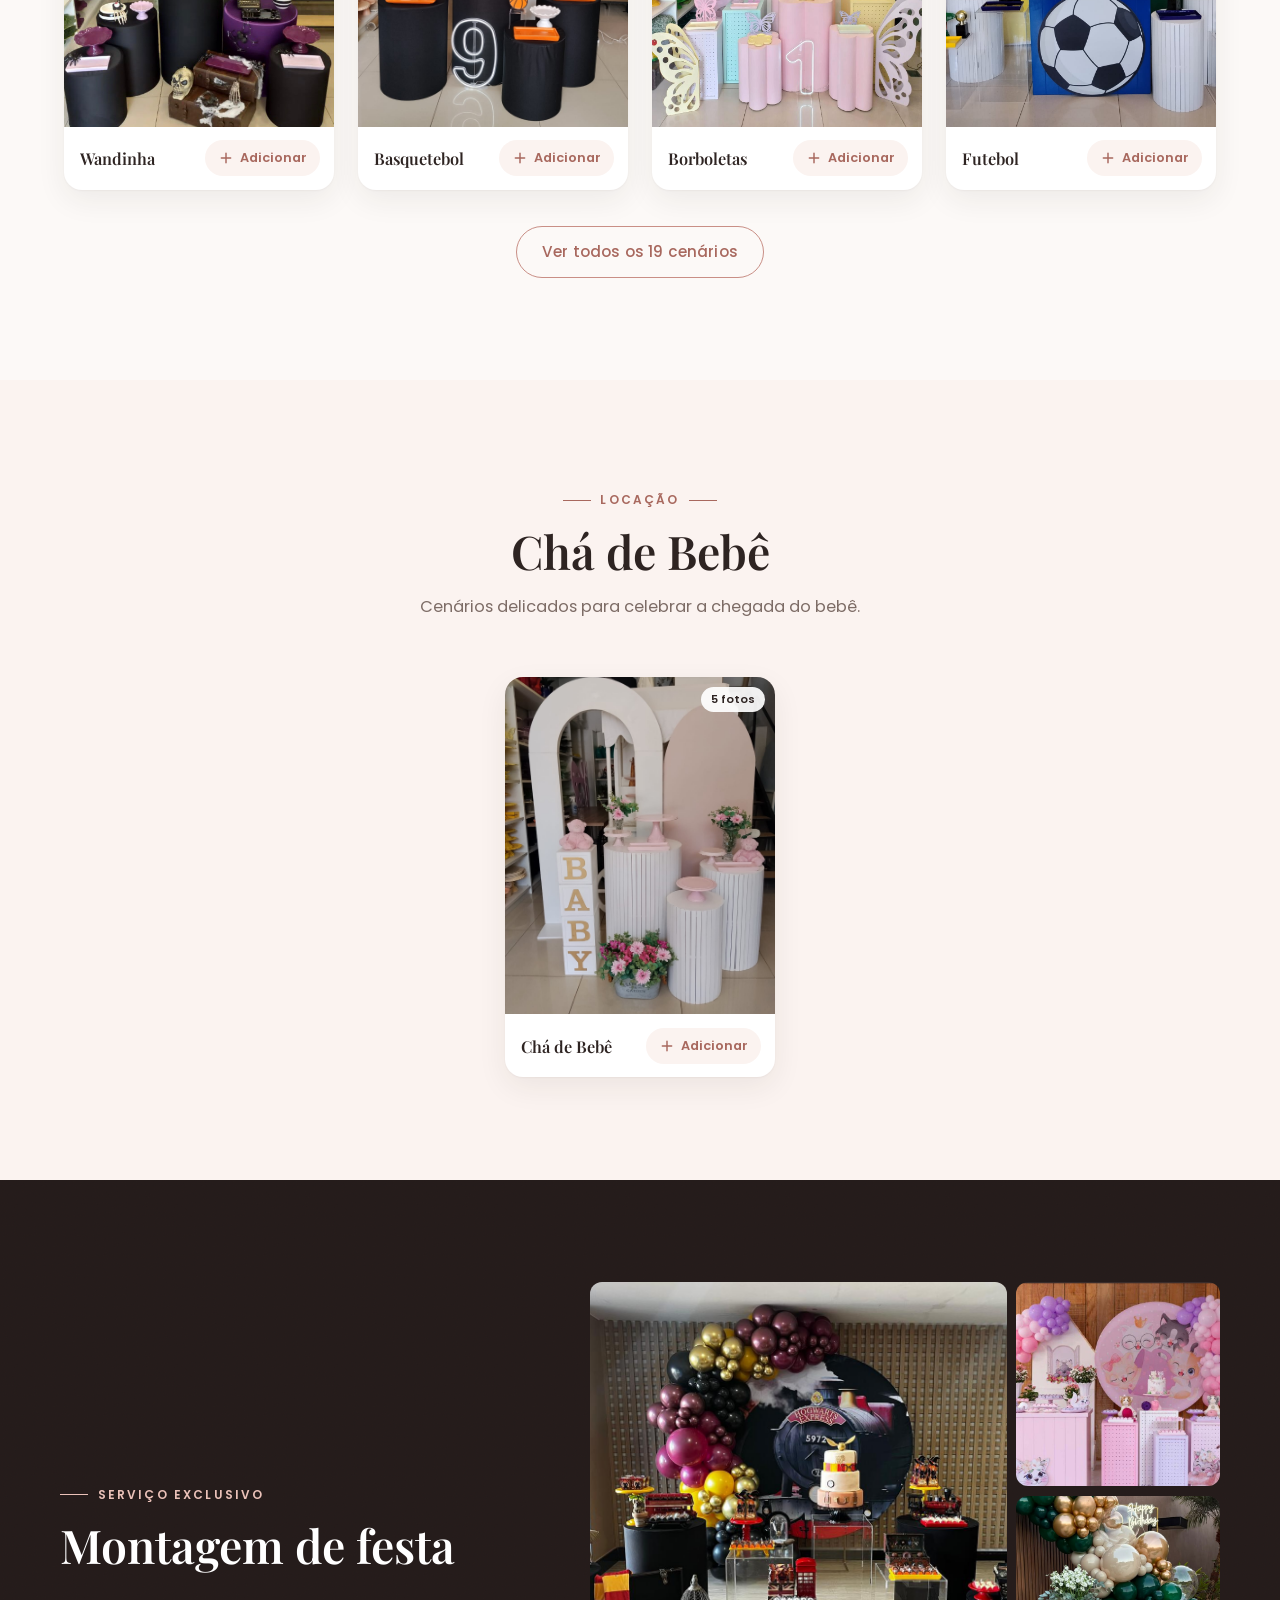
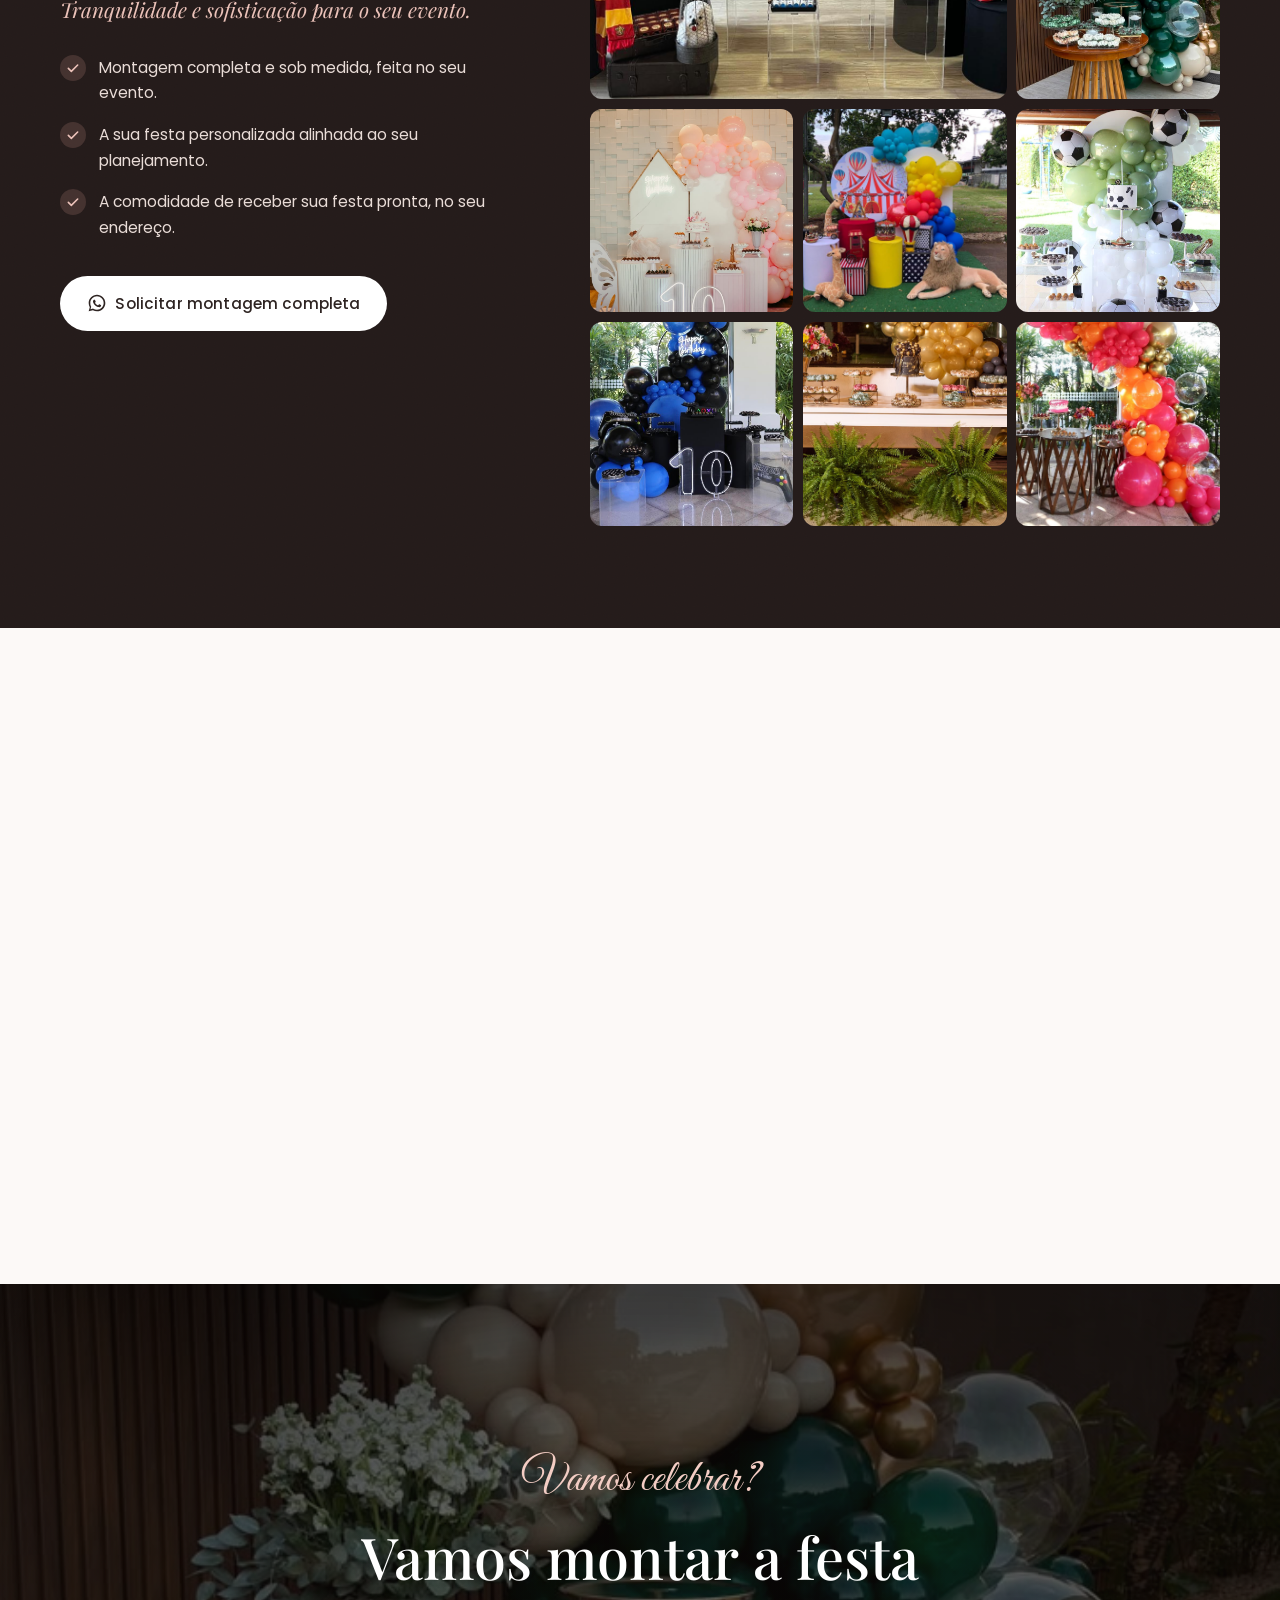
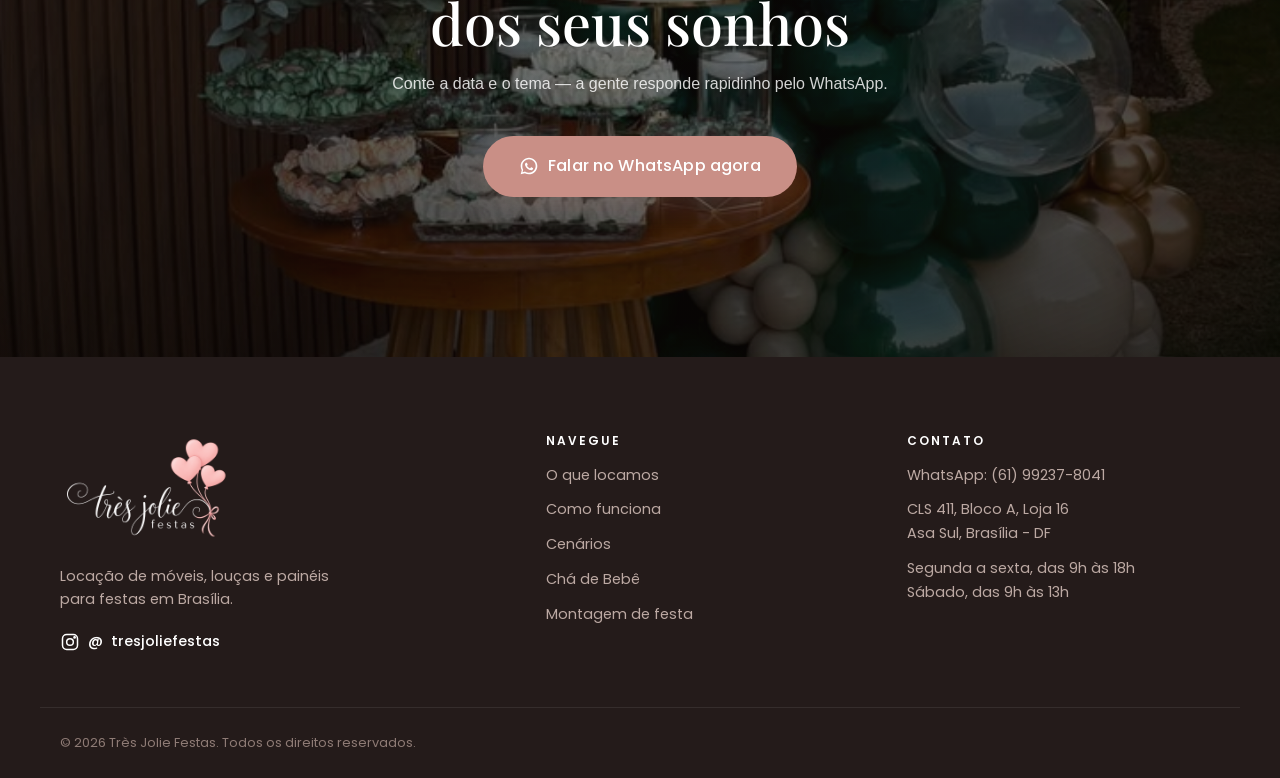
==== commit 0cbc7222: "Deixa o site cinematográfico - Topo em tela cheia com cabeçalho transparente, zoom lento nas fotos, " ====
--- a/index.html
+++ b/index.html
@@ -165,6 +165,7 @@
 
     <div class="container hero__content-wrap">
       <div class="hero__content">
+        <p class="hero__eyebrow">Asa Sul · Brasília</p>
         <h1 class="hero__title"><span id="cfg-hero-title">Locação de móveis, louças</span><br><em id="cfg-hero-highlight">e painéis para festas</em></h1>
         <p class="hero__subtitle" id="cfg-hero-subtitle">Cenários personalizados para tornar a sua festa inesquecível.</p>
         <div class="hero__actions">
@@ -298,7 +299,7 @@
   </section>
 
   <!-- ===== MONTAGEM DE FESTA ===== -->
-  <section class="section montagem" id="montagem">
+  <section class="section montagem film-grain" id="montagem">
     <div class="container montagem__inner">
       <div class="montagem__content fade-in-up">
         <p class="eyebrow eyebrow--light">Serviço exclusivo</p>
@@ -358,6 +359,7 @@
 
   <!-- ===== CTA FINAL ===== -->
   <section class="cta">
+    <div class="cta__bg" data-parallax="0.12" aria-hidden="true"></div>
     <div class="container">
       <div class="cta__card fade-in-up">
         <p class="cta__script">Vamos celebrar?</p>
--- a/style.css
+++ b/style.css
@@ -179,19 +179,33 @@
 }
 
 /* ---------- Header ---------- */
+/* Fixo e transparente sobre as fotos do topo; ganha fundo claro ao rolar */
 .header {
-  position: sticky;
+  position: fixed;
   top: 0;
+  left: 0;
+  right: 0;
   z-index: 100;
   /* sem backdrop-filter: ele prenderia o menu mobile (fixed) dentro do cabeçalho */
+  background: linear-gradient(180deg, rgba(14, 10, 9, 0.55), rgba(14, 10, 9, 0));
+  transition: background 0.5s ease, box-shadow 0.5s ease;
+}
+.header.scrolled {
   background: rgba(252, 249, 247, 0.97);
-  border-bottom: 1px solid transparent;
-  transition: border-color 0.2s ease, box-shadow 0.2s ease;
-}
-.header.scrolled {
-  border-bottom-color: var(--color-beige-frame);
-  box-shadow: 0 6px 24px rgba(46, 36, 34, 0.05);
-}
+  box-shadow: 0 1px 0 var(--color-beige-frame), 0 6px 24px rgba(46, 36, 34, 0.05);
+}
+.header:not(.scrolled) .header__logo img { filter: brightness(0) invert(1); }
+.header:not(.scrolled) .nav__link { color: rgba(255, 255, 255, 0.78); }
+.header:not(.scrolled) .nav__link:hover,
+.header:not(.scrolled) .nav__link.active { color: var(--color-white); }
+.header:not(.scrolled) .nav__link::after { background: var(--color-white); }
+.header:not(.scrolled) .header__icon-btn { color: var(--color-white); }
+.header:not(.scrolled) .header__icon-btn:hover { background: rgba(255, 255, 255, 0.14); }
+.header:not(.scrolled) .header__cart { border-color: rgba(255, 255, 255, 0.35); }
+.header:not(.scrolled) .cart-float__badge { border-color: transparent; }
+.header:not(.scrolled) .hamburger span { background: var(--color-white); }
+.header .hamburger[aria-expanded="true"] span { background: var(--color-charcoal); }
+.header__logo img { transition: filter 0.5s ease; }
 
 .header__inner {
   display: flex;
@@ -348,62 +362,114 @@
 .mobile-menu__overlay.open { opacity: 1; visibility: visible; }
 .header .hamburger { position: relative; z-index: 130; }
 
-/* ---------- Hero (carrossel de fundo em tela cheia) ---------- */
+/* ---------- Hero (carrossel de cinema em tela cheia) ---------- */
 .hero {
   position: relative;
   display: flex;
   align-items: center;
-  height: calc(100dvh - var(--header-height));
-  min-height: 520px;
-  max-height: 860px;
+  height: 100vh;
+  height: 100dvh;
+  min-height: 600px;
   overflow: hidden;
   color: var(--color-white);
+  background: #120d0c;
 }
 
 .hero__bg {
   position: absolute;
   inset: 0;
   z-index: 0;
-}
-
-.hero__bg-track {
-  display: flex;
-  height: 100%;
-  width: 100%;
-  transition: transform 1.1s ease;
-}
+  will-change: transform;
+}
+
+/* As fotos ficam empilhadas; a ativa aparece dissolvendo por cima da anterior */
+.hero__bg-track { position: absolute; inset: 0; }
 
 .hero__slide {
-  flex: 0 0 100%;
-  height: 100%;
-}
+  position: absolute;
+  inset: 0;
+  overflow: hidden;
+  opacity: 0;
+  transition: opacity 1.8s ease;
+}
+.hero__slide.is-active { opacity: 1; z-index: 1; }
+.hero__slide.is-leaving { z-index: 0; }
+
 .hero__slide img {
   width: 100%;
   height: 100%;
   object-fit: cover;
-}
-
+  transform: scale(1.04);
+  transform-origin: var(--origin, 50% 50%);
+}
+/* Zoom lento, como em documentário (continua durante a dissolvência de saída) */
+.hero__slide.is-active img,
+.hero__slide.is-leaving img { animation: hero-kenburns 9s ease-out forwards; }
+.hero__slide:nth-child(4n + 1) { --origin: 30% 40%; }
+.hero__slide:nth-child(4n + 2) { --origin: 70% 35%; }
+.hero__slide:nth-child(4n + 3) { --origin: 50% 70%; }
+.hero__slide:nth-child(4n + 4) { --origin: 25% 65%; }
+@keyframes hero-kenburns {
+  from { transform: scale(1.04); }
+  to { transform: scale(1.16); }
+}
+
+/* Escurecido para o texto, vinheta nas bordas e granulado de filme */
 .hero__overlay {
   position: absolute;
   inset: 0;
+  z-index: 2;
   background:
-    linear-gradient(90deg, rgba(20,14,13,0.75) 0%, rgba(20,14,13,0.5) 45%, rgba(20,14,13,0.18) 78%),
-    linear-gradient(0deg, rgba(20,14,13,0.5) 0%, rgba(20,14,13,0) 40%);
+    radial-gradient(ellipse at 50% 45%, rgba(0, 0, 0, 0) 40%, rgba(8, 5, 4, 0.55) 100%),
+    linear-gradient(90deg, rgba(14, 10, 9, 0.78) 0%, rgba(14, 10, 9, 0.45) 45%, rgba(14, 10, 9, 0.12) 80%),
+    linear-gradient(0deg, rgba(14, 10, 9, 0.7) 0%, rgba(14, 10, 9, 0) 45%);
+}
+.hero__overlay::after,
+.film-grain::after {
+  content: "";
+  position: absolute;
+  inset: 0;
+  pointer-events: none;
+  opacity: 0.09;
+  mix-blend-mode: overlay;
+  background-image: url("data:image/svg+xml,%3Csvg xmlns='http://www.w3.org/2000/svg' width='160' height='160'%3E%3Cfilter id='n'%3E%3CfeTurbulence type='fractalNoise' baseFrequency='0.9' numOctaves='2' stitchTiles='stitch'/%3E%3C/filter%3E%3Crect width='100%25' height='100%25' filter='url(%23n)'/%3E%3C/svg%3E");
 }
 
 .hero__content-wrap {
   position: relative;
-  z-index: 1;
+  z-index: 3;
   width: 100%;
-}
-.hero__content { max-width: 620px; }
+  padding-top: var(--header-height);
+  will-change: transform, opacity;
+}
+.hero__content { max-width: 680px; }
+
+.hero__eyebrow {
+  display: inline-flex;
+  align-items: center;
+  gap: 0.8rem;
+  margin-bottom: 1.4rem;
+  font-size: 0.74rem;
+  font-weight: 500;
+  letter-spacing: 0.32em;
+  text-transform: uppercase;
+  color: rgba(255, 255, 255, 0.8);
+}
+.hero__eyebrow::before {
+  content: "";
+  width: 42px;
+  height: 1px;
+  background: currentColor;
+}
 
 .hero__title {
-  margin-bottom: 1.2rem;
-  font-size: clamp(2.1rem, 6.5vw, 3.8rem);
-  line-height: 1.18;
+  margin-bottom: 1.5rem;
+  font-size: clamp(2.4rem, 6.4vw, 4.8rem);
+  font-weight: 500;
+  line-height: 1.06;
+  letter-spacing: -0.015em;
   color: var(--color-white);
-  text-shadow: 0 2px 24px rgba(0,0,0,0.3);
+  text-shadow: 0 2px 30px rgba(0, 0, 0, 0.35);
 }
 .hero__title em {
   font-style: italic;
@@ -412,10 +478,11 @@
 }
 
 .hero__subtitle {
-  max-width: 460px;
-  margin-bottom: 2.2rem;
-  font-size: clamp(1rem, 2.2vw, 1.2rem);
-  color: rgba(255,255,255,0.9);
+  max-width: 470px;
+  margin-bottom: 2.4rem;
+  font-size: clamp(1rem, 2vw, 1.15rem);
+  font-weight: 300;
+  color: rgba(255, 255, 255, 0.86);
 }
 
 .hero__actions {
@@ -433,78 +500,122 @@
   .hero__content { margin: 0 auto; }
   .hero__subtitle { margin-left: auto; margin-right: auto; }
   .hero__actions { align-items: center; }
+  .hero__eyebrow { justify-content: center; }
 }
 
 .btn--outline-light {
-  border-color: rgba(255,255,255,0.85);
+  border-color: rgba(255, 255, 255, 0.7);
   color: var(--color-white);
+  backdrop-filter: blur(4px);
 }
 .btn--outline-light:hover {
-  background: rgba(255,255,255,0.15);
+  background: rgba(255, 255, 255, 0.14);
   color: var(--color-white);
   border-color: var(--color-white);
 }
 
+/* Entrada do topo: subtítulo e botões aparecem depois do título */
+.hero__eyebrow,
+.hero__subtitle,
+.hero__actions {
+  opacity: 0;
+  transform: translateY(14px);
+  transition: opacity 1.1s ease, transform 1.1s cubic-bezier(0.2, 0.7, 0.1, 1);
+}
+.hero.is-ready .hero__eyebrow { opacity: 1; transform: none; transition-delay: 0.1s; }
+.hero.is-ready .hero__subtitle { opacity: 1; transform: none; transition-delay: 0.9s; }
+.hero.is-ready .hero__actions { opacity: 1; transform: none; transition-delay: 1.15s; }
+
+/* Contador "01 / 06" e linhas de progresso no lugar das bolinhas */
 .hero__carousel-dots {
   position: absolute;
-  z-index: 1;
-  top: 20px;
-  right: clamp(16px, 4vw, 32px);
-  display: flex;
-  gap: 0.5rem;
-}
+  z-index: 3;
+  right: clamp(20px, 4vw, 48px);
+  bottom: clamp(84px, 12vh, 120px);
+  display: flex;
+  align-items: center;
+  gap: 0.45rem;
+}
+.hero__counter {
+  margin-right: 0.8rem;
+  font-family: var(--font-title);
+  font-size: 0.95rem;
+  letter-spacing: 0.08em;
+  color: rgba(255, 255, 255, 0.6);
+  font-variant-numeric: lining-nums tabular-nums;
+}
+.hero__counter strong { font-weight: 500; color: var(--color-white); }
 .hero__carousel-dot {
-  width: 8px;
-  height: 8px;
-  border-radius: 50%;
-  background: rgba(255,255,255,0.35);
-  border: 1px solid rgba(255,255,255,0.7);
-  transition: background 0.25s ease, transform 0.25s ease;
-}
-.hero__carousel-dot.is-active {
-  background: var(--color-white);
-  transform: scale(1.3);
+  position: relative;
+  width: 30px;
+  height: 14px;
+  background: none;
+  border: none;
+}
+.hero__carousel-dot::before,
+.hero__carousel-dot::after {
+  content: "";
+  position: absolute;
+  left: 0;
+  top: 50%;
+  height: 2px;
+  margin-top: -1px;
+  border-radius: 2px;
+}
+.hero__carousel-dot::before { right: 0; background: rgba(255, 255, 255, 0.28); }
+.hero__carousel-dot::after { width: 0; background: var(--color-white); }
+.hero__carousel-dot.is-active::after { animation: hero-progress var(--slide-duration, 6.5s) linear forwards; }
+.hero__carousel-dot.is-past::after { width: 100%; }
+.hero.is-paused .hero__carousel-dot.is-active::after { animation-play-state: paused; }
+@keyframes hero-progress { to { width: 100%; } }
+@media (max-width: 767px) {
+  .hero__carousel-dots { left: 0; right: 0; justify-content: center; bottom: 96px; }
+  .hero__carousel-dot { width: 22px; }
 }
 
 .hero__scroll {
   position: absolute;
-  z-index: 1;
+  z-index: 3;
   left: 50%;
-  bottom: 74px;
+  bottom: 48px;
   transform: translateX(-50%);
   display: flex;
   flex-direction: column;
   align-items: center;
-  gap: 0.4rem;
-  color: rgba(255,255,255,0.85);
-  font-size: 0.7rem;
-  font-weight: 600;
-  letter-spacing: 0.15em;
+  gap: 0.6rem;
+  color: rgba(255, 255, 255, 0.75);
+  font-size: 0.66rem;
+  font-weight: 500;
+  letter-spacing: 0.3em;
   text-transform: uppercase;
 }
-.hero__scroll svg {
-  width: 16px;
-  height: 16px;
-  fill: none;
-  stroke: currentColor;
-  stroke-width: 2;
-  animation: bounce 2s ease-in-out infinite;
-}
-@keyframes bounce {
-  0%, 100% { transform: translateY(0); }
-  50% { transform: translateY(6px); }
-}
+/* Uma linha fina que "escorre" para baixo, convidando a rolar */
+.hero__scroll svg { display: none; }
+.hero__scroll::after {
+  content: "";
+  width: 1px;
+  height: 38px;
+  background: linear-gradient(180deg, rgba(255, 255, 255, 0.85), rgba(255, 255, 255, 0));
+  transform-origin: top;
+  animation: hero-scroll-line 2.4s ease-in-out infinite;
+}
+@keyframes hero-scroll-line {
+  0% { transform: scaleY(0); opacity: 0; }
+  30% { opacity: 1; }
+  100% { transform: scaleY(1); opacity: 0; }
+}
+@media (max-width: 767px) { .hero__scroll { bottom: 28px; } }
 
 /* Onda na base do topo, na cor da seção seguinte */
 .hero .wave-divider {
   position: absolute;
-  bottom: 0;
+  bottom: -1px;
   left: 0;
-  z-index: 1;
+  z-index: 4;
   width: 100%;
   line-height: 0;
 }
-.wave-divider svg { display: block; width: 100%; height: 60px; }
+.wave-divider svg { display: block; width: 100%; height: 48px; }
 .wave-divider svg path { fill: var(--color-cream); }
 
 /* ---------- O que locamos ---------- */
@@ -850,29 +961,44 @@
 }
 .espaco__map iframe { display: block; width: 100%; height: 100%; min-height: 324px; }
 
-/* ---------- CTA final ---------- */
-.cta { padding: 0 0 var(--space-section); }
-.cta__card {
+/* ---------- CTA final (cartaz de cinema: foto escura em tela cheia) ---------- */
+.cta {
   position: relative;
   overflow: hidden;
-  padding: clamp(2.75rem, 7vw, 4.5rem) 1.5rem;
+  padding: clamp(6rem, 14vw, 10rem) 0;
   text-align: center;
-  border-radius: var(--radius-lg);
+  color: var(--color-white);
+  background: #120d0c;
+}
+.cta__bg {
+  position: absolute;
+  inset: -12% 0;
+  background: url("imagens/imagem%203.jpeg") center / cover no-repeat;
+  will-change: transform;
+}
+.cta::before {
+  content: "";
+  position: absolute;
+  inset: 0;
+  z-index: 1;
   background:
-    radial-gradient(circle at 10% 0%, rgba(255, 255, 255, 0.7), transparent 40%),
-    linear-gradient(135deg, #F7E3DD 0%, #F1D3CB 100%);
-}
+    radial-gradient(ellipse at 50% 50%, rgba(14, 10, 9, 0.55) 0%, rgba(8, 5, 4, 0.85) 100%);
+}
+.cta .container { position: relative; z-index: 2; }
+.cta__card { max-width: 720px; margin: 0 auto; }
 .cta__script {
   font-family: var(--font-script);
-  font-size: clamp(1.8rem, 4vw, 2.4rem);
-  color: var(--color-rose-gold-dark);
+  font-size: clamp(2rem, 4.5vw, 2.8rem);
+  color: #F3CDC4;
 }
 .cta__title {
-  max-width: 620px;
-  margin: 0.3rem auto 0.8rem;
-  font-size: clamp(1.9rem, 4.2vw, 2.8rem);
-}
-.cta__text { margin-bottom: 2rem; color: var(--color-cocoa); }
+  max-width: 640px;
+  margin: 0.3rem auto 1rem;
+  font-size: clamp(2.2rem, 5vw, 3.6rem);
+  font-weight: 500;
+  color: var(--color-white);
+}
+.cta__text { margin-bottom: 2.4rem; font-weight: 300; color: rgba(255, 255, 255, 0.82); }
 
 /* ---------- Rodapé ---------- */
 .footer {
@@ -939,9 +1065,39 @@
 }
 .whatsapp-float .icon { width: 28px; height: 28px; }
 
-/* ---------- Animações de entrada (suaves) ---------- */
-.fade-in-up { opacity: 0; transition: opacity 0.7s ease; }
-.fade-in-up.is-visible { opacity: 1; }
+/* ---------- Animações de entrada (suaves, de cinema) ---------- */
+.fade-in-up {
+  opacity: 0;
+  transform: translateY(28px);
+  filter: blur(6px);
+  transition: opacity 1.1s ease, transform 1.1s cubic-bezier(0.2, 0.7, 0.1, 1), filter 1.1s ease;
+}
+.fade-in-up.is-visible { opacity: 1; transform: none; filter: none; }
+
+/* Títulos surgem palavra por palavra, subindo de dentro de uma máscara */
+.word {
+  display: inline-block;
+  overflow: hidden;
+  vertical-align: bottom;
+  padding-bottom: 0.12em;
+  margin-bottom: -0.12em;
+}
+.word__inner {
+  display: inline-block;
+  transform: translateY(110%);
+  transition: transform 1.1s cubic-bezier(0.2, 0.7, 0.1, 1);
+  transition-delay: calc(var(--i, 0) * 70ms + 0.1s);
+}
+.is-visible .word__inner,
+.hero.is-ready .word__inner { transform: none; }
+
+/* As fotos dos cards "assentam" devagar quando aparecem */
+.gallery-card .gallery-card__media img { transform: scale(1.08); transition: transform 1.6s cubic-bezier(0.2, 0.7, 0.1, 1); }
+.gallery-card.is-visible .gallery-card__media img { transform: none; }
+
+/* Fotos com leve profundidade ao rolar (o JS ajusta --parallax) */
+.montagem__item img { transform: translateY(var(--parallax, 0)) scale(1.12); }
+
 
 /* ---------- Placeholder de imagem ---------- */
 .img-placeholder {
@@ -1171,5 +1327,12 @@
 @media (prefers-reduced-motion: reduce) {
   html { scroll-behavior: auto; }
   *, *::before, *::after { transition-duration: 0.01ms !important; animation-duration: 0.01ms !important; }
-  .fade-in-up { opacity: 1; }
-}
+  .fade-in-up { opacity: 1; transform: none; filter: none; }
+  .word__inner, .gallery-card .gallery-card__media img { transform: none; }
+  .hero__eyebrow, .hero__subtitle, .hero__actions { opacity: 1; transform: none; }
+  .hero__slide img { animation: none !important; }
+}
+
+/* Granulado de filme em seções escuras */
+.film-grain { position: relative; }
+.film-grain > .container { position: relative; z-index: 1; }
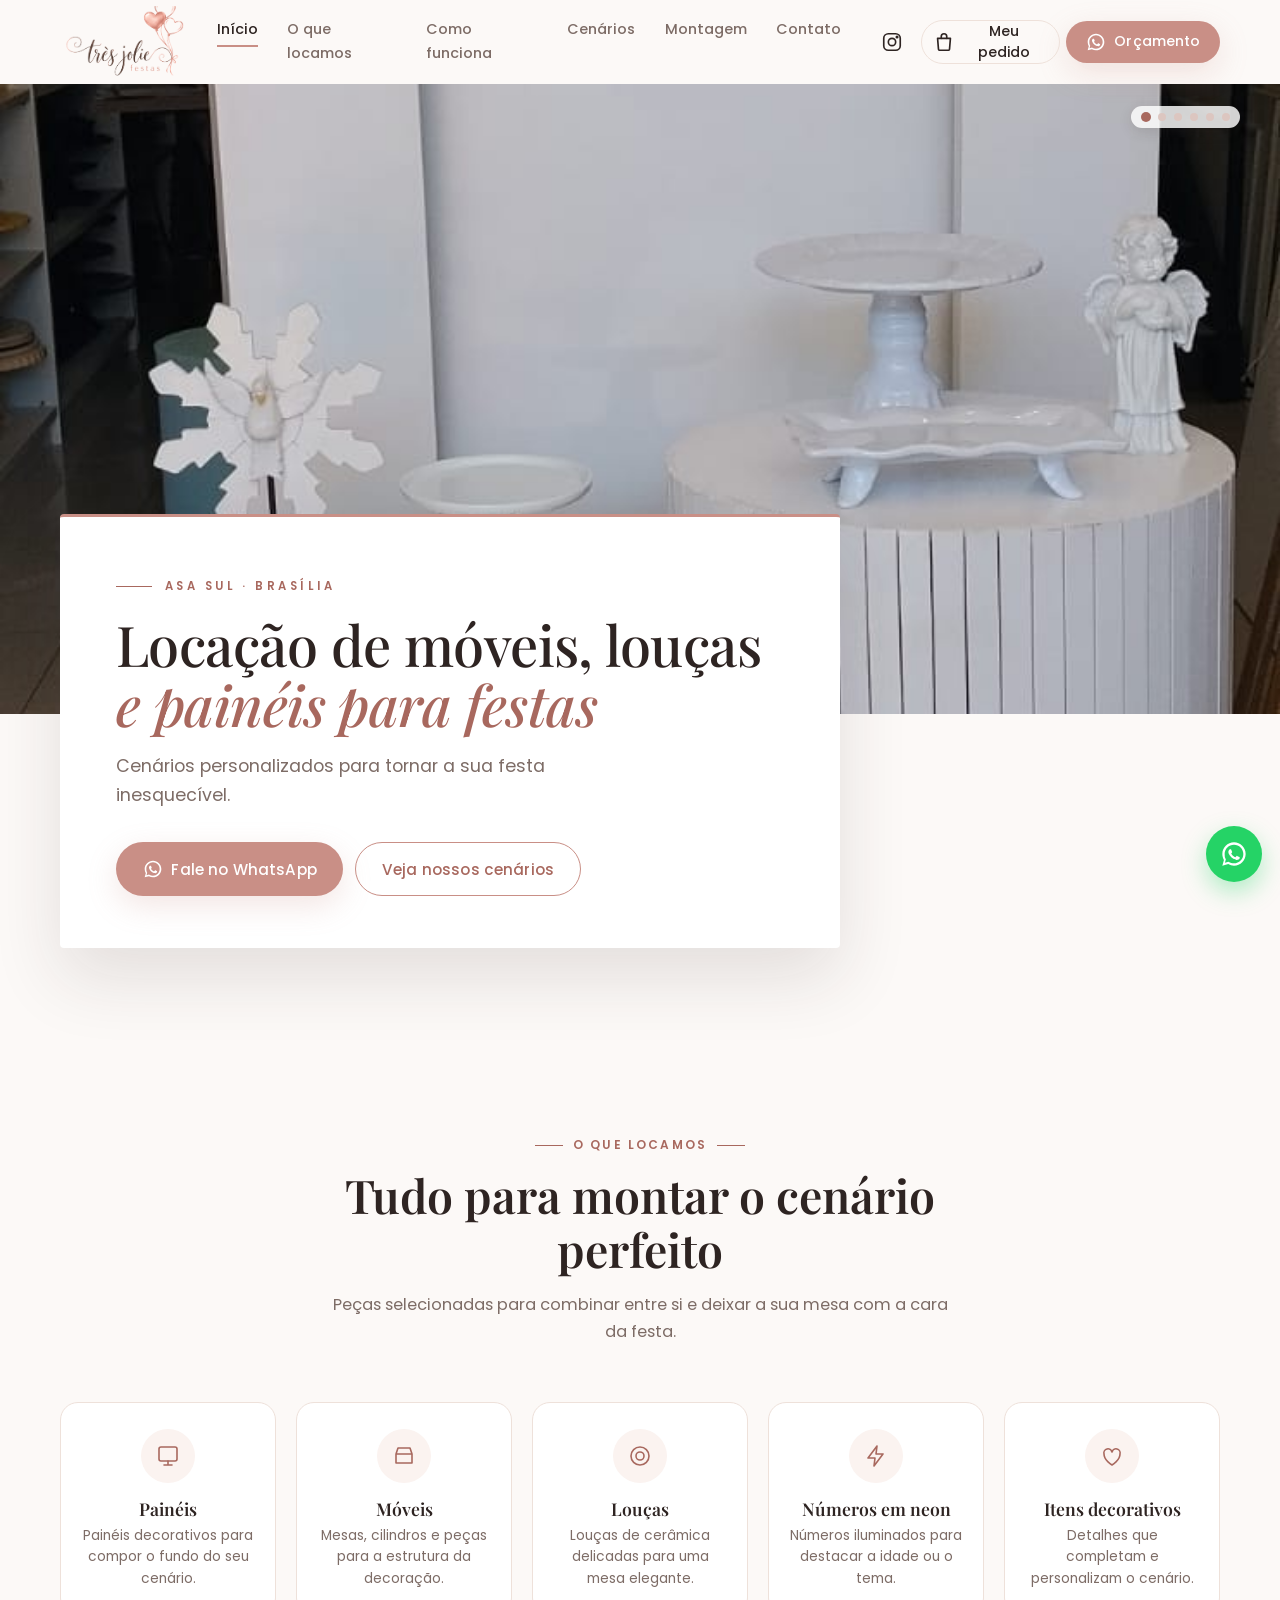
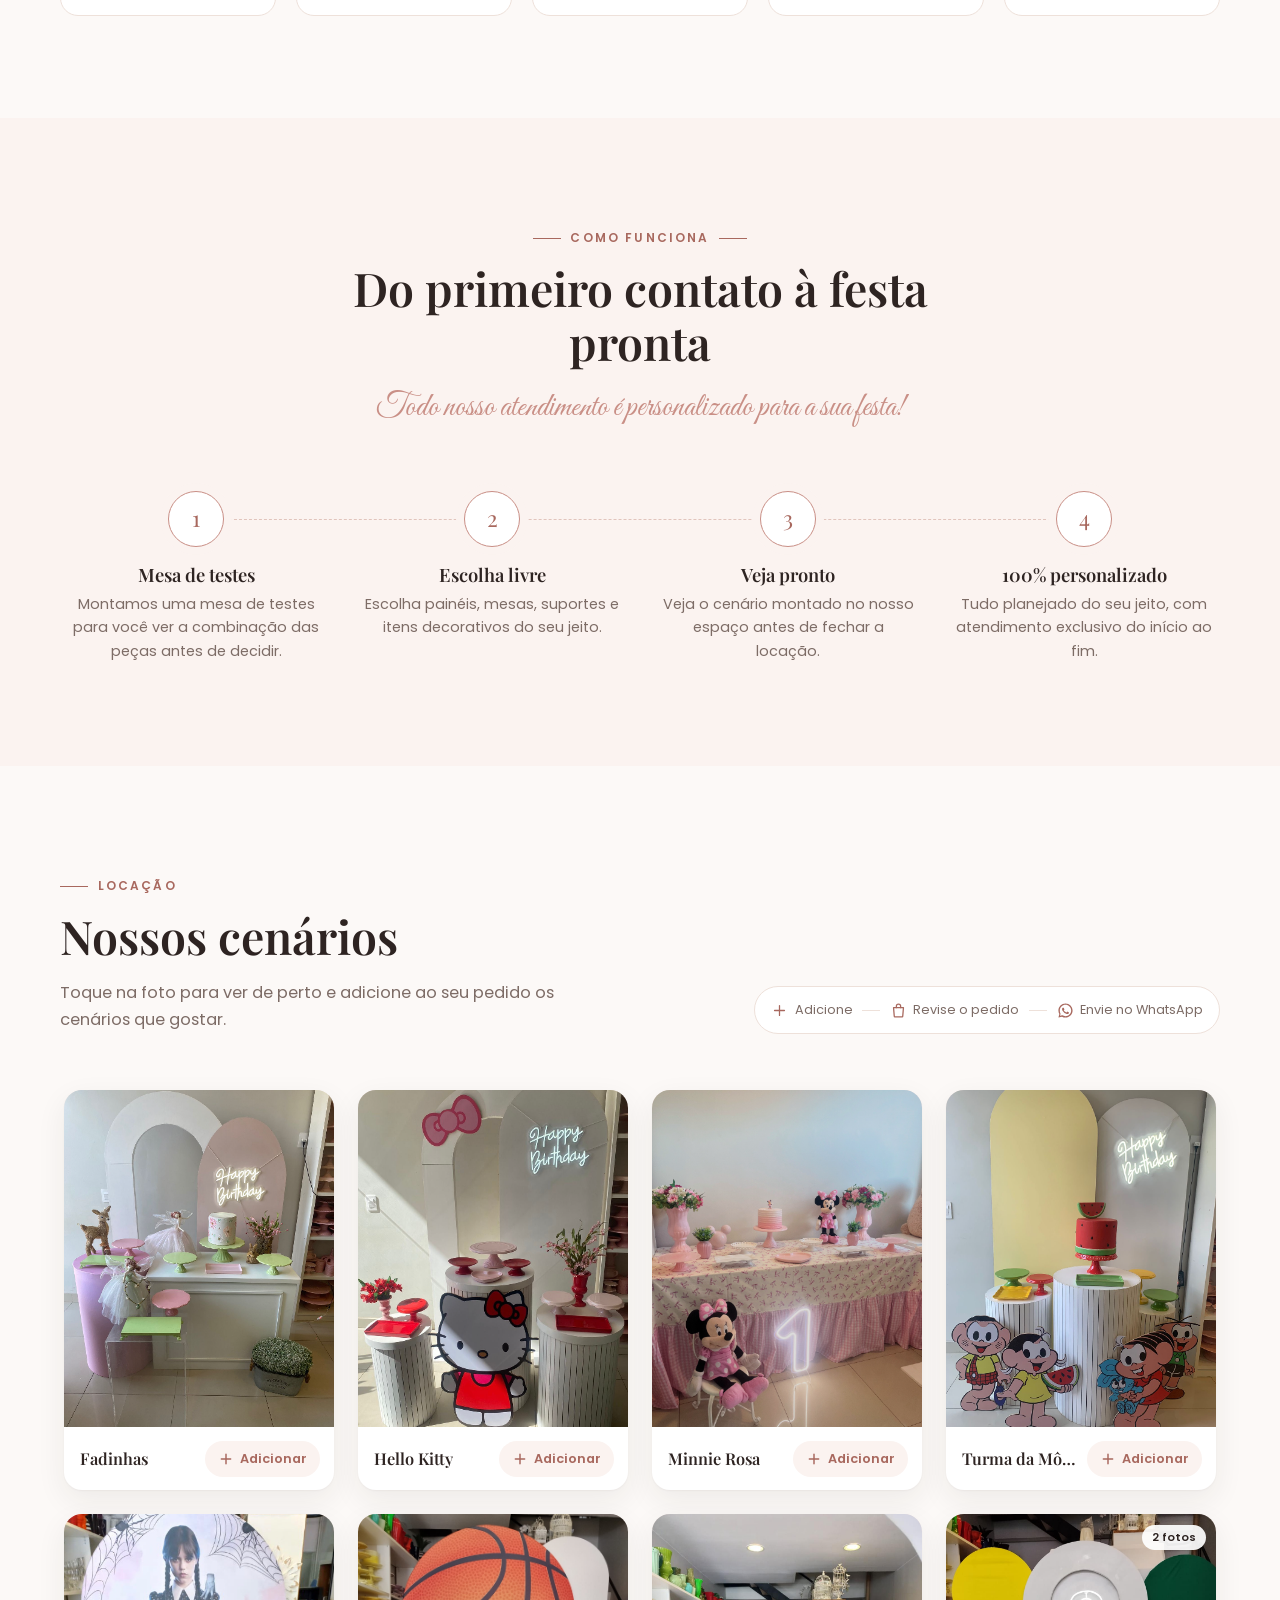
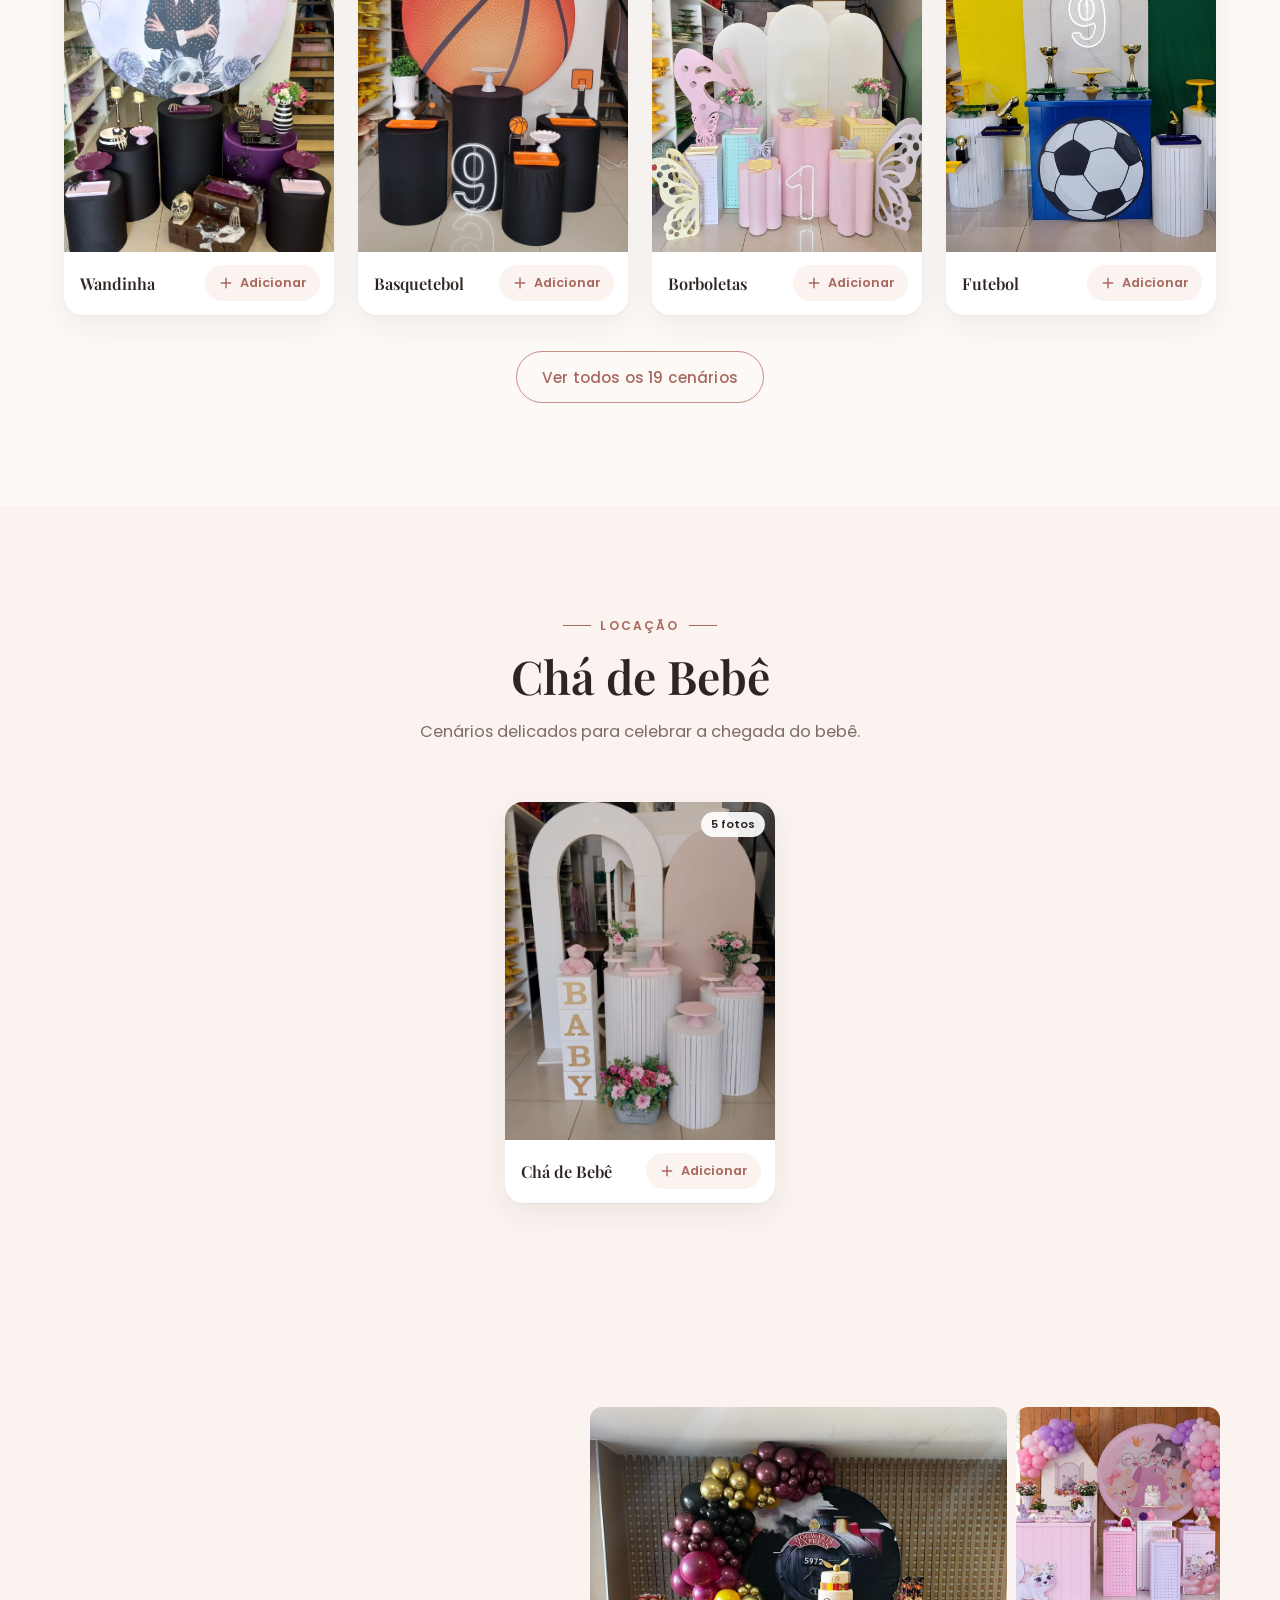
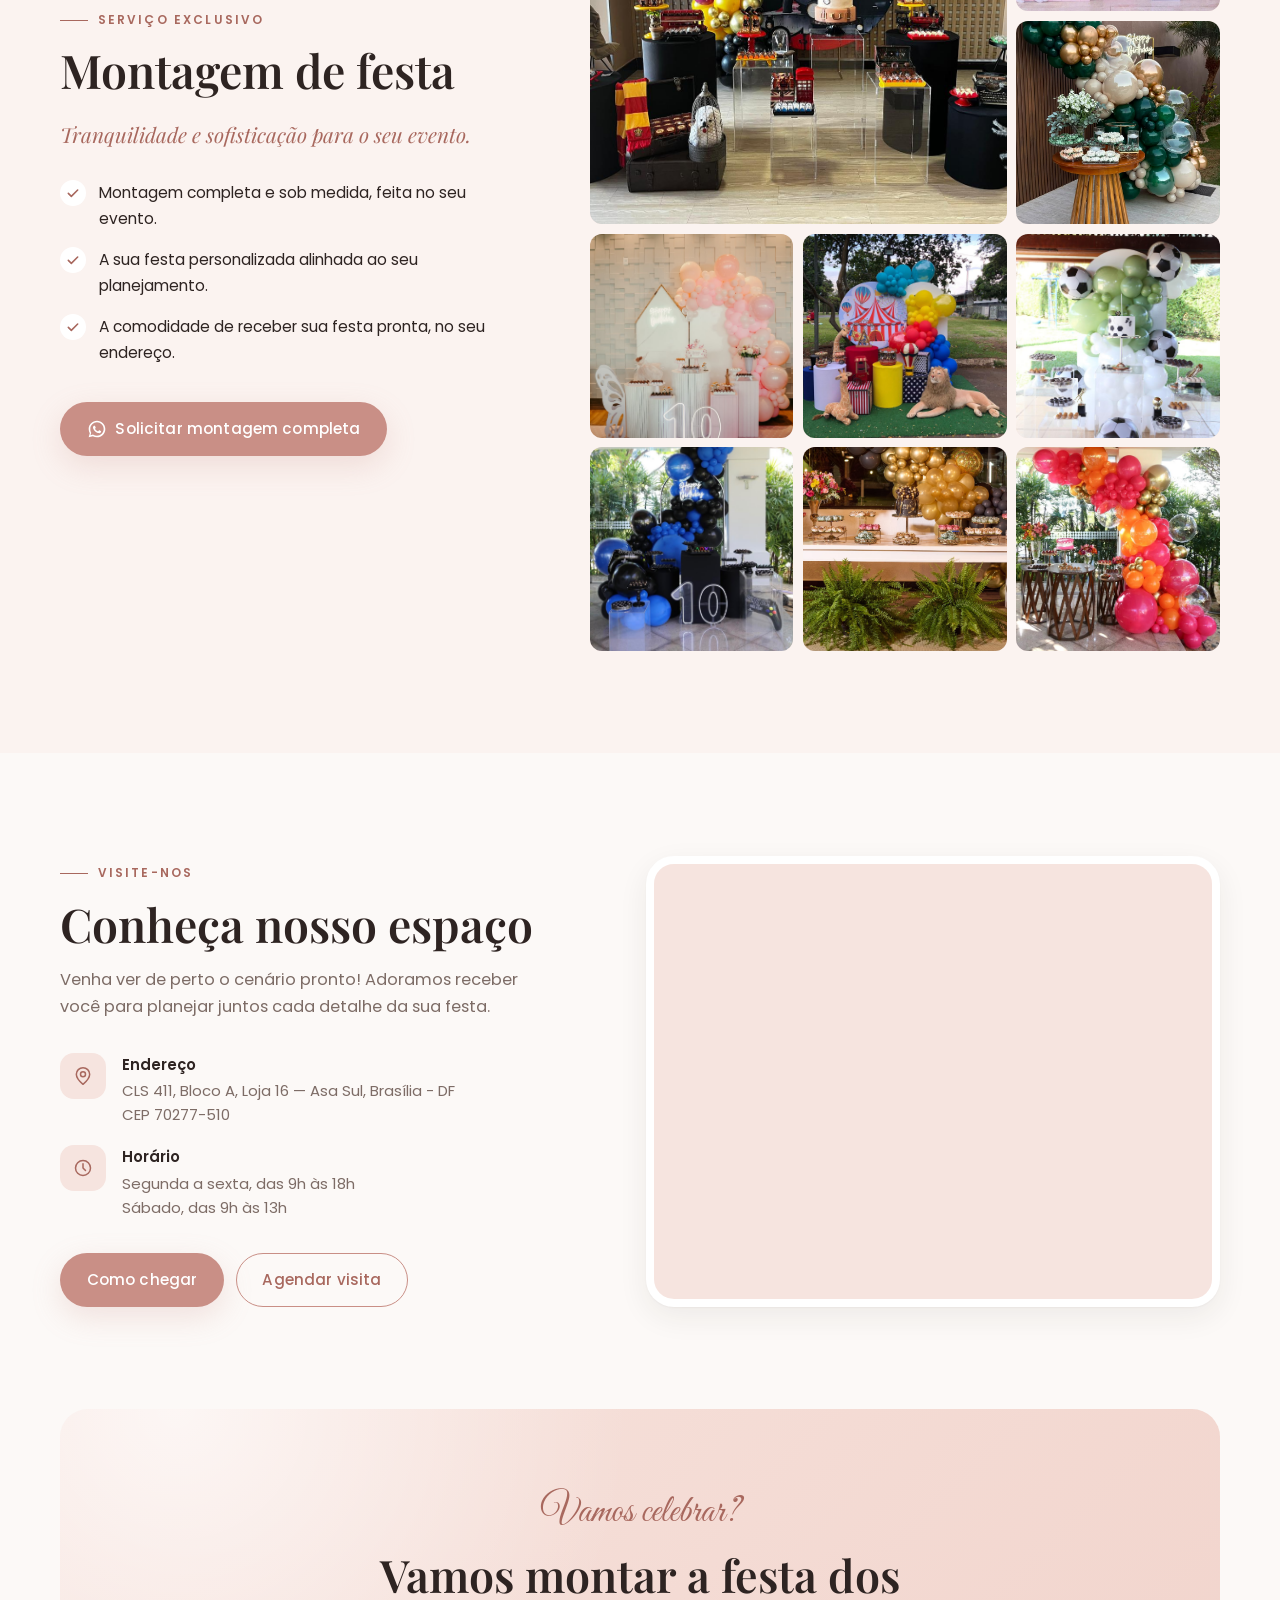
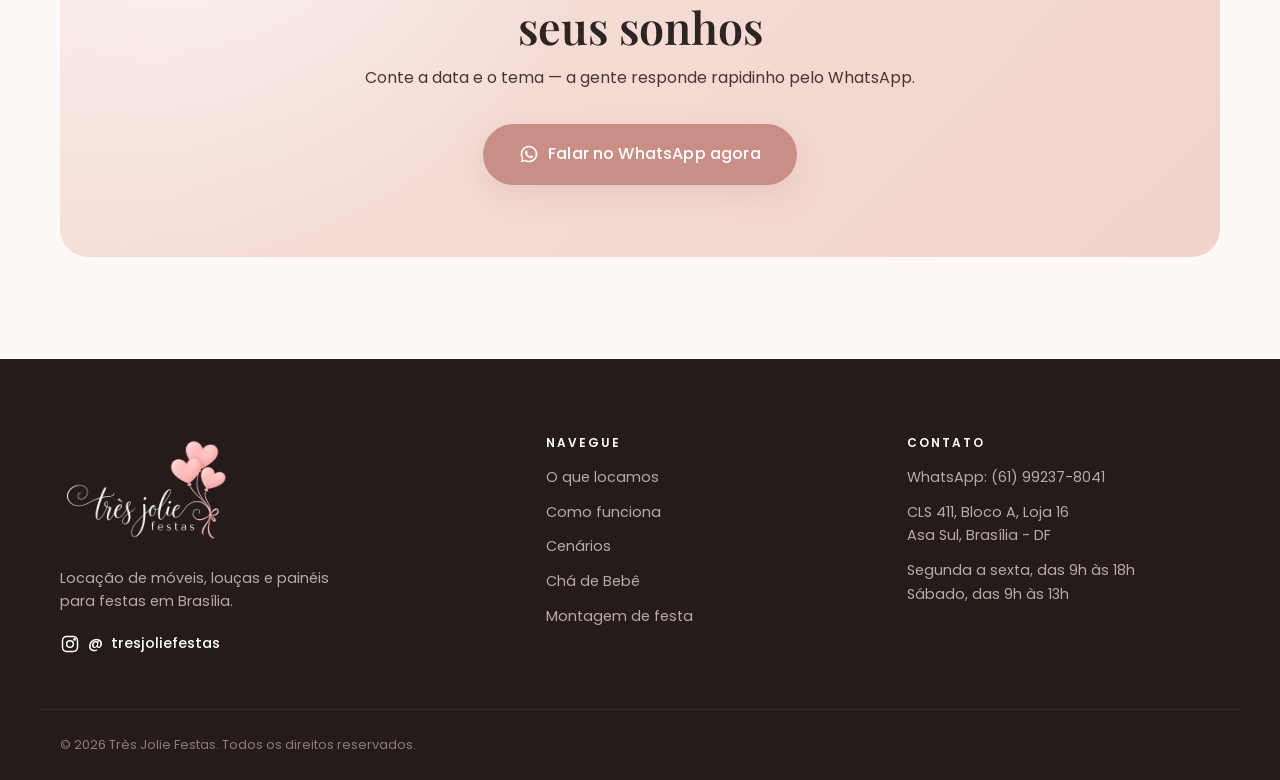
==== commit 3ac3bb29: "Troca o visual de cinema por um estilo claro e luxuoso - Cabeçalho volta a ser claro e fixo - Topo e" ====
--- a/index.html
+++ b/index.html
@@ -160,7 +160,7 @@
           <img class="js-photo" data-src="imagens/imagem%2010.jpeg" alt="Cenário tema capivara Feliz Aniversário com número em neon" loading="lazy">
         </div>
       </div>
-      <div class="hero__overlay" aria-hidden="true"></div>
+      <div class="hero__carousel-dots" id="hero-carousel-dots"></div>
     </div>
 
     <div class="container hero__content-wrap">
@@ -173,21 +173,11 @@
             <svg class="icon" aria-hidden="true"><use href="#icon-whatsapp"/></svg>
             Fale no WhatsApp
           </a>
-          <a href="#cenarios" class="btn btn--outline btn--outline-light">Veja nossos cenários</a>
-        </div>
-      </div>
-    </div>
-
-    <div class="hero__carousel-dots" id="hero-carousel-dots"></div>
-
-    <button class="hero__scroll" id="hero-scroll" aria-label="Rolar para a próxima seção">
-      <span>Role</span>
-      <svg viewBox="0 0 24 24" aria-hidden="true"><path d="M12 4v15M6 13l6 6 6-6"/></svg>
-    </button>
-
-    <div class="wave-divider" aria-hidden="true">
-      <svg viewBox="0 0 1440 100" preserveAspectRatio="none"><path d="M0,40 C360,100 1080,0 1440,50 L1440,100 L0,100 Z"></path></svg>
-    </div>
+          <a href="#cenarios" class="btn btn--ghost">Veja nossos cenários</a>
+        </div>
+      </div>
+    </div>
+
   </section>
 
   <!-- ===== O QUE LOCAMOS ===== -->
@@ -299,10 +289,10 @@
   </section>
 
   <!-- ===== MONTAGEM DE FESTA ===== -->
-  <section class="section montagem film-grain" id="montagem">
+  <section class="section montagem" id="montagem">
     <div class="container montagem__inner">
       <div class="montagem__content fade-in-up">
-        <p class="eyebrow eyebrow--light">Serviço exclusivo</p>
+        <p class="eyebrow">Serviço exclusivo</p>
         <h2 class="section__title">Montagem de festa</h2>
         <p class="montagem__quote" id="cfg-montagem-quote">Tranquilidade e sofisticação para o seu evento.</p>
 
@@ -312,7 +302,7 @@
           <li><svg class="icon icon--stroke" aria-hidden="true"><use href="#icon-check"/></svg>A comodidade de receber sua festa pronta, no seu endereço.</li>
         </ul>
 
-        <a href="#" class="btn btn--light js-whatsapp" target="_blank" rel="noopener">
+        <a href="#" class="btn btn--primary js-whatsapp" target="_blank" rel="noopener">
           <svg class="icon" aria-hidden="true"><use href="#icon-whatsapp"/></svg>
           Solicitar montagem completa
         </a>
@@ -359,7 +349,6 @@
 
   <!-- ===== CTA FINAL ===== -->
   <section class="cta">
-    <div class="cta__bg" data-parallax="0.12" aria-hidden="true"></div>
     <div class="container">
       <div class="cta__card fade-in-up">
         <p class="cta__script">Vamos celebrar?</p>
--- a/style.css
+++ b/style.css
@@ -179,33 +179,17 @@
 }
 
 /* ---------- Header ---------- */
-/* Fixo e transparente sobre as fotos do topo; ganha fundo claro ao rolar */
 .header {
-  position: fixed;
+  position: sticky;
   top: 0;
-  left: 0;
-  right: 0;
   z-index: 100;
   /* sem backdrop-filter: ele prenderia o menu mobile (fixed) dentro do cabeçalho */
-  background: linear-gradient(180deg, rgba(14, 10, 9, 0.55), rgba(14, 10, 9, 0));
-  transition: background 0.5s ease, box-shadow 0.5s ease;
+  background: rgba(252, 249, 247, 0.97);
+  transition: box-shadow 0.2s ease;
 }
 .header.scrolled {
-  background: rgba(252, 249, 247, 0.97);
   box-shadow: 0 1px 0 var(--color-beige-frame), 0 6px 24px rgba(46, 36, 34, 0.05);
 }
-.header:not(.scrolled) .header__logo img { filter: brightness(0) invert(1); }
-.header:not(.scrolled) .nav__link { color: rgba(255, 255, 255, 0.78); }
-.header:not(.scrolled) .nav__link:hover,
-.header:not(.scrolled) .nav__link.active { color: var(--color-white); }
-.header:not(.scrolled) .nav__link::after { background: var(--color-white); }
-.header:not(.scrolled) .header__icon-btn { color: var(--color-white); }
-.header:not(.scrolled) .header__icon-btn:hover { background: rgba(255, 255, 255, 0.14); }
-.header:not(.scrolled) .header__cart { border-color: rgba(255, 255, 255, 0.35); }
-.header:not(.scrolled) .cart-float__badge { border-color: transparent; }
-.header:not(.scrolled) .hamburger span { background: var(--color-white); }
-.header .hamburger[aria-expanded="true"] span { background: var(--color-charcoal); }
-.header__logo img { transition: filter 0.5s ease; }
 
 .header__inner {
   display: flex;
@@ -362,261 +346,111 @@
 .mobile-menu__overlay.open { opacity: 1; visibility: visible; }
 .header .hamburger { position: relative; z-index: 130; }
 
-/* ---------- Hero (carrossel de cinema em tela cheia) ---------- */
+/* ---------- Hero (estilo revista: fotos claras e grandes + cartão creme) ---------- */
 .hero {
   position: relative;
-  display: flex;
-  align-items: center;
-  height: 100vh;
-  height: 100dvh;
-  min-height: 600px;
+  padding-bottom: clamp(3rem, 6vw, 5rem);
+  background: var(--color-cream);
+}
+
+/* Fotos do carrossel em largura total, sem escurecer */
+.hero__bg {
+  position: relative;
+  height: clamp(380px, 70vh, 760px);
   overflow: hidden;
-  color: var(--color-white);
-  background: #120d0c;
-}
-
-.hero__bg {
+  background: var(--color-pink-bg-soft);
+}
+.hero__bg-track {
+  display: flex;
+  height: 100%;
+  transition: transform 1.1s ease;
+}
+.hero__slide { flex: 0 0 100%; height: 100%; }
+.hero__slide img { width: 100%; height: 100%; object-fit: cover; }
+
+.hero__carousel-dots {
   position: absolute;
-  inset: 0;
-  z-index: 0;
-  will-change: transform;
-}
-
-/* As fotos ficam empilhadas; a ativa aparece dissolvendo por cima da anterior */
-.hero__bg-track { position: absolute; inset: 0; }
-
-.hero__slide {
-  position: absolute;
-  inset: 0;
-  overflow: hidden;
-  opacity: 0;
-  transition: opacity 1.8s ease;
-}
-.hero__slide.is-active { opacity: 1; z-index: 1; }
-.hero__slide.is-leaving { z-index: 0; }
-
-.hero__slide img {
-  width: 100%;
-  height: 100%;
-  object-fit: cover;
-  transform: scale(1.04);
-  transform-origin: var(--origin, 50% 50%);
-}
-/* Zoom lento, como em documentário (continua durante a dissolvência de saída) */
-.hero__slide.is-active img,
-.hero__slide.is-leaving img { animation: hero-kenburns 9s ease-out forwards; }
-.hero__slide:nth-child(4n + 1) { --origin: 30% 40%; }
-.hero__slide:nth-child(4n + 2) { --origin: 70% 35%; }
-.hero__slide:nth-child(4n + 3) { --origin: 50% 70%; }
-.hero__slide:nth-child(4n + 4) { --origin: 25% 65%; }
-@keyframes hero-kenburns {
-  from { transform: scale(1.04); }
-  to { transform: scale(1.16); }
-}
-
-/* Escurecido para o texto, vinheta nas bordas e granulado de filme */
-.hero__overlay {
-  position: absolute;
-  inset: 0;
   z-index: 2;
-  background:
-    radial-gradient(ellipse at 50% 45%, rgba(0, 0, 0, 0) 40%, rgba(8, 5, 4, 0.55) 100%),
-    linear-gradient(90deg, rgba(14, 10, 9, 0.78) 0%, rgba(14, 10, 9, 0.45) 45%, rgba(14, 10, 9, 0.12) 80%),
-    linear-gradient(0deg, rgba(14, 10, 9, 0.7) 0%, rgba(14, 10, 9, 0) 45%);
-}
-.hero__overlay::after,
-.film-grain::after {
-  content: "";
-  position: absolute;
-  inset: 0;
-  pointer-events: none;
-  opacity: 0.09;
-  mix-blend-mode: overlay;
-  background-image: url("data:image/svg+xml,%3Csvg xmlns='http://www.w3.org/2000/svg' width='160' height='160'%3E%3Cfilter id='n'%3E%3CfeTurbulence type='fractalNoise' baseFrequency='0.9' numOctaves='2' stitchTiles='stitch'/%3E%3C/filter%3E%3Crect width='100%25' height='100%25' filter='url(%23n)'/%3E%3C/svg%3E");
-}
-
+  top: 22px;
+  right: clamp(16px, 4vw, 40px);
+  display: flex;
+  gap: 0.5rem;
+  padding: 0.45rem 0.65rem;
+  border-radius: 50px;
+  background: rgba(255, 255, 255, 0.82);
+  box-shadow: 0 4px 14px rgba(46, 36, 34, 0.12);
+}
+.hero__carousel-dot {
+  width: 8px;
+  height: 8px;
+  border-radius: 50%;
+  background: #DCC6C0;
+  transition: background 0.25s ease, transform 0.25s ease;
+}
+.hero__carousel-dot.is-active { background: var(--color-rose-gold-dark); transform: scale(1.25); }
+
+/* Cartão creme que sobe por cima da parte de baixo da foto */
 .hero__content-wrap {
   position: relative;
   z-index: 3;
-  width: 100%;
-  padding-top: var(--header-height);
-  will-change: transform, opacity;
-}
-.hero__content { max-width: 680px; }
+  margin-top: clamp(-200px, -16vw, -90px);
+}
+.hero__content {
+  max-width: 780px;
+  padding: clamp(1.75rem, 4.5vw, 3.25rem) clamp(1.5rem, 4.5vw, 3.5rem);
+  background: var(--color-white);
+  border-radius: 4px;
+  border-top: 3px solid var(--color-rose-gold);
+  box-shadow: 0 30px 70px rgba(46, 36, 34, 0.12);
+}
 
 .hero__eyebrow {
   display: inline-flex;
   align-items: center;
   gap: 0.8rem;
-  margin-bottom: 1.4rem;
-  font-size: 0.74rem;
-  font-weight: 500;
-  letter-spacing: 0.32em;
+  margin-bottom: 1.1rem;
+  font-size: 0.72rem;
+  font-weight: 600;
+  letter-spacing: 0.3em;
   text-transform: uppercase;
-  color: rgba(255, 255, 255, 0.8);
+  color: var(--color-rose-gold-dark);
 }
 .hero__eyebrow::before {
   content: "";
-  width: 42px;
+  width: 36px;
   height: 1px;
   background: currentColor;
 }
 
 .hero__title {
-  margin-bottom: 1.5rem;
-  font-size: clamp(2.4rem, 6.4vw, 4.8rem);
+  margin-bottom: 1.1rem;
+  font-size: clamp(2.1rem, 4.4vw, 3.5rem);
   font-weight: 500;
-  line-height: 1.06;
-  letter-spacing: -0.015em;
-  color: var(--color-white);
-  text-shadow: 0 2px 30px rgba(0, 0, 0, 0.35);
+  line-height: 1.08;
+  letter-spacing: -0.01em;
+  color: var(--color-charcoal);
 }
 .hero__title em {
   font-style: italic;
   font-weight: 500;
-  color: #F3CDC4;
+  color: var(--color-rose-gold-dark);
 }
 
 .hero__subtitle {
-  max-width: 470px;
-  margin-bottom: 2.4rem;
-  font-size: clamp(1rem, 2vw, 1.15rem);
-  font-weight: 300;
-  color: rgba(255, 255, 255, 0.86);
+  max-width: 460px;
+  margin-bottom: 2rem;
+  font-size: clamp(1rem, 1.8vw, 1.1rem);
+  color: var(--color-muted);
 }
 
 .hero__actions {
   display: flex;
-  flex-direction: column;
-  gap: 1rem;
-}
-.hero__actions .btn { width: 100%; }
-@media (min-width: 768px) {
-  .hero__actions { flex-direction: row; }
-  .hero__actions .btn { width: auto; }
-}
-@media (max-width: 767px) {
-  .hero__content-wrap { text-align: center; }
-  .hero__content { margin: 0 auto; }
-  .hero__subtitle { margin-left: auto; margin-right: auto; }
-  .hero__actions { align-items: center; }
-  .hero__eyebrow { justify-content: center; }
-}
-
-.btn--outline-light {
-  border-color: rgba(255, 255, 255, 0.7);
-  color: var(--color-white);
-  backdrop-filter: blur(4px);
-}
-.btn--outline-light:hover {
-  background: rgba(255, 255, 255, 0.14);
-  color: var(--color-white);
-  border-color: var(--color-white);
-}
-
-/* Entrada do topo: subtítulo e botões aparecem depois do título */
-.hero__eyebrow,
-.hero__subtitle,
-.hero__actions {
-  opacity: 0;
-  transform: translateY(14px);
-  transition: opacity 1.1s ease, transform 1.1s cubic-bezier(0.2, 0.7, 0.1, 1);
-}
-.hero.is-ready .hero__eyebrow { opacity: 1; transform: none; transition-delay: 0.1s; }
-.hero.is-ready .hero__subtitle { opacity: 1; transform: none; transition-delay: 0.9s; }
-.hero.is-ready .hero__actions { opacity: 1; transform: none; transition-delay: 1.15s; }
-
-/* Contador "01 / 06" e linhas de progresso no lugar das bolinhas */
-.hero__carousel-dots {
-  position: absolute;
-  z-index: 3;
-  right: clamp(20px, 4vw, 48px);
-  bottom: clamp(84px, 12vh, 120px);
-  display: flex;
-  align-items: center;
-  gap: 0.45rem;
-}
-.hero__counter {
-  margin-right: 0.8rem;
-  font-family: var(--font-title);
-  font-size: 0.95rem;
-  letter-spacing: 0.08em;
-  color: rgba(255, 255, 255, 0.6);
-  font-variant-numeric: lining-nums tabular-nums;
-}
-.hero__counter strong { font-weight: 500; color: var(--color-white); }
-.hero__carousel-dot {
-  position: relative;
-  width: 30px;
-  height: 14px;
-  background: none;
-  border: none;
-}
-.hero__carousel-dot::before,
-.hero__carousel-dot::after {
-  content: "";
-  position: absolute;
-  left: 0;
-  top: 50%;
-  height: 2px;
-  margin-top: -1px;
-  border-radius: 2px;
-}
-.hero__carousel-dot::before { right: 0; background: rgba(255, 255, 255, 0.28); }
-.hero__carousel-dot::after { width: 0; background: var(--color-white); }
-.hero__carousel-dot.is-active::after { animation: hero-progress var(--slide-duration, 6.5s) linear forwards; }
-.hero__carousel-dot.is-past::after { width: 100%; }
-.hero.is-paused .hero__carousel-dot.is-active::after { animation-play-state: paused; }
-@keyframes hero-progress { to { width: 100%; } }
-@media (max-width: 767px) {
-  .hero__carousel-dots { left: 0; right: 0; justify-content: center; bottom: 96px; }
-  .hero__carousel-dot { width: 22px; }
-}
-
-.hero__scroll {
-  position: absolute;
-  z-index: 3;
-  left: 50%;
-  bottom: 48px;
-  transform: translateX(-50%);
-  display: flex;
-  flex-direction: column;
-  align-items: center;
-  gap: 0.6rem;
-  color: rgba(255, 255, 255, 0.75);
-  font-size: 0.66rem;
-  font-weight: 500;
-  letter-spacing: 0.3em;
-  text-transform: uppercase;
-}
-/* Uma linha fina que "escorre" para baixo, convidando a rolar */
-.hero__scroll svg { display: none; }
-.hero__scroll::after {
-  content: "";
-  width: 1px;
-  height: 38px;
-  background: linear-gradient(180deg, rgba(255, 255, 255, 0.85), rgba(255, 255, 255, 0));
-  transform-origin: top;
-  animation: hero-scroll-line 2.4s ease-in-out infinite;
-}
-@keyframes hero-scroll-line {
-  0% { transform: scaleY(0); opacity: 0; }
-  30% { opacity: 1; }
-  100% { transform: scaleY(1); opacity: 0; }
-}
-@media (max-width: 767px) { .hero__scroll { bottom: 28px; } }
-
-/* Onda na base do topo, na cor da seção seguinte */
-.hero .wave-divider {
-  position: absolute;
-  bottom: -1px;
-  left: 0;
-  z-index: 4;
-  width: 100%;
-  line-height: 0;
-}
-.wave-divider svg { display: block; width: 100%; height: 48px; }
-.wave-divider svg path { fill: var(--color-cream); }
+  flex-wrap: wrap;
+  gap: 0.75rem;
+}
+@media (max-width: 559px) {
+  .hero__actions .btn { flex: 1 1 100%; }
+}
 
 /* ---------- O que locamos ---------- */
 .features {
@@ -871,10 +705,9 @@
 
 /* ---------- Montagem de festa ---------- */
 .montagem {
-  background: var(--color-dark);
-  color: #E9DCD7;
-}
-.montagem .section__title { color: var(--color-white); }
+  background: var(--color-pink-bg);
+  color: var(--color-charcoal);
+}
 .montagem__inner {
   display: grid;
   gap: clamp(2.5rem, 5vw, 4rem);
@@ -887,7 +720,7 @@
   font-family: var(--font-title);
   font-style: italic;
   font-size: 1.3rem;
-  color: #EBC2B9;
+  color: var(--color-rose-gold-dark);
 }
 .montagem__benefits { display: flex; flex-direction: column; gap: 1rem; margin-bottom: 2.25rem; }
 .montagem__benefits li { display: flex; align-items: flex-start; gap: 0.8rem; font-size: 0.97rem; }
@@ -896,8 +729,8 @@
   height: 26px;
   padding: 5px;
   border-radius: 50%;
-  background: rgba(201, 143, 134, 0.2);
-  color: #EBC2B9;
+  background: var(--color-white);
+  color: var(--color-rose-gold-dark);
   stroke-width: 2.4;
 }
 
@@ -912,7 +745,7 @@
   aspect-ratio: 1;
   overflow: hidden;
   border-radius: 12px;
-  background: #3A2C2A;
+  background: var(--color-pink-bg-soft);
 }
 .montagem__item:first-child { grid-column: span 2; grid-row: span 2; }
 .montagem__item img,
@@ -961,44 +794,29 @@
 }
 .espaco__map iframe { display: block; width: 100%; height: 100%; min-height: 324px; }
 
-/* ---------- CTA final (cartaz de cinema: foto escura em tela cheia) ---------- */
-.cta {
+/* ---------- CTA final ---------- */
+.cta { padding: 0 0 var(--space-section); }
+.cta__card {
   position: relative;
   overflow: hidden;
-  padding: clamp(6rem, 14vw, 10rem) 0;
+  padding: clamp(2.75rem, 7vw, 4.5rem) 1.5rem;
   text-align: center;
-  color: var(--color-white);
-  background: #120d0c;
-}
-.cta__bg {
-  position: absolute;
-  inset: -12% 0;
-  background: url("imagens/imagem%203.jpeg") center / cover no-repeat;
-  will-change: transform;
-}
-.cta::before {
-  content: "";
-  position: absolute;
-  inset: 0;
-  z-index: 1;
+  border-radius: var(--radius-lg);
   background:
-    radial-gradient(ellipse at 50% 50%, rgba(14, 10, 9, 0.55) 0%, rgba(8, 5, 4, 0.85) 100%);
-}
-.cta .container { position: relative; z-index: 2; }
-.cta__card { max-width: 720px; margin: 0 auto; }
+    radial-gradient(circle at 10% 0%, rgba(255, 255, 255, 0.7), transparent 40%),
+    linear-gradient(135deg, #F7E3DD 0%, #F1D3CB 100%);
+}
 .cta__script {
   font-family: var(--font-script);
-  font-size: clamp(2rem, 4.5vw, 2.8rem);
-  color: #F3CDC4;
+  font-size: clamp(1.8rem, 4vw, 2.4rem);
+  color: var(--color-rose-gold-dark);
 }
 .cta__title {
-  max-width: 640px;
-  margin: 0.3rem auto 1rem;
-  font-size: clamp(2.2rem, 5vw, 3.6rem);
-  font-weight: 500;
-  color: var(--color-white);
-}
-.cta__text { margin-bottom: 2.4rem; font-weight: 300; color: rgba(255, 255, 255, 0.82); }
+  max-width: 620px;
+  margin: 0.3rem auto 0.8rem;
+  font-size: clamp(1.9rem, 4.2vw, 2.8rem);
+}
+.cta__text { margin-bottom: 2rem; color: var(--color-cocoa); }
 
 /* ---------- Rodapé ---------- */
 .footer {
@@ -1064,40 +882,6 @@
   box-shadow: 0 10px 25px rgba(37, 211, 102, 0.35);
 }
 .whatsapp-float .icon { width: 28px; height: 28px; }
-
-/* ---------- Animações de entrada (suaves, de cinema) ---------- */
-.fade-in-up {
-  opacity: 0;
-  transform: translateY(28px);
-  filter: blur(6px);
-  transition: opacity 1.1s ease, transform 1.1s cubic-bezier(0.2, 0.7, 0.1, 1), filter 1.1s ease;
-}
-.fade-in-up.is-visible { opacity: 1; transform: none; filter: none; }
-
-/* Títulos surgem palavra por palavra, subindo de dentro de uma máscara */
-.word {
-  display: inline-block;
-  overflow: hidden;
-  vertical-align: bottom;
-  padding-bottom: 0.12em;
-  margin-bottom: -0.12em;
-}
-.word__inner {
-  display: inline-block;
-  transform: translateY(110%);
-  transition: transform 1.1s cubic-bezier(0.2, 0.7, 0.1, 1);
-  transition-delay: calc(var(--i, 0) * 70ms + 0.1s);
-}
-.is-visible .word__inner,
-.hero.is-ready .word__inner { transform: none; }
-
-/* As fotos dos cards "assentam" devagar quando aparecem */
-.gallery-card .gallery-card__media img { transform: scale(1.08); transition: transform 1.6s cubic-bezier(0.2, 0.7, 0.1, 1); }
-.gallery-card.is-visible .gallery-card__media img { transform: none; }
-
-/* Fotos com leve profundidade ao rolar (o JS ajusta --parallax) */
-.montagem__item img { transform: translateY(var(--parallax, 0)) scale(1.12); }
-
 
 /* ---------- Placeholder de imagem ---------- */
 .img-placeholder {
@@ -1327,12 +1111,4 @@
 @media (prefers-reduced-motion: reduce) {
   html { scroll-behavior: auto; }
   *, *::before, *::after { transition-duration: 0.01ms !important; animation-duration: 0.01ms !important; }
-  .fade-in-up { opacity: 1; transform: none; filter: none; }
-  .word__inner, .gallery-card .gallery-card__media img { transform: none; }
-  .hero__eyebrow, .hero__subtitle, .hero__actions { opacity: 1; transform: none; }
-  .hero__slide img { animation: none !important; }
-}
-
-/* Granulado de filme em seções escuras */
-.film-grain { position: relative; }
-.film-grain > .container { position: relative; z-index: 1; }
+}
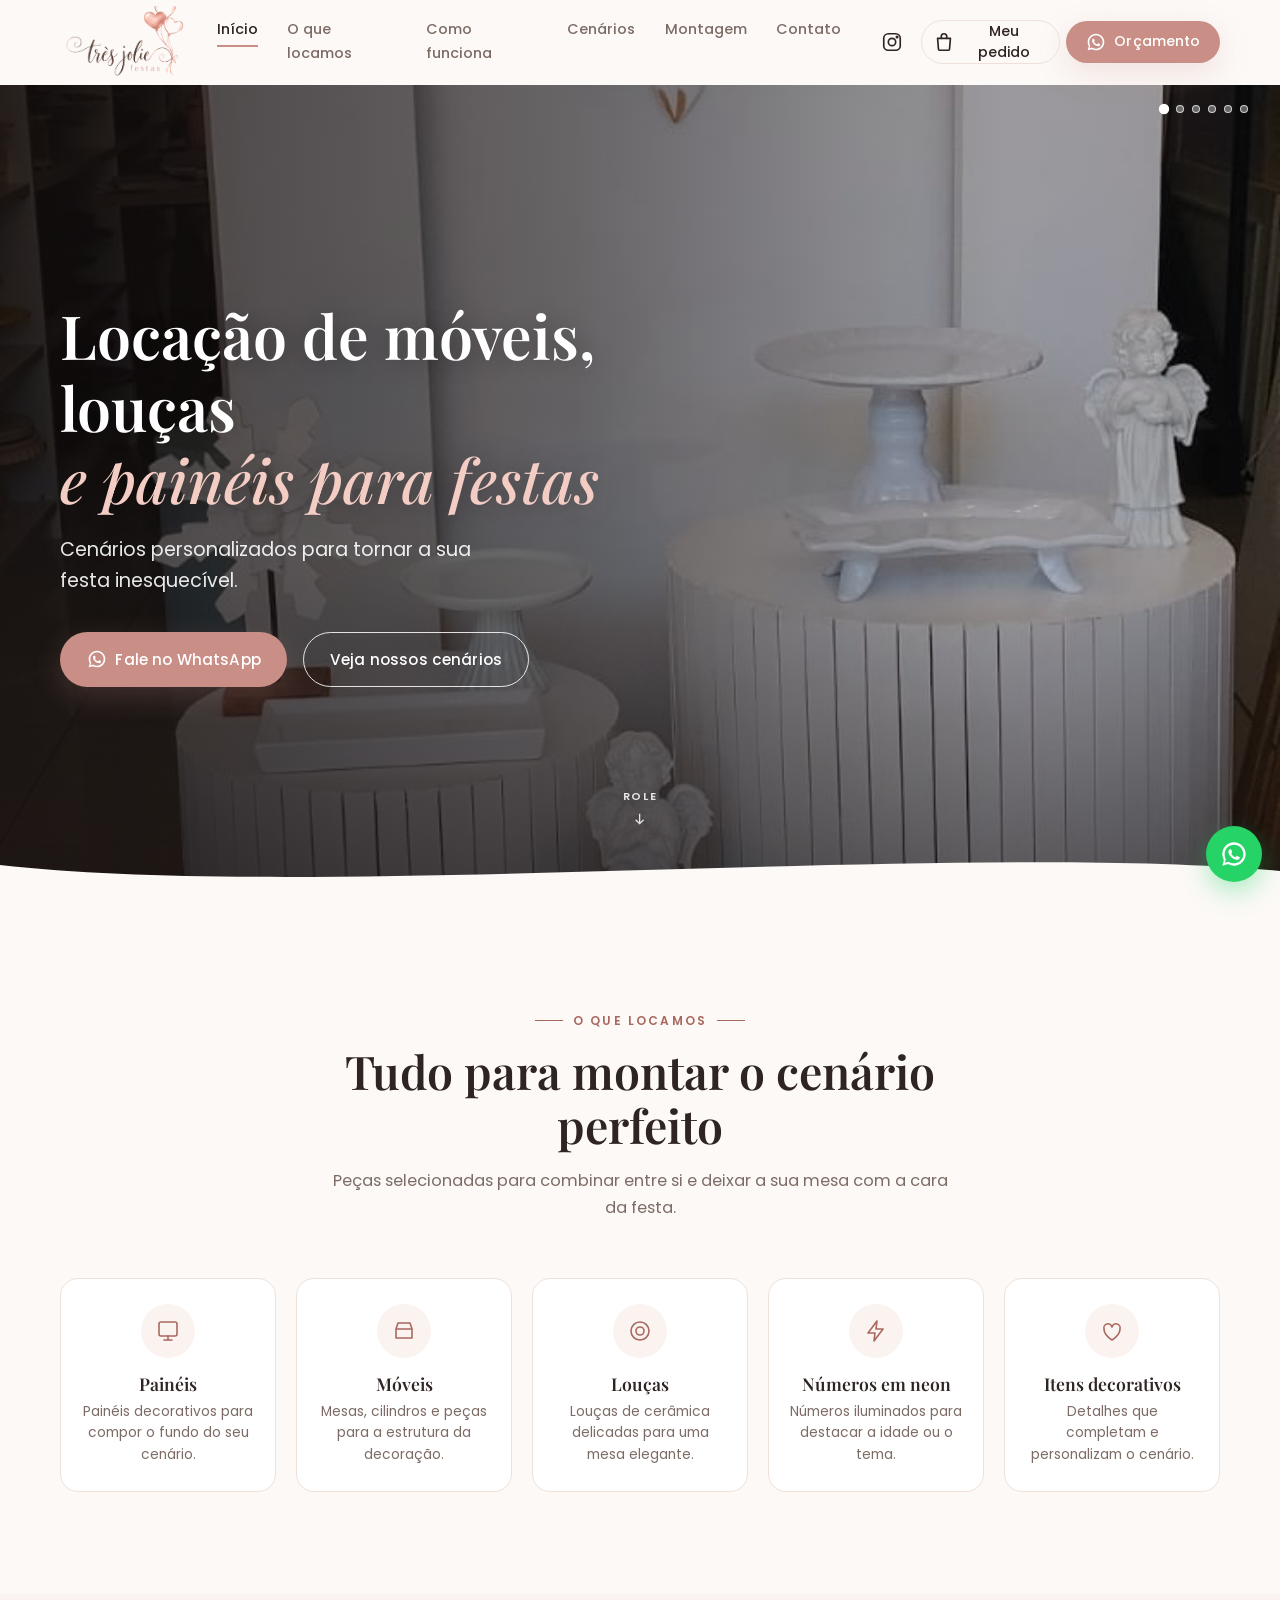
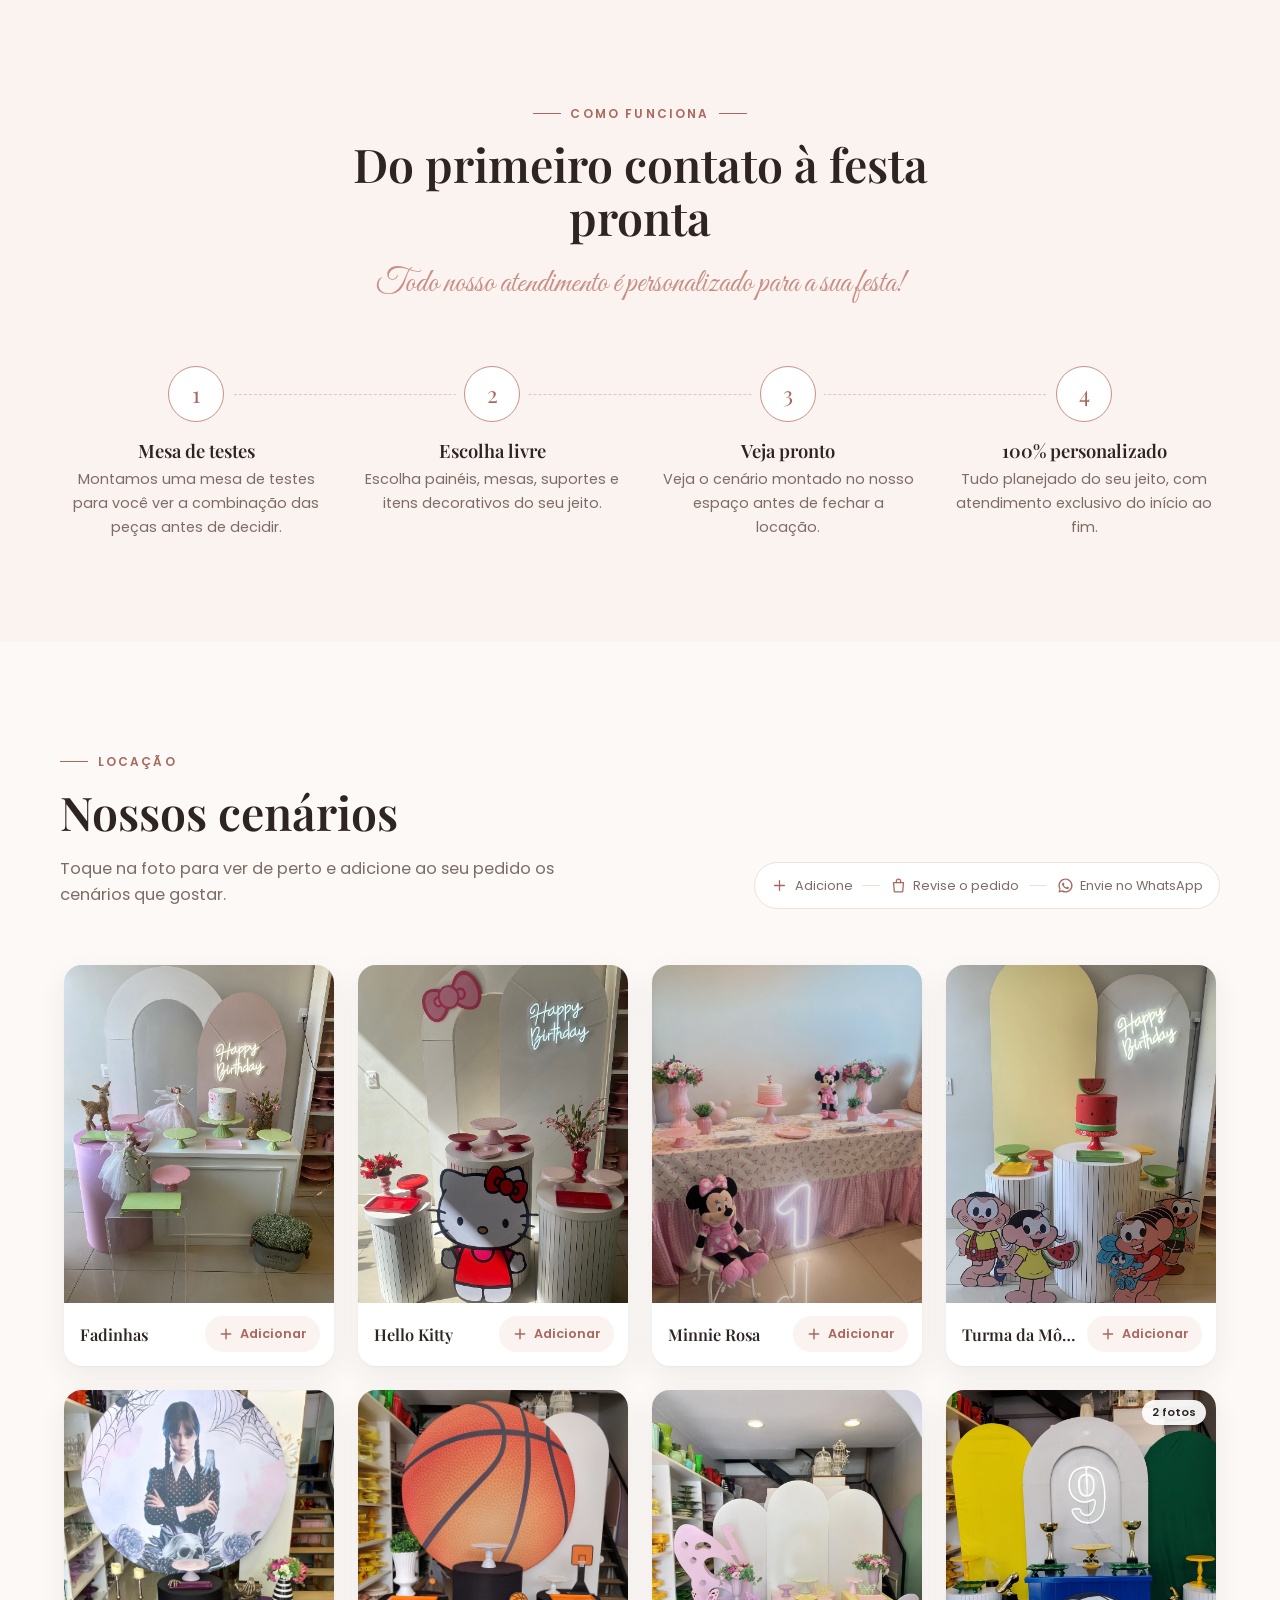
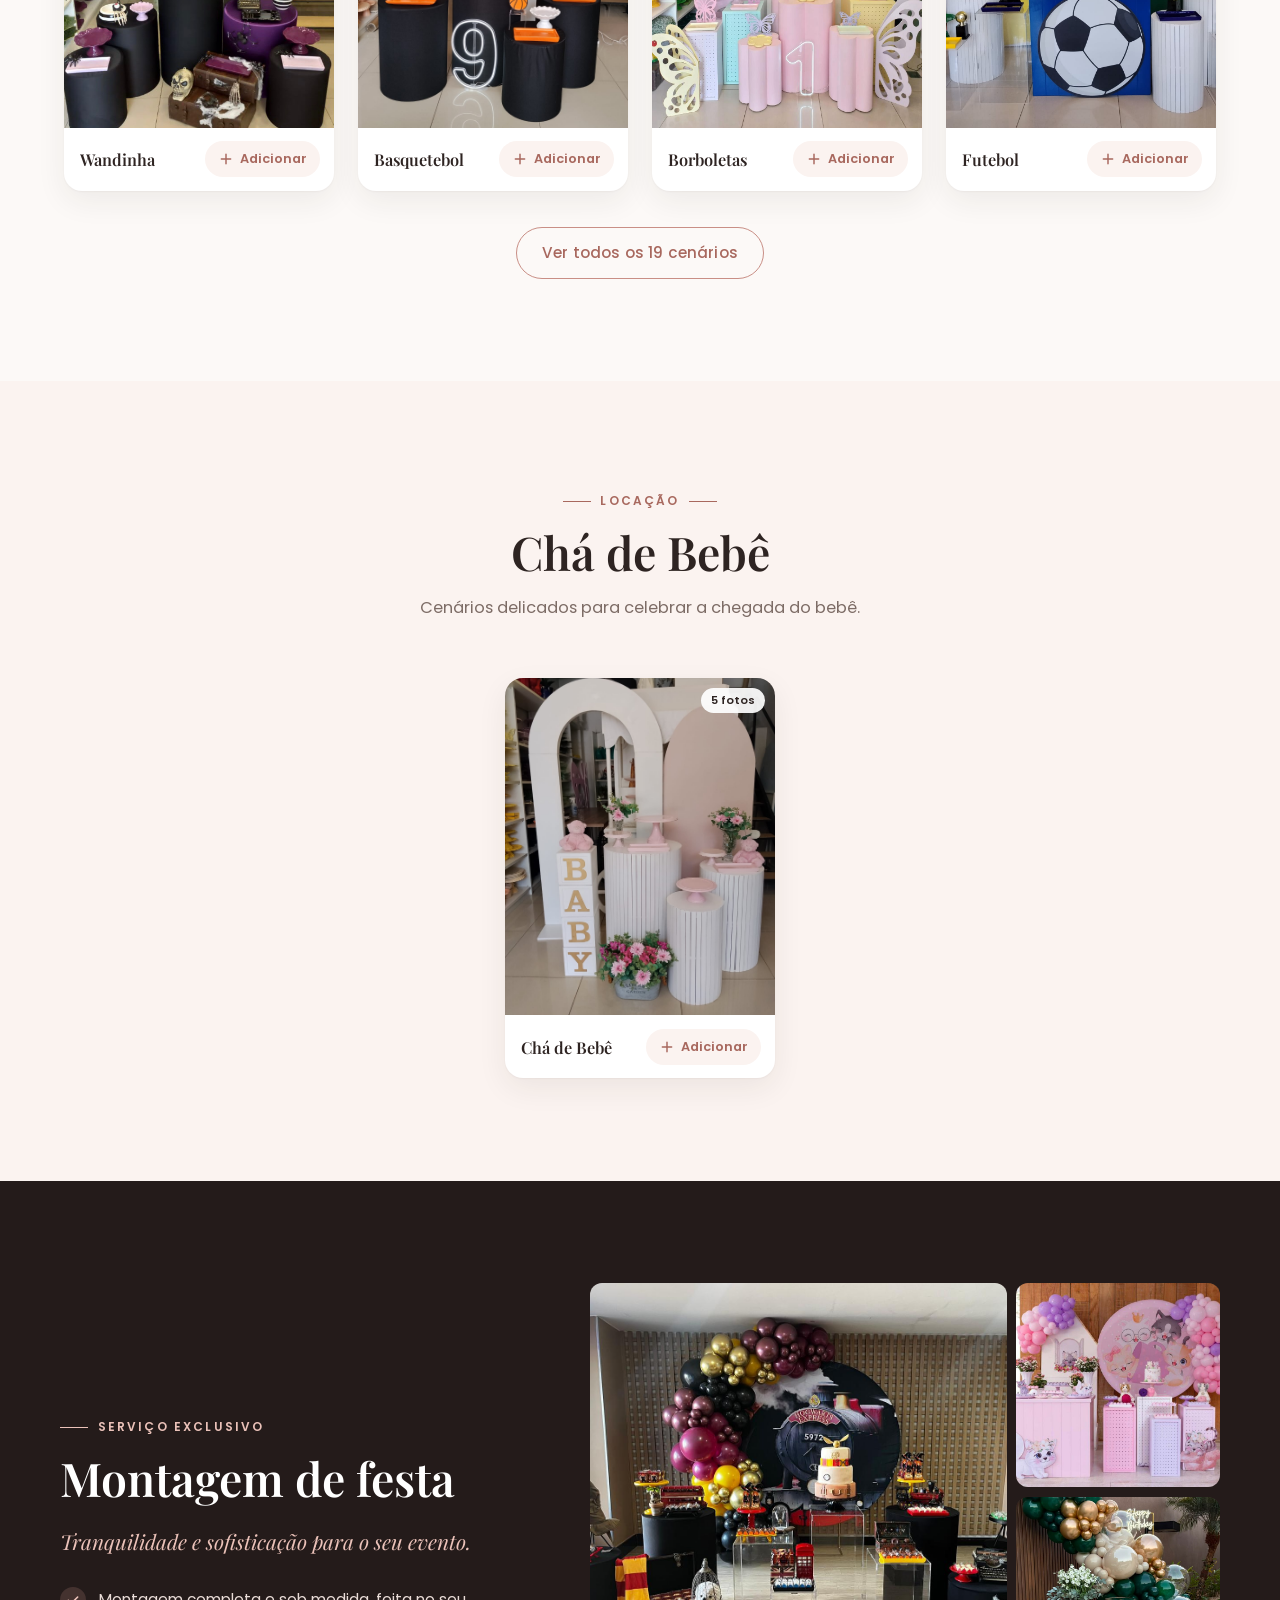
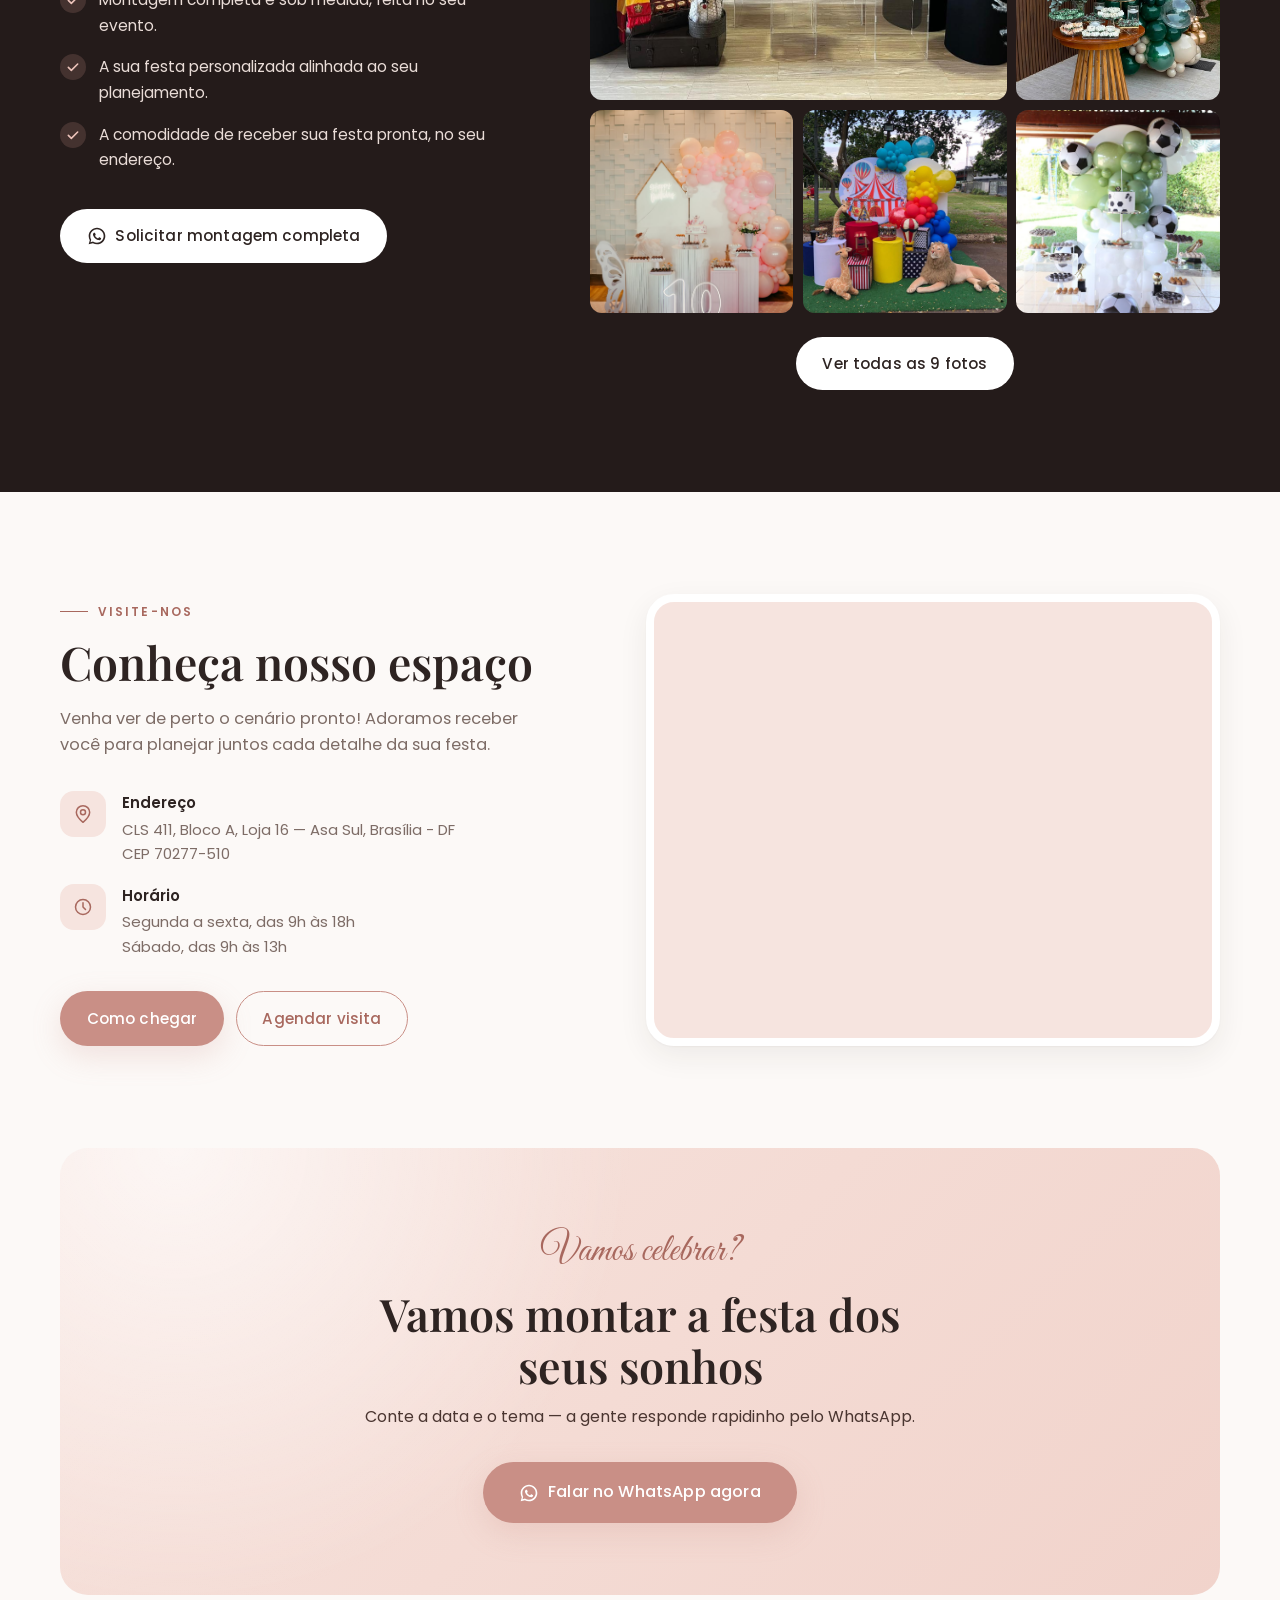
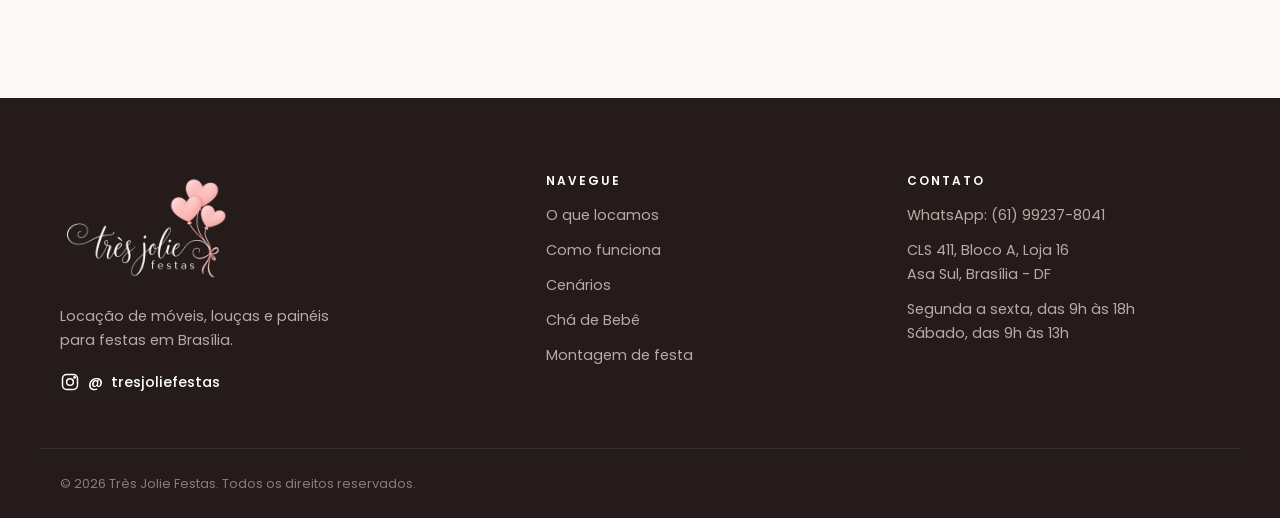
==== commit a86d9f53: "Volta o site para a versão de antes do cinema e arruma a Montagem - Restaura index.html e style.css " ====
--- a/index.html
+++ b/index.html
@@ -160,12 +160,11 @@
           <img class="js-photo" data-src="imagens/imagem%2010.jpeg" alt="Cenário tema capivara Feliz Aniversário com número em neon" loading="lazy">
         </div>
       </div>
-      <div class="hero__carousel-dots" id="hero-carousel-dots"></div>
+      <div class="hero__overlay" aria-hidden="true"></div>
     </div>
 
     <div class="container hero__content-wrap">
       <div class="hero__content">
-        <p class="hero__eyebrow">Asa Sul · Brasília</p>
         <h1 class="hero__title"><span id="cfg-hero-title">Locação de móveis, louças</span><br><em id="cfg-hero-highlight">e painéis para festas</em></h1>
         <p class="hero__subtitle" id="cfg-hero-subtitle">Cenários personalizados para tornar a sua festa inesquecível.</p>
         <div class="hero__actions">
@@ -173,11 +172,21 @@
             <svg class="icon" aria-hidden="true"><use href="#icon-whatsapp"/></svg>
             Fale no WhatsApp
           </a>
-          <a href="#cenarios" class="btn btn--ghost">Veja nossos cenários</a>
-        </div>
-      </div>
-    </div>
-
+          <a href="#cenarios" class="btn btn--outline btn--outline-light">Veja nossos cenários</a>
+        </div>
+      </div>
+    </div>
+
+    <div class="hero__carousel-dots" id="hero-carousel-dots"></div>
+
+    <button class="hero__scroll" id="hero-scroll" aria-label="Rolar para a próxima seção">
+      <span>Role</span>
+      <svg viewBox="0 0 24 24" aria-hidden="true"><path d="M12 4v15M6 13l6 6 6-6"/></svg>
+    </button>
+
+    <div class="wave-divider" aria-hidden="true">
+      <svg viewBox="0 0 1440 100" preserveAspectRatio="none"><path d="M0,40 C360,100 1080,0 1440,50 L1440,100 L0,100 Z"></path></svg>
+    </div>
   </section>
 
   <!-- ===== O QUE LOCAMOS ===== -->
@@ -292,7 +301,7 @@
   <section class="section montagem" id="montagem">
     <div class="container montagem__inner">
       <div class="montagem__content fade-in-up">
-        <p class="eyebrow">Serviço exclusivo</p>
+        <p class="eyebrow eyebrow--light">Serviço exclusivo</p>
         <h2 class="section__title">Montagem de festa</h2>
         <p class="montagem__quote" id="cfg-montagem-quote">Tranquilidade e sofisticação para o seu evento.</p>
 
@@ -302,13 +311,15 @@
           <li><svg class="icon icon--stroke" aria-hidden="true"><use href="#icon-check"/></svg>A comodidade de receber sua festa pronta, no seu endereço.</li>
         </ul>
 
-        <a href="#" class="btn btn--primary js-whatsapp" target="_blank" rel="noopener">
+        <a href="#" class="btn btn--light js-whatsapp" target="_blank" rel="noopener">
           <svg class="icon" aria-hidden="true"><use href="#icon-whatsapp"/></svg>
           Solicitar montagem completa
         </a>
       </div>
 
-      <div class="montagem__grid fade-in-up" id="montagem-grid"></div>
+      <div class="montagem__gallery fade-in-up">
+        <div class="montagem__grid" id="montagem-grid" data-collapse="6"></div>
+      </div>
     </div>
   </section>
 
--- a/style.css
+++ b/style.css
@@ -185,10 +185,12 @@
   z-index: 100;
   /* sem backdrop-filter: ele prenderia o menu mobile (fixed) dentro do cabeçalho */
   background: rgba(252, 249, 247, 0.97);
-  transition: box-shadow 0.2s ease;
+  border-bottom: 1px solid transparent;
+  transition: border-color 0.2s ease, box-shadow 0.2s ease;
 }
 .header.scrolled {
-  box-shadow: 0 1px 0 var(--color-beige-frame), 0 6px 24px rgba(46, 36, 34, 0.05);
+  border-bottom-color: var(--color-beige-frame);
+  box-shadow: 0 6px 24px rgba(46, 36, 34, 0.05);
 }
 
 .header__inner {
@@ -346,111 +348,164 @@
 .mobile-menu__overlay.open { opacity: 1; visibility: visible; }
 .header .hamburger { position: relative; z-index: 130; }
 
-/* ---------- Hero (estilo revista: fotos claras e grandes + cartão creme) ---------- */
+/* ---------- Hero (carrossel de fundo em tela cheia) ---------- */
 .hero {
   position: relative;
-  padding-bottom: clamp(3rem, 6vw, 5rem);
-  background: var(--color-cream);
-}
-
-/* Fotos do carrossel em largura total, sem escurecer */
+  display: flex;
+  align-items: center;
+  height: calc(100dvh - var(--header-height));
+  min-height: 520px;
+  max-height: 860px;
+  overflow: hidden;
+  color: var(--color-white);
+}
+
 .hero__bg {
+  position: absolute;
+  inset: 0;
+  z-index: 0;
+}
+
+.hero__bg-track {
+  display: flex;
+  height: 100%;
+  width: 100%;
+  transition: transform 1.1s ease;
+}
+
+.hero__slide {
+  flex: 0 0 100%;
+  height: 100%;
+}
+.hero__slide img {
+  width: 100%;
+  height: 100%;
+  object-fit: cover;
+}
+
+.hero__overlay {
+  position: absolute;
+  inset: 0;
+  background:
+    linear-gradient(90deg, rgba(20,14,13,0.75) 0%, rgba(20,14,13,0.5) 45%, rgba(20,14,13,0.18) 78%),
+    linear-gradient(0deg, rgba(20,14,13,0.5) 0%, rgba(20,14,13,0) 40%);
+}
+
+.hero__content-wrap {
   position: relative;
-  height: clamp(380px, 70vh, 760px);
-  overflow: hidden;
-  background: var(--color-pink-bg-soft);
-}
-.hero__bg-track {
-  display: flex;
-  height: 100%;
-  transition: transform 1.1s ease;
-}
-.hero__slide { flex: 0 0 100%; height: 100%; }
-.hero__slide img { width: 100%; height: 100%; object-fit: cover; }
+  z-index: 1;
+  width: 100%;
+}
+.hero__content { max-width: 620px; }
+
+.hero__title {
+  margin-bottom: 1.2rem;
+  font-size: clamp(2.1rem, 6.5vw, 3.8rem);
+  line-height: 1.18;
+  color: var(--color-white);
+  text-shadow: 0 2px 24px rgba(0,0,0,0.3);
+}
+.hero__title em {
+  font-style: italic;
+  font-weight: 500;
+  color: #F3CDC4;
+}
+
+.hero__subtitle {
+  max-width: 460px;
+  margin-bottom: 2.2rem;
+  font-size: clamp(1rem, 2.2vw, 1.2rem);
+  color: rgba(255,255,255,0.9);
+}
+
+.hero__actions {
+  display: flex;
+  flex-direction: column;
+  gap: 1rem;
+}
+.hero__actions .btn { width: 100%; }
+@media (min-width: 768px) {
+  .hero__actions { flex-direction: row; }
+  .hero__actions .btn { width: auto; }
+}
+@media (max-width: 767px) {
+  .hero__content-wrap { text-align: center; }
+  .hero__content { margin: 0 auto; }
+  .hero__subtitle { margin-left: auto; margin-right: auto; }
+  .hero__actions { align-items: center; }
+}
+
+.btn--outline-light {
+  border-color: rgba(255,255,255,0.85);
+  color: var(--color-white);
+}
+.btn--outline-light:hover {
+  background: rgba(255,255,255,0.15);
+  color: var(--color-white);
+  border-color: var(--color-white);
+}
 
 .hero__carousel-dots {
   position: absolute;
-  z-index: 2;
-  top: 22px;
-  right: clamp(16px, 4vw, 40px);
+  z-index: 1;
+  top: 20px;
+  right: clamp(16px, 4vw, 32px);
   display: flex;
   gap: 0.5rem;
-  padding: 0.45rem 0.65rem;
-  border-radius: 50px;
-  background: rgba(255, 255, 255, 0.82);
-  box-shadow: 0 4px 14px rgba(46, 36, 34, 0.12);
 }
 .hero__carousel-dot {
   width: 8px;
   height: 8px;
   border-radius: 50%;
-  background: #DCC6C0;
+  background: rgba(255,255,255,0.35);
+  border: 1px solid rgba(255,255,255,0.7);
   transition: background 0.25s ease, transform 0.25s ease;
 }
-.hero__carousel-dot.is-active { background: var(--color-rose-gold-dark); transform: scale(1.25); }
-
-/* Cartão creme que sobe por cima da parte de baixo da foto */
-.hero__content-wrap {
-  position: relative;
-  z-index: 3;
-  margin-top: clamp(-200px, -16vw, -90px);
-}
-.hero__content {
-  max-width: 780px;
-  padding: clamp(1.75rem, 4.5vw, 3.25rem) clamp(1.5rem, 4.5vw, 3.5rem);
+.hero__carousel-dot.is-active {
   background: var(--color-white);
-  border-radius: 4px;
-  border-top: 3px solid var(--color-rose-gold);
-  box-shadow: 0 30px 70px rgba(46, 36, 34, 0.12);
-}
-
-.hero__eyebrow {
-  display: inline-flex;
-  align-items: center;
-  gap: 0.8rem;
-  margin-bottom: 1.1rem;
-  font-size: 0.72rem;
+  transform: scale(1.3);
+}
+
+.hero__scroll {
+  position: absolute;
+  z-index: 1;
+  left: 50%;
+  bottom: 74px;
+  transform: translateX(-50%);
+  display: flex;
+  flex-direction: column;
+  align-items: center;
+  gap: 0.4rem;
+  color: rgba(255,255,255,0.85);
+  font-size: 0.7rem;
   font-weight: 600;
-  letter-spacing: 0.3em;
+  letter-spacing: 0.15em;
   text-transform: uppercase;
-  color: var(--color-rose-gold-dark);
-}
-.hero__eyebrow::before {
-  content: "";
-  width: 36px;
-  height: 1px;
-  background: currentColor;
-}
-
-.hero__title {
-  margin-bottom: 1.1rem;
-  font-size: clamp(2.1rem, 4.4vw, 3.5rem);
-  font-weight: 500;
-  line-height: 1.08;
-  letter-spacing: -0.01em;
-  color: var(--color-charcoal);
-}
-.hero__title em {
-  font-style: italic;
-  font-weight: 500;
-  color: var(--color-rose-gold-dark);
-}
-
-.hero__subtitle {
-  max-width: 460px;
-  margin-bottom: 2rem;
-  font-size: clamp(1rem, 1.8vw, 1.1rem);
-  color: var(--color-muted);
-}
-
-.hero__actions {
-  display: flex;
-  flex-wrap: wrap;
-  gap: 0.75rem;
-}
-@media (max-width: 559px) {
-  .hero__actions .btn { flex: 1 1 100%; }
-}
+}
+.hero__scroll svg {
+  width: 16px;
+  height: 16px;
+  fill: none;
+  stroke: currentColor;
+  stroke-width: 2;
+  animation: bounce 2s ease-in-out infinite;
+}
+@keyframes bounce {
+  0%, 100% { transform: translateY(0); }
+  50% { transform: translateY(6px); }
+}
+
+/* Onda na base do topo, na cor da seção seguinte */
+.hero .wave-divider {
+  position: absolute;
+  bottom: 0;
+  left: 0;
+  z-index: 1;
+  width: 100%;
+  line-height: 0;
+}
+.wave-divider svg { display: block; width: 100%; height: 60px; }
+.wave-divider svg path { fill: var(--color-cream); }
 
 /* ---------- O que locamos ---------- */
 .features {
@@ -705,9 +760,10 @@
 
 /* ---------- Montagem de festa ---------- */
 .montagem {
-  background: var(--color-pink-bg);
-  color: var(--color-charcoal);
-}
+  background: var(--color-dark);
+  color: #E9DCD7;
+}
+.montagem .section__title { color: var(--color-white); }
 .montagem__inner {
   display: grid;
   gap: clamp(2.5rem, 5vw, 4rem);
@@ -720,7 +776,7 @@
   font-family: var(--font-title);
   font-style: italic;
   font-size: 1.3rem;
-  color: var(--color-rose-gold-dark);
+  color: #EBC2B9;
 }
 .montagem__benefits { display: flex; flex-direction: column; gap: 1rem; margin-bottom: 2.25rem; }
 .montagem__benefits li { display: flex; align-items: flex-start; gap: 0.8rem; font-size: 0.97rem; }
@@ -729,8 +785,8 @@
   height: 26px;
   padding: 5px;
   border-radius: 50%;
-  background: var(--color-white);
-  color: var(--color-rose-gold-dark);
+  background: rgba(201, 143, 134, 0.2);
+  color: #EBC2B9;
   stroke-width: 2.4;
 }
 
@@ -745,7 +801,7 @@
   aspect-ratio: 1;
   overflow: hidden;
   border-radius: 12px;
-  background: var(--color-pink-bg-soft);
+  background: #3A2C2A;
 }
 .montagem__item:first-child { grid-column: span 2; grid-row: span 2; }
 .montagem__item img,
@@ -882,6 +938,10 @@
   box-shadow: 0 10px 25px rgba(37, 211, 102, 0.35);
 }
 .whatsapp-float .icon { width: 28px; height: 28px; }
+
+/* ---------- Animações de entrada (suaves) ---------- */
+.fade-in-up { opacity: 0; transition: opacity 0.7s ease; }
+.fade-in-up.is-visible { opacity: 1; }
 
 /* ---------- Placeholder de imagem ---------- */
 .img-placeholder {
@@ -1111,4 +1171,9 @@
 @media (prefers-reduced-motion: reduce) {
   html { scroll-behavior: auto; }
   *, *::before, *::after { transition-duration: 0.01ms !important; animation-duration: 0.01ms !important; }
-}
+  .fade-in-up { opacity: 1; }
+}
+
+/* Montagem: mostra 6 fotos (1 grande + 5) alinhadas ao texto; o resto abre no botão */
+.montagem__grid.is-collapsed > :nth-child(n + 7) { display: none; }
+.montagem__gallery .gallery-more { margin-top: 1.5rem; }
